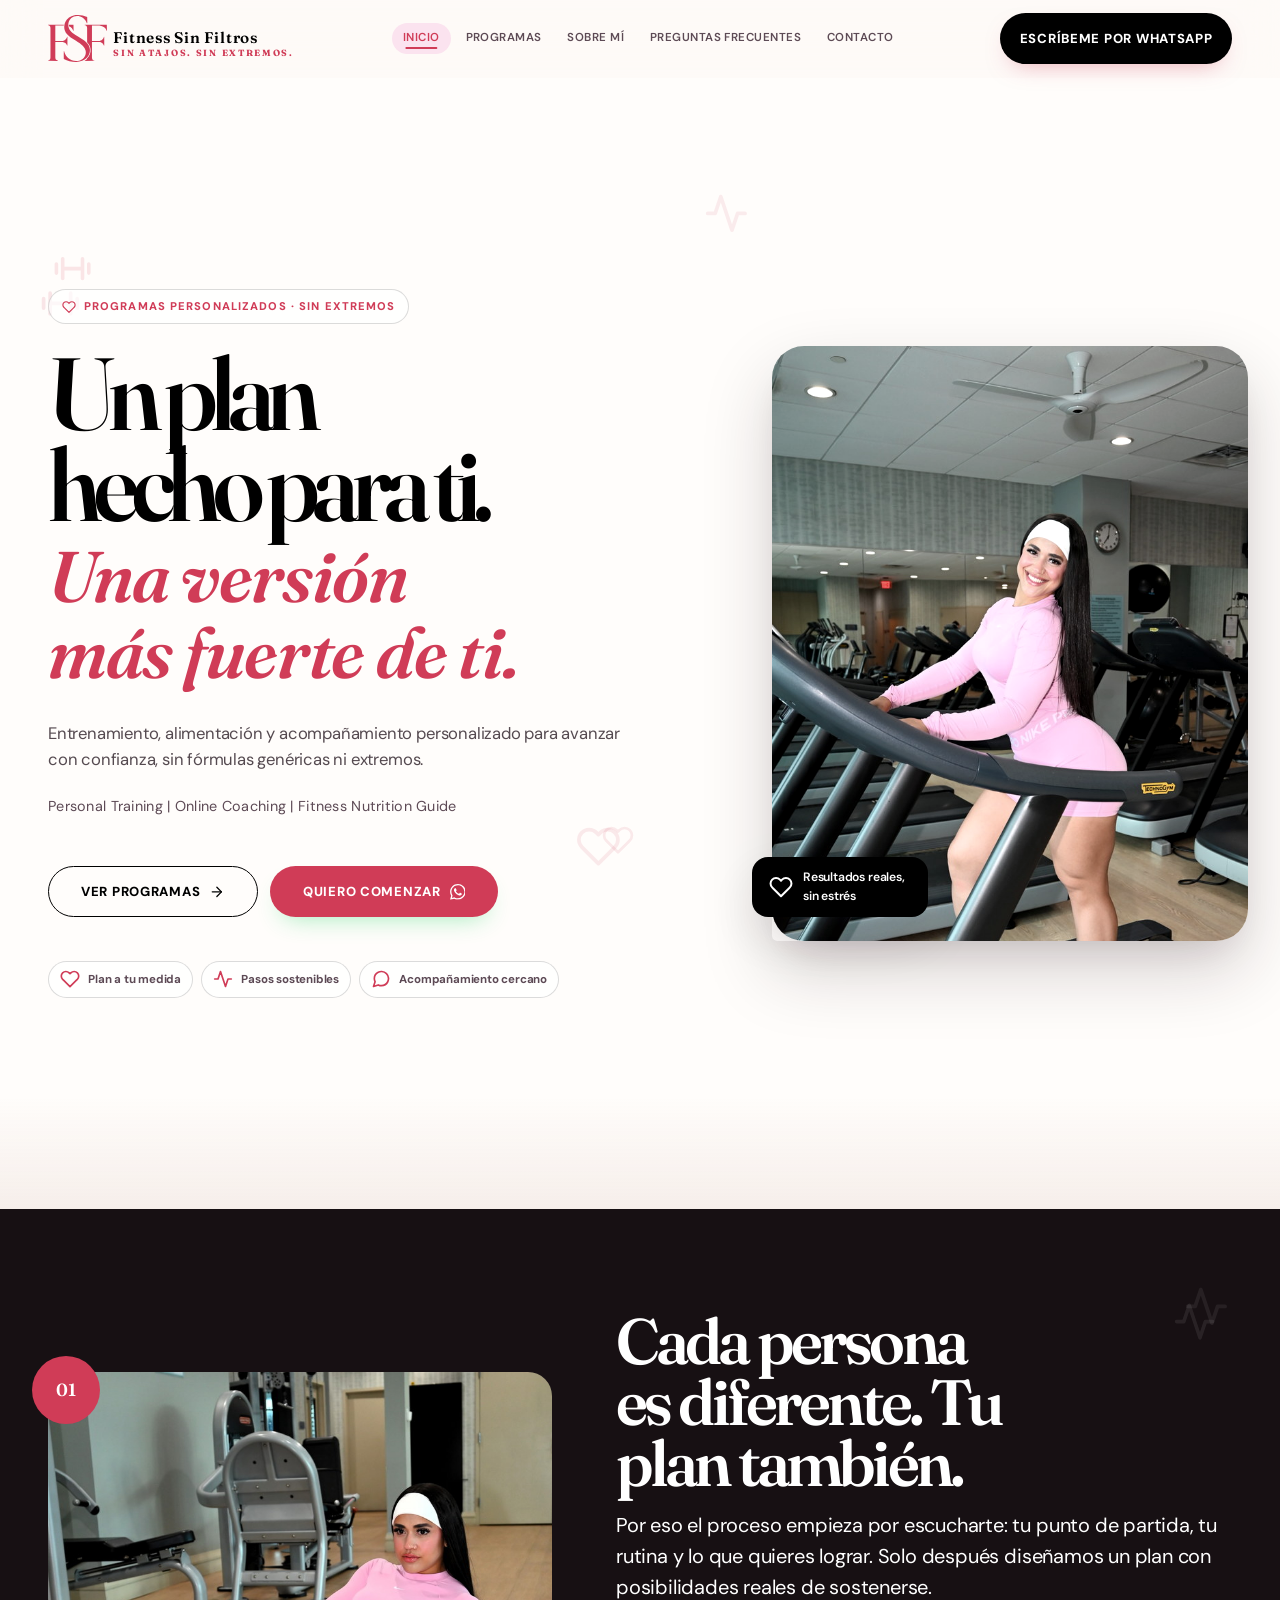
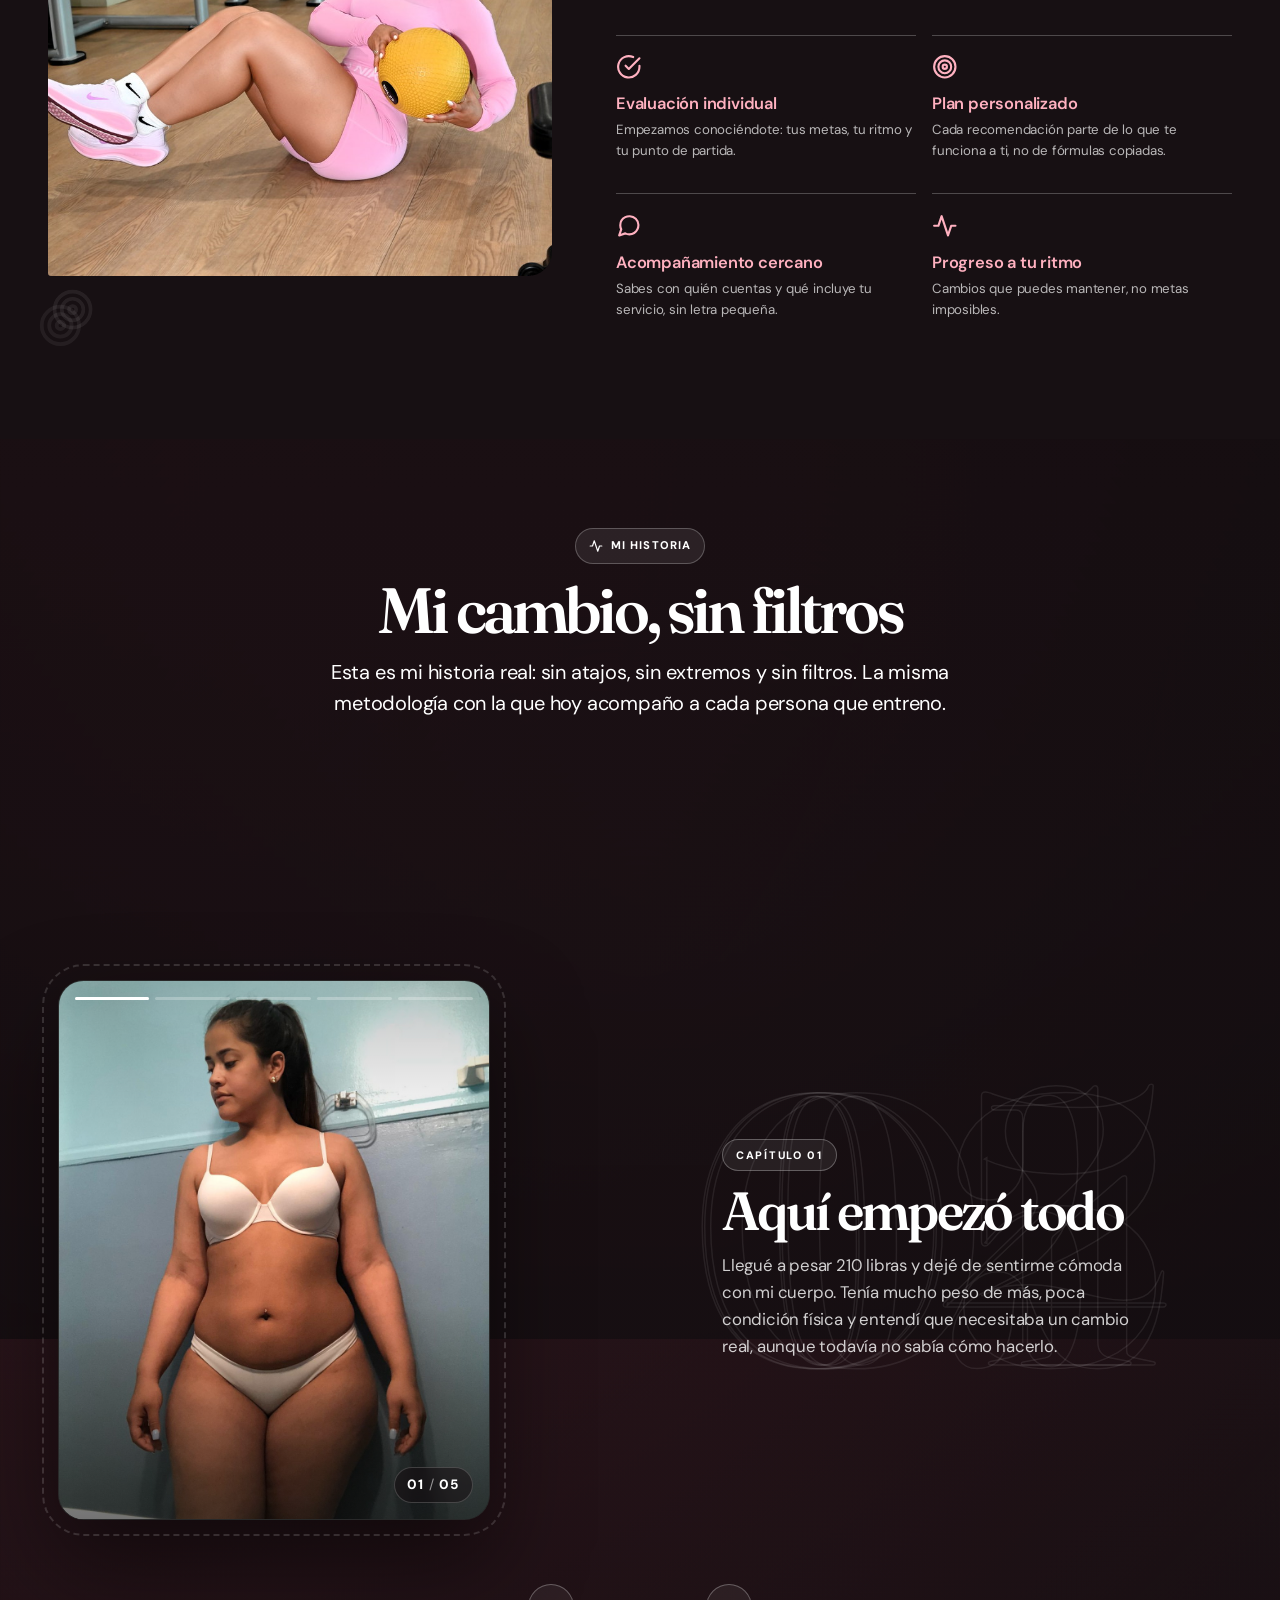
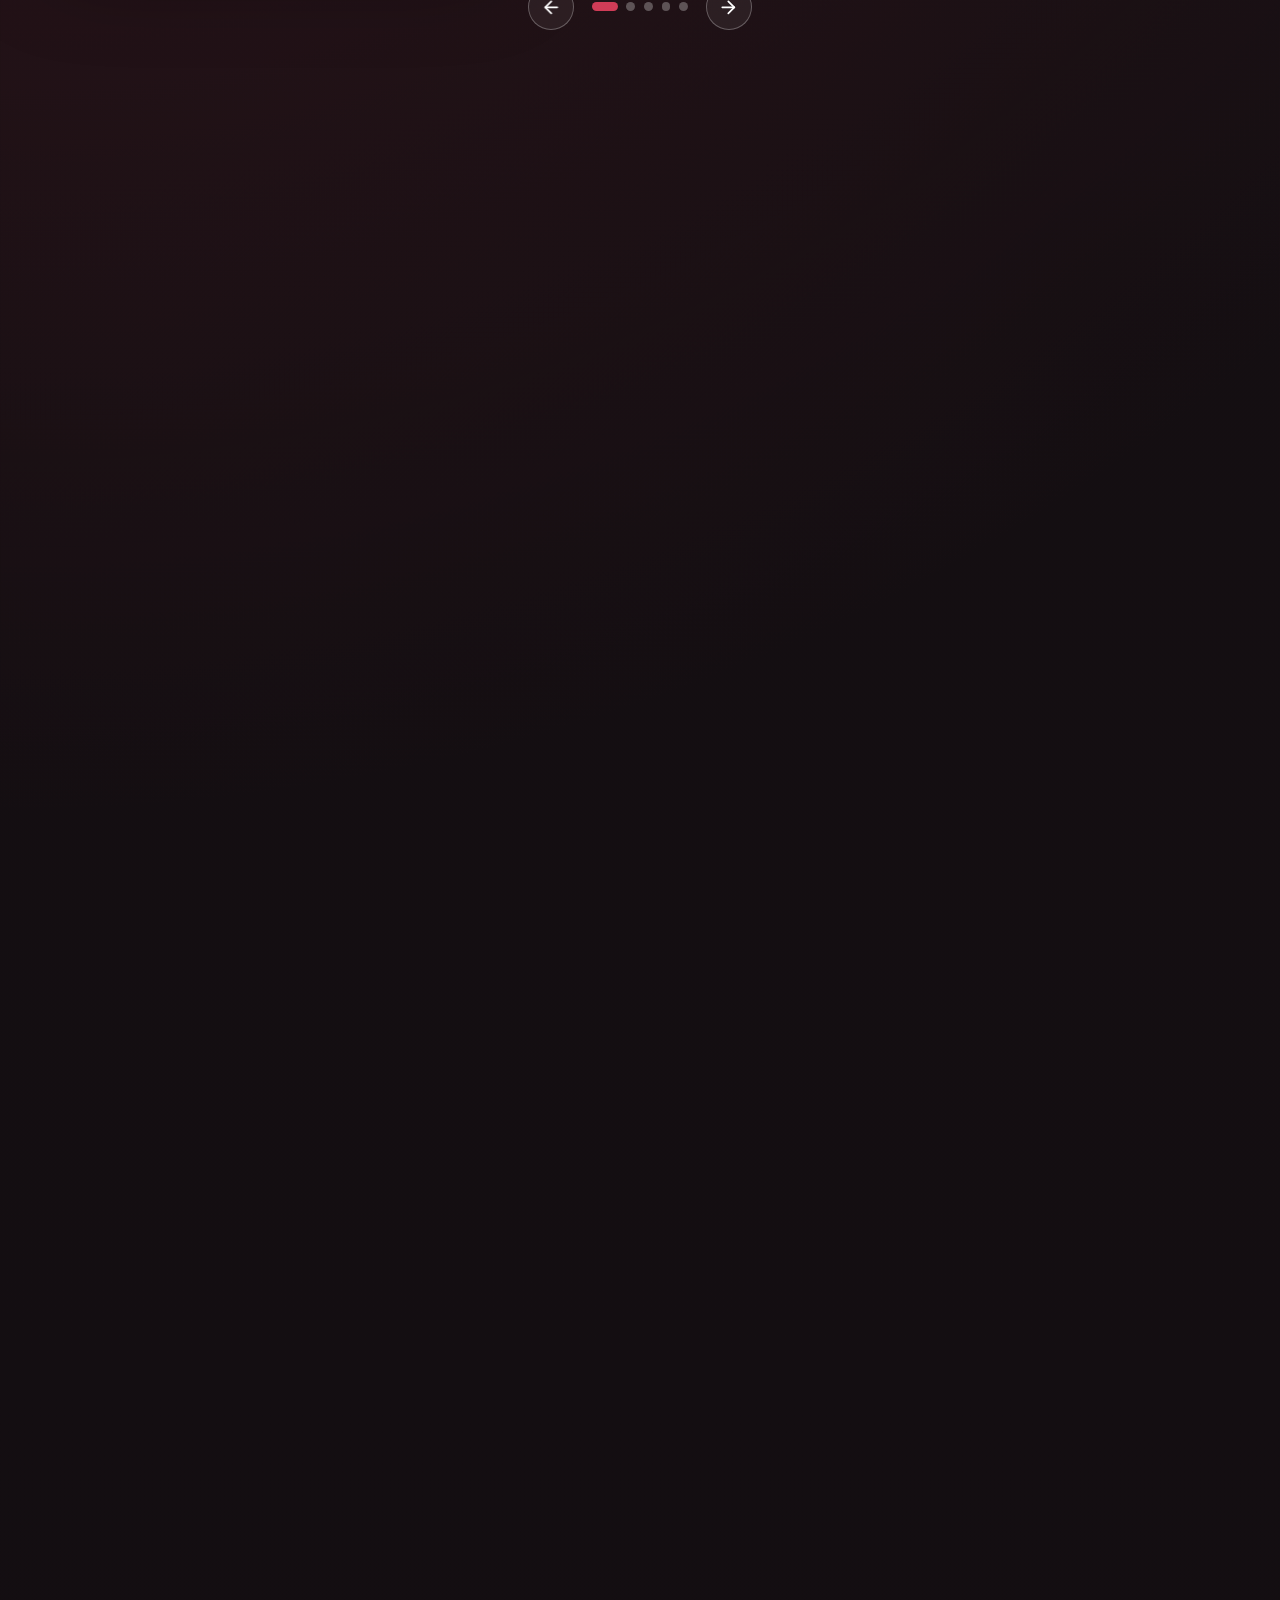
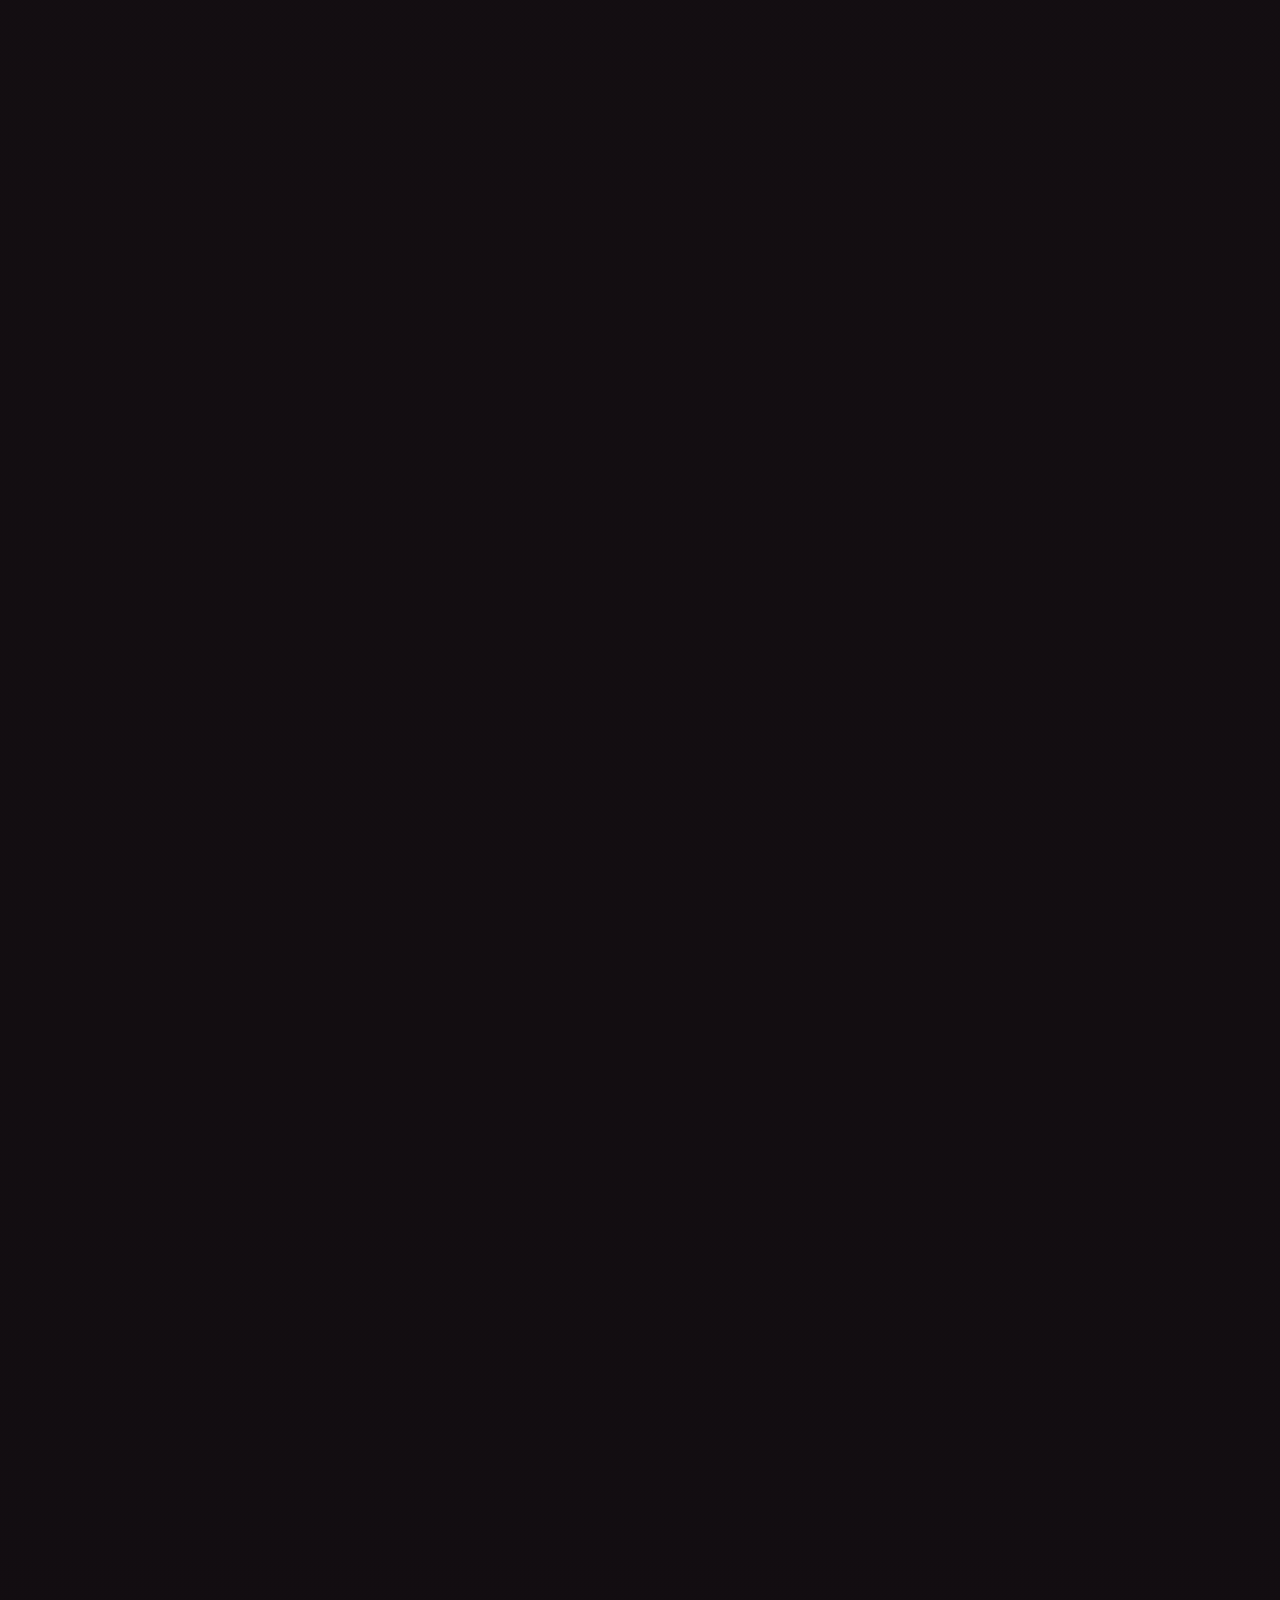
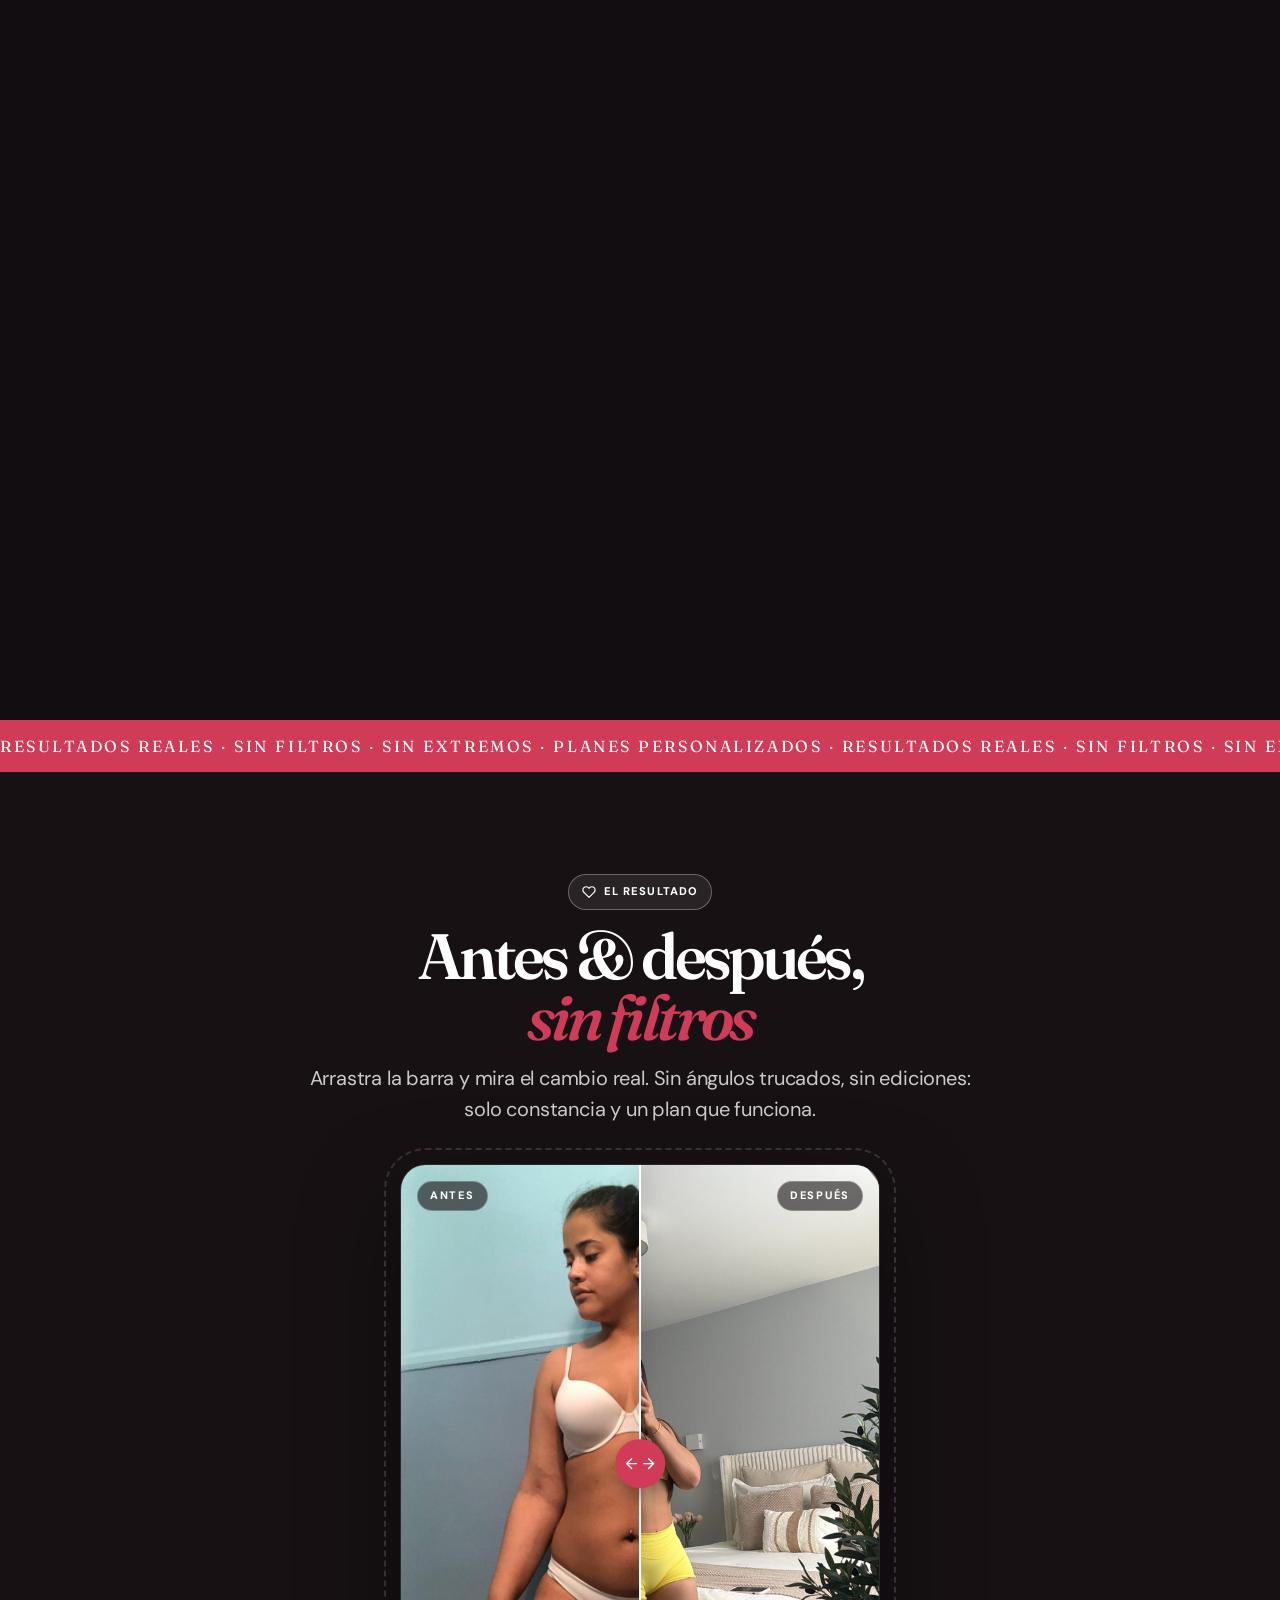
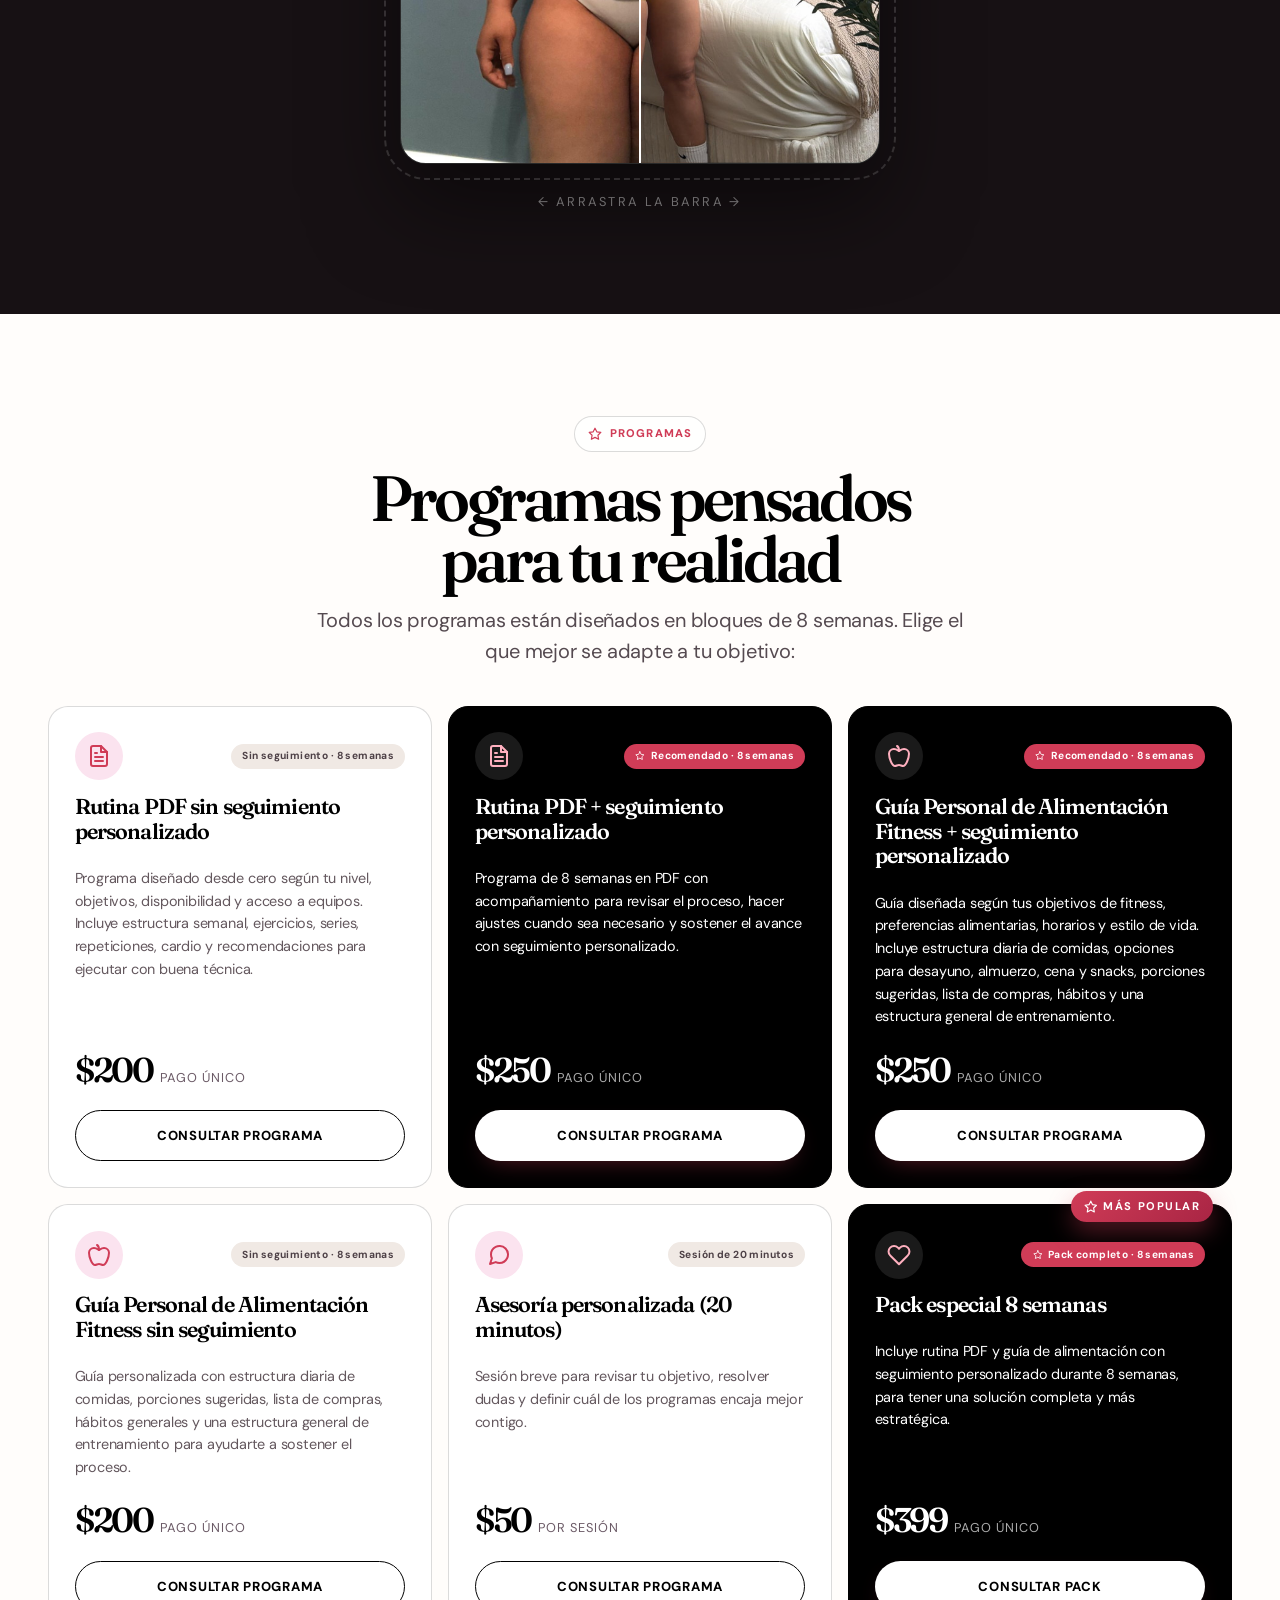
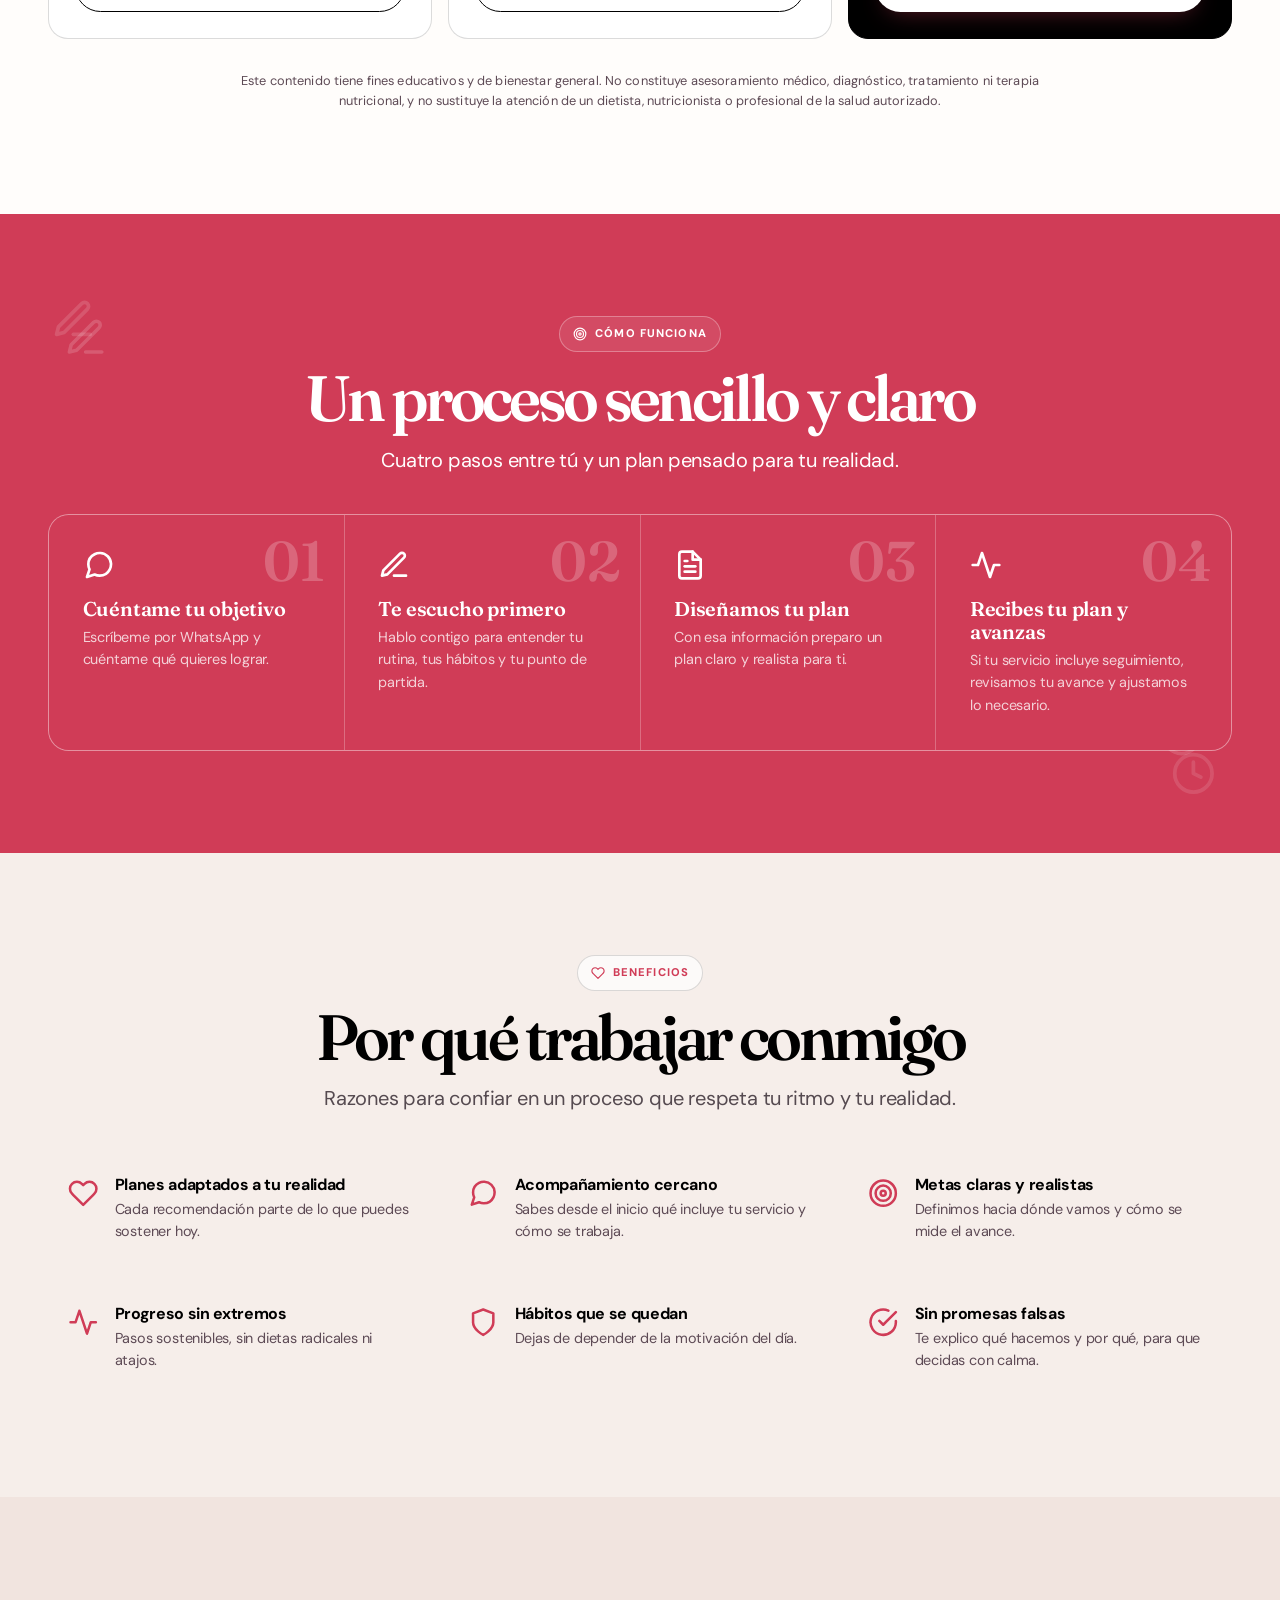
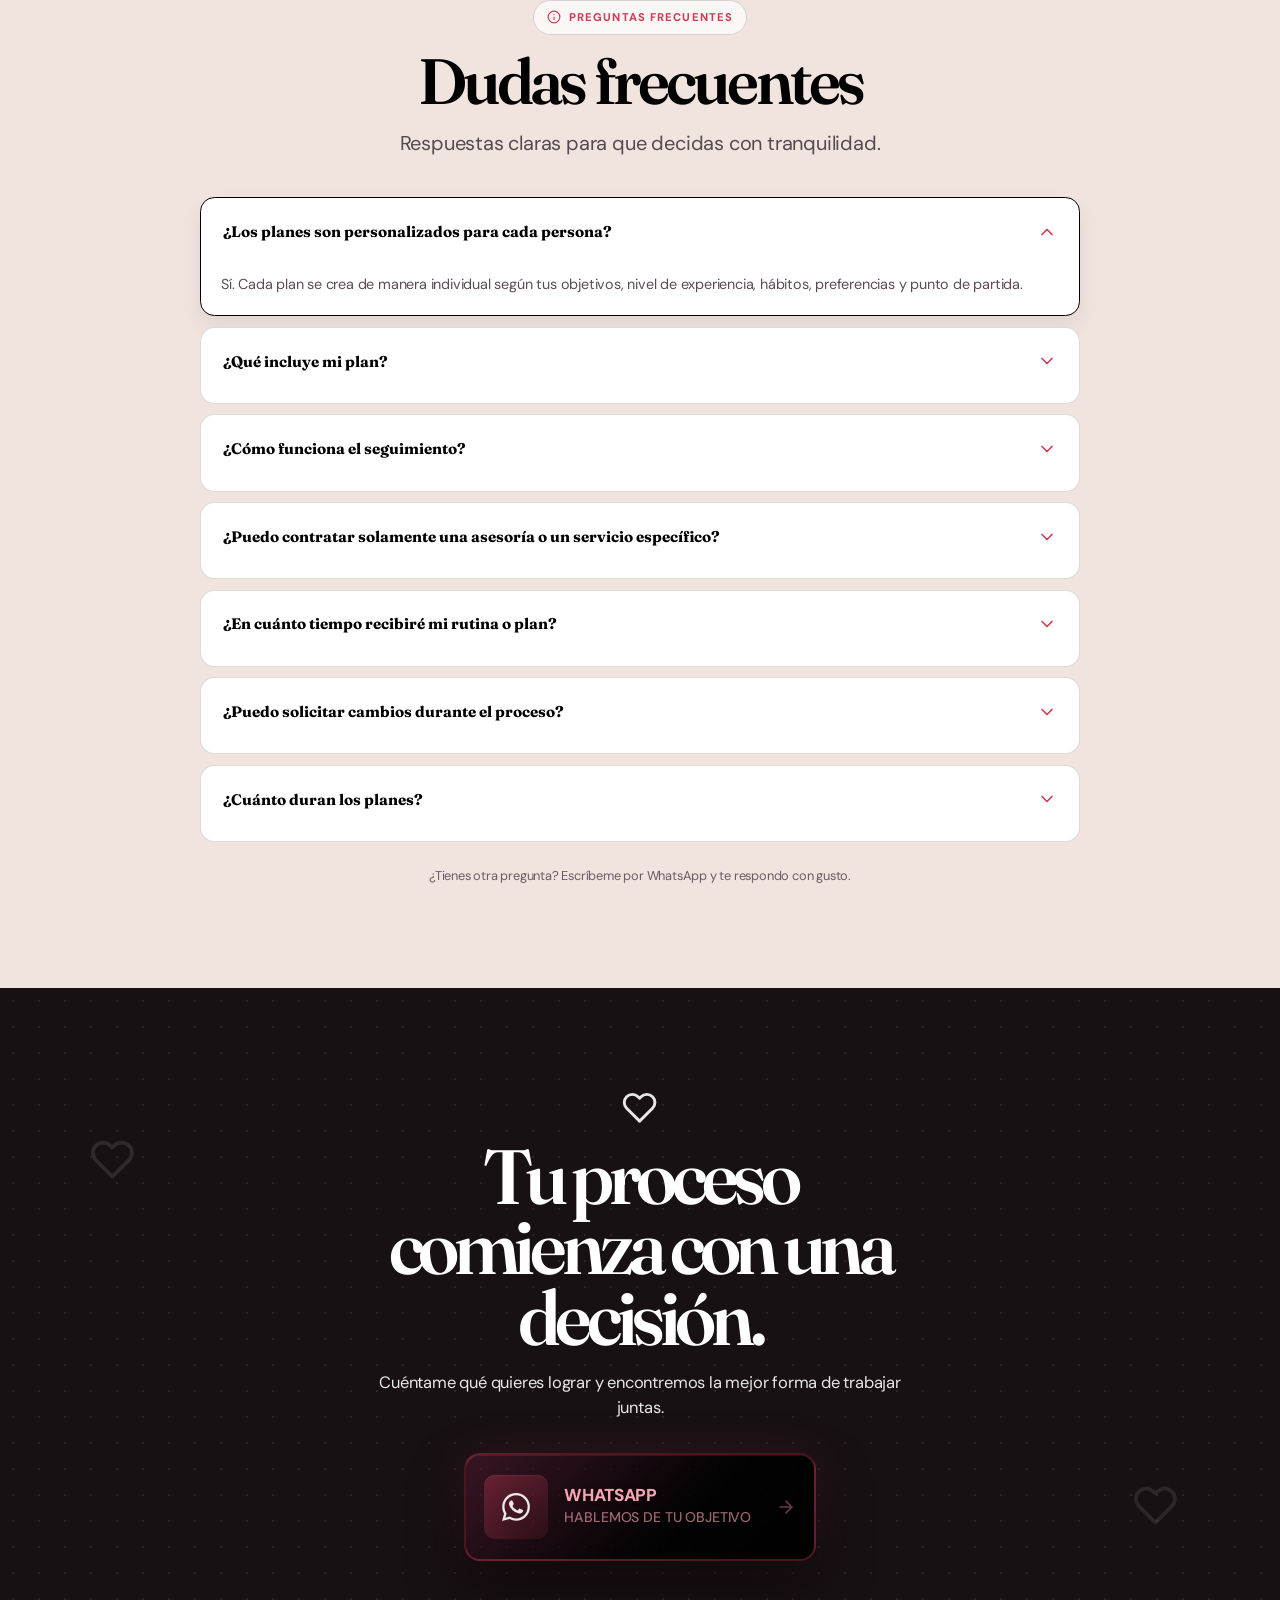
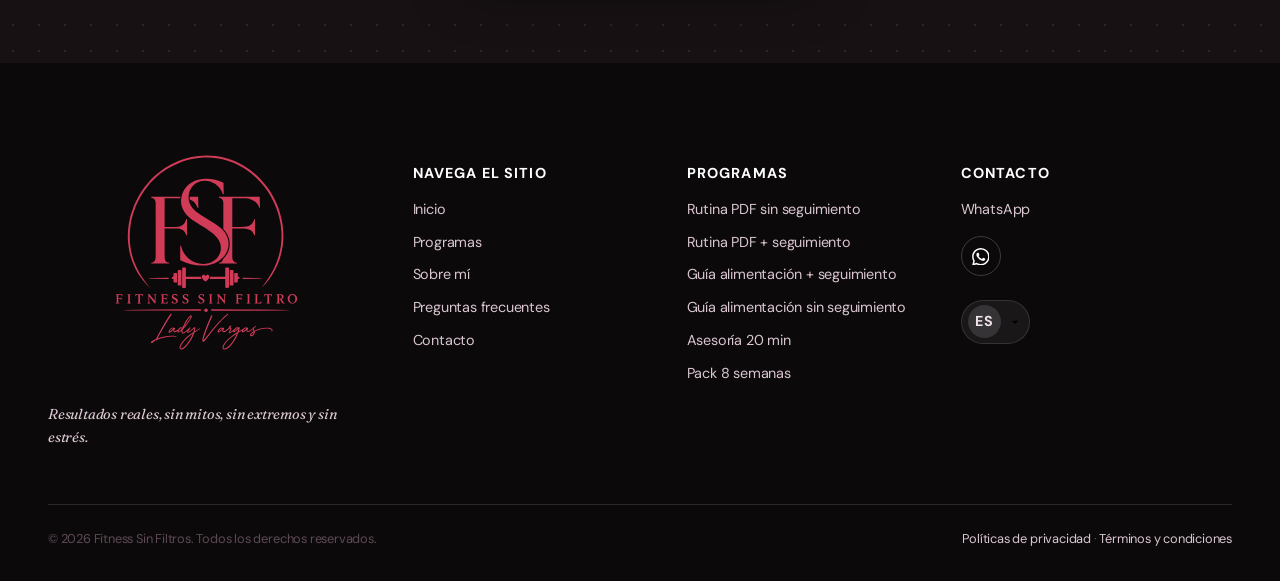
==== index.html @ 4bf88ee7 "Cleanup production-ready branding and links" ====
﻿<!DOCTYPE html>
<html lang="es">
  <head>
    <meta charset="UTF-8" />
    <meta name="viewport" content="width=device-width, initial-scale=1.0" />
    <script>document.documentElement.classList.add("js");</script>
    <script>
      (function () {
        try {
          if (localStorage.getItem("fsf-language") === "en") {
            document.documentElement.lang = "en";
          }
        } catch (e) {}
      })();
    </script>

    <title>FSF · Inicio</title>
    <meta
      name="description"
      content="Programas de entrenamiento, nutrición y acompañamiento diseñados a tu medida. Una guía clara para avanzar con confianza, sin extremos ni fórmulas generales."
    />
    <meta name="author" content="Fitness Sin Filtros" />
    <meta name="application-name" content="Fitness Sin Filtros" />
    <meta name="theme-color" content="#D23C58" />
    <link rel="icon" type="image/svg+xml" href="assets/logo/SVG PART/FSF.svg?v=20260827" />
    <link rel="canonical" href="https://fitnesssinfiltros.com/" />

    <!-- Open Graph -->
    <meta property="og:type" content="website" />
    <meta property="og:site_name" content="Fitness Sin Filtros" />
    <meta property="og:title" content="FSF · Inicio" />
    <meta
      property="og:description"
      content="Una guía clara para avanzar desde tu realidad, con programas personalizados y sin extremos."
    />
    <meta property="og:url" content="https://fitnesssinfiltros.com/" />
    <meta property="og:image" content="https://fitnesssinfiltros.com/assets/og.jpg" />
    <meta property="og:image:width" content="1200" />
    <meta property="og:image:height" content="630" />
    <meta property="og:image:alt" content="Fitness Sin Filtros — entrenamiento personalizado con Lady Vargas" />
    <meta property="og:locale" content="es_EC" />

    <!-- Twitter -->
    <meta name="twitter:card" content="summary_large_image" />
    <meta name="twitter:title" content="FSF · Inicio" />
    <meta
      name="twitter:description"
      content="Una guía clara para avanzar desde tu realidad, con programas personalizados y sin extremos."
    />
    <meta name="twitter:image" content="https://fitnesssinfiltros.com/assets/og.jpg" />

    <!-- Rendimiento: la imagen del hero es lo primero que se ve -->
    <link rel="preload" as="image" href="assets/images/home/home-01-hero.jpg" fetchpriority="high" />

    <!-- Tipografías (Google Fonts) -->
    <link rel="preconnect" href="https://fonts.googleapis.com" />
    <link rel="preconnect" href="https://fonts.gstatic.com" crossorigin />
    <link
      href="https://fonts.googleapis.com/css2?family=DM+Sans:wght@400;500;600;700&family=Fraunces:ital,wght@0,600;1,600&display=swap"
      rel="stylesheet"
    />

    <!-- CSS -->
    <link rel="stylesheet" href="css/variables.css" />
    <link rel="stylesheet" href="css/reset.css" />
    <link rel="stylesheet" href="css/style.css" />
    <link rel="stylesheet" href="css/components.css" />
    <link rel="stylesheet" href="css/responsive.css" />
    <link rel="stylesheet" href="css/editorial-overhaul.css" />
    <link rel="stylesheet" href="css/i18n.css" />

    <!-- Schema.org: solo datos confirmados de la marca -->
    <script type="application/ld+json">
      {
        "@context": "https://schema.org",
        "@type": "HealthAndBeautyBusiness",
        "name": "Fitness Sin Filtros",
        "url": "https://fitnesssinfiltros.com",
        "priceRange": "$$"
      }
    </script>
  </head>

  <body>
    <a class="skip-link" href="#contenido">Saltar al contenido principal</a>

    <!-- ==============================================================
         Sprite de iconos SVG (se usan con <use href="#id-del-icono">)
         ============================================================== -->
    <svg class="icon-sprite" xmlns="http://www.w3.org/2000/svg" aria-hidden="true">
      <symbol id="icon-dumbbell" viewBox="0 0 24 24" fill="none" stroke="currentColor" stroke-width="2" stroke-linecap="round" stroke-linejoin="round">
        <path d="M6.5 6.5v11M17.5 6.5v11M3 9.5v5M21 9.5v5M6.5 12h11" />
      </symbol>
      <symbol id="icon-heart" viewBox="0 0 24 24" fill="none" stroke="currentColor" stroke-width="2" stroke-linecap="round" stroke-linejoin="round">
        <path d="M20.84 4.61a5.5 5.5 0 0 0-7.78 0L12 5.67l-1.06-1.06a5.5 5.5 0 0 0-7.78 7.78l1.06 1.06L12 21.23l7.78-7.78 1.06-1.06a5.5 5.5 0 0 0 0-7.78z" />
      </symbol>
      <symbol id="icon-heart-fill" viewBox="0 0 24 24" fill="currentColor">
        <path d="M12 21.35l-1.45-1.32C5.4 15.36 2 12.28 2 8.5 2 5.42 4.42 3 7.5 3c1.74 0 3.41.81 4.5 2.09C13.09 3.81 14.76 3 16.5 3 19.58 3 22 5.42 22 8.5c0 3.78-3.4 6.86-8.55 11.54L12 21.35z" />
      </symbol>
      <symbol id="icon-check" viewBox="0 0 24 24" fill="none" stroke="currentColor" stroke-width="2" stroke-linecap="round" stroke-linejoin="round">
        <polyline points="20 6 9 17 4 12" />
      </symbol>
      <symbol id="icon-check-circle" viewBox="0 0 24 24" fill="none" stroke="currentColor" stroke-width="2" stroke-linecap="round" stroke-linejoin="round">
        <path d="M22 11.08V12a10 10 0 1 1-5.93-9.14" />
        <polyline points="22 4 12 14.01 9 11.01" />
      </symbol>
      <symbol id="icon-arrow-right" viewBox="0 0 24 24" fill="none" stroke="currentColor" stroke-width="2" stroke-linecap="round" stroke-linejoin="round">
        <line x1="5" y1="12" x2="19" y2="12" />
        <polyline points="12 5 19 12 12 19" />
      </symbol>
      <symbol id="icon-arrow-up" viewBox="0 0 24 24" fill="none" stroke="currentColor" stroke-width="2" stroke-linecap="round" stroke-linejoin="round">
        <line x1="12" y1="19" x2="12" y2="5" />
        <polyline points="5 12 12 5 19 12" />
      </symbol>
      <symbol id="icon-menu" viewBox="0 0 24 24" fill="none" stroke="currentColor" stroke-width="2" stroke-linecap="round" stroke-linejoin="round">
        <line x1="3" y1="6" x2="21" y2="6" />
        <line x1="3" y1="12" x2="21" y2="12" />
        <line x1="3" y1="18" x2="21" y2="18" />
      </symbol>
      <symbol id="icon-close" viewBox="0 0 24 24" fill="none" stroke="currentColor" stroke-width="2" stroke-linecap="round" stroke-linejoin="round">
        <line x1="18" y1="6" x2="6" y2="18" />
        <line x1="6" y1="6" x2="18" y2="18" />
      </symbol>
      <symbol id="icon-whatsapp" viewBox="0 0 24 24" fill="currentColor">
        <path d="M17.472 14.382c-.297-.149-1.758-.867-2.03-.967-.273-.099-.471-.148-.67.15-.197.297-.767.966-.94 1.164-.173.199-.347.223-.644.075-.297-.15-1.255-.463-2.39-1.475-.883-.788-1.48-1.761-1.653-2.059-.173-.297-.018-.458.13-.606.134-.133.298-.347.446-.52.149-.174.198-.298.298-.497.099-.198.05-.371-.025-.52-.075-.149-.669-1.612-.916-2.207-.242-.579-.487-.5-.669-.51-.173-.008-.371-.01-.57-.01-.198 0-.52.074-.792.372-.272.297-1.04 1.016-1.04 2.479 0 1.462 1.065 2.875 1.213 3.074.149.198 2.096 3.2 5.077 4.487.709.306 1.262.489 1.694.625.712.227 1.36.195 1.871.118.571-.085 1.758-.719 2.006-1.413.248-.694.248-1.289.173-1.413-.074-.124-.272-.198-.57-.347m-5.421 7.403h-.004a9.87 9.87 0 0 1-5.031-1.378l-.361-.214-3.741.982.998-3.648-.235-.374a9.86 9.86 0 0 1-1.51-5.26c.001-5.45 4.436-9.884 9.888-9.884 2.64 0 5.122 1.03 6.988 2.898a9.825 9.825 0 0 1 2.893 6.994c-.003 5.45-4.437 9.884-9.885 9.884m8.413-18.297A11.815 11.815 0 0 0 12.05 0C5.495 0 .16 5.335.157 11.892c0 2.096.547 4.142 1.588 5.945L.057 24l6.305-1.654a11.882 11.882 0 0 0 5.683 1.448h.005c6.554 0 11.89-5.335 11.893-11.893a11.821 11.821 0 0 0-3.48-8.413z" />
      </symbol>
      <symbol id="icon-instagram" viewBox="0 0 24 24" fill="none" stroke="currentColor" stroke-width="2" stroke-linecap="round" stroke-linejoin="round">
        <rect x="2" y="2" width="20" height="20" rx="5" ry="5" />
        <path d="M16 11.37A4 4 0 1 1 12.63 8 4 4 0 0 1 16 11.37z" />
        <line x1="17.5" y1="6.5" x2="17.51" y2="6.5" />
      </symbol>
      <symbol id="icon-facebook" viewBox="0 0 24 24" fill="currentColor">
        <path d="M14 13.5h2.5l1-4H14v-2c0-1.03 0-2 2-2h1.5V2.14c-.326-.043-1.557-.14-2.857-.14C11.928 2 10 3.657 10 6.7v2.8H7v4h3V22h4v-8.5z" />
      </symbol>
      <symbol id="icon-file-text" viewBox="0 0 24 24" fill="none" stroke="currentColor" stroke-width="2" stroke-linecap="round" stroke-linejoin="round">
        <path d="M14 2H6a2 2 0 0 0-2 2v16a2 2 0 0 0 2 2h12a2 2 0 0 0 2-2V8z" />
        <polyline points="14 2 14 8 20 8" />
        <line x1="16" y1="13" x2="8" y2="13" />
        <line x1="16" y1="17" x2="8" y2="17" />
        <polyline points="10 9 9 9 8 9" />
      </symbol>
      <symbol id="icon-apple" viewBox="0 0 24 24" fill="none" stroke="currentColor" stroke-width="2" stroke-linecap="round" stroke-linejoin="round">
        <path d="M12 20.94c1.5 0 2.75 1.06 4 1.06 3 0 6-8 6-12.22A4.91 4.91 0 0 0 17 5c-2.22 0-4 1.44-5 2-1-.56-2.78-2-5-2a4.9 4.9 0 0 0-5 4.78C2 14 5 22 8 22c1.25 0 2.5-1.06 4-1.06z" />
        <path d="M10 2c1 .5 2 2 2 5" />
      </symbol>
      <symbol id="icon-users" viewBox="0 0 24 24" fill="none" stroke="currentColor" stroke-width="2" stroke-linecap="round" stroke-linejoin="round">
        <path d="M17 21v-2a4 4 0 0 0-4-4H5a4 4 0 0 0-4 4v2" />
        <circle cx="9" cy="7" r="4" />
        <path d="M23 21v-2a4 4 0 0 0-3-3.87" />
        <path d="M16 3.13a4 4 0 0 1 0 7.75" />
      </symbol>
      <symbol id="icon-message-circle" viewBox="0 0 24 24" fill="none" stroke="currentColor" stroke-width="2" stroke-linecap="round" stroke-linejoin="round">
        <path d="M21 11.5a8.38 8.38 0 0 1-.9 3.8 8.5 8.5 0 0 1-7.6 4.7 8.38 8.38 0 0 1-3.8-.9L3 21l1.9-5.7a8.38 8.38 0 0 1-.9-3.8 8.5 8.5 0 0 1 4.7-7.6 8.38 8.38 0 0 1 3.8-.9h.5a8.48 8.48 0 0 1 8 8v.5z" />
      </symbol>
      <symbol id="icon-target" viewBox="0 0 24 24" fill="none" stroke="currentColor" stroke-width="2" stroke-linecap="round" stroke-linejoin="round">
        <circle cx="12" cy="12" r="10" />
        <circle cx="12" cy="12" r="6" />
        <circle cx="12" cy="12" r="2" />
      </symbol>
      <symbol id="icon-activity" viewBox="0 0 24 24" fill="none" stroke="currentColor" stroke-width="2" stroke-linecap="round" stroke-linejoin="round">
        <polyline points="22 12 18 12 15 21 9 3 6 12 2 12" />
      </symbol>
      <symbol id="icon-shield" viewBox="0 0 24 24" fill="none" stroke="currentColor" stroke-width="2" stroke-linecap="round" stroke-linejoin="round">
        <path d="M12 22s8-4 8-10V5l-8-3-8 3v7c0 6 8 10 8 10z" />
      </symbol>
      <symbol id="icon-mail" viewBox="0 0 24 24" fill="none" stroke="currentColor" stroke-width="2" stroke-linecap="round" stroke-linejoin="round">
        <path d="M4 4h16c1.1 0 2 .9 2 2v12c0 1.1-.9 2-2 2H4c-1.1 0-2-.9-2-2V6c0-1.1.9-2 2-2z" />
        <polyline points="22,6 12,13 2,6" />
      </symbol>
      <symbol id="icon-phone" viewBox="0 0 24 24" fill="none" stroke="currentColor" stroke-width="2" stroke-linecap="round" stroke-linejoin="round">
        <path d="M22 16.92v3a2 2 0 0 1-2.18 2 19.79 19.79 0 0 1-8.63-3.07 19.5 19.5 0 0 1-6-6 19.79 19.79 0 0 1-3.07-8.67A2 2 0 0 1 4.11 2h3a2 2 0 0 1 2 1.72c.127.96.361 1.903.7 2.81a2 2 0 0 1-.45 2.11L8.09 9.91a16 16 0 0 0 6 6l1.27-1.27a2 2 0 0 1 2.11-.45c.907.339 1.85.573 2.81.7A2 2 0 0 1 22 16.92z" />
      </symbol>
      <symbol id="icon-calendar" viewBox="0 0 24 24" fill="none" stroke="currentColor" stroke-width="2" stroke-linecap="round" stroke-linejoin="round">
        <rect x="3" y="4" width="18" height="18" rx="2" />
        <line x1="16" y1="2" x2="16" y2="6" />
        <line x1="8" y1="2" x2="8" y2="6" />
        <line x1="3" y1="10" x2="21" y2="10" />
      </symbol>
      <symbol id="icon-quote" viewBox="0 0 24 24" fill="currentColor">
        <path d="M10 7H6a2 2 0 0 0-2 2v4a2 2 0 0 0 2 2h2v2H6v2h4a2 2 0 0 0 2-2V9a2 2 0 0 0-2-2z" />
        <path d="M20 7h-4a2 2 0 0 0-2 2v4a2 2 0 0 0 2 2h2v2h-2v2h4a2 2 0 0 0 2-2V9a2 2 0 0 0-2-2z" />
      </symbol>
      <symbol id="icon-info" viewBox="0 0 24 24" fill="none" stroke="currentColor" stroke-width="2" stroke-linecap="round" stroke-linejoin="round">
        <circle cx="12" cy="12" r="10" />
        <line x1="12" y1="16" x2="12" y2="12" />
        <line x1="12" y1="8" x2="12.01" y2="8" />
      </symbol>
      <symbol id="icon-chevron-down" viewBox="0 0 24 24" fill="none" stroke="currentColor" stroke-width="2" stroke-linecap="round" stroke-linejoin="round">
        <polyline points="6 9 12 15 18 9" />
      </symbol>
      <symbol id="icon-star" viewBox="0 0 24 24" fill="none" stroke="currentColor" stroke-width="2" stroke-linecap="round" stroke-linejoin="round">
        <polygon points="12 2 15.09 8.26 22 9.27 17 14.14 18.18 21.02 12 17.77 5.82 21.02 7 14.14 2 9.27 8.91 8.26 12 2" />
      </symbol>
      <symbol id="icon-lock" viewBox="0 0 24 24" fill="none" stroke="currentColor" stroke-width="2" stroke-linecap="round" stroke-linejoin="round">
        <rect x="3" y="11" width="18" height="11" rx="2" />
        <path d="M7 11V7a5 5 0 0 1 10 0v4" />
      </symbol>
      <symbol id="icon-clock" viewBox="0 0 24 24" fill="none" stroke="currentColor" stroke-width="2" stroke-linecap="round" stroke-linejoin="round">
        <circle cx="12" cy="12" r="10" />
        <polyline points="12 6 12 12 16 14" />
      </symbol>
      <symbol id="icon-pencil" viewBox="0 0 24 24" fill="none" stroke="currentColor" stroke-width="2" stroke-linecap="round" stroke-linejoin="round">
        <path d="M12 20h9" />
        <path d="M16.5 3.5a2.121 2.121 0 0 1 3 3L7 19l-4 1 1-4L16.5 3.5z" />
      </symbol>
      <symbol id="icon-pin" viewBox="0 0 24 24" fill="none" stroke="currentColor" stroke-width="2" stroke-linecap="round" stroke-linejoin="round">
        <path d="M21 10c0 7-9 13-9 13s-9-6-9-13a9 9 0 0 1 18 0z" />
        <circle cx="12" cy="10" r="3" />
      </symbol>
    </svg>

    <!-- ==============================================================
         HEADER
         ============================================================== -->
    <header class="site-header">
      <div class="container header-inner">
        <a class="brand" href="index.html" aria-label="Fitness Sin Filtros, página de inicio">
          <img class="brand-logo" src="assets/logo/SVG PART/FSF.svg" alt="Fitness Sin Filtros" />
          <span>
            <span class="brand-name">Fitness Sin Filtros</span>
            <span class="brand-subtitle">Sin atajos. Sin extremos.</span>
          </span>
        </a>

        <nav class="main-nav" aria-label="Navegación principal">
          <ul class="nav-list" role="list">
            <li><a class="nav-link" href="index.html" aria-current="page">Inicio</a></li>
            <li><a class="nav-link" href="pages/servicios.html">Programas</a></li>
            <li><a class="nav-link" href="pages/sobre-mi.html">Sobre mí</a></li>
            <li><a class="nav-link" href="pages/preguntas-frecuentes.html">Preguntas frecuentes</a></li>
            <li><a class="nav-link" href="pages/contacto.html">Contacto</a></li>
          </ul>
        </nav>

        <a class="btn btn-primary nav-cta" data-whatsapp href="#">Escríbeme por WhatsApp</a>

        <button
          class="menu-toggle"
          type="button"
          aria-expanded="false"
          aria-controls="mobile-menu"
          aria-label="Abrir menú de navegación"
        >
          <svg class="icon icon-menu" aria-hidden="true"><use href="#icon-menu"></use></svg>
          <svg class="icon icon-close" aria-hidden="true"><use href="#icon-close"></use></svg>
        </button>
      </div>
    </header>

    <!-- Menú móvil -->
    <div class="mobile-menu" id="mobile-menu" aria-label="Menú móvil">
      <nav aria-label="Navegación móvil">
        <ul class="nav-list" role="list">
          <li><a class="nav-link" href="index.html" aria-current="page">Inicio</a></li>
          <li><a class="nav-link" href="pages/servicios.html">Programas</a></li>
          <li><a class="nav-link" href="pages/sobre-mi.html">Sobre mí</a></li>
          <li><a class="nav-link" href="pages/preguntas-frecuentes.html">Preguntas frecuentes</a></li>
          <li><a class="nav-link" href="pages/contacto.html">Contacto</a></li>
        </ul>
        <div class="nav-cta-wrap">
          <a class="btn btn-primary btn-block" data-whatsapp href="#">Escríbeme por WhatsApp</a>
        </div>
      </nav>
    </div>

    <main id="contenido">
      <!-- ==============================================================
           1. HERO
           ============================================================== -->
      <section class="hero" id="inicio" aria-labelledby="hero-titulo">
            <div class="hero-blob hero-blob--pink" aria-hidden="true"></div>
            <div class="hero-blob hero-blob--blush" aria-hidden="true"></div>
            <svg class="float-el" style="top: 18%; left: 3%; --fd: 8s;" aria-hidden="true"><use href="#icon-dumbbell"></use></svg>
            <svg class="float-el" style="top: 66%; left: 45%; --fd: 11s; --fdel: -3s; --fo: 0.1;" aria-hidden="true"><use href="#icon-heart"></use></svg>
            <svg class="float-el" style="top: 10%; left: 55%; --fd: 9.5s; --fdel: -5s; --fo: 0.09;" aria-hidden="true"><use href="#icon-activity"></use></svg>
            <div class="floaters" aria-hidden="true">
              <svg class="fl fl-hero-1"><use href="#icon-dumbbell"></use></svg>
              <svg class="fl fl-hero-2"><use href="#icon-heart"></use></svg>
              <svg class="fl fl-hero-3"><use href="#icon-apple"></use></svg>
            </div>
        <span class="hero-heart hero-heart--1" aria-hidden="true"><svg><use href="#icon-heart-fill"></use></svg></span>
        <span class="hero-heart hero-heart--2" aria-hidden="true"><svg><use href="#icon-heart-fill"></use></svg></span>

        <div class="container hero-grid">
          <div class="hero-copy">
            <p class="eyebrow">
              <svg class="icon" aria-hidden="true"><use href="#icon-heart"></use></svg>
              Programas personalizados · Sin extremos
            </p>
            <h1 id="hero-titulo">
              Un plan hecho para ti.<br />
              <span class="accent">Una versión más fuerte de ti.</span>
            </h1>
                        <p class="lead">
              Entrenamiento, alimentación y acompañamiento personalizado para
              avanzar con confianza, sin fórmulas genéricas ni extremos.
            </p>
            <p class="hero-formats">Personal Training | Online Coaching | Fitness Nutrition Guide</p>
            <div class="hero-actions">
              <a class="btn btn-secondary btn-lg" href="#servicios">
                Ver programas
                <svg class="icon" aria-hidden="true"><use href="#icon-arrow-right"></use></svg>
              </a>
              <a class="btn btn-whatsapp btn-lg" data-whatsapp href="#">
                Quiero comenzar
                <svg class="icon" aria-hidden="true"><use href="#icon-whatsapp"></use></svg>
              </a>
            </div>
            <ul class="hero-trust" role="list">
              <li class="hero-trust-item">
                <svg class="icon" aria-hidden="true"><use href="#icon-heart"></use></svg>
                Plan a tu medida
              </li>
              <li class="hero-trust-item">
                <svg class="icon" aria-hidden="true"><use href="#icon-activity"></use></svg>
                Pasos sostenibles
              </li>
              <li class="hero-trust-item">
                <svg class="icon" aria-hidden="true"><use href="#icon-message-circle"></use></svg>
                Acompañamiento cercano
              </li>
            </ul>
          </div>

          <div class="hero-media">
            <img src="assets/images/home/home-01-hero.jpg" alt="Lady Vargas sonriendo durante su cardio en el gimnasio" />
            <div class="hero-badge" aria-hidden="true">
              <svg class="icon"><use href="#icon-heart"></use></svg>
              <span>Resultados reales, sin estrés</span>
            </div>
          </div>
        </div>
      </section>

      <!-- ==============================================================
           2. PRESENTACIÓN DE LA MARCA
           ============================================================== -->
      <section class="section brand-about" id="marca" aria-labelledby="marca-titulo">
        <svg class="float-el" style="top: 9%; right: 4%; --fc: #fff; --fo: 0.07; --fd: 10s;" aria-hidden="true"><use href="#icon-activity"></use></svg>
        <svg class="float-el" style="bottom: 11%; left: 3%; --fc: #fff; --fo: 0.06; --fd: 12s; --fdel: -4s;" aria-hidden="true"><use href="#icon-target"></use></svg>
        <div class="floaters" aria-hidden="true">
          <svg class="fl fl-marca-1"><use href="#icon-activity"></use></svg>
          <svg class="fl fl-marca-2"><use href="#icon-target"></use></svg>
        </div>
        <div class="container about-grid">
          <div class="about-media reveal">
            <img src="assets/images/home/home-02-about.jpg" alt="Lady Vargas durante una sesión de entrenamiento funcional" />
          </div>
          <div class="about-copy reveal">
            <h2 id="marca-titulo">Cada persona es diferente. Tu plan también.</h2>
            <p class="lead">
              Por eso el proceso empieza por escucharte: tu punto de partida, tu
              rutina y lo que quieres lograr. Solo después diseñamos un plan con
              posibilidades reales de sostenerse.
            </p>
            <ul class="about-points" role="list">
              <li class="about-point">
                <svg class="icon" aria-hidden="true"><use href="#icon-check-circle"></use></svg>
                <div>
                  <strong>Evaluación individual</strong>
                  <p>Empezamos conociéndote: tus metas, tu ritmo y tu punto de partida.</p>
                </div>
              </li>
              <li class="about-point">
                <svg class="icon" aria-hidden="true"><use href="#icon-target"></use></svg>
                <div>
                  <strong>Plan personalizado</strong>
                  <p>Cada recomendación parte de lo que te funciona a ti, no de fórmulas copiadas.</p>
                </div>
              </li>
              <li class="about-point">
                <svg class="icon" aria-hidden="true"><use href="#icon-message-circle"></use></svg>
                <div>
                  <strong>Acompañamiento cercano</strong>
                  <p>Sabes con quién cuentas y qué incluye tu servicio, sin letra pequeña.</p>
                </div>
              </li>
              <li class="about-point">
                <svg class="icon" aria-hidden="true"><use href="#icon-activity"></use></svg>
                <div>
                  <strong>Progreso a tu ritmo</strong>
                  <p>Cambios que puedes mantener, no metas imposibles.</p>
                </div>
              </li>
            </ul>
          </div>
        </div>
      </section>

      <!-- ==============================================================
           3. CAMBIO VISUAL
           ============================================================== -->
      <section class="section evolution-strip" id="cambio" aria-labelledby="cambio-titulo">
        <div class="evolution-strip__video" aria-hidden="true">
          <iframe
            src="https://www.youtube-nocookie.com/embed/imZIU5KI47U?autoplay=1&mute=1&loop=1&playlist=imZIU5KI47U&controls=0&modestbranding=1&playsinline=1&rel=0&iv_load_policy=3&disablekb=1"
            title="Video de fondo: entrenamiento de Fitness Sin Filtros"
            loading="lazy"
            referrerpolicy="strict-origin-when-cross-origin"
            allow="autoplay; encrypted-media; picture-in-picture"
            allowfullscreen
          ></iframe>
        </div>
        <div class="evolution-strip__overlay" aria-hidden="true"></div>
        <div class="container">
          <div class="section-head reveal">
            <p class="eyebrow">
              <svg class="icon" aria-hidden="true"><use href="#icon-activity"></use></svg>
              Mi historia
            </p>
            <h2 id="cambio-titulo">Mi cambio, sin filtros</h2>
            <p class="lead">
              Esta es mi historia real: sin atajos, sin extremos y sin filtros.
              La misma metodología con la que hoy acompaño a cada persona que entreno.
            </p>
          </div>
        </div>

        <div class="story" data-story role="region" aria-roledescription="carrusel" aria-label="Mi cambio, sin filtros — historia por capítulos">
          <div class="story__pin">
            <div class="story__ghost" aria-hidden="true">
              <span>01</span><span>02</span><span>03</span><span>04</span><span>05</span>
            </div>

            <div class="story__stage container">
              <figure class="story__media">
                <div class="story__segments" aria-hidden="true">
                  <span><i></i></span><span><i></i></span><span><i></i></span><span><i></i></span><span><i></i></span>
                </div>
                <img class="is-active" src="assets/images/home/home-03-cambio-01.jpg" alt="El punto de partida, sin filtros" />
                <img src="assets/images/home/home-04-cambio-02.jpg" alt="" aria-hidden="true" />
                <img src="assets/images/home/home-05-cambio-03.jpg" alt="" aria-hidden="true" />
                <img src="assets/images/home/home-06-cambio-04.jpg" alt="" aria-hidden="true" />
                <img src="assets/images/home/home-07-cambio-05.jpg" alt="" aria-hidden="true" />
                <figcaption class="story__counter">
                  <span data-story-current>01</span><span class="story__counter-sep">/</span>05
                </figcaption>
              </figure>

              <div class="story__copy">
                <article class="story__chapter is-active" aria-hidden="false">
                  <span class="story__chapter-kicker">Capítulo 01</span>
                  <h3>Aquí empezó todo</h3>
                  <p>Llegué a pesar 210 libras y dejé de sentirme cómoda con mi cuerpo. Tenía mucho peso de más, poca condición física y entendí que necesitaba un cambio real, aunque todavía no sabía cómo hacerlo.</p>
                </article>
                <article class="story__chapter" aria-hidden="true">
                  <span class="story__chapter-kicker">Capítulo 02</span>
                  <h3>Mi transformación</h3>
                  <p>Yo también empecé desde cero. Pasé por un proceso real y, con disciplina y constancia, transformé no solo mi cuerpo, sino también mis hábitos y mi estilo de vida.</p>
                </article>
                <article class="story__chapter" aria-hidden="true">
                  <span class="story__chapter-kicker">Capítulo 03</span>
                  <h3>Recomposición corporal</h3>
                  <p>Entendí que no se trata solo de bajar de peso, sino de transformar el cuerpo: perder grasa mientras desarrollas masa muscular. Ese enfoque es hoy la base de cómo trabajo contigo.</p>
                </article>
                <article class="story__chapter" aria-hidden="true">
                  <span class="story__chapter-kicker">Capítulo 04</span>
                  <h3>Así trabajo contigo</h3>
                  <p>Escucho tu punto de partida, tus hábitos y tus objetivos para construir un plan real, personalizado y sostenible, sin fórmulas genéricas ni extremos.</p>
                </article>
                <article class="story__chapter" aria-hidden="true">
                  <span class="story__chapter-kicker">Capítulo 05</span>
                  <h3>Ahora te toca a ti</h3>
                  <p>Tu cambio no necesita filtros. Empezamos hoy con un plan hecho para tu vida real y pensado para que sí lo puedas sostener.</p>
                  <a class="btn btn-whatsapp story__cta" data-whatsapp href="#">
                    Empezar mi cambio
                    <svg class="icon" aria-hidden="true"><use href="#icon-whatsapp"></use></svg>
                  </a>
                </article>
              </div>

              <div class="story__controls">
                <button class="story__arrow" type="button" data-story-prev aria-label="Capítulo anterior">
                  <svg class="icon" aria-hidden="true"><use href="#icon-arrow-right"></use></svg>
                </button>
                <div class="story__dots">
                  <button class="story__dot is-active" type="button" data-story-goto="0" aria-label="Ir al capítulo 1"></button>
                  <button class="story__dot" type="button" data-story-goto="1" aria-label="Ir al capítulo 2"></button>
                  <button class="story__dot" type="button" data-story-goto="2" aria-label="Ir al capítulo 3"></button>
                  <button class="story__dot" type="button" data-story-goto="3" aria-label="Ir al capítulo 4"></button>
                  <button class="story__dot" type="button" data-story-goto="4" aria-label="Ir al capítulo 5"></button>
                </div>
                <button class="story__arrow" type="button" data-story-next aria-label="Capítulo siguiente">
                  <svg class="icon" aria-hidden="true"><use href="#icon-arrow-right"></use></svg>
                </button>
              </div>
            </div>
          </div>
        </div>
      </section>

      <div class="brand-marquee" aria-hidden="true">
        <div class="brand-marquee__track">
          <span>Resultados reales · Sin filtros · Sin extremos · Planes personalizados · Resultados reales · Sin filtros · Sin extremos · Planes personalizados ·&nbsp;</span><span>Resultados reales · Sin filtros · Sin extremos · Planes personalizados · Resultados reales · Sin filtros · Sin extremos · Planes personalizados ·&nbsp;</span>
        </div>
      </div>

      <section class="section ba-section" id="antes-despues" aria-labelledby="ba-titulo">
        <div class="container">
          <div class="section-head reveal">
            <p class="eyebrow">
              <svg class="icon" aria-hidden="true"><use href="#icon-heart"></use></svg>
              El resultado
            </p>
            <h2 id="ba-titulo">Antes &amp; después, <em>sin filtros</em></h2>
            <p class="lead">
              Arrastra la barra y mira el cambio real. Sin ángulos trucados,
              sin ediciones: solo constancia y un plan que funciona.
            </p>
          </div>

          <div class="ba-slider reveal" data-ba style="--ba-pos: 50%">
            <img
              class="ba-img ba-img--before"
              src="assets/images/home/home-03-cambio-01.jpg"
              alt="Antes del proceso: punto de partida real"
              loading="lazy"
              draggable="false"
            />
            <div class="ba-after" aria-hidden="true">
              <img
                src="assets/images/home/home-07-cambio-05.jpg"
                alt=""
                loading="lazy"
                draggable="false"
              />
            </div>
            <span class="ba-tag ba-tag--before">Antes</span>
            <span class="ba-tag ba-tag--after">Después</span>
            <div class="ba-handle" aria-hidden="true">
              <span class="ba-grip">
                <svg class="icon" aria-hidden="true"><use href="#icon-arrow-right"></use></svg>
                <svg class="icon" aria-hidden="true"><use href="#icon-arrow-right"></use></svg>
              </span>
            </div>
            <input
              class="ba-range"
              type="range"
              min="0"
              max="100"
              value="50"
              step="0.5"
              aria-label="Comparar el antes y el después arrastrando"
              data-ba-range
            />
          </div>

          <p class="ba-hint reveal" aria-hidden="true">← arrastra la barra →</p>
        </div>
      </section>

      <section class="section" id="servicios" aria-labelledby="servicios-titulo">
        <div class="container">
          <div class="section-head reveal">
            <p class="eyebrow">
              <svg class="icon" aria-hidden="true"><use href="#icon-star"></use></svg>
              Programas
            </p>
            <h2 id="servicios-titulo">Programas pensados para tu realidad</h2>
            <p class="lead">
              Todos los programas están diseñados en bloques de 8 semanas. Elige el que mejor se adapte a tu objetivo:
            </p>
          </div>

          <div class="services-grid">
            <article class="service-card reveal">
              <div class="service-card__top">
                <span class="service-icon" aria-hidden="true">
                  <svg class="icon"><use href="#icon-file-text"></use></svg>
                </span>
                <span class="flag flag--no-track">Sin seguimiento · 8 semanas</span>
              </div>
              <h3>Rutina PDF sin seguimiento personalizado</h3>
              <p class="service-card__desc">
                Programa diseñado desde cero según tu nivel, objetivos, disponibilidad y acceso a equipos. Incluye estructura semanal, ejercicios, series, repeticiones, cardio y recomendaciones para ejecutar con buena técnica.
              </p>
              <div class="price-row">
                <span class="price">$200</span>
                <span class="price-note">pago único</span>
              </div>
              <a
                class="btn btn-secondary btn-block"
                href="#"
                data-whatsapp
                data-service-id="rutina-pdf-sin-seguimiento"
              >
                Consultar programa
              </a>
            </article>

            <article class="service-card service-card--featured reveal">
              <div class="service-card__top">
                <span class="service-icon" aria-hidden="true">
                  <svg class="icon"><use href="#icon-file-text"></use></svg>
                </span>
                <span class="flag flag--featured">
                  <svg class="icon" aria-hidden="true"><use href="#icon-star"></use></svg>
                  Recomendado · 8 semanas
                </span>
              </div>
              <h3>Rutina PDF + seguimiento personalizado</h3>
              <p class="service-card__desc">
                Programa de 8 semanas en PDF con acompañamiento para revisar el proceso, hacer ajustes cuando sea necesario y sostener el avance con seguimiento personalizado.
              </p>
              <div class="price-row">
                <span class="price">$250</span>
                <span class="price-note">pago único</span>
              </div>
              <a
                class="btn btn-primary btn-block"
                href="#"
                data-whatsapp
                data-service-id="rutina-pdf-seguimiento"
              >
                Consultar programa
              </a>
            </article>

            <article class="service-card service-card--featured reveal">
              <div class="service-card__top">
                <span class="service-icon" aria-hidden="true">
                  <svg class="icon"><use href="#icon-apple"></use></svg>
                </span>
                <span class="flag flag--featured">
                  <svg class="icon" aria-hidden="true"><use href="#icon-star"></use></svg>
                  Recomendado · 8 semanas
                </span>
              </div>
              <h3>Guía Personal de Alimentación Fitness + seguimiento personalizado</h3>
              <p class="service-card__desc">
                Guía diseñada según tus objetivos de fitness, preferencias alimentarias, horarios y estilo de vida. Incluye estructura diaria de comidas, opciones para desayuno, almuerzo, cena y snacks, porciones sugeridas, lista de compras, hábitos y una estructura general de entrenamiento.
              </p>
              <div class="price-row">
                <span class="price">$250</span>
                <span class="price-note">pago único</span>
              </div>
              <a
                class="btn btn-primary btn-block"
                href="#"
                data-whatsapp
                data-service-id="guia-alimentacion-seguimiento"
              >
                Consultar programa
              </a>
            </article>

            <article class="service-card reveal">
              <div class="service-card__top">
                <span class="service-icon" aria-hidden="true">
                  <svg class="icon"><use href="#icon-apple"></use></svg>
                </span>
                <span class="flag flag--no-track">Sin seguimiento · 8 semanas</span>
              </div>
              <h3>Guía Personal de Alimentación Fitness sin seguimiento</h3>
              <p class="service-card__desc">
                Guía personalizada con estructura diaria de comidas, porciones sugeridas, lista de compras, hábitos generales y una estructura general de entrenamiento para ayudarte a sostener el proceso.
              </p>
              <div class="price-row">
                <span class="price">$200</span>
                <span class="price-note">pago único</span>
              </div>
              <a
                class="btn btn-secondary btn-block"
                href="#"
                data-whatsapp
                data-service-id="guia-alimentacion-sin-seguimiento"
              >
                Consultar programa
              </a>
            </article>

            <article class="service-card reveal">
              <div class="service-card__top">
                <span class="service-icon" aria-hidden="true">
                  <svg class="icon"><use href="#icon-message-circle"></use></svg>
                </span>
                <span class="flag">Sesión de 20 minutos</span>
              </div>
              <h3>Asesoría personalizada (20 minutos)</h3>
              <p class="service-card__desc">
                Sesión breve para revisar tu objetivo, resolver dudas y definir cuál de los programas encaja mejor contigo.
              </p>
              <div class="price-row">
                <span class="price">$50</span>
                <span class="price-note">por sesión</span>
              </div>
              <a
                class="btn btn-secondary btn-block"
                href="#"
                data-whatsapp
                data-service-id="asesoria-20-min"
              >
                Consultar programa
              </a>
            </article>

            <article class="service-card service-card--featured service-card--popular reveal">
              <span class="popular-badge">
                <svg class="icon" aria-hidden="true"><use href="#icon-star"></use></svg>
                Más popular
              </span>
              <div class="service-card__top">
                <span class="service-icon" aria-hidden="true">
                  <svg class="icon"><use href="#icon-heart"></use></svg>
                </span>
                <span class="flag flag--featured">
                  <svg class="icon" aria-hidden="true"><use href="#icon-star"></use></svg>
                  Pack completo · 8 semanas
                </span>
              </div>
              <h3>Pack especial 8 semanas</h3>
              <p class="service-card__desc">
                Incluye rutina PDF y guía de alimentación con seguimiento personalizado durante 8 semanas, para tener una solución completa y más estratégica.
              </p>
              <div class="price-row">
                <span class="price">$399</span>
                <span class="price-note">pago único</span>
              </div>
              <a
                class="btn btn-primary btn-block"
                href="#"
                data-whatsapp
                data-service-id="pack-8-semanas"
              >
                Consultar pack
              </a>
            </article>
          </div>

          <div class="health-note reveal" role="note">
            <svg class="icon" aria-hidden="true"><use href="#icon-info"></use></svg>
            <p>
              Este contenido tiene fines educativos y de bienestar general. No constituye asesoramiento médico, diagnóstico, tratamiento ni terapia nutricional, y no sustituye la atención de un dietista, nutricionista o profesional de la salud autorizado.
            </p>
          </div>
        </div>
      </section>
      <!-- ==============================================================
           4. CÓMO FUNCIONA
           ============================================================== -->
      <section class="section process process--photo" id="como-funciona" aria-labelledby="proceso-titulo">
        <svg class="float-el" style="top: 13%; left: 4%; --fc: #fff; --fo: 0.14; --fd: 9s;" aria-hidden="true"><use href="#icon-pencil"></use></svg>
        <svg class="float-el" style="bottom: 9%; right: 5%; --fc: #fff; --fo: 0.12; --fd: 11s; --fdel: -3s;" aria-hidden="true"><use href="#icon-clock"></use></svg>
        <div class="floaters" aria-hidden="true">
          <svg class="fl fl-proceso-1"><use href="#icon-pencil"></use></svg>
          <svg class="fl fl-proceso-2"><use href="#icon-clock"></use></svg>
        </div>
        <div class="container">
          <div class="section-head reveal">
            <p class="eyebrow">
              <svg class="icon" aria-hidden="true"><use href="#icon-target"></use></svg>
              Cómo funciona
            </p>
            <h2 id="proceso-titulo">Un proceso sencillo y claro</h2>
            <p class="lead">Cuatro pasos entre tú y un plan pensado para tu realidad.</p>
          </div>

          <div class="process-grid">
            <article class="process-card reveal">
              <svg class="icon" aria-hidden="true"><use href="#icon-message-circle"></use></svg>
              <h3>Cuéntame tu objetivo</h3>
              <p>Escríbeme por WhatsApp y cuéntame qué quieres lograr.</p>
            </article>
            <article class="process-card reveal">
              <svg class="icon" aria-hidden="true"><use href="#icon-pencil"></use></svg>
              <h3>Te escucho primero</h3>
              <p>Hablo contigo para entender tu rutina, tus hábitos y tu punto de partida.</p>
            </article>
            <article class="process-card reveal">
              <svg class="icon" aria-hidden="true"><use href="#icon-file-text"></use></svg>
              <h3>Diseñamos tu plan</h3>
              <p>Con esa información preparo un plan claro y realista para ti.</p>
            </article>
            <article class="process-card reveal">
              <svg class="icon" aria-hidden="true"><use href="#icon-activity"></use></svg>
              <h3>Recibes tu plan y avanzas</h3>
              <p>Si tu servicio incluye seguimiento, revisamos tu avance y ajustamos lo necesario.</p>
            </article>
          </div>
        </div>
      </section>

      <!-- ==============================================================
           5. BENEFICIOS
           ============================================================== -->
      <section class="section" id="beneficios" aria-labelledby="beneficios-titulo">
        <div class="container">
          <div class="section-head reveal">
            <p class="eyebrow">
              <svg class="icon" aria-hidden="true"><use href="#icon-heart"></use></svg>
              Beneficios
            </p>
            <h2 id="beneficios-titulo">Por qué trabajar conmigo</h2>
            <p class="lead">Razones para confiar en un proceso que respeta tu ritmo y tu realidad.</p>
          </div>

          <div class="benefits-grid">
            <article class="benefit-card reveal">
              <svg class="icon" aria-hidden="true"><use href="#icon-heart"></use></svg>
              <div>
                <h3>Planes adaptados a tu realidad</h3>
                <p>Cada recomendación parte de lo que puedes sostener hoy.</p>
              </div>
            </article>
            <article class="benefit-card reveal">
              <svg class="icon" aria-hidden="true"><use href="#icon-message-circle"></use></svg>
              <div>
                <h3>Acompañamiento cercano</h3>
              <p>Sabes desde el inicio qué incluye tu servicio y cómo se trabaja.</p>
              </div>
            </article>
            <article class="benefit-card reveal">
              <svg class="icon" aria-hidden="true"><use href="#icon-target"></use></svg>
              <div>
                <h3>Metas claras y realistas</h3>
              <p>Definimos hacia dónde vamos y cómo se mide el avance.</p>
              </div>
            </article>
            <article class="benefit-card reveal">
              <svg class="icon" aria-hidden="true"><use href="#icon-activity"></use></svg>
              <div>
                <h3>Progreso sin extremos</h3>
                <p>Pasos sostenibles, sin dietas radicales ni atajos.</p>
              </div>
            </article>
            <article class="benefit-card reveal">
              <svg class="icon" aria-hidden="true"><use href="#icon-shield"></use></svg>
              <div>
                <h3>Hábitos que se quedan</h3>
                <p>Dejas de depender de la motivación del día.</p>
              </div>
            </article>
            <article class="benefit-card reveal">
              <svg class="icon" aria-hidden="true"><use href="#icon-check-circle"></use></svg>
              <div>
                <h3>Sin promesas falsas</h3>
                <p>Te explico qué hacemos y por qué, para que decidas con calma.</p>
              </div>
            </article>
          </div>
        </div>
      </section>

            <!-- ==============================================================`n           7. PREGUNTAS FRECUENTES
           ============================================================== -->
      <section class="section faq" id="preguntas" aria-labelledby="faq-titulo">
        <div class="container">
          <div class="section-head reveal">
            <p class="eyebrow">
              <svg class="icon" aria-hidden="true"><use href="#icon-info"></use></svg>
              Preguntas frecuentes
            </p>
            <h2 id="faq-titulo">Dudas frecuentes</h2>
            <p class="lead">Respuestas claras para que decidas con tranquilidad.</p>
          </div>

          <div class="faq-list reveal">
            <div class="faq-item is-open">
              <h3>
                <button
                  class="faq-question"
                  type="button"
                  aria-expanded="true"
                  aria-controls="faq-answer-1"
                >
                  ¿Los planes son personalizados para cada persona?
                  <svg class="chevron" aria-hidden="true"><use href="#icon-chevron-down"></use></svg>
                </button>
              </h3>
              <div class="faq-answer" id="faq-answer-1">
                <p>
                  Sí. Cada plan se crea de manera individual según tus objetivos,
                  nivel de experiencia, hábitos, preferencias y punto de partida.
                </p>
              </div>
            </div>

            <div class="faq-item">
              <h3>
                <button
                  class="faq-question"
                  type="button"
                  aria-expanded="false"
                  aria-controls="faq-answer-2"
                >
                  ¿Qué incluye mi plan?
                  <svg class="chevron" aria-hidden="true"><use href="#icon-chevron-down"></use></svg>
                </button>
              </h3>
              <div class="faq-answer" id="faq-answer-2">
                <p>
                  Depende del servicio contratado. Puede incluir rutina personalizada,
                  guía de alimentación, porciones sugeridas, lista de compras,
                  recomendaciones y seguimiento.
                </p>
              </div>
            </div>

            <div class="faq-item">
              <h3>
                <button
                  class="faq-question"
                  type="button"
                  aria-expanded="false"
                  aria-controls="faq-answer-3"
                >
                  ¿Cómo funciona el seguimiento?
                  <svg class="chevron" aria-hidden="true"><use href="#icon-chevron-down"></use></svg>
                </button>
              </h3>
              <div class="faq-answer" id="faq-answer-3">
                <p>
                  Durante el seguimiento se evalúa tu progreso, se realizan ajustes cuando
                  sean necesarios y se mantiene comunicación según el servicio contratado
                  durante el período de 8 semanas.
                </p>
              </div>
            </div>

            <div class="faq-item">
              <h3>
                <button
                  class="faq-question"
                  type="button"
                  aria-expanded="false"
                  aria-controls="faq-answer-4"
                >
                  ¿Puedo contratar solamente una asesoría o un servicio específico?
                  <svg class="chevron" aria-hidden="true"><use href="#icon-chevron-down"></use></svg>
                </button>
              </h3>
              <div class="faq-answer" id="faq-answer-4">
                <p>
                  Sí. Puedes elegir entre diferentes servicios según lo que necesites.
                </p>
              </div>
            </div>

            <div class="faq-item">
              <h3>
                <button
                  class="faq-question"
                  type="button"
                  aria-expanded="false"
                  aria-controls="faq-answer-5"
                >
                  ¿En cuánto tiempo recibiré mi rutina o plan?
                  <svg class="chevron" aria-hidden="true"><use href="#icon-chevron-down"></use></svg>
                </button>
              </h3>
              <div class="faq-answer" id="faq-answer-5">
                <p>
                  Una vez completado el formulario, enviada la información requerida
                  y confirmado el pago, tu plan será preparado dentro del tiempo
                  establecido para tu servicio.
                </p>
              </div>
            </div>

            <div class="faq-item">
              <h3>
                <button
                  class="faq-question"
                  type="button"
                  aria-expanded="false"
                  aria-controls="faq-answer-6"
                >
                  ¿Puedo solicitar cambios durante el proceso?
                  <svg class="chevron" aria-hidden="true"><use href="#icon-chevron-down"></use></svg>
                </button>
              </h3>
              <div class="faq-answer" id="faq-answer-6">
                <p>
                  Sí. Los cambios razonables pueden evaluarse de acuerdo con tus
                  necesidades y el tipo de servicio contratado.
                </p>
              </div>
            </div>

            <div class="faq-item">
              <h3>
                <button
                  class="faq-question"
                  type="button"
                  aria-expanded="false"
                  aria-controls="faq-answer-7"
                >
                  ¿Cuánto duran los planes?
                  <svg class="chevron" aria-hidden="true"><use href="#icon-chevron-down"></use></svg>
                </button>
              </h3>
              <div class="faq-answer" id="faq-answer-7">
                <p>
                  Todos los planes están organizados en bloques de 8 semanas para que el
                  proceso tenga una estructura clara y medible.
                </p>
              </div>
            </div>
          </div>

          <p class="faq-note">
            ¿Tienes otra pregunta? Escríbeme por WhatsApp y te respondo con gusto.
          </p>
        </div>
      </section>

      <!-- ==============================================================
           8. LLAMADA A LA ACCIÓN FINAL
           ============================================================== -->
      <section class="section cta-final cta-final--photo cta-final--photo-gym" aria-labelledby="cta-titulo">
        <svg class="float-el" style="top: 22%; left: 7%; --fc: #fff; --fo: 0.1; --fd: 10s;" aria-hidden="true"><use href="#icon-heart"></use></svg>
        <svg class="float-el" style="bottom: 20%; right: 8%; --fc: #fff; --fo: 0.09; --fd: 12s; --fdel: -5s;" aria-hidden="true"><use href="#icon-heart"></use></svg>
        <div class="container">
          <svg class="icon" aria-hidden="true"><use href="#icon-heart"></use></svg>
          <h2 id="cta-titulo">Tu proceso comienza con una decisión.</h2>
          <p>Cuéntame qué quieres lograr y encontremos la mejor forma de trabajar juntas.</p>
          <div class="cta-final__whatsapp-wrap">
            <a class="btn btn-whatsapp btn-lg cta-final__whatsapp" data-whatsapp href="#">
              <span class="cta-final__whatsapp-icon" aria-hidden="true"><svg class="icon"><use href="#icon-whatsapp"></use></svg></span>
              <span class="cta-final__whatsapp-copy"><span class="cta-final__whatsapp-title">WhatsApp</span><span class="cta-final__whatsapp-subtitle">Hablemos de tu objetivo</span></span>
              <span class="cta-final__whatsapp-arrow" aria-hidden="true"><svg><use href="#icon-arrow-right"></use></svg></span>
            </a>
          </div>
        </div>
      </section>
    </main>

    <!-- ==============================================================
         FOOTER
         ============================================================== -->
    <footer class="site-footer">
      <div class="container">
        <div class="footer-grid">
          <div class="footer-brand footer-col">
            <a class="brand" href="index.html" aria-label="Fitness Sin Filtros, página de inicio">
              <img class="brand-logo" src="assets/logo/SVG PART/Logocompleto.svg" alt="Fitness Sin Filtros" />
            </a>
            <p class="footer-claim">Resultados reales, sin mitos, sin extremos y sin estrés.</p>
          </div>

          <div class="footer-col">
            <h4>Navega el sitio</h4>
            <ul class="footer-list" role="list">
              <li><a href="index.html#inicio">Inicio</a></li>
              <li><a href="pages/servicios.html">Programas</a></li>
              <li><a href="pages/sobre-mi.html">Sobre mí</a></li>
              <li><a href="pages/preguntas-frecuentes.html">Preguntas frecuentes</a></li>
              <li><a href="pages/contacto.html">Contacto</a></li>
            </ul>
          </div>

          <div class="footer-col">
            <h4>Programas</h4>
            <ul class="footer-list" role="list">
              <li><a href="pages/servicios.html#rutina-pdf-sin-seguimiento">Rutina PDF sin seguimiento</a></li>
              <li><a href="pages/servicios.html#rutina-pdf-seguimiento">Rutina PDF + seguimiento</a></li>
              <li><a href="pages/servicios.html#guia-alimentacion-seguimiento">Guía alimentación + seguimiento</a></li>
              <li><a href="pages/servicios.html#guia-alimentacion-sin-seguimiento">Guía alimentación sin seguimiento</a></li>
              <li><a href="pages/servicios.html#asesoria">Asesoría 20 min</a></li>
              <li><a href="pages/servicios.html#pack-8-semanas">Pack 8 semanas</a></li>
            </ul>
          </div>

          <div class="footer-col">
            <h4>Contacto</h4>
            <ul class="footer-list" role="list">
              <li>
                <a href="#" data-whatsapp data-whatsapp-msg="Hola, quiero orientación para elegir el servicio más adecuado para mi objetivo.">
                  WhatsApp
                </a>
              </li>
              <li data-email>
                <a href="mailto:">Correo electrónico</a>
              </li>
              <li data-social="instagram">
                <a href="#">Instagram</a>
              </li>
              <li data-social="facebook">
                <a href="#">Facebook</a>
              </li>
            </ul>
            <div class="social-list">
              <a href="#" data-social="instagram" aria-label="Instagram de Fitness Sin Filtros">
                <svg class="icon" aria-hidden="true"><use href="#icon-instagram"></use></svg>
              </a>
              <a href="#" data-social="facebook" aria-label="Facebook de Fitness Sin Filtros">
                <svg class="icon" aria-hidden="true"><use href="#icon-facebook"></use></svg>
              </a>
              <a href="#" data-whatsapp data-whatsapp-msg="Hola, quiero orientación para elegir el servicio más adecuado para mi objetivo." aria-label="WhatsApp de Fitness Sin Filtros">
                <svg class="icon" aria-hidden="true"><use href="#icon-whatsapp"></use></svg>
              </a>
            </div>
            <div class="language-menu language-menu--footer" data-language-menu data-translate="none" aria-label="Idiomas">
              <button
                class="language-pill"
                type="button"
                aria-label="Seleccionar idioma"
                aria-haspopup="listbox"
                aria-expanded="false"
                data-language-trigger
              >
                <span class="language-pill__flag" data-language-current aria-hidden="true">ES</span>
                <span data-language-label>ES</span>
                <svg viewBox="0 0 24 24" aria-hidden="true">
                  <path d="M7 10l5 5 5-5" />
                </svg>
              </button>
              <div class="language-options" role="listbox" aria-label="Idiomas" data-language-options>
                <button type="button" role="option" data-language-option="es" aria-selected="true">ES <span>Español</span></button>
                <button type="button" role="option" data-language-option="en" aria-selected="false">EN <span>English</span></button>
              </div>
            </div>
          </div>
        </div>

        <div class="footer-bottom">
          <p>© <span data-year>2026</span> Fitness Sin Filtros. Todos los derechos reservados.</p>
          <p>
            <a href="pages/politicas.html#privacidad" data-legal>Políticas de privacidad</a>
            <span aria-hidden="true"> · </span>
            <a href="pages/politicas.html#terminos" data-legal>Términos y condiciones</a>
          </p>
        </div>
      </div>
    </footer>

    <!-- Botón volver arriba -->
    <button class="back-to-top" type="button" aria-label="Volver arriba">
      <svg class="icon" aria-hidden="true"><use href="#icon-arrow-up"></use></svg>
    </button>

    <!-- ==============================================================
         MODAL DE CONFIRMACIÓN (formulario de contacto)
         ============================================================== -->
    <div class="modal" id="confirmation-modal" aria-hidden="true" aria-label="Confirmación">
      <div class="modal__dialog" role="dialog" aria-modal="true" aria-labelledby="modal-title" aria-describedby="modal-subtitle">
        <div class="modal__head">
          <div>
            <svg class="icon" aria-hidden="true"><use href="#icon-check-circle"></use></svg>
          </div>
          <button class="modal__close" type="button" data-modal-close aria-label="Cerrar">
            <svg class="icon" aria-hidden="true"><use href="#icon-close"></use></svg>
          </button>
        </div>
        <h3 class="modal__title" id="modal-title">Tu mensaje está listo</h3>
        <p class="modal__subtitle" id="modal-subtitle">
          Revisa el resumen antes de abrir WhatsApp. Ningún dato se envía ni se almacena en un servidor.
        </p>
        <div class="modal__preview" data-modal-preview aria-live="polite"></div>
        <div class="modal__actions">
          <a class="btn btn-whatsapp btn-block" href="#" data-modal-whatsapp target="_blank" rel="noopener noreferrer">
            Continuar en WhatsApp
            <svg class="icon" aria-hidden="true"><use href="#icon-whatsapp"></use></svg>
          </a>
          <button class="btn btn-ghost btn-block" type="button" data-modal-cancel>Cancelar</button>
        </div>
      </div>
    </div>

    <!-- Modal de documentos legales (Políticas / Términos) -->
    <div class="modal modal--legal" id="legal-modal" aria-hidden="true" aria-label="Documentos legales">
      <div class="modal__dialog" role="dialog" aria-modal="true" aria-labelledby="legal-modal-title">
        <div class="modal__head">
          <div>
            <svg class="icon" aria-hidden="true"><use href="#icon-lock"></use></svg>
          </div>
          <button class="modal__close" type="button" data-legal-close aria-label="Cerrar">
            <svg class="icon" aria-hidden="true"><use href="#icon-close"></use></svg>
          </button>
        </div>
        <h3 class="modal__title" id="legal-modal-title">Políticas de privacidad · Términos y condiciones</h3>
        <div class="legal modal__legal-body" data-legal-body></div>
      </div>
    </div>

    <!-- JavaScript -->
    <script src="js/config.js"></script>
    <script src="js/legal-content.js"></script>
    <script src="js/translations.js"></script>
    <script src="js/i18n.js"></script>
    <script src="js/menu.js"></script>
    <script src="js/faq.js"></script>
    <script src="js/main.js"></script>
  </body>
</html>
---- css/variables.css ----
/* ==========================================================================
   variables.css — Paleta, tipografías y tokens de diseño
   Fitness Sin Filtros
   ========================================================================== */

:root {
  /* --- Marca: anclas obligatorias del cliente ------------------------ */
  --brand-rose: #d23c58;           /* rosa principal de marca */
  --brand-black: #000001;          /* negro principal de marca */
  --brand-salmon: #d07a75;         /* salmón de acompañamiento */

  /* --- Colores principales : rosa y fucsia ---------------------------- */
  --color-fuchsia: var(--brand-rose); /* color principal de marca */
  --color-fuchsia-dark: #a52640;   /* hover / botones (rosa oscuro) */
  --color-fuchsia-deep: #7d1d32;   /* acentos oscuros */
  --color-pink: #ec6fa0;
  --color-pink-soft: #f6c4da;
  --color-pink-light: #fbe3ef;     /* fondos muy suaves */
  --color-blush: #fff0f5;          /* fondo rosa clarísimo */
  --color-cream: #fff8f4;          /* fondo crema */
  --color-white: #ffffff;
  --color-salmon: var(--brand-salmon); /* acento de marca */
  --color-salmon-soft: #fbeae7;      /* lavado salmón para superficies */

  /* --- Texto --------------------------------------------------------- */
  --color-ink: var(--brand-black); /* negro principal */
  --color-ink-soft: #5d4a55;       /* texto secundario */
  --color-text-muted-accessible: #6b5a66; /* texto terciario / leyendas (contraste AA) */
  --color-ink-muted: var(--color-text-muted-accessible); /* alias accesible */

  /* --- Colores de apoyo ---------------------------------------------- */
  --color-whatsapp: #25d366;       /* verde oficial de WhatsApp */
  --color-whatsapp-dark: #1fbb5a;  /* hover del botón de WhatsApp */
  --color-whatsapp-text: #000001;  /* texto sobre verde WhatsApp (contraste AA) */
  --color-error: #c0392b;          /* errores de formulario */

  /* --- Footer (sobre fondo oscuro) ----------------------------------- */
  --color-footer-text: #efe3ea;           /* texto principal del footer */
  --color-footer-link: #d9c6d0;           /* enlaces del footer */
  --color-footer-text-muted: #a895a0;     /* texto secundario del footer */
  --color-footer-border: rgba(255, 255, 255, 0.12); /* divisor */
  --color-footer-border-strong: rgba(255, 255, 255, 0.2); /* borde de iconos */

  /* --- Bordes -------------------------------------------------------- */
  --color-border: #f1dbe7;
  --color-border-strong: #e6c3d6;

  /* --- Tipografías --------------------------------------------------- */
  --font-heading: "Fraunces", "Georgia", serif;
  --font-body: "DM Sans", "Helvetica Neue", Arial, sans-serif;

  /* --- Tamaños de fuente -------------------------------------------- */
  --fs-hero: clamp(2.5rem, 6vw + 1rem, 4.25rem);
  --fs-h2: clamp(1.9rem, 3.2vw + 0.75rem, 2.75rem);
  --fs-h3: 1.25rem;
  --fs-h4: 1.05rem;
  --fs-body-lg: clamp(1.05rem, 1vw + 0.6rem, 1.25rem);
  --fs-body: 1rem;
  --fs-small: 0.9rem;
  --fs-tiny: 0.8rem;

  /* --- Espaciado ----------------------------------------------------- */
  --space-1: 0.5rem;
  --space-2: 1rem;
  --space-3: 1.5rem;
  --space-4: 2rem;
  --space-5: 3rem;
  --space-6: 4rem;
  --space-7: 6rem;

  /* --- Layout -------------------------------------------------------- */
  --container: 74rem;
  --container-narrow: 52rem;
  --header-height: 4.25rem;

  /* --- Bordes redondeados ------------------------------------------- */
  --radius-sm: 0.75rem;
  --radius-md: 1.25rem;
  --radius-lg: 2rem;
  --radius-full: 999px;

  /* --- Sombras ------------------------------------------------------- */
  --shadow-sm: 0 1px 2px rgba(38, 20, 31, 0.06);
  --shadow-md: 0 10px 24px -12px rgba(210, 60, 88, 0.28);
  --shadow-card: 0 18px 40px -20px rgba(38, 20, 31, 0.18);

  /* --- Transiciones -------------------------------------------------- */
  --ease: cubic-bezier(0.22, 1, 0.36, 1);
  --duration-fast: 0.18s;
  --duration: 0.32s;

  /* --- Motion (pulido premium, Etapa 2) ------------------------------ */
  --motion-hover: 0.2s;
  --motion-reveal: 0.4s;
  --motion-ease-out: cubic-bezier(0.16, 1, 0.3, 1);

  /* --- Botones (sistema aprobado en docs/UIVERSE_BUTTON_PATTERNS.md) -- */
  --btn-min-height: 3rem;
  --btn-pad-x: 1.5rem;
  --btn-radius: var(--radius-full);
  --btn-ring: var(--focus-ring);
  --btn-lift: -2px;
  --btn-duration: var(--duration-fast);
  --btn-ease: cubic-bezier(0.2, 0.7, 0.3, 1);
  --btn-shadow-primary: 0 10px 24px -12px rgba(210, 60, 88, 0.5);
  --btn-shadow-primary-hover: 0 16px 32px -14px rgba(210, 60, 88, 0.55);
  --btn-outline-border: var(--brand-rose);
  --btn-outline-text: var(--color-fuchsia-dark);
  --btn-outline-hover-bg: #fce7e8;
  --btn-outline-active-bg: #f5cfd1;
  --btn-shadow-whatsapp: 0 12px 24px -12px rgba(37, 211, 102, 0.45);
  --text-link-color: var(--color-fuchsia-dark);
  --text-link-underline: var(--brand-rose);
  --text-link-thickness: 2px;

  /* --- Foco accesible ------------------------------------------------ */
  --focus-ring: 3px solid rgba(210, 60, 88, 0.5);
}
---- css/style.css ----
/* ==========================================================================
   style.css — Layout base, header, hero, secciones, footer, formularios
   Mobile-first: los estilos base son para móvil.
   ========================================================================== */

/* --- Base ------------------------------------------------------------- */

html {
  scroll-padding-top: calc(var(--header-height) + 1rem);
}

main [id] {
  scroll-margin-top: calc(var(--header-height) + 1.75rem);
}

body {
  font-family: var(--font-body);
  font-size: var(--fs-body);
  color: var(--color-ink);
  background-color: var(--color-cream);
  overflow-x: clip;
  transition: background-color 0.3s var(--ease);
}

h1,
h2,
h3,
h4 {
  font-family: var(--font-heading);
  font-weight: 600;
  line-height: 1.15;
  letter-spacing: -0.01em;
  color: var(--color-ink);
}

h1 {
  font-size: var(--fs-hero);
}

h2 {
  font-size: var(--fs-h2);
  margin-bottom: var(--space-2);
}

h3 {
  font-size: var(--fs-h3);
  margin-bottom: var(--space-1);
}

p {
  color: var(--color-ink-soft);
}

strong {
  color: var(--color-ink);
  font-weight: 600;
}

:focus-visible {
  outline: var(--focus-ring);
  outline-offset: 3px;
  border-radius: 4px;
}

::selection {
  background: var(--color-pink-soft);
  color: var(--color-fuchsia-deep);
}

.skip-link {
  position: absolute;
  left: var(--space-1);
  top: -100%;
  z-index: 200;
  padding: var(--space-1) var(--space-2);
  background: var(--color-fuchsia-dark);
  color: var(--color-white);
  border-radius: var(--radius-sm);
  font-weight: 600;
  transition: top 0.2s var(--ease);
}

.skip-link:focus {
  top: var(--space-1);
}

/* --- Utilidades -------------------------------------------------------- */

.container {
  width: min(calc(100% - 2.5rem), var(--container));
  margin-inline: auto;
}

/* Tamaño base de los iconos SVG (los contextos específicos lo ajustan) */
.icon {
  width: 1.25em;
  height: 1.25em;
  flex-shrink: 0;
}

.container-narrow {
  width: min(calc(100% - 2.5rem), var(--container-narrow));
  margin-inline: auto;
}

.section {
  padding-block: var(--space-6);
}

.section-alt {
  background: var(--color-white);
}

.section-head {
  max-width: 42rem;
  margin-inline: auto;
  text-align: center;
  margin-bottom: var(--space-5);
}

.eyebrow {
  display: inline-flex;
  align-items: center;
  gap: 0.5rem;
  font-size: var(--fs-tiny);
  font-weight: 700;
  letter-spacing: 0.12em;
  text-transform: uppercase;
  color: var(--color-fuchsia-dark);
  background: var(--color-pink-light);
  padding: 0.4rem 1rem;
  border-radius: var(--radius-full);
  margin-bottom: var(--space-2);
}

.section-head .lead {
  font-size: var(--fs-body-lg);
  color: var(--color-ink-soft);
}

/* Acento salmón en la presentación de la marca (personalización) */
#marca .eyebrow {
  background: var(--color-salmon-soft);
}

.text-center {
  text-align: center;
}

/* --- Botones -----------------------------------------------------------
   Sistema aprobado en docs/UIVERSE_BUTTON_PATTERNS.md (patrones 1, 2, 4 y 5)
   ---------------------------------------------------------------------- */

.btn {
  display: inline-flex;
  align-items: center;
  justify-content: center;
  gap: 0.55rem;
  min-height: var(--btn-min-height);
  padding: 0.85rem var(--btn-pad-x);
  border-radius: var(--btn-radius);
  font-weight: 700;
  font-size: var(--fs-small);
  line-height: 1.2;
  border: 2px solid transparent;
  transition: transform var(--btn-duration) var(--btn-ease),
    background-color var(--btn-duration) var(--btn-ease),
    box-shadow var(--btn-duration) var(--btn-ease),
    border-color var(--btn-duration) var(--btn-ease);
  text-decoration: none;
  cursor: pointer;
}

.btn .icon {
  width: 1.2em;
  height: 1.2em;
  flex-shrink: 0;
  transition: transform var(--btn-duration) var(--btn-ease);
}

.btn-secondary:hover .icon {
  transform: translateX(3px);
}

/* Primario: CTA principal (patrón 1) */
.btn-primary {
  background: var(--color-fuchsia);
  color: var(--color-white);
  box-shadow: var(--btn-shadow-primary);
}

.btn-primary:hover {
  background: var(--color-fuchsia-dark);
  transform: translateY(var(--btn-lift));
  box-shadow: var(--btn-shadow-primary-hover);
}

.btn-primary:active {
  transform: translateY(0);
  box-shadow: var(--btn-shadow-primary);
}

/* Secundario: exploración / tarjetas no destacadas (patrón 2) */
.btn-secondary {
  background: transparent;
  color: var(--btn-outline-text);
  border-color: var(--btn-outline-border);
}

.btn-secondary:hover {
  background: var(--btn-outline-hover-bg);
  transform: translateY(var(--btn-lift));
}

.btn-secondary:active {
  background: var(--btn-outline-active-bg);
  transform: translateY(0);
}

/* WhatsApp: conversión (patrón 4) */
.btn-whatsapp {
  background: var(--color-whatsapp);
  color: var(--color-whatsapp-text);
  box-shadow: var(--btn-shadow-whatsapp);
}

.btn-whatsapp:hover {
  background: var(--color-whatsapp-dark);
  transform: translateY(var(--btn-lift));
}

.btn-whatsapp:active {
  transform: translateY(0);
}

.btn-whatsapp:focus-visible {
  outline: 3px solid var(--color-whatsapp-text);
  outline-offset: 3px;
}

/* Quiet: variante conservada (fuera del alcance de los 5 patrones) */
.btn-ghost {
  color: var(--color-fuchsia-dark);
  border-color: var(--color-border-strong);
  background: transparent;
}

.btn-ghost:hover {
  background: var(--color-blush);
  border-color: var(--color-fuchsia);
}

/* Foco visible (patrones 1 y 2 + quiet) */
.btn-primary:focus-visible,
.btn-secondary:focus-visible,
.btn-ghost:focus-visible {
  outline: var(--btn-ring);
  outline-offset: 3px;
}

/* Estado deshabilitado / número de WhatsApp no configurado */
.btn:disabled,
.btn[aria-disabled="true"],
.btn.is-unconfigured {
  opacity: 0.55;
  cursor: not-allowed;
  transform: none;
}

.btn:disabled:hover,
.btn[aria-disabled="true"]:hover,
.btn.is-unconfigured:hover,
.btn:disabled:active,
.btn[aria-disabled="true"]:active,
.btn.is-unconfigured:active {
  transform: none;
}

.btn-block {
  width: 100%;
}

.btn-lg {
  padding: 1rem 2rem;
  font-size: 1rem;
}

/* Enlace de texto: exploración inline (patrón 5) */
.fs-text-link {
  color: var(--text-link-color);
  text-decoration: none;
  font-weight: 600;
  padding-bottom: 0.1em;
  background-image: linear-gradient(var(--text-link-underline), var(--text-link-underline));
  background-size: 100% 2px;
  background-repeat: no-repeat;
  background-position: 0 100%;
  transition: background-size var(--btn-duration) var(--btn-ease),
    color var(--btn-duration) var(--btn-ease);
}

.fs-text-link:hover {
  background-size: 100% var(--text-link-thickness);
}

.fs-text-link:active {
  color: var(--color-fuchsia-deep);
}

.fs-text-link:focus-visible {
  outline: var(--btn-ring);
  outline-offset: 3px;
}

/* --- Header ------------------------------------------------------------ */

.site-header {
  position: -webkit-sticky;
  position: sticky;
  top: 0;
  z-index: 100;
  background: rgba(255, 248, 244, 0.88);
  backdrop-filter: blur(12px);
  -webkit-backdrop-filter: blur(12px);
  border-bottom: 1px solid transparent;
  transition: box-shadow 0.3s var(--ease), border-color 0.3s var(--ease);
}

.site-header.is-scrolled {
  border-color: var(--color-border);
  box-shadow: 0 6px 24px -18px rgba(38, 20, 31, 0.25);
}

.header-inner {
  display: flex;
  align-items: center;
  justify-content: space-between;
  gap: var(--space-2);
  min-height: var(--header-height);
}

.brand {
  display: inline-flex;
  align-items: center;
  gap: 0.6rem;
  min-width: 0;
  font-family: var(--font-heading);
  font-weight: 600;
  font-size: 1.15rem;
  color: var(--color-ink);
  letter-spacing: -0.01em;
  line-height: 1.1;
}

.brand-mark {
  width: 2.25rem;
  height: 2.25rem;
  color: var(--color-fuchsia);
  flex-shrink: 0;
}

.brand-mark svg {
  width: 100%;
  height: 100%;
}

.brand-sub {
  display: block;
  font-family: var(--font-body);
  font-size: 0.62rem;
  font-weight: 700;
  letter-spacing: 0.18em;
  text-transform: uppercase;
  color: var(--color-fuchsia-dark);
  margin-top: 0.1rem;
}

.main-nav {
  display: none;
}

.nav-list {
  display: flex;
  align-items: center;
  gap: 0.25rem;
  list-style: none;
  padding: 0;
}

.nav-link {
  display: inline-block;
  padding: 0.55rem 0.85rem;
  font-size: var(--fs-small);
  font-weight: 600;
  color: var(--color-ink-soft);
  border-radius: var(--radius-full);
  transition: color var(--duration-fast) var(--ease), background-color var(--duration-fast) var(--ease);
}

.nav-link:hover {
  color: var(--color-fuchsia);
  background: var(--color-pink-light);
}

.nav-link[aria-current="page"] {
  color: var(--color-fuchsia-dark);
  background: var(--color-pink-light);
}

/* Subrayado que crece desde el centro (solo navegación de escritorio) */
.main-nav .nav-link {
  position: relative;
}

.main-nav .nav-link::after {
  content: "";
  position: absolute;
  left: 50%;
  bottom: 0.3rem;
  width: calc(100% - 1.7rem);
  height: 2px;
  border-radius: 2px;
  background: var(--color-fuchsia);
  transform: translateX(-50%) scaleX(0);
  transform-origin: center;
  transition: transform var(--motion-hover) var(--motion-ease-out);
}

.main-nav .nav-link:hover::after,
.main-nav .nav-link:focus-visible::after,
.main-nav .nav-link[aria-current="page"]::after {
  transform: translateX(-50%) scaleX(1);
}

.nav-cta {
  display: none;
}

.menu-toggle {
  display: inline-flex;
  align-items: center;
  justify-content: center;
  width: 2.75rem;
  height: 2.75rem;
  border-radius: var(--radius-sm);
  color: var(--color-fuchsia-dark);
  transition: background-color var(--duration-fast) var(--ease);
}

.menu-toggle:hover {
  background: var(--color-pink-light);
}

.menu-toggle .icon {
  width: 1.5rem;
  height: 1.5rem;
}

.menu-toggle .icon-close {
  display: none;
}

.menu-toggle[aria-expanded="true"] .icon-close {
  display: block;
}

.menu-toggle[aria-expanded="true"] .icon-menu {
  display: none;
}

/* --- Menú móvil -------------------------------------------------------- */

.mobile-menu {
  display: none;
  position: fixed;
  inset: var(--header-height) 0 0 0;
  background: var(--color-cream);
  padding: var(--space-4) var(--space-3) var(--space-5);
  transform: translateX(100%);
  transition: transform 0.32s var(--ease);
  overflow-y: auto;
  z-index: 99;
  visibility: hidden;
}

.mobile-menu.is-open {
  display: block;
  transform: translateX(0);
  visibility: visible;
}

.mobile-menu .nav-list {
  flex-direction: column;
  align-items: stretch;
  gap: 0.25rem;
}

.mobile-menu .nav-link {
  display: block;
  padding: 0.9rem 1rem;
  font-size: 1.05rem;
  border-radius: var(--radius-md);
}

.mobile-menu .nav-cta-wrap {
  margin-top: var(--space-3);
}

/* --- Hero -------------------------------------------------------------- */

.hero {
  position: relative;
  overflow: hidden;
  padding-block: var(--space-6);
}

.hero-blob {
  position: absolute;
  border-radius: 50%;
  pointer-events: none;
  z-index: -1;
}

.hero-blob--pink {
  width: 22rem;
  height: 22rem;
  top: -8rem;
  right: -9rem;
  background: radial-gradient(circle at 30% 30%, rgba(236, 111, 160, 0.35), rgba(236, 111, 160, 0) 70%);
}

.hero-blob--blush {
  width: 26rem;
  height: 26rem;
  bottom: -12rem;
  left: -12rem;
  background: radial-gradient(circle at 40% 40%, rgba(246, 196, 218, 0.4), rgba(246, 196, 218, 0) 70%);
}

.hero-heart {
  position: absolute;
  color: var(--color-pink-soft);
  opacity: 0.55;
  z-index: -1;
}

.hero-heart svg {
  width: 100%;
  height: 100%;
}

.hero-heart--1 {
  width: 1.75rem;
  height: 1.75rem;
  top: 18%;
  right: 8%;
}

.hero-heart--2 {
  width: 1.25rem;
  height: 1.25rem;
  bottom: 22%;
  left: 4%;
}

.hero-grid {
  display: grid;
  gap: var(--space-5);
  align-items: center;
}

.hero-copy .eyebrow {
  margin-bottom: var(--space-3);
}

.hero-copy h1 {
  margin-bottom: var(--space-3);
  overflow-wrap: normal;
}

.hero-copy h1 .accent {
  color: var(--color-fuchsia);
  font-style: italic;
}

.hero-copy .lead {
  font-size: var(--fs-body-lg);
  color: var(--color-ink-soft);
  margin-bottom: var(--space-4);
  max-width: 34rem;
}

.hero-formats {
  margin: calc(var(--space-1) * -1) 0 var(--space-5);
  color: var(--color-ink-soft);
  font-size: var(--fs-small);
  letter-spacing: .02em;
  line-height: 1.5;
  max-width: 34rem;
}

.hero-actions {
  display: flex;
  flex-wrap: wrap;
  gap: var(--space-2);
}

.hero-trust {
  display: flex;
  flex-wrap: wrap;
  gap: var(--space-2) var(--space-4);
  margin-top: var(--space-5);
  padding-top: var(--space-4);
}

.hero-trust-item {
  display: inline-flex;
  align-items: center;
  gap: 0.5rem;
  font-size: var(--fs-small);
  font-weight: 600;
  color: var(--color-ink-soft);
}

.hero-trust-item .icon {
  width: 1.25rem;
  height: 1.25rem;
  color: var(--color-fuchsia);
}

.hero-media {
  position: relative;
  justify-self: center;
  width: min(100%, 30rem);
  animation: hero-rise 0.5s var(--motion-ease-out) 0.2s both;
}

.hero-media img {
  width: 100%;
  height: auto;
  aspect-ratio: 4 / 5;
  object-fit: cover;
  border-radius: var(--radius-lg);
  box-shadow: var(--shadow-card);
}

.hero-media::after {
  content: "";
  position: absolute;
  inset: -0.9rem;
  border: 2px dashed var(--color-pink-soft);
  border-radius: calc(var(--radius-lg) + 0.9rem);
  z-index: -1;
}

.hero-badge {
  position: absolute;
  left: -1.25rem;
  bottom: 1.5rem;
  display: flex;
  align-items: center;
  gap: 0.6rem;
  background: var(--color-white);
  padding: 0.7rem 1.1rem;
  border-radius: var(--radius-md);
  box-shadow: var(--shadow-card);
  font-size: var(--fs-small);
  font-weight: 600;
  color: var(--color-ink);
}

.hero-badge .icon {
  width: 1.5rem;
  height: 1.5rem;
  color: var(--color-fuchsia);
}

/* --- Presentación de la marca ------------------------------------------ */

.brand-about {
  background: linear-gradient(180deg, var(--color-cream) 0%, var(--color-blush) 100%);
}

.about-grid {
  display: grid;
  gap: var(--space-5);
  align-items: center;
}

.about-media img {
  width: 100%;
  height: auto;
  aspect-ratio: 1 / 1;
  object-fit: cover;
  border-radius: var(--radius-lg);
  box-shadow: var(--shadow-card);
}

.about-media__placeholder {
  aspect-ratio: 1 / 1;
  display: grid;
  place-items: center;
  padding: var(--space-4);
  text-align: center;
  background: linear-gradient(145deg, var(--color-blush), var(--color-salmon-soft));
  border: 1px solid var(--color-border-strong);
  border-radius: var(--radius-lg);
  box-shadow: var(--shadow-card);
  color: var(--color-ink-soft);
}

.about-media__placeholder strong {
  display: block;
  margin-bottom: var(--space-1);
  color: var(--color-ink);
}

.about-copy .lead {
  font-size: var(--fs-body-lg);
  margin-bottom: var(--space-4);
}

.about-points {
  display: grid;
  gap: var(--space-3);
  list-style: none;
  padding: 0;
}

.about-point {
  display: flex;
  gap: 0.9rem;
  align-items: flex-start;
}

.about-point .icon {
  width: 1.6rem;
  height: 1.6rem;
  color: var(--color-fuchsia);
  flex-shrink: 0;
  margin-top: 0.15rem;
}

.about-point strong {
  display: block;
  margin-bottom: 0.15rem;
}

.about-point p {
  font-size: var(--fs-small);
}

/* --- Servicios --------------------------------------------------------- */

.services-grid {
  display: grid;
  gap: var(--space-3);
}

.services-grid > * {
  min-width: 0;
}

.service-card {
  position: relative;
  display: flex;
  flex-direction: column;
  gap: 0.9rem;
  background: var(--color-white);
  border: 1px solid var(--color-border);
  border-radius: var(--radius-md);
  padding: 1.6rem;
  box-shadow: var(--shadow-sm);
  transition: transform var(--motion-hover) var(--ease), box-shadow var(--motion-hover) var(--ease), border-color var(--motion-hover) var(--ease);
}

.service-card:hover {
  transform: translateY(-4px);
  box-shadow: var(--shadow-card);
  border-color: var(--color-border-strong);
}

.service-card--featured {
  border: 2px solid var(--color-fuchsia);
  box-shadow: var(--shadow-md);
}

.service-card__top {
  display: flex;
  justify-content: space-between;
  align-items: center;
  gap: var(--space-2);
  min-width: 0;
}

.service-icon {
  display: inline-flex;
  align-items: center;
  justify-content: center;
  width: 3rem;
  height: 3rem;
  border-radius: var(--radius-md);
  background: var(--color-pink-light);
  color: var(--color-fuchsia-dark);
  flex-shrink: 0;
}

.service-icon .icon {
  width: 1.5rem;
  height: 1.5rem;
}

.flag {
  display: inline-flex;
  align-items: center;
  gap: 0.35rem;
  font-size: var(--fs-tiny);
  font-weight: 700;
  letter-spacing: 0.04em;
  background: var(--color-blush);
  color: var(--color-fuchsia-dark);
  border: 1px solid var(--color-border-strong);
  padding: 0.3rem 0.7rem;
  border-radius: var(--radius-full);
  min-width: 0;
  text-align: right;
}

.flag--featured {
  background: var(--color-fuchsia);
  color: var(--color-white);
  border-color: var(--color-fuchsia);
}

.flag--no-track {
  background: transparent;
  color: var(--color-ink-muted);
  border-color: var(--color-border);
}

.flag .icon {
  width: 0.95em;
  height: 0.95em;
}

.service-card h3 {
  font-size: 1.15rem;
}

.service-card__desc {
  flex: 1;
  font-size: var(--fs-small);
}

.price-row {
  display: flex;
  align-items: baseline;
  gap: 0.4rem;
  flex-wrap: wrap;
}

.price {
  font-family: var(--font-heading);
  font-weight: 600;
  font-size: 1.7rem;
  color: var(--color-ink);
  font-variant-numeric: tabular-nums;
}

.price-note {
  font-size: var(--fs-tiny);
  color: var(--color-ink-muted);
}

.service-card .btn {
  margin-top: auto;
}

/* --- Cómo funciona ------------------------------------------------------ */

.process {
  background: linear-gradient(180deg, var(--color-blush), var(--color-cream));
}

.process-grid {
  display: grid;
  gap: var(--space-3);
  counter-reset: step;
}

.process-card {
  position: relative;
  background: var(--color-white);
  border: 1px solid var(--color-border);
  border-radius: var(--radius-md);
  padding: 1.6rem 1.6rem 1.6rem 2.1rem;
  overflow: hidden;
  box-shadow: var(--shadow-sm);
}

.process-card .icon {
  width: 2rem;
  height: 2rem;
  color: var(--color-fuchsia);
  margin-bottom: var(--space-2);
}

.process-card h3 {
  margin-bottom: 0.4rem;
}

.process-card p {
  font-size: var(--fs-small);
}

.process-card::before {
  counter-increment: step;
  content: counter(step, decimal-leading-zero);
  position: absolute;
  top: 1.1rem;
  right: 1.2rem;
  font-family: var(--font-heading);
  font-weight: 600;
  font-size: 2.2rem;
  line-height: 1;
  color: var(--color-salmon);
}

/* --- Beneficios --------------------------------------------------------- */

.benefits-grid {
  display: grid;
  gap: var(--space-3);
}

.benefit-card {
  display: flex;
  gap: 1rem;
  align-items: flex-start;
  background: var(--color-white);
  border: 1px solid var(--color-border);
  border-radius: var(--radius-md);
  padding: 1.4rem;
  box-shadow: var(--shadow-sm);
  transition: transform var(--motion-hover) var(--ease), box-shadow var(--motion-hover) var(--ease);
}

.benefit-card:hover {
  transform: translateY(-3px);
  box-shadow: var(--shadow-card);
}

.benefit-card .icon {
  width: 1.5rem;
  height: 1.5rem;
  color: var(--color-fuchsia);
  flex-shrink: 0;
  margin-top: 0.1rem;
}

.benefit-card h3 {
  font-family: var(--font-body);
  font-weight: 700;
  font-size: var(--fs-small);
  margin-bottom: 0.2rem;
}

.benefit-card p {
  font-size: var(--fs-small);
}

/* --- Testimonios -------------------------------------------------------- */

.testimonials {
  background: var(--color-white);
}

.testimonials-grid {
  display: grid;
  gap: var(--space-3);
}

.testimonials-grid > * {
  min-width: 0;
}

.testimonial-card {
  position: relative;
  background: var(--color-blush);
  border: 1px solid var(--color-border);
  border-radius: var(--radius-md);
  padding: 1.8rem 1.6rem;
  display: flex;
  flex-direction: column;
  gap: 1rem;
}

.testimonial-card__quote-icon {
  width: 2.2rem;
  height: 2.2rem;
  color: var(--color-salmon);
  opacity: 0.6;
}

.testimonial-card blockquote {
  font-size: var(--fs-small);
  color: var(--color-ink-soft);
}

.testimonial-card__author {
  display: flex;
  align-items: center;
  gap: 0.75rem;
  margin-top: auto;
}

.testimonial-card__author > div {
  min-width: 0;
}

.testimonial-card__avatar {
  width: 2.6rem;
  height: 2.6rem;
  border-radius: 50%;
  object-fit: cover;
  display: inline-flex;
  align-items: center;
  justify-content: center;
  background: var(--color-pink-light);
  color: var(--color-fuchsia-dark);
  font-weight: 700;
  font-size: var(--fs-small);
  flex-shrink: 0;
}

.testimonial-card__author strong {
  display: block;
  font-size: var(--fs-small);
  overflow-wrap: anywhere;
}

.testimonial-card__author span {
  display: block;
  font-size: var(--fs-tiny);
  color: var(--color-ink-muted);
}

/* --- Preguntas frecuentes ----------------------------------------------- */

.faq {
  background: linear-gradient(180deg, var(--color-cream), var(--color-blush));
}

.faq-list {
  display: grid;
  gap: 0.75rem;
  max-width: 46rem;
  margin-inline: auto;
}

.faq-item {
  background: var(--color-white);
  border: 1px solid var(--color-border);
  border-radius: var(--radius-md);
  overflow: hidden;
  transition: border-color var(--duration-fast) var(--ease), box-shadow var(--duration-fast) var(--ease);
}

.faq-item.is-open {
  border-color: var(--color-border-strong);
  box-shadow: var(--shadow-md);
}

.faq-question {
  display: flex;
  align-items: center;
  justify-content: space-between;
  gap: var(--space-2);
  width: 100%;
  padding: 1.1rem 1.25rem;
  text-align: left;
  font-weight: 700;
  font-size: var(--fs-small);
  color: var(--color-ink);
}

.faq-question .chevron {
  width: 1.25rem;
  height: 1.25rem;
  color: var(--color-fuchsia);
  flex-shrink: 0;
  transition: transform var(--duration) var(--ease);
}

.faq-item.is-open .chevron {
  transform: rotate(180deg);
}

.faq-answer {
  padding: 0 1.25rem;
  max-height: 0;
  overflow: hidden;
  visibility: hidden;
  opacity: 0;
  transform: translateY(-6px);
  transition: max-height 0.32s var(--ease), padding 0.32s var(--ease), visibility 0.32s,
    opacity var(--motion-hover) var(--motion-ease-out),
    transform var(--motion-hover) var(--motion-ease-out);
}

.faq-item.is-open .faq-answer {
  visibility: visible;
  opacity: 1;
  transform: none;
}

html:not(.js) .faq-item.is-open .faq-answer {
  max-height: 40rem;
}

.faq-answer p {
  font-size: var(--fs-small);
  padding-bottom: 1.25rem;
}

.faq-answer p + p {
  padding-top: 0.5rem;
  padding-bottom: 0;
}

.faq-answer p:last-child {
  padding-bottom: 1.25rem;
}

.faq-note {
  max-width: 46rem;
  margin-inline: auto;
  margin-top: var(--space-3);
  font-size: var(--fs-tiny);
  color: var(--color-ink-muted);
  text-align: center;
}

/* --- CTA final ---------------------------------------------------------- */

.cta-final {
  position: relative;
  overflow: hidden;
  background: linear-gradient(135deg, var(--color-fuchsia-deep), var(--color-fuchsia));
  text-align: center;
}

.cta-final::before {
  content: "";
  position: absolute;
  inset: 0;
  background-image: radial-gradient(rgba(255, 255, 255, 0.12) 1.5px, transparent 1.5px);
  background-size: 26px 26px;
  opacity: 0.4;
  pointer-events: none;
}

.cta-final .container {
  position: relative;
}

.cta-final h2 {
  color: var(--color-white);
}

.cta-final p {
  color: rgba(255, 255, 255, 0.9);
  max-width: 34rem;
  margin-inline: auto;
  margin-bottom: var(--space-4);
}

.cta-final .icon {
  width: 2.2rem;
  height: 2.2rem;
  margin-inline: auto;
  margin-bottom: var(--space-2);
  color: rgba(255, 255, 255, 0.9);
}

/* --- Footer ------------------------------------------------------------- */

.site-footer {
  background: var(--color-ink);
  color: var(--color-footer-text);
  padding-top: var(--space-6);
  padding-bottom: var(--space-4);
}

.site-footer a {
  color: var(--color-footer-link);
  transition: color var(--duration-fast) var(--ease);
}

.site-footer a:hover {
  color: var(--color-pink);
}

.footer-grid {
  display: grid;
  gap: var(--space-5);
}

.footer-brand .brand {
  color: var(--color-white);
  margin-bottom: var(--space-2);
}

.footer-brand .brand-mark {
  color: var(--color-pink);
}

.footer-claim {
  font-size: var(--fs-small);
  font-family: var(--font-heading);
  font-style: italic;
  color: var(--color-footer-link);
  max-width: 20rem;
}

.footer-col h4 {
  font-family: var(--font-body);
  font-size: var(--fs-small);
  font-weight: 700;
  letter-spacing: 0.08em;
  text-transform: uppercase;
  color: var(--color-white);
  margin-bottom: var(--space-2);
}

.footer-list {
  list-style: none;
  padding: 0;
  display: grid;
  gap: 0.65rem;
  font-size: var(--fs-small);
}

.social-list {
  display: flex;
  gap: 0.75rem;
  margin-top: var(--space-2);
}

.social-list a {
  display: inline-flex;
  align-items: center;
  justify-content: center;
  width: 2.5rem;
  height: 2.5rem;
  border: 1px solid var(--color-footer-border-strong);
  border-radius: var(--radius-full);
  color: var(--color-white);
  transition: background-color var(--duration-fast) var(--ease), border-color var(--duration-fast) var(--ease), transform var(--duration-fast) var(--ease);
}

.social-list a:hover {
  background: var(--color-fuchsia);
  border-color: var(--color-fuchsia);
  transform: translateY(-2px);
}

.social-list .icon {
  width: 1.1rem;
  height: 1.1rem;
}

.footer-bottom {
  margin-top: var(--space-5);
  padding-top: var(--space-3);
  border-top: 1px solid var(--color-footer-border);
  display: flex;
  flex-direction: column;
  gap: var(--space-1);
  font-size: var(--fs-tiny);
  color: var(--color-footer-text-muted);
}

.footer-bottom a {
  color: var(--color-footer-link);
}

/* --- Botón volver arriba ------------------------------------------------- */

.back-to-top {
  position: fixed;
  right: 1.25rem;
  bottom: 1.25rem;
  z-index: 90;
  display: inline-flex;
  align-items: center;
  justify-content: center;
  width: 3rem;
  height: 3rem;
  border-radius: var(--radius-full);
  background: var(--color-fuchsia);
  color: var(--color-white);
  box-shadow: var(--shadow-md);
  opacity: 0;
  visibility: hidden;
  transform: translateY(12px);
  transition: opacity var(--duration) var(--ease), transform var(--duration) var(--ease), visibility var(--duration), background-color var(--duration-fast) var(--ease);
}

.back-to-top.is-visible {
  opacity: 1;
  visibility: visible;
  transform: translateY(0);
}

.back-to-top:hover {
  background: var(--color-fuchsia-dark);
}

.back-to-top .icon {
  width: 1.25rem;
  height: 1.25rem;
}

/* --- Formularios --------------------------------------------------------- */

.form {
  display: grid;
  gap: var(--space-3);
}

.form-group {
  display: grid;
  gap: 0.4rem;
}

.form-group label {
  font-weight: 600;
  font-size: var(--fs-small);
  transition: color var(--duration-fast) var(--ease);
}

.form-group:focus-within label {
  color: var(--color-fuchsia-dark);
}

.form-group .required {
  color: var(--color-fuchsia);
}

.form-control {
  width: 100%;
  padding: 0.85rem 1rem;
  border: 2px solid var(--color-border-strong);
  border-radius: var(--radius-sm);
  background: var(--color-white);
  transition: border-color var(--duration-fast) var(--ease), box-shadow var(--duration-fast) var(--ease);
}

.form-control::placeholder {
  color: var(--color-ink-muted);
}

.form-control:focus {
  outline: none;
  border-color: var(--color-fuchsia);
  box-shadow: 0 0 0 4px rgba(210, 60, 88, 0.15);
}

textarea.form-control {
  min-height: 8rem;
  resize: vertical;
}

select.form-control {
  appearance: none;
  background-image: url("data:image/svg+xml;charset=UTF-8,%3csvg xmlns='http://www.w3.org/2000/svg' viewBox='0 0 24 24' fill='none' stroke='%23b01e55' stroke-width='2' stroke-linecap='round' stroke-linejoin='round'%3e%3cpolyline points='6 9 12 15 18 9'/%3e%3c/svg%3e");
  background-repeat: no-repeat;
  background-position: right 1rem center;
  background-size: 1.1rem;
  padding-right: 2.6rem;
}

.field-error {
  display: none;
  font-size: var(--fs-tiny);
  color: var(--color-error);
  font-weight: 600;
}

.form-group.has-error .form-control {
  border-color: var(--color-error);
}

.form-group.has-error .field-error {
  display: block;
}

.form-feedback {
  display: none;
  gap: 0.75rem;
  align-items: flex-start;
  background: var(--color-pink-light);
  border: 1px solid var(--color-border-strong);
  border-radius: var(--radius-md);
  padding: 1.1rem 1.25rem;
  margin-top: var(--space-2);
}

.form-feedback .icon {
  width: 1.4rem;
  height: 1.4rem;
  color: var(--color-fuchsia-dark);
  flex-shrink: 0;
  margin-top: 0.1rem;
}

.form-feedback strong {
  display: block;
  margin-bottom: 0.25rem;
}

.form-feedback p {
  font-size: var(--fs-small);
}

.form-feedback.is-visible {
  display: flex;
}

/* --- Página interior ----------------------------------------------------- */

.sub-hero {
  padding-top: var(--space-6);
  padding-bottom: var(--space-5);
  position: relative;
  overflow: hidden;
}

.sub-hero .eyebrow {
  margin-bottom: var(--space-3);
}

.sub-hero h1 {
  margin-bottom: var(--space-2);
  max-width: 34rem;
  overflow-wrap: normal;
}

.sub-hero p {
  max-width: 34rem;
  font-size: var(--fs-body-lg);
}

.inner-nav {
  margin-top: 1.5rem;
}

.inner-nav ul {
  display: flex;
  flex-wrap: wrap;
  gap: 0.5rem;
  list-style: none;
  padding: 0;
}

.inner-nav a {
  font-size: var(--fs-small);
  font-weight: 600;
  color: var(--color-fuchsia-dark);
}

/* --- Detalle de servicios (página) -------------------------------------- */

.service-detail {
  display: flex;
  flex-direction: column;
  border: 1px solid var(--color-border);
  border-radius: var(--radius-md);
  background: var(--color-white);
  padding: 1.6rem;
  box-shadow: var(--shadow-sm);
}

.service-detail__head {
  display: flex;
  gap: 1rem;
  align-items: center;
  margin-bottom: 1rem;
}

.service-detail h3 {
  margin-bottom: 0.25rem;
}

.service-detail p {
  flex: 1 1 auto;
  font-size: var(--fs-small);
}

.service-detail .price-row {
  margin: 1rem 0 0.75rem;
}

.service-detail .btn {
  margin-top: auto;
}

.service-detail .service-icon {
  width: 2.75rem;
  height: 2.75rem;
}

.contact-channels {
  display: grid;
  gap: var(--space-3);
}

.channel-card {
  display: flex;
  gap: 1rem;
  align-items: flex-start;
  background: var(--color-white);
  border: 1px solid var(--color-border);
  border-radius: var(--radius-md);
  padding: 1.25rem;
  box-shadow: var(--shadow-sm);
}

.channel-card .icon {
  width: 1.5rem;
  height: 1.5rem;
  color: var(--color-fuchsia);
  flex-shrink: 0;
  margin-top: 0.1rem;
}

.channel-card strong {
  display: block;
  margin-bottom: 0.3rem;
}

.channel-card p {
  font-size: var(--fs-small);
}

/* --- Aparición al hacer scroll ------------------------------------------- */

html.js .reveal {
  opacity: 0;
  transform: translateY(18px);
  transition: opacity var(--motion-reveal) var(--motion-ease-out),
    transform var(--motion-reveal) var(--motion-ease-out);
}

html.js .reveal.is-visible {
  opacity: 1;
  transform: none;
}

/* Stagger sutil en rejillas con varias tarjetas */
html.js .services-grid .reveal:nth-child(2),
html.js .process-grid .reveal:nth-child(2),
html.js .benefits-grid .reveal:nth-child(2),
html.js .testimonials-grid .reveal:nth-child(2) {
  transition-delay: 0.05s;
}

html.js .services-grid .reveal:nth-child(3),
html.js .process-grid .reveal:nth-child(3),
html.js .benefits-grid .reveal:nth-child(3),
html.js .testimonials-grid .reveal:nth-child(3) {
  transition-delay: 0.1s;
}

html.js .services-grid .reveal:nth-child(4),
html.js .process-grid .reveal:nth-child(4),
html.js .benefits-grid .reveal:nth-child(4),
html.js .testimonials-grid .reveal:nth-child(4) {
  transition-delay: 0.15s;
}

html.js .services-grid .reveal:nth-child(5),
html.js .benefits-grid .reveal:nth-child(5) {
  transition-delay: 0.2s;
}

html.js .services-grid .reveal:nth-child(6),
html.js .benefits-grid .reveal:nth-child(6) {
  transition-delay: 0.25s;
}

/* --- Entrada escalonada del hero (CSS puro, sin JS) ----------------------- */

@keyframes hero-rise {
  from {
    opacity: 0;
    transform: translateY(18px);
  }

  to {
    opacity: 1;
    transform: none;
  }
}

.hero-copy > * {
  opacity: 1;
  animation: hero-rise var(--motion-reveal) var(--motion-ease-out) both;
}

.hero-copy > *:nth-child(2) {
  animation-delay: 0.06s;
}

.hero-copy > *:nth-child(3) {
  animation-delay: 0.12s;
}

.hero-copy > *:nth-child(4) {
  animation-delay: 0.18s;
}

.hero-copy > *:nth-child(5) {
  animation-delay: 0.24s;
}

/* --- Preferencias de movimiento reducido ---------------------------------- */

@media (prefers-reduced-motion: reduce) {
  html {
    scroll-behavior: auto;
  }

  *,
  *::before,
  *::after {
    animation-duration: 0.001ms !important;
    animation-iteration-count: 1 !important;
    transition-duration: 0.001ms !important;
  }

  html.js .reveal {
    opacity: 1;
    transform: none;
  }

  .hero-copy > *,
  .hero-media {
    animation: none;
  }

  .btn:hover,
  .btn:active,
  .fs-text-link:hover {
    transform: none;
  }

  .btn:hover .icon {
    transform: none;
  }

  .fs-text-link {
    background-size: 100% var(--text-link-thickness);
  }
}
---- css/components.css ----
﻿/* ==========================================================================
   components.css â€” Componentes reutilizables
   ========================================================================== */

/* --- Iconos (sprite SVG) ------------------------------------------------ */

.icon-sprite {
  position: absolute;
  width: 0;
  height: 0;
  overflow: hidden;
}

/* --- Nota / aviso profesional ------------------------------------------- */

.health-note,
.disclaimer-note {
  display: flex;
  gap: 0.9rem;
  align-items: flex-start;
  background: var(--color-blush);
  border: 1px solid var(--color-border);
  border-left: 4px solid var(--color-fuchsia);
  border-radius: var(--radius-md);
  padding: 1.1rem 1.25rem;
  margin-top: var(--space-4);
  max-width: 46rem;
}

.health-note {
  display: block;
  max-width: 58rem;
  margin-inline: auto;
  padding: 0;
  border: 0;
  background: transparent;
  text-align: center;
}

.health-note .icon {
  display: none;
}

.health-note p {
  margin: 0 auto;
  max-width: 52rem;
  font-size: var(--fs-tiny);
  line-height: 1.6;
  letter-spacing: 0.01em;
  color: var(--color-ink-soft);
}

.disclaimer-note .icon {
  width: 1.4rem;
  height: 1.4rem;
  color: var(--color-fuchsia-dark);
  flex-shrink: 0;
  margin-top: 0.12rem;
}

.disclaimer-note p {
  font-size: var(--fs-small);
  color: var(--color-ink-soft);
}

.disclaimer-note {
  margin-top: var(--space-3);
  margin-bottom: 0;
  border-left-color: var(--color-ink-muted);
  background: var(--color-white);
}

/* --- Contenido legal (polÃ­ticas / tÃ©rminos) ------------------------------ */

.legal article {
  max-width: var(--container-narrow);
  margin-inline: auto;
}

.legal section {
  margin-bottom: var(--space-4);
}

.legal h2 {
  font-size: 1.6rem;
  margin-bottom: var(--space-1);
}

.legal h3 {
  font-family: var(--font-body);
  font-weight: 700;
  font-size: 1rem;
  margin-bottom: 0.5rem;
  margin-top: var(--space-3);
}

.legal p,
.legal li {
  font-size: var(--fs-small);
  color: var(--color-ink-soft);
  margin-bottom: 0.75rem;
}

.legal ul {
  padding-left: 1.25rem;
}

.legal time {
  display: inline-block;
  margin-bottom: var(--space-3);
  font-size: var(--fs-tiny);
  color: var(--color-ink-muted);
}

/* --- Etiquetas / chips --------------------------------------------------- */

.chip {
  display: inline-flex;
  align-items: center;
  gap: 0.4rem;
  font-size: var(--fs-tiny);
  font-weight: 600;
  padding: 0.35rem 0.8rem;
  border-radius: var(--radius-full);
  background: var(--color-pink-light);
  color: var(--color-fuchsia-dark);
}

.chip .icon {
  width: 0.95em;
  height: 0.95em;
}

/* --- lista de verificaciÃ³n (checks) -------------------------------------- */

.check-list {
  list-style: none;
  padding: 0;
}

.check-list li {
  display: flex;
  align-items: flex-start;
  gap: 0.6rem;
  margin-bottom: 0.6rem;
  font-size: var(--fs-small);
  color: var(--color-ink-soft);
}

.check-list li .icon {
  width: 1.15rem;
  height: 1.15rem;
  color: var(--color-fuchsia);
  flex-shrink: 0;
  margin-top: 0.12rem;
}

/* --- Modal de confirmaciÃ³n ------------------------------------------------- */

.modal {
  position: fixed;
  inset: 0;
  z-index: 150;
  display: flex;
  align-items: center;
  justify-content: center;
  padding: var(--space-2);
  background: rgba(38, 20, 31, 0.55);
  opacity: 0;
  visibility: hidden;
  transition: opacity var(--duration) var(--ease), visibility var(--duration);
}

.modal.is-open {
  opacity: 1;
  visibility: visible;
}

.modal__dialog {
  width: min(100%, 30rem);
  max-height: min(85vh, 38rem);
  overflow-y: auto;
  background: var(--color-white);
  border-radius: var(--radius-md);
  box-shadow: var(--shadow-card);
  padding: var(--space-4);
  transform: translateY(12px) scale(0.98);
  transition: transform var(--duration) var(--ease);
}

.modal.is-open .modal__dialog {
  transform: translateY(0) scale(1);
}

.modal__head {
  display: flex;
  align-items: flex-start;
  justify-content: space-between;
  gap: var(--space-2);
  margin-bottom: var(--space-2);
}

.modal__head .icon {
  width: 1.6rem;
  height: 1.6rem;
  color: var(--color-fuchsia);
}

.modal__title {
  font-family: var(--font-body);
  font-weight: 700;
  font-size: 1.1rem;
  color: var(--color-ink);
  margin-bottom: 0.25rem;
}

.modal__subtitle {
  font-size: var(--fs-small);
  color: var(--color-ink-soft);
}

.modal__close {
  width: 2.25rem;
  height: 2.25rem;
  display: inline-flex;
  align-items: center;
  justify-content: center;
  border-radius: var(--radius-sm);
  color: var(--color-ink-soft);
  flex-shrink: 0;
  transition: background-color var(--duration-fast) var(--ease), color var(--duration-fast) var(--ease);
}

.modal__close:hover {
  background: var(--color-pink-light);
  color: var(--color-fuchsia-dark);
}

.modal__close .icon {
  width: 1.1rem;
  height: 1.1rem;
}

.modal__preview {
  background: var(--color-blush);
  border: 1px solid var(--color-border);
  border-radius: var(--radius-sm);
  padding: var(--space-2);
  font-size: var(--fs-small);
  white-space: pre-wrap;
  color: var(--color-ink-soft);
  max-height: 12rem;
  overflow-y: auto;
  margin-bottom: var(--space-3);
}

.modal__actions {
  display: grid;
  gap: var(--space-2);
}

.modal[aria-hidden="true"] {
  pointer-events: none;
}

/* --- Modal de documentos legales (glass) ------------------------------ */

.modal--legal {
  background: rgba(38, 20, 31, 0.42);
  -webkit-backdrop-filter: blur(6px);
  backdrop-filter: blur(6px);
}

.modal--legal .modal__dialog {
  width: min(100%, 46rem);
  max-height: min(88vh, 46rem);
  background: rgba(255, 253, 251, 0.88);
  -webkit-backdrop-filter: blur(24px) saturate(1.15);
  backdrop-filter: blur(24px) saturate(1.15);
  border: 1px solid rgba(255, 255, 255, 0.72);
  border-radius: var(--radius-lg);
  box-shadow: 0 30px 80px -24px rgba(38, 20, 31, 0.45), inset 0 1px 0 rgba(255, 255, 255, 0.6);
  padding: var(--space-4);
  overflow: hidden;
  display: flex;
  flex-direction: column;
}

@supports not ((backdrop-filter: blur(1px)) or (-webkit-backdrop-filter: blur(1px))) {
  .modal--legal {
    background: rgba(38, 20, 31, 0.8);
  }

  .modal--legal .modal__dialog {
    background: #fffdfb;
  }
}

.modal--legal .legal article {
  max-width: none;
}

.modal--legal .modal__legal-body {
  overflow-y: auto;
  overflow-x: hidden;
  flex: 1 1 auto;
  padding-right: var(--space-2);
  margin-top: var(--space-2);
  min-height: 0;
  scrollbar-width: thin;
  scrollbar-color: rgba(210, 60, 88, 0.45) transparent;
}

.modal--legal .modal__legal-body::-webkit-scrollbar {
  width: 8px;
}

.modal--legal .modal__legal-body::-webkit-scrollbar-track {
  background: transparent;
}

.modal--legal .modal__legal-body::-webkit-scrollbar-thumb {
  background: rgba(210, 60, 88, 0.4);
  border-radius: var(--radius-full);
}

.modal--legal .modal__legal-body::-webkit-scrollbar-thumb:hover {
  background: rgba(210, 60, 88, 0.6);
}

/* --- Aviso de servicio no disponible (glass) ---------------------------- */

.whop-toast {
  position: fixed;
  left: 50%;
  bottom: var(--space-4);
  z-index: 1400;
  display: flex;
  align-items: center;
  gap: var(--space-2);
  max-width: min(92vw, 22rem);
  padding: 0.9rem 1.25rem;
  background: rgba(255, 253, 251, 0.9);
  -webkit-backdrop-filter: blur(20px) saturate(1.15);
  backdrop-filter: blur(20px) saturate(1.15);
  border: 1px solid rgba(255, 255, 255, 0.75);
  border-radius: var(--radius-md);
  box-shadow: 0 24px 60px -20px rgba(38, 20, 31, 0.4), inset 0 1px 0 rgba(255, 255, 255, 0.6);
  opacity: 0;
  transform: translate(-50%, 1rem);
  visibility: hidden;
  transition: opacity 0.28s var(--ease), transform 0.28s var(--ease), visibility 0.28s;
  pointer-events: none;
}

.whop-toast.is-visible {
  opacity: 1;
  transform: translate(-50%, 0);
  visibility: visible;
}

.whop-toast .icon {
  flex-shrink: 0;
  width: 1.15rem;
  height: 1.15rem;
  color: var(--color-fuchsia);
}

.whop-toast__text {
  font-size: var(--fs-small);
  line-height: 1.45;
  color: var(--color-ink);
}

@media (prefers-reduced-motion: reduce) {
  .whop-toast {
    transition: none;
  }
}

/* --- Utilidades de la pÃ¡gina de contacto -------------------------------- */

.contact-grid {
  display: grid;
  gap: var(--space-6);
}

.contact-form-intro {
  margin-bottom: 1.25rem;
}

.form-note {
  margin-top: 1rem;
  font-size: var(--fs-tiny);
  color: var(--color-ink-muted);
}

.channel-card .btn {
  margin-top: 0.75rem;
}

.social-list--spaced {
  margin-top: 1.5rem;
}

.center-cta {
  text-align: center;
  margin-top: 1.5rem;
}
---- css/responsive.css ----
/* ==========================================================================
   responsive.css — Ajustes de tablet y escritorio (mobile-first)
   ========================================================================== */

/* --- Tablet (≥ 640px) ----------------------------------------------------- */

@media (min-width: 640px) {
  .process-grid {
    grid-template-columns: repeat(2, 1fr);
  }

  .benefits-grid {
    grid-template-columns: repeat(2, 1fr);
  }

  .testimonials-grid {
    grid-template-columns: repeat(3, 1fr);
  }

  .services-grid {
    grid-template-columns: repeat(2, 1fr);
  }

  .contact-channels {
    grid-template-columns: repeat(2, 1fr);
  }

  .footer-bottom {
    flex-direction: row;
    justify-content: space-between;
    align-items: center;
  }
}

/* --- Escritorio (≥ 1024px) ------------------------------------------------- */

@media (min-width: 1024px) {
  .container {
    width: min(calc(100% - 4rem), var(--container));
  }

  .container-narrow {
    width: min(calc(100% - 4rem), var(--container-narrow));
  }

  .section {
    padding-block: var(--space-7);
  }

  /* Header */
  .main-nav {
    display: block;
  }

  .nav-cta {
    display: inline-flex;
  }

  .menu-toggle {
    display: none;
  }

  .mobile-menu {
    display: none;
  }

  .header-inner {
    gap: var(--space-3);
  }

  /* Hero */
  .hero {
    min-height: auto;
    padding-block: var(--space-7);
  }

  .hero-grid {
    grid-template-columns: 1.05fr 0.95fr;
    gap: var(--space-6);
  }

  /* Sobre la marca */
  .about-grid {
    grid-template-columns: 0.9fr 1.1fr;
    gap: var(--space-6);
  }

  /* Servicios */
  .services-grid {
    grid-template-columns: repeat(3, 1fr);
  }

  /* Proceso */
  .process-grid {
    grid-template-columns: repeat(4, 1fr);
  }

  /* Beneficios */
  .benefits-grid {
    grid-template-columns: repeat(3, 1fr);
  }

  /* Footer */
  .footer-grid {
    grid-template-columns: 1.4fr 1fr 1fr 1.2fr;
    gap: var(--space-5);
  }

  /* Contacto */
  .contact-grid {
    grid-template-columns: 1.15fr 0.85fr;
    gap: var(--space-6);
  }
}

/* --- Pantallas muy grandes -------------------------------------------------- */

@media (min-width: 1280px) {
  body {
    font-size: 1.03rem;
  }

  .hero {
    max-height: none;
  }
}

/* --- Impresión -------------------------------------------------------------- */

@media print {
  .site-header,
  .mobile-menu,
  .back-to-top,
  .hero-actions,
  .cta-final .btn,
  .site-footer .footer-col:not(.footer-brand),
  .menu-toggle {
    display: none !important;
  }

  body {
    background: var(--color-white);
  }

  .section {
    padding-block: var(--space-2);
  }

  a {
    color: var(--color-ink) !important;
  }
}
---- css/editorial-overhaul.css ----
/* ========================================================================== 
   Editorial overhaul — Fitness Sin Filtros
   A standalone native-CSS layer inspired by modern component systems.
   ========================================================================== */

:root {
  --brand-rose: #D03C57;
  --brand-black: #000000;
  --brand-salmon: #D17F78;
  --paper-deep: #f6eeea;
  --line-strong: rgba(0, 0, 0, .14);
  --elevation: 0 20px 55px rgba(38, 19, 25, .11);
  --elevation-lifted: 0 30px 70px rgba(38, 19, 25, .18);
}

html { background: var(--paper-deep); }

body {
  background: var(--paper-deep);
  color: var(--brand-black);
  letter-spacing: -.012em;
}

body::selection { background: var(--brand-rose); color: #fff; }

.site-header {
  border-bottom: 1px solid transparent;
  background: rgba(255, 253, 251, .82);
  backdrop-filter: blur(18px);
  -webkit-backdrop-filter: blur(18px);
}

.site-header.is-scrolled {
  border-color: var(--line-strong);
  box-shadow: 0 12px 30px rgba(24, 17, 20, .06);
}

.header-inner {
  min-height: clamp(4.6rem, 6vw, 5.35rem);
  padding-block: .25rem;
}

.brand {
  display: inline-flex;
  align-items: center;
  gap: clamp(0.45rem, 1.2vw, 0.8rem);
  min-width: 0;
}

.brand-logo {
  display: block;
  width: clamp(3.25rem, 4.6vw, 4.55rem);
  height: auto;
  aspect-ratio: auto;
  flex: 0 0 auto;
  object-fit: contain;
  max-width: 100%;
}
.brand-mark { width: 2rem; height: 2rem; border: 1px solid var(--line-strong); background: #fff; }
.brand > span {
  display: flex;
  flex-direction: column;
  align-items: flex-start;
  justify-content: center;
  min-width: 0;
  line-height: 1;
}
.brand-name {
  display: block;
  font-size: .96rem;
  letter-spacing: .05em;
  line-height: 1;
  white-space: nowrap;
  color: var(--brand-black);
}
.brand-subtitle {
  display: block;
  margin-top: .22rem;
  font-size: .56rem;
  font-weight: 700;
  letter-spacing: .19em;
  text-transform: uppercase;
  white-space: nowrap;
  color: var(--brand-rose);
}
.brand-domain { display: none; }

.main-nav .nav-list { gap: .25rem; }
.nav-link {
  border-radius: 999px;
  padding: .42rem .68rem;
  font-size: .72rem;
  letter-spacing: .04em;
  text-transform: uppercase;
}
.nav-link:hover, .nav-link[aria-current="page"] { background: var(--color-pink-light); color: var(--brand-rose); }

.nav-cta {
  min-height: 2.8rem;
  padding-inline: 1.15rem;
  font-size: .74rem;
  letter-spacing: .05em;
}

.btn {
  position: relative;
  isolation: isolate;
  min-height: 3.2rem;
  overflow: hidden;
  border: 1px solid transparent;
  font-size: .82rem;
  font-weight: 800;
  letter-spacing: .055em;
  text-transform: uppercase;
  transition: transform .22s var(--ease), box-shadow .22s var(--ease), background-color .22s var(--ease), color .22s var(--ease), border-color .22s var(--ease);
}
.btn::after {
  content: "";
  position: absolute;
  inset: 0;
  z-index: -1;
  background: linear-gradient(110deg, transparent 20%, rgba(255,255,255,.32) 50%, transparent 80%);
  transform: translateX(-130%);
  transition: transform .55s var(--ease);
}
.btn:hover::after { transform: translateX(130%); }
.btn:hover { transform: translateY(-3px); box-shadow: 0 13px 25px rgba(20, 14, 16, .15); }
.btn:active { transform: translateY(0); }
.btn-primary { background: var(--brand-black); color: #fff; }
.btn-primary:hover { background: var(--brand-rose); }
.btn-secondary { border-color: var(--brand-black); background: transparent; color: var(--brand-black); }
.btn-secondary:hover { background: var(--brand-black); color: #fff; }
.btn-whatsapp { background: var(--brand-rose); color: #fff; }
.btn-whatsapp:hover { background: #a52740; }
.btn.is-unconfigured { opacity: .62; }

.hero {
  min-height: min(850px, calc(100vh - 4.75rem));
  display: grid;
  align-items: center;
  overflow: hidden;
  overflow: clip;
  background: #fffdfb;
}
.hero::after {
  content: "";
  position: absolute;
  left: 0; right: 0; bottom: 0;
  height: 7rem;
  background: linear-gradient(transparent, var(--paper-deep));
  pointer-events: none;
}
.hero-grid { position: relative; z-index: 1; align-items: center; gap: clamp(2rem, 6vw, 6rem); }
.hero-copy { max-width: 43rem; padding-block: clamp(4rem, 9vw, 9rem); }
.hero .eyebrow, .section-head .eyebrow, .sub-hero .eyebrow {
  width: fit-content;
  border: 1px solid var(--line-strong);
  border-radius: 999px;
  padding: .5rem .8rem;
  background: rgba(255,255,255,.7);
  color: var(--brand-rose);
  font-size: .7rem;
  font-weight: 800;
  letter-spacing: .1em;
  text-transform: uppercase;
}
.hero h1 {
  max-width: 12ch;
  font-size: clamp(3.35rem, 8vw, 7.4rem);
  line-height: .89;
  letter-spacing: -.075em;
  text-wrap: balance;
  overflow-wrap: anywhere;
}
.hero h1 .accent {
  display: inline-block;
  color: var(--brand-rose);
  max-width: none;
  margin-top: .1em;
  padding-bottom: .1em;
  font-family: var(--font-heading);
  font-size: .7em;
  font-style: italic;
  font-weight: 600;
  letter-spacing: -.018em;
  line-height: 1.06;
}
.hero .lead { max-width: 37rem; color: #554a50; font-size: clamp(1rem, 1.3vw, 1.25rem); }
.hero-actions { gap: .75rem; }
.hero-trust {
  gap: .5rem;
  margin-top: clamp(2rem, 3.5vw, 2.75rem);
  padding-top: clamp(1.15rem, 2vw, 1.6rem);
}
.hero-trust-item {
  border: 1px solid var(--line-strong);
  border-radius: 999px;
  padding: .45rem .7rem;
  background: rgba(255,255,255,.8);
  font-size: .72rem;
  font-weight: 700;
}
.hero-media { border-radius: 2rem 2rem 2rem .35rem; box-shadow: var(--elevation-lifted); transform: rotate(2deg); }
.hero-media::after { content: ""; position: absolute; inset: 1rem; border: 1px solid rgba(255,255,255,.8); border-radius: 1.35rem 1.35rem 1.35rem .15rem; pointer-events: none; }
.hero-media img { filter: grayscale(18%) contrast(1.06); object-position: 50% 22%; }
.media-placeholder {
  position: relative;
  display: flex;
  flex-direction: column;
  justify-content: flex-end;
  gap: .55rem;
  width: 100%;
  min-height: 100%;
  padding: clamp(1rem, 2vw, 1.45rem);
  overflow: hidden;
  border: 1px dashed rgba(208, 60, 87, .28);
  background:
    linear-gradient(145deg, rgba(255, 255, 255, .92), rgba(240, 228, 223, .96)),
    repeating-linear-gradient(135deg, rgba(208, 60, 87, .06) 0 10px, rgba(255, 255, 255, .02) 10px 20px);
  color: #5b4c53;
}

.media-placeholder::before {
  content: "";
  position: absolute;
  inset: 0;
  background:
    radial-gradient(circle at top left, rgba(208, 60, 87, .14), transparent 45%),
    radial-gradient(circle at bottom right, rgba(177, 30, 85, .08), transparent 38%);
  pointer-events: none;
}

.media-placeholder > * {
  position: relative;
  z-index: 1;
}

.media-placeholder__tag {
  width: fit-content;
  border-radius: 999px;
  padding: .34rem .6rem;
  background: rgba(208, 60, 87, .12);
  color: var(--brand-rose);
  font-size: .68rem;
  font-weight: 800;
  letter-spacing: .16em;
}

.media-placeholder strong {
  display: block;
  color: #1d1619;
  font-family: var(--font-heading);
  font-size: clamp(1.1rem, 1.8vw, 1.65rem);
  letter-spacing: -.04em;
  line-height: 1.02;
}

.media-placeholder p {
  margin: 0;
  max-width: 24ch;
  font-size: .9rem;
  line-height: 1.45;
}

.media-placeholder code {
  width: fit-content;
  padding: .3rem .5rem;
  border-radius: .6rem;
  background: rgba(21, 15, 18, .08);
  color: #3b3136;
  font-size: .74rem;
}

.hero-media__placeholder {
  aspect-ratio: 4 / 5;
  border-radius: inherit;
  box-shadow: var(--shadow-card);
}
.hero-badge { max-width: 11rem; border: 0; border-radius: 1rem; background: var(--brand-black); color: #fff; box-shadow: var(--elevation); font-size: .76rem; }
.hero-badge .icon { color: #fff; }
.hero-blob--pink { background: var(--brand-rose); opacity: .08; }
.hero-blob--blush { background: var(--brand-salmon); opacity: .1; }

.section { padding-block: clamp(4.5rem, 8vw, 8.5rem); }
.section-head { margin-bottom: clamp(2rem, 3vw, 3.25rem); }
.section-head h2, .about-copy h2, .sub-hero h1 { letter-spacing: -.06em; line-height: .95; text-wrap: balance; overflow-wrap: anywhere; }
.section-head h2 { max-width: 16ch; font-size: clamp(2.55rem, 5vw, 5rem); }
.section-head .lead { max-width: 43rem; color: #554a50; }

.brand-about { position: relative; background: #171013; color: #fff; }
.brand-about .about-copy h2, .brand-about .lead, .brand-about p { color: inherit; }
.brand-about .about-copy h2 { font-size: clamp(2.55rem, 5vw, 4.8rem); }
.about-media { position: relative; }
.about-media::before { content: "01"; position: absolute; z-index: 1; left: -1rem; top: -1rem; display: grid; place-items:center; width: 4.25rem; height: 4.25rem; border-radius: 50%; background: var(--brand-rose); color: #fff; font: 600 1.1rem var(--font-heading); }
.about-media img, .about-media__placeholder { border-radius: 1.5rem 1.5rem 1.5rem .2rem; box-shadow: none; }
.about-media__placeholder {
  aspect-ratio: 1 / 1;
  justify-content: center;
  text-align: center;
  border-style: solid;
  box-shadow: none;
}
.about-points { display: grid; grid-template-columns: repeat(2, minmax(0,1fr)); gap: 1rem; }
.about-point { display: block; padding: 1rem 0; border-top: 1px solid rgba(255,255,255,.24); }
.about-point > .icon { margin-bottom: .7rem; color: #ffb1c0; }
.about-point strong { color: #ffb1c0; }
.about-point p { margin-top: .25rem; color: rgba(255,255,255,.7); font-size: .83rem; }

.about-signature {
  margin-top: 1.6rem;
  display: flex;
  align-items: center;
  justify-content: flex-start;
}

.about-signature__logo {
  display: block;
  width: min(15.5rem, 70%);
  max-width: 100%;
  height: auto;
}

.evolution-strip {
  position: relative;
  overflow: hidden;
  overflow: clip;
  isolation: isolate;
  padding-top: 0;
  padding-bottom: clamp(3rem, 5vw, 5rem);
  background:
    radial-gradient(circle at top left, rgba(208, 60, 87, .18), transparent 38%),
    linear-gradient(180deg, #150f12 0%, #120d11 100%);
  color: #fff;
}

.evolution-strip .section-head h2,
.evolution-strip .section-head .lead {
  color: inherit;
}

.evolution-strip .eyebrow {
  border-color: rgba(255, 255, 255, .24);
  background: rgba(255, 255, 255, .08);
  color: #fff;
}

/* --- Historia por capítulos (experiencia scroll-driven) ------------------- */

.evolution-strip { position: relative; }

.evolution-strip__video,
.evolution-strip__overlay {
  position: -webkit-sticky;
  position: sticky;
  top: 0;
  height: 100vh;
  margin-bottom: -100vh;
}

.evolution-strip__video {
  overflow: hidden;
  pointer-events: none;
  z-index: 0;
}

.evolution-strip__video iframe {
  position: absolute;
  top: 50%;
  left: 50%;
  width: max(100vw, 100%);
  height: max(100vh, 100%);
  min-width: 100%;
  min-height: 100%;
  border: 0;
  transform: translate(-50%, -50%) scale(1.24);
  filter: saturate(.72) brightness(.33) contrast(1.08);
}

.evolution-strip__overlay {
  z-index: 1;
  background:
    linear-gradient(180deg, rgba(21, 15, 18, .66), rgba(21, 15, 18, .78)),
    radial-gradient(circle at center, rgba(0, 0, 0, .06), rgba(0, 0, 0, .32));
}

.evolution-strip .container {
  position: relative;
  z-index: 3;
  padding-top: clamp(4rem, 7vw, 7rem);
}

.evolution-strip .section-head {
  position: relative;
  z-index: 4;
  margin-top: 0;
  margin-bottom: clamp(3rem, 4.5vw, 4.5rem);
}

.story { position: relative; height: 520vh; }

.story__pin {
  position: -webkit-sticky;
  position: sticky;
  top: 0;
  height: 100vh;
  display: flex;
  align-items: center;
  overflow: hidden;
  padding-top: var(--header-height, 4.5rem);
  z-index: 2;
}

.story__ghost {
  position: absolute;
  inset: 0 0 0 46%;
  display: grid;
  place-items: center;
  pointer-events: none;
  z-index: 0;
}

.story__ghost span {
  grid-area: 1 / 1;
  font-family: var(--font-heading, serif);
  font-size: clamp(15rem, 30vw, 30rem);
  font-weight: 800;
  line-height: 1;
  color: transparent;
  -webkit-text-stroke: 1.5px rgba(255, 255, 255, 0.08);
  opacity: 0;
  transform: translateY(6vh) scale(0.96);
  transition: opacity 0.6s var(--ease), transform 0.6s var(--ease);
}

.story__ghost span.is-active { opacity: 1; transform: none; }

.story__stage {
  position: relative;
  z-index: 1;
  display: grid;
  grid-template-columns: minmax(0, 6fr) minmax(0, 5fr);
  align-items: center;
  gap: clamp(2rem, 5vw, 5rem);
  width: min(calc(100% - clamp(3rem, 9vw, 8rem)), 82rem);
  margin-inline: auto;
}

.story__media {
  position: relative;
  margin: 0;
  aspect-ratio: 4 / 5;
  max-height: 60vh;
  border-radius: 1.6rem;
  overflow: hidden;
  border: 1px solid rgba(255, 255, 255, 0.16);
  outline: 2px dashed rgba(255, 255, 255, 0.14);
  outline-offset: 14px;
  box-shadow: 0 40px 90px rgba(0, 0, 0, 0.5);
  background: #000;
}

.story__media img {
  position: absolute;
  inset: 0;
  width: 100%;
  height: 100%;
  object-fit: cover;
  opacity: 0;
  transform: scale(1.12);
  transition: opacity 0.65s ease, transform 0.9s ease;
}

.story__media img.is-active {
  opacity: 1;
  transform: scale(1);
  transition: opacity 0.65s ease, transform 7.5s cubic-bezier(0.22, 0.61, 0.36, 1);
}

.story__media::after {
  content: "";
  position: absolute;
  inset: 0;
  background: linear-gradient(180deg, rgba(0, 0, 0, 0.24), transparent 30%, transparent 60%, rgba(0, 0, 0, 0.55));
  pointer-events: none;
}

.story__segments {
  position: absolute;
  top: 1rem;
  left: 1rem;
  right: 1rem;
  display: flex;
  gap: 0.4rem;
  z-index: 2;
}

.story__segments span {
  flex: 1;
  height: 3px;
  border-radius: 999px;
  background: rgba(255, 255, 255, 0.25);
  overflow: hidden;
}

.story__segments i {
  display: block;
  height: 100%;
  background: #fff;
  transform-origin: left;
  transform: scaleX(0);
}

.story__counter {
  position: absolute;
  right: 1rem;
  bottom: 1rem;
  z-index: 2;
  display: inline-flex;
  align-items: baseline;
  gap: 0.3rem;
  padding: 0.4rem 0.75rem;
  border-radius: 999px;
  background: rgba(23, 16, 19, 0.55);
  border: 1px solid rgba(255, 255, 255, 0.18);
  backdrop-filter: blur(6px);
  color: #fff;
  font-weight: 800;
  font-size: 0.85rem;
  letter-spacing: 0.08em;
}

.story__counter-sep { opacity: 0.55; font-weight: 400; }

.story__copy { position: relative; min-height: 21rem; }

.story__chapter {
  position: absolute;
  inset: 0;
  display: flex;
  flex-direction: column;
  justify-content: center;
  gap: 0.9rem;
  opacity: 0;
  visibility: hidden;
  transform: translateY(26px);
  transition: opacity 0.5s var(--ease), transform 0.5s var(--ease), visibility 0s 0.5s;
}

.story__chapter.is-active {
  opacity: 1;
  visibility: visible;
  transform: none;
  transition: opacity 0.55s var(--ease) 0.1s, transform 0.55s var(--ease) 0.1s, visibility 0s 0s;
}

.story__chapter-kicker {
  width: fit-content;
  border: 1px solid rgba(255, 255, 255, 0.28);
  border-radius: 999px;
  padding: 0.4rem 0.8rem;
  background: rgba(255, 255, 255, 0.07);
  color: #fff;
  font-size: 0.68rem;
  font-weight: 800;
  letter-spacing: 0.16em;
  text-transform: uppercase;
}

.story__chapter h3 {
  margin: 0;
  color: #fff;
  font-size: clamp(2.2rem, 4.2vw, 3.8rem);
  letter-spacing: -0.05em;
  line-height: 0.98;
}

.story__chapter p {
  margin: 0;
  color: rgba(255, 255, 255, 0.8);
  font-size: 1.05rem;
  line-height: 1.6;
  max-width: 36ch;
}

.story__chapter .story__cta { width: fit-content; margin-top: 0.4rem; }

.story__chapter > * {
  opacity: 0;
  transform: translateY(16px);
  transition: opacity 0.45s var(--ease), transform 0.45s var(--ease);
}

.story__chapter.is-active > * { opacity: 1; transform: none; }
.story__chapter.is-active > :nth-child(1) { transition-delay: 0.15s; }
.story__chapter.is-active > :nth-child(2) { transition-delay: 0.24s; }
.story__chapter.is-active > :nth-child(3) { transition-delay: 0.33s; }
.story__chapter.is-active > :nth-child(4) { transition-delay: 0.42s; }

.story__controls {
  grid-column: 1 / -1;
  display: flex;
  align-items: center;
  justify-content: center;
  gap: 1.1rem;
}

.story__arrow {
  display: inline-flex;
  align-items: center;
  justify-content: center;
  width: 2.9rem;
  height: 2.9rem;
  border-radius: 999px;
  border: 1px solid rgba(255, 255, 255, 0.28);
  background: rgba(255, 255, 255, 0.06);
  color: #fff;
  cursor: pointer;
  transition: background 0.25s var(--ease), transform 0.25s var(--ease), border-color 0.25s var(--ease);
}

.story__arrow:hover { background: var(--brand-rose, #d03c57); border-color: var(--brand-rose, #d03c57); transform: scale(1.06); }
.story__arrow:first-child .icon { transform: scaleX(-1); }

.story__dots { display: flex; gap: 0.55rem; }

.story__dot {
  width: 0.55rem;
  height: 0.55rem;
  border-radius: 999px;
  border: 0;
  padding: 0;
  background: rgba(255, 255, 255, 0.28);
  cursor: pointer;
  transition: background 0.25s var(--ease), transform 0.25s var(--ease), width 0.25s var(--ease);
}

.story__dot:hover { transform: scale(1.3); }
.story__dot.is-active { background: var(--brand-rose, #d03c57); width: 1.6rem; }

@media (max-width: 64em) {
  .story { height: 460vh; }

  .story__stage {
    grid-template-columns: 1fr;
    align-content: center;
    gap: 1.4rem;
    height: 100%;
    width: calc(100% - 2.5rem);
    padding-block: calc(var(--header-height, 4.5rem) + 0.75rem) 1rem;
  }

  .story__media { aspect-ratio: auto; height: 44vh; max-height: none; outline-offset: 10px; }
  .story__copy { min-height: 15.5rem; }
  .story__chapter { justify-content: flex-start; }
  .story__chapter h3 { font-size: clamp(1.9rem, 7.5vw, 2.6rem); }
  .story__chapter p { font-size: 0.98rem; }
  .story__ghost { inset: 0; }
  .story__ghost span { font-size: clamp(11rem, 42vw, 18rem); }
}

@media (prefers-reduced-motion: reduce) {
  .story__media img,
  .story__chapter,
  .story__chapter > *,
  .story__ghost span { transition: none; }
  .story__media img { transform: none; }
}

#servicios { background: #fffdfb; }
.services-grid { gap: 1rem; }
.service-card, .service-detail {
  border: 1px solid var(--line-strong);
  border-radius: 1.25rem;
  background: #fff;
  box-shadow: none;
  transition: transform .3s var(--ease), border-color .3s var(--ease), box-shadow .3s var(--ease);
}
.service-card::before, .benefit-card::before, .process-card::after {
  content: "";
  position: absolute;
  inset: 0;
  border-radius: inherit;
  pointer-events: none;
  background: radial-gradient(300px circle at var(--pointer-x, 50%) var(--pointer-y, 50%), rgba(208,60,87,.14), transparent 45%);
  opacity: 0;
  transition: opacity .25s ease;
}
.has-spotlight:hover::before, .has-spotlight:hover::after { opacity: 1; }
.service-card:hover, .service-detail:hover { transform: translateY(-7px); border-color: rgba(208,60,87,.65); box-shadow: var(--elevation); }
.service-card--featured { background: var(--brand-black); border-color: var(--brand-black); color: #fff; }
.service-card--featured h3, .service-card--featured p, .service-card--featured .price { color: #fff; }
.service-card--featured .price-note { color: rgba(255,255,255,.67); }
.service-card--featured .service-icon { background: rgba(255,255,255,.1); color: #ffb0bf; }
.service-card--featured .btn-primary { background: #fff; color: #000; }
.service-card--featured .btn-primary:hover { background: #ffd2da; }
.service-card h3 { font-size: 1.35rem; letter-spacing: -.04em; }
.service-card__desc { color: #63575d; line-height: 1.58; }
.service-icon { border-radius: 50%; background: var(--color-pink-light); color: var(--brand-rose); }
.flag { border: 0; background: #f0e9e4; color: #4d4046; font-size: .64rem; }
.flag--featured { background: var(--brand-rose); color: #fff; }
.price { font-size: 2.15rem; letter-spacing: -.06em; }
.price-note { text-transform: uppercase; letter-spacing: .08em; }
.health-note {
  margin-inline: auto;
  padding: 0;
  border: 0;
  border-radius: 0;
  background: transparent;
  box-shadow: none;
}

.process { position: relative; overflow: hidden; background: var(--brand-rose); color: #fff; }
.process .section-head h2, .process .section-head p { color: #fff; }
.process .eyebrow { border-color: rgba(255,255,255,.3); background: rgba(255,255,255,.08); color: #fff; }
.process-grid { gap: 1px; background: rgba(255,255,255,.25); border: 1px solid rgba(255,255,255,.25); border-radius: 1.3rem; overflow: hidden; }
.process-card { border: 0; border-radius: 0; box-shadow: none; background: var(--brand-rose); color: #fff; padding: 2.1rem; }
.process-card h3, .process-card p { color: #fff; }
.process-card p { color: rgba(255,255,255,.77); }
.process-card .icon { color: #fff; }
.process-card::before { color: rgba(255,255,255,.22); font-size: 3.5rem; }
.process-card::after { background: radial-gradient(300px circle at var(--pointer-x,50%) var(--pointer-y,50%), rgba(255,255,255,.2), transparent 48%); }

#beneficios { background: var(--paper-deep); }
.benefits-grid { gap: 1rem; }
.benefit-card {
  position: relative;
  border-radius: 1rem;
  border: 1px solid transparent;
  background: transparent;
  box-shadow: none;
  padding: 1.4rem 1.2rem;
  transition: border-color .28s var(--ease), background-color .28s var(--ease), box-shadow .28s var(--ease), backdrop-filter .28s var(--ease);
}
.benefit-card::before { border-radius: 1rem; }
.benefit-card:hover {
  transform: none;
  border-color: rgba(208,60,87,.2);
  background: rgba(255,255,255,.58);
  box-shadow: 0 .75rem 1.8rem rgba(52,27,35,.07), inset 0 1px 0 rgba(255,255,255,.72);
  backdrop-filter: blur(7px);
}
.benefit-card .icon { width: 1.9rem; height: 1.9rem; color: var(--brand-rose); }
.benefit-card h3 { font-size: 1rem; letter-spacing: -.02em; }

.testimonials { background: #fffdfb; }
.testimonials-grid { gap: 1rem; }
.testimonial-card { border: 1px solid var(--line-strong); border-radius: 1.25rem; background: #fff; }
.testimonial-card:nth-child(2) { background: var(--brand-black); }
.testimonial-card:nth-child(2) blockquote, .testimonial-card:nth-child(2) strong { color: #fff; }
.testimonial-card:nth-child(2) span { color: rgba(255,255,255,.65); }
.testimonial-card__quote-icon { color: var(--brand-rose); opacity: 1; }
.testimonial-card blockquote { font: 600 1.1rem/1.35 var(--font-heading); color: #2a2025; }

.faq { background: #f1e4df; }
.faq-list { max-width: 55rem; gap: .65rem; }
.faq-item { border: 1px solid var(--line-strong); border-radius: .9rem; box-shadow: none; }
.faq-item.is-open { border-color: var(--brand-black); box-shadow: 0 10px 22px rgba(24,17,20,.07); }
.faq-question { min-height: 4.2rem; padding: 1.2rem 1.35rem; font-size: .95rem; }
.faq-question .chevron { color: var(--brand-rose); }

.cta-final { background: var(--brand-black); }
.cta-final::before { background-image: radial-gradient(rgba(255,255,255,.15) 1px, transparent 1px); opacity: .55; }
.cta-final h2 { max-width: 12ch; margin-inline: auto; font-size: clamp(2.7rem, 6vw, 5.5rem); letter-spacing: -.07em; line-height: .92; }
.cta-final__whatsapp-wrap { width: min(100%, 22rem); margin-inline: auto; text-align: left; }
.cta-final .cta-final__whatsapp {
  position: relative;
  display: flex;
  align-items: center;
  gap: 1rem;
  width: 100%;
  min-height: 6.75rem;
  padding: 1rem 1.15rem;
  overflow: hidden;
  isolation: isolate;
  border: 2px solid rgba(208,60,87,.35);
  border-radius: 1rem;
  background: linear-gradient(135deg, rgba(92,26,53,.48), rgba(0,0,0,.82) 60%, rgba(0,0,0,.94));
  color: #f6a5b4;
  box-shadow: 0 1.6rem 3.2rem rgba(0,0,0,.52), 0 0 2.8rem rgba(208,60,87,.16), inset 0 1px 0 rgba(255,255,255,.07);
  font-family: var(--font-body);
  text-align: left;
  text-decoration: none;
  transition: border-color .5s ease-out, box-shadow .5s ease-out, transform .5s ease-out;
}
.cta-final .cta-final__whatsapp::before {
  content: "";
  position: absolute;
  z-index: -1;
  inset: 0;
  background: linear-gradient(90deg, transparent, rgba(255,179,195,.26), transparent);
  transform: translateX(-110%);
  transition: transform 1s ease-out;
}
.cta-final .cta-final__whatsapp::after {
  content: "";
  position: absolute;
  z-index: -2;
  inset: 0;
  border-radius: inherit;
  background: linear-gradient(90deg, rgba(208,60,87,.09), rgba(247,151,169,.17), rgba(208,60,87,.09));
  opacity: 0;
  transition: opacity .5s ease-out;
}
.cta-final__whatsapp-icon {
  display: grid;
  flex: 0 0 auto;
  width: 4rem;
  height: 4rem;
  place-items: center;
  border-radius: .7rem;
  background: linear-gradient(135deg, rgba(208,60,87,.34), rgba(208,60,87,.10));
  color: #f48ba0;
  box-shadow: inset 0 1px 0 rgba(255,255,255,.07);
  transition: background .3s ease-out, color .3s ease-out, transform .3s ease-out;
}
.cta-final__whatsapp-icon .icon { width: 1.75rem; height: 1.75rem; margin: 0; filter: drop-shadow(0 3px 7px rgba(0,0,0,.35)); }
.cta-final__whatsapp-copy { display: grid; flex: 1 1 auto; gap: .25rem; min-width: 0; }
.cta-final__whatsapp-title { color: inherit; font-size: 1.08rem; font-weight: 800; letter-spacing: -.02em; line-height: 1.1; text-shadow: 0 1px 5px rgba(0,0,0,.35); }
.cta-final__whatsapp-subtitle { color: rgba(246,165,180,.62); font-size: .88rem; font-weight: 500; letter-spacing: -.01em; line-height: 1.25; transition: color .3s ease-out; }
.cta-final__whatsapp-arrow { display: grid; flex: 0 0 auto; width: 1.25rem; height: 1.25rem; place-items: center; color: #f48ba0; opacity: .42; transition: opacity .3s ease-out, transform .3s ease-out, color .3s ease-out; }
.cta-final__whatsapp-arrow svg { width: 100%; height: 100%; fill: none; stroke: currentColor; stroke-width: 2; stroke-linecap: round; stroke-linejoin: round; }
.cta-final .cta-final__whatsapp:hover {
  border-color: var(--color-whatsapp);
  background: linear-gradient(135deg, rgba(37,211,102,.42), rgba(18,140,126,.24) 45%, rgba(0,0,0,.9));
  box-shadow: 0 1.3rem 3.2rem rgba(37,211,102,.32), 0 1.6rem 3.2rem rgba(0,0,0,.56), 0 0 3.2rem rgba(37,211,102,.28), inset 0 1px 0 rgba(255,255,255,.18);
  transform: scale(1.02) translateY(-.25rem);
}
.cta-final .cta-final__whatsapp:hover::before { transform: translateX(110%); }
.cta-final .cta-final__whatsapp:hover::after { opacity: 1; }
.cta-final .cta-final__whatsapp:hover .cta-final__whatsapp-icon { background: linear-gradient(135deg, rgba(37,211,102,.56), rgba(18,140,126,.3)); color: #eafff2; transform: scale(1.1); box-shadow: 0 .5rem 1.2rem rgba(37,211,102,.2), inset 0 1px 0 rgba(255,255,255,.2); }
.cta-final .cta-final__whatsapp:hover .cta-final__whatsapp-title { color: #eafff2; }
.cta-final .cta-final__whatsapp:hover .cta-final__whatsapp-subtitle { color: rgba(234,255,242,.84); }
.cta-final .cta-final__whatsapp:hover .cta-final__whatsapp-arrow { color: var(--color-whatsapp); opacity: 1; filter: drop-shadow(0 0 .5rem rgba(37,211,102,.7)); transform: translateX(.25rem); }
.cta-final .cta-final__whatsapp:active { transform: scale(.95); }
.cta-final .cta-final__whatsapp:focus-visible { outline: 3px solid #fff; outline-offset: 5px; }

.sub-hero { background: #fffdfb; padding-block: clamp(5rem, 10vw, 10rem) clamp(3.5rem, 7vw, 6rem); }
.sub-hero::after { content: ""; display: block; width: clamp(5rem,12vw,10rem); height: .4rem; margin-top: 2rem; background: var(--brand-rose); }
.sub-hero h1 { max-width: 13ch; font-size: clamp(3rem, 7vw, 6.3rem); }
.sub-hero h1 { overflow-wrap: anywhere; }
.sub-hero p { color: #554a50; }
.about-media__placeholder { background: #f0e4df; color: #463a3f; }
.service-detail { padding: 1.75rem; }
.service-detail:hover { transform: translateY(-5px); }
.service-detail h3 { letter-spacing: -.045em; }
.chip { border: 0; background: var(--color-pink-light); color: var(--brand-rose); }
.contact-grid { align-items: start; }
.form { padding: clamp(1.25rem,3vw,2.25rem); border: 1px solid var(--line-strong); border-radius: 1.25rem; background: #fff; box-shadow: var(--elevation); }
.form-control { border-width: 1px; border-color: var(--line-strong); background: #fffdfb; }
.form-control:focus { border-color: var(--brand-rose); box-shadow: 0 0 0 4px rgba(208,60,87,.13); }
.social-connect { display: grid; gap: .8rem; }
.social-connect__label { margin: 0; color: #6d5d63; font-size: .75rem; font-weight: 800; letter-spacing: .1em; text-transform: uppercase; }
.social-connect__icons { display: flex; flex-wrap: wrap; gap: .65rem; }
.social-connect .social-connect__icons a {
  width: 3rem;
  height: 3rem;
  border-color: var(--line-strong);
  background: #fff;
  color: var(--brand-black);
  box-shadow: 0 5px 14px rgba(24,17,20,.06);
}
.social-connect .social-connect__pending {
  display: inline-flex;
  align-items: center;
  justify-content: center;
  width: 3rem;
  height: 3rem;
  border: 1px dashed var(--line-strong);
  border-radius: 999px;
  background: #fbf6f3;
  color: #9a868d;
}
.social-connect .social-connect__icons a:hover { background: var(--brand-rose); border-color: var(--brand-rose); color: #fff; transform: translateY(-4px) rotate(-4deg); }
.social-connect .social-connect__icons .icon { width: 1.22rem; height: 1.22rem; }
.site-footer .social-footer-pending {
  display: inline-flex;
  align-items: center;
  justify-content: center;
  width: 2.5rem;
  height: 2.5rem;
  border: 1px dashed rgba(255,255,255,.32);
  border-radius: 50%;
  color: rgba(255,255,255,.62);
}
.site-footer .social-footer-pending .icon { width: 1.1rem; height: 1.1rem; }
.disclaimer-note { border-radius: .9rem; }

.site-footer { background: #0c090b; padding-top: clamp(4rem,8vw,7rem); }
.footer-brand .brand-mark { background: #fff; }
.footer-brand .brand {
  width: 100%;
  min-height: clamp(5.9rem, 7vw, 7.4rem);
  height: auto;
  align-items: center;
  justify-content: center;
  overflow: visible;
  margin-bottom: .15rem;
}
.footer-brand .brand-logo {
  width: clamp(12rem, 18vw, 15.5rem);
  height: auto;
  max-width: 100%;
  transform: translateY(-12%);
  transform-origin: center center;
}
.footer-bottom { margin-top: 3.5rem; }
.back-to-top { right: 1rem; bottom: 1rem; background: var(--brand-black); border: 1px solid rgba(255,255,255,.6); }
.back-to-top:hover { background: var(--brand-rose); }

@media (max-width: 639px) {
  .hero-copy { padding-block: 4.8rem 3rem; }
  .hero-media { margin-top: 1.5rem; transform: rotate(0); border-radius: 1.3rem 1.3rem 1.3rem .2rem; }
  .about-points { grid-template-columns: 1fr; }
  .section-head h2 { max-width: 13ch; }
  .brand-name { font-size: .85rem; }
}

@media (max-width: 767px) {
  .header-inner {
    display: grid;
    grid-template-columns: 1fr auto 1fr;
    align-items: center;
    column-gap: .5rem;
  }

  .brand {
    grid-column: 2;
    justify-self: center;
    align-items: center;
  }

  .menu-toggle {
    grid-column: 3;
    justify-self: end;
  }
}

@media (min-width: 1024px) {
  .brand {
    gap: clamp(0.28rem, .85vw, 0.55rem);
  }

  .brand > span {
    transform: translate(-0.15rem, 0.35rem);
  }

  .hero-grid { grid-template-columns: 1.14fr .86fr; }
  .hero-media { margin-right: -2rem; }
  .services-grid { grid-template-columns: repeat(3, 1fr); }
  .benefits-grid { grid-template-columns: repeat(3, 1fr); }
}

@media (prefers-reduced-motion: reduce) {
  .btn, .service-card, .service-detail, .benefit-card { transition: none; }
  .cta-final .cta-final__whatsapp,
  .cta-final .cta-final__whatsapp::before,
  .cta-final__whatsapp-icon,
  .cta-final__whatsapp-subtitle,
  .cta-final__whatsapp-arrow { transition: none; }
  .btn::after { display: none; }
}

@supports not (text-wrap: balance) {
  .hero h1,
  .section-head h2,
  .about-copy h2,
  .sub-hero h1 {
    text-wrap: normal;
    word-break: normal;
  }
}

@supports not ((backdrop-filter: blur(1px)) or (-webkit-backdrop-filter: blur(1px))) {
  .site-header {
    background: rgba(255, 248, 244, 0.97);
  }

  .benefit-card:hover {
    background: rgba(255, 255, 255, .82);
  }

  .benefit-card:hover,
  .social-connect .social-connect__icons a:hover {
    backdrop-filter: none;
    -webkit-backdrop-filter: none;
  }
}

/* --- Tarjeta de canal (referencia Photoshop) ----------------------------- */

.contact-channels > .channel-card:first-child {
  display: grid;
  grid-column: 1 / -1;
  grid-template-columns: 3.5rem minmax(220px, 1fr) clamp(13.5rem, 17vw, 16rem);
  align-items: start;
  column-gap: 1.5rem;
  width: min(100%, 1024px);
  min-width: 0;
  margin-inline: auto;
  padding: 2.5rem 3.5rem 2.5rem 3rem;
  background: #fff;
  border: 1px solid rgba(208, 60, 87, 0.22);
  border-radius: 1.5rem;
  box-shadow: 0 8px 24px rgba(208, 60, 87, 0.08);
}

.contact-channels > .channel-card:first-child > .icon {
  grid-column: 1;
  grid-row: 1;
  width: 3.5rem;
  height: 3.5rem;
  margin-top: 0.2rem;
  color: var(--brand-rose, #d03c57);
}

.contact-channels > .channel-card:first-child > div {
  display: block;
  grid-column: 2;
  grid-row: 1;
  min-width: 0;
  width: auto;
}

.contact-channels > .channel-card:first-child strong {
  display: block;
  margin: 0 0 1rem;
  color: #050505;
  font-size: clamp(1.5rem, 2.5vw, 2.35rem);
  line-height: 1.05;
}

.contact-channels > .channel-card:first-child p {
  display: block;
  width: auto;
  min-width: 220px;
  max-width: 36rem;
  margin: 0;
  color: #5e555a;
  font-size: clamp(1rem, 1.5vw, 1.4rem);
  line-height: 1.5;
  white-space: normal;
  word-break: normal;
  overflow-wrap: normal;
}

.contact-channels > .channel-card:first-child .btn {
  grid-column: 3;
  grid-row: 1;
  align-self: center;
  justify-self: end;
  display: inline-flex;
  align-items: center;
  justify-content: space-between;
  gap: 1rem;
  width: 100%;
  min-width: 0;
  min-height: 8.5rem;
  margin: 0;
  padding: 1.25rem 1.5rem;
  border: 2px solid #666;
  border-radius: 999px;
  background: transparent;
  color: #5e555a;
  font-size: 1.05rem;
  font-weight: 800;
  line-height: 1.25;
  letter-spacing: 0.08em;
  text-align: left;
  text-transform: uppercase;
  white-space: normal;
}

.contact-channels > .channel-card:first-child .btn .icon {
  width: 2.2rem;
  height: 2.2rem;
  flex: 0 0 auto;
  color: var(--brand-rose, #d03c57);
}

.channel-card:not(:first-child) {
  display: flex;
  gap: 1rem;
  align-items: flex-start;
  background: var(--color-white);
  border: 1px solid var(--color-border);
  border-radius: var(--radius-md);
  padding: 1.25rem;
  box-shadow: var(--shadow-sm);
}

@media (min-width: 1000px) {
  .contact-channels > .channel-card:first-child {
    grid-template-columns: 3.5rem minmax(240px, 1fr) clamp(13.5rem, 17vw, 16rem);
  }
}

@media (max-width: 999px) {
  .contact-channels > .channel-card:first-child {
    grid-template-columns: 3rem minmax(0, 1fr);
    width: 100%;
    padding: 1.5rem;
    column-gap: 1rem;
  }

  .contact-channels > .channel-card:first-child > .icon {
    width: 3rem;
    height: 3rem;
  }

  .contact-channels > .channel-card:first-child > div {
    grid-column: 2;
    grid-row: 1;
  }

  .contact-channels > .channel-card:first-child p {
    min-width: 0;
    max-width: none;
    font-size: 1rem;
  }

  .contact-channels > .channel-card:first-child .btn {
    grid-column: 2;
    grid-row: 2;
    align-self: start;
    width: min(100%, 15rem);
    min-width: 0;
    min-height: 6rem;
    margin-top: 1.25rem;
  }
}

@media (max-width: 560px) {
  .contact-channels > .channel-card:first-child {
    grid-template-columns: 2.5rem minmax(0, 1fr);
    padding: 1.25rem;
    column-gap: 0.75rem;
    border-radius: 1.1rem;
  }

  .contact-channels > .channel-card:first-child > .icon {
    width: 2.5rem;
    height: 2.5rem;
  }

  .contact-channels > .channel-card:first-child strong {
    font-size: 1.35rem;
    margin-bottom: 0.65rem;
  }

  .contact-channels > .channel-card:first-child p {
    font-size: 1rem;
  }

  .contact-channels > .channel-card:first-child .btn {
    width: 100%;
    min-height: 5.5rem;
    font-size: 0.82rem;
  }
}

/* Reconstrucción de la tarjeta principal de WhatsApp */
.contact-channels > .channel-card.channel-card--whatsapp {
  display: grid;
  grid-template-columns: auto minmax(0, 1fr);
  grid-template-areas:
    "icon body"
    "action action";
  align-items: start;
  gap: 1.25rem 1.5rem;
  width: min(100%, 74rem);
  min-width: 0;
  margin-inline: auto;
  padding: clamp(1.5rem, 2.8vw, 2.5rem);
  background:
    linear-gradient(180deg, rgba(255,255,255,.98), rgba(255,255,255,.92)),
    var(--color-white);
  border: 1px solid rgba(208, 60, 87, 0.18);
  border-radius: 1.75rem;
  box-shadow: 0 12px 30px rgba(208, 60, 87, 0.08);
  overflow: hidden;
  position: relative;
}

.contact-channels > .channel-card.channel-card--whatsapp::before {
  content: "";
  position: absolute;
  inset: 0;
  background: radial-gradient(480px circle at 18% 20%, rgba(208, 60, 87, .08), transparent 52%);
  pointer-events: none;
}

.contact-channels > .channel-card.channel-card--whatsapp > .icon {
  grid-area: icon;
  width: clamp(3rem, 4vw, 3.8rem);
  height: clamp(3rem, 4vw, 3.8rem);
  margin-top: 0;
  color: var(--brand-rose, #d03c57);
  position: relative;
  z-index: 1;
}

.contact-channels > .channel-card.channel-card--whatsapp .channel-card__body {
  grid-area: body;
  min-width: 0;
  position: relative;
  z-index: 1;
}

.contact-channels > .channel-card.channel-card--whatsapp strong {
  display: block;
  margin: 0 0 0.85rem;
  color: #050505;
  font-size: clamp(1.6rem, 2.6vw, 2.5rem);
  line-height: 1.02;
  letter-spacing: -0.04em;
}

.contact-channels > .channel-card.channel-card--whatsapp p {
  display: block;
  width: min(100%, 25rem);
  margin: 0;
  color: #5e555a;
  font-size: clamp(1.02rem, 1.35vw, 1.25rem);
  line-height: 1.55;
}

.contact-channels > .channel-card.channel-card--whatsapp .channel-card__action {
  grid-area: action;
  justify-self: start;
  align-self: start;
  min-width: 0;
  width: min(100%, 16rem);
  position: relative;
  z-index: 1;
  margin-left: calc(clamp(3rem, 4vw, 3.8rem) + 1.5rem);
}

.contact-channels > .channel-card.channel-card--whatsapp .channel-card__action .btn {
  width: 100%;
  min-height: 4.8rem;
  padding: 1rem 1.25rem;
  border-width: 2px;
  border-color: rgba(112, 105, 110, 0.55);
  border-radius: 999px;
  background: rgba(255,255,255,.72);
  color: #6b6166;
  font-size: 0.98rem;
  font-weight: 800;
  line-height: 1.2;
  letter-spacing: 0.08em;
  text-align: left;
  text-transform: uppercase;
  box-shadow: 0 8px 20px rgba(38, 20, 31, 0.06);
}

.contact-channels > .channel-card.channel-card--whatsapp .channel-card__action .btn:hover {
  background: rgba(37, 211, 102, 0.14);
  border-color: var(--color-whatsapp);
}

.contact-channels > .channel-card.channel-card--whatsapp .channel-card__action .btn .icon {
  margin-left: auto;
  width: 2rem;
  height: 2rem;
}

@media (max-width: 999px) {
  .contact-channels > .channel-card.channel-card--whatsapp {
    grid-template-columns: 3rem minmax(0, 1fr);
    grid-template-areas:
      "icon body"
      "action action";
    gap: 1rem;
    width: 100%;
    padding: 1.5rem;
  }

  .contact-channels > .channel-card.channel-card--whatsapp .channel-card__action {
    width: 100%;
    margin-left: 0;
  }

  .contact-channels > .channel-card.channel-card--whatsapp .channel-card__action .btn {
    min-height: 5.2rem;
  }
}

@media (max-width: 560px) {
  .contact-channels > .channel-card.channel-card--whatsapp {
    grid-template-columns: 2.6rem minmax(0, 1fr);
    padding: 1.25rem;
    border-radius: 1.25rem;
  }

  .contact-channels > .channel-card.channel-card--whatsapp > .icon {
    width: 2.6rem;
    height: 2.6rem;
  }

  .contact-channels > .channel-card.channel-card--whatsapp strong {
    font-size: 1.35rem;
    margin-bottom: 0.6rem;
  }

  .contact-channels > .channel-card.channel-card--whatsapp p {
    font-size: 0.98rem;
  }

  .contact-channels > .channel-card.channel-card--whatsapp .channel-card__action .btn {
    min-height: 5rem;
    font-size: 0.8rem;
  }
}

/* ==========================================================================
   MEJORAS UI 2026-08-24
   ========================================================================== */

/* Toggle de idioma: solo código + chevron (evita "ES ES") */
.language-pill [data-language-label] { display: none; }

/* Rejilla de principios en 2x2 cuando hay 4 elementos */
@media (min-width: 48em) {
  .benefits-grid--even { grid-template-columns: repeat(2, 1fr); }
}

/* Badge "Más popular" */
.service-card--popular { position: relative; }
.popular-badge {
  position: absolute;
  top: -0.85rem;
  right: 1.1rem;
  z-index: 2;
  display: inline-flex;
  align-items: center;
  gap: 0.35rem;
  background: linear-gradient(135deg, #d03c57, #a92544);
  color: #fff;
  font-size: 0.7rem;
  font-weight: 700;
  letter-spacing: 0.14em;
  text-transform: uppercase;
  padding: 0.4rem 0.8rem;
  border-radius: 999px;
  box-shadow: 0 10px 24px rgba(208, 60, 87, 0.38);
}
.popular-badge .icon { width: 0.85rem; height: 0.85rem; }

/* Cinta marquee de marca */
.brand-marquee {
  overflow: hidden;
  background: var(--brand-rose, #d03c57);
  color: #fff;
  padding: 0.85rem 0;
}
.brand-marquee__track {
  display: flex;
  width: max-content;
  animation: brand-marquee 28s linear infinite;
}
.brand-marquee__track span {
  font-family: var(--font-heading, serif);
  font-size: 1rem;
  letter-spacing: 0.16em;
  text-transform: uppercase;
  white-space: nowrap;
}
@keyframes brand-marquee {
  to { transform: translateX(-50%); }
}

/* Número fantasma de cada paso: entra con la tarjeta */
html.js .process-card.reveal::before {
  opacity: 0;
  transform: translateY(12px);
  transition: opacity 0.5s var(--motion-ease-out) 0.3s,
    transform 0.5s var(--motion-ease-out) 0.3s;
}
html.js .process-card.reveal.is-visible::before {
  opacity: 1;
  transform: none;
}

/* ==========================================================================
   ELEMENTOS FLOTANTES DECORATIVOS
   Iconos del sprite en flotación lenta, puntos estratégicos.
   ========================================================================== */

.float-el {
  position: absolute;
  width: clamp(2rem, 3.5vw, 3.4rem);
  height: clamp(2rem, 3.5vw, 3.4rem);
  pointer-events: none;
  z-index: 0;
  opacity: var(--fo, 0.12);
  color: var(--fc, var(--brand-rose, #d03c57));
  animation: float-drift var(--fd, 9s) ease-in-out var(--fdel, 0s) infinite alternate;
  will-change: transform;
}

@keyframes float-drift {
  from { transform: translateY(-12px) rotate(-7deg); }
  to { transform: translateY(14px) rotate(6deg); }
}

.brand-about, .cta-final { position: relative; overflow: hidden; }
.brand-about .container, .cta-final .container { position: relative; z-index: 1; }

@media (max-width: 640px) {
  .float-el { display: none; }
}

@media (prefers-reduced-motion: reduce) {
  .float-el { animation: none; }
}

/* ==========================================================================
   ANTES / DESPUÉS — slider arrastrable
   ========================================================================== */

.ba-section { background: #171114; color: #fff; }
.ba-section .section-head h2 { color: #fff; }
.ba-section .section-head h2 em { color: var(--brand-rose, #d03c57); font-style: italic; }
.ba-section .section-head .lead { color: rgba(255, 255, 255, 0.78); }
.ba-section .eyebrow {
  background: rgba(255, 255, 255, 0.08);
  border-color: rgba(255, 255, 255, 0.3);
  color: #fff;
}

.ba-slider {
  --ba-pos: 50%;
  position: relative;
  width: min(100%, 30rem);
  margin-inline: auto;
  aspect-ratio: 4 / 5;
  border-radius: 1.6rem;
  overflow: hidden;
  border: 1px solid rgba(255, 255, 255, 0.16);
  outline: 2px dashed rgba(255, 255, 255, 0.14);
  outline-offset: 14px;
  box-shadow: 0 40px 90px rgba(0, 0, 0, 0.5);
  background: #000;
}

.ba-img,
.ba-after img {
  position: absolute;
  inset: 0;
  width: 100%;
  height: 100%;
  object-fit: cover;
  user-select: none;
  -webkit-user-drag: none;
}

.ba-after {
  position: absolute;
  inset: 0;
  clip-path: inset(0 0 0 var(--ba-pos));
}

.ba-tag {
  position: absolute;
  top: 1rem;
  z-index: 2;
  padding: 0.35rem 0.75rem;
  border-radius: 999px;
  background: rgba(23, 16, 19, 0.6);
  border: 1px solid rgba(255, 255, 255, 0.25);
  backdrop-filter: blur(6px);
  color: #fff;
  font-size: 0.68rem;
  font-weight: 800;
  letter-spacing: 0.16em;
  text-transform: uppercase;
}

.ba-tag--before { left: 1rem; }
.ba-tag--after { right: 1rem; }

.ba-handle {
  position: absolute;
  top: 0;
  bottom: 0;
  left: var(--ba-pos);
  width: 2px;
  margin-left: -1px;
  background: #fff;
  z-index: 2;
  box-shadow: 0 0 18px rgba(0, 0, 0, 0.55);
}

.ba-grip {
  position: absolute;
  top: 50%;
  left: 50%;
  transform: translate(-50%, -50%);
  display: flex;
  align-items: center;
  gap: 0.05rem;
  width: 3.1rem;
  height: 3.1rem;
  justify-content: center;
  border-radius: 999px;
  background: var(--brand-rose, #d03c57);
  color: #fff;
  box-shadow: 0 10px 26px rgba(0, 0, 0, 0.45);
}

.ba-grip .icon { width: 1.05rem; height: 1.05rem; }
.ba-grip .icon:first-of-type { transform: scaleX(-1); }

.ba-range {
  position: absolute;
  inset: 0;
  width: 100%;
  height: 100%;
  opacity: 0;
  margin: 0;
  cursor: ew-resize;
  z-index: 3;
  -webkit-appearance: none;
  appearance: none;
  background: transparent;
}

.ba-slider:focus-within .ba-grip {
  outline: 3px solid rgba(255, 255, 255, 0.85);
  outline-offset: 3px;
}

.ba-hint {
  text-align: center;
  color: rgba(255, 255, 255, 0.55);
  margin-top: 1.75rem;
  font-size: 0.8rem;
  letter-spacing: 0.18em;
  text-transform: uppercase;
}

@media (prefers-reduced-motion: reduce) {
  .ba-after { transition: none; }
}

/* ==========================================================================
   OBJETOS FLOTANTES — elementos de gym en puntos estratégicos
   ========================================================================== */

.floaters {
  position: absolute;
  inset: 0;
  overflow: hidden;
  pointer-events: none;
  z-index: 0;
}

.brand-about .container,
.process .container { position: relative; z-index: 1; }

.fl {
  position: absolute;
  width: 2.7rem;
  height: 2.7rem;
  opacity: 0.12;
  animation: fl-float var(--fl-dur, 8s) ease-in-out var(--fl-delay, 0s) infinite alternate;
}

.fl-hero-1 { top: 15%; left: 4%; color: var(--brand-rose, #d03c57); --fl-dur: 7.5s; }
.fl-hero-2 { top: 66%; left: 47%; width: 2rem; height: 2rem; color: var(--brand-rose, #d03c57); opacity: 0.1; --fl-dur: 9s; --fl-delay: 0.8s; }
.fl-hero-3 { top: 28%; right: 5%; color: var(--brand-rose, #d03c57); --fl-dur: 8.5s; --fl-delay: 0.4s; }

.fl-marca-1 { top: 11%; right: 5%; color: #fff; opacity: 0.08; --fl-dur: 9s; }
.fl-marca-2 { bottom: 13%; left: 4%; color: #fff; opacity: 0.07; --fl-dur: 10s; --fl-delay: 1s; }

.fl-proceso-1 { top: 16%; left: 5%; color: #fff; opacity: 0.16; --fl-dur: 8s; }
.fl-proceso-2 { bottom: 15%; right: 6%; color: #fff; opacity: 0.14; --fl-dur: 9.5s; --fl-delay: 0.6s; }

@keyframes fl-float {
  from { transform: translateY(-12px) rotate(-8deg); }
  to { transform: translateY(12px) rotate(7deg); }
}

/* Latido suave del corazón en los CTA finales */
.cta-final { position: relative; }
.cta-final .container > svg.icon {
  animation: fl-beat 2.6s ease-in-out infinite;
  transform-origin: center;
}

@keyframes fl-beat {
  0%, 100% { transform: scale(1); }
  12% { transform: scale(1.09); }
  24% { transform: scale(1); }
  36% { transform: scale(1.07); }
  48% { transform: scale(1); }
}

@media (prefers-reduced-motion: reduce) {
  .fl,
  .cta-final .container > svg.icon { animation: none; }
}

/* ==========================================================================
   FONDOS FOTOGRÁFICOS ESTRATÉGICOS
   Foto + overlay oscuro en heroes internos, CTA final y proceso.
   ========================================================================== */

/* --- Heroes internos con foto --- */
.sub-hero--photo {
  background:
    linear-gradient(180deg, rgba(21, 15, 18, 0.78), rgba(21, 15, 18, 0.88)),
    var(--section-photo) center 30% / cover no-repeat;
  background-color: #171114;
  color: #fff;
}
.sub-hero--photo h1 { color: #fff; }
.sub-hero--photo p { color: rgba(255, 255, 255, 0.82); }
.sub-hero--photo .eyebrow {
  background: rgba(255, 255, 255, 0.1);
  border-color: rgba(255, 255, 255, 0.38);
  color: #fff;
}

.sub-hero--photo-gym { --section-photo: url("../assets/images/home/home-05-cambio-03.jpg"); }
.sub-hero--photo-training { --section-photo: url("../assets/images/home/home-02-about.jpg"); }
.sub-hero--photo-smile { --section-photo: url("../assets/images/home/home-01-hero.jpg"); }
.sub-hero--photo-deadlift { --section-photo: url("../assets/images/home/home-06-cambio-04.jpg"); }

/* --- CTA final con foto --- */
.cta-final--photo {
  background:
    linear-gradient(180deg, rgba(21, 15, 18, 0.8), rgba(21, 15, 18, 0.9)),
    var(--section-photo) center / cover no-repeat;
  background-color: #171114;
}
.cta-final--photo-gym { --section-photo: url("../assets/images/home/home-05-cambio-03.jpg"); }
.cta-final--photo-deadlift { --section-photo: url("../assets/images/home/home-06-cambio-04.jpg"); }
.cta-final--photo-result { --section-photo: url("../assets/images/home/home-07-cambio-05.jpg"); }
.cta-final--photo-smile { --section-photo: url("../assets/images/home/home-01-hero.jpg"); }

/* --- Proceso con textura fotográfica bajo el rosa de marca --- */
.process--photo {
  background:
    linear-gradient(180deg, rgba(208, 60, 87, 0.92), rgba(169, 37, 68, 0.94)),
    url("../assets/images/home/home-06-cambio-04.jpg") center / cover no-repeat;
  background-color: var(--brand-rose, #d03c57);
}

/* Parallax fijo solo en desktop y sin movimiento reducido */
@media (min-width: 48em) and (prefers-reduced-motion: no-preference) {
  .sub-hero--photo,
  .cta-final--photo,
  .process--photo { background-attachment: fixed, fixed; }
}
---- css/i18n.css ----
/* ==========================================================================
   i18n.css - Menú de idioma tipo dropdown
   --------------------------------------------------------------------------
   Selector compacto inspirado en ARC: un solo trigger en el header y un panel
   desplegable accesible con teclado.
   ========================================================================== */

.language-menu {
  position: relative;
  flex: 0 0 auto;
  z-index: 120;
}

.language-menu--footer {
  margin-top: 1.45rem;
}

.language-pill {
  display: inline-flex;
  align-items: center;
  gap: 0.4rem;
  min-height: 2.75rem;
  padding: 0.2rem 0.35rem 0.2rem 0.4rem;
  border-radius: var(--radius-full);
  background: var(--color-pink-light);
  color: var(--color-ink-soft);
  font-size: var(--fs-small);
  font-weight: 700;
  letter-spacing: 0.04em;
  box-shadow: var(--shadow-sm);
  transition:
    transform var(--duration-fast) var(--ease),
    background-color var(--duration-fast) var(--ease),
    box-shadow var(--duration-fast) var(--ease),
    color var(--duration-fast) var(--ease);
}

.language-menu--footer .language-pill {
  background: rgba(255, 255, 255, 0.06);
  color: var(--color-footer-text);
  box-shadow: none;
  border: 1px solid var(--color-footer-border);
}

.language-pill:hover {
  transform: translateY(-1px);
}

.language-menu--footer .language-pill:hover {
  background: rgba(255, 255, 255, 0.09);
}

.language-pill:focus-visible {
  outline: 2px solid var(--color-fuchsia);
  outline-offset: 3px;
}

.language-pill__flag {
  display: inline-flex;
  align-items: center;
  justify-content: center;
  min-width: 2.05rem;
  min-height: 2.05rem;
  padding-inline: 0.45rem;
  border-radius: 999px;
  background: var(--color-white);
  color: var(--color-fuchsia-dark);
  line-height: 1;
  box-shadow: 0 1px 3px rgba(38, 20, 31, 0.12);
}

.language-menu--footer .language-pill__flag {
  background: rgba(255, 255, 255, 0.12);
  color: var(--color-footer-text);
  box-shadow: none;
}

.language-pill svg {
  width: 1rem;
  height: 1rem;
  color: inherit;
  transition: transform var(--duration-fast) var(--ease);
}

.language-menu.is-open .language-pill svg {
  transform: rotate(180deg);
}

.language-options {
  position: absolute;
  top: calc(100% + 0.7rem);
  right: 0;
  display: grid;
  gap: 0.35rem;
  min-width: 13rem;
  max-width: min(13rem, calc(100vw - 1.5rem));
  padding: 0.45rem;
  border: 1px solid var(--color-border);
  border-radius: calc(var(--radius-md) + 0.35rem);
  background: rgba(255, 255, 255, 0.96);
  box-shadow: 0 20px 40px -24px rgba(38, 20, 31, 0.32);
  backdrop-filter: blur(18px);
  -webkit-backdrop-filter: blur(18px);
  opacity: 0;
  transform: translateY(-6px) scale(0.98);
  transform-origin: top right;
  pointer-events: none;
  visibility: hidden;
  transition:
    opacity var(--duration-fast) var(--ease),
    transform var(--duration-fast) var(--ease),
    visibility 0s linear var(--duration-fast);
}

@supports not ((backdrop-filter: blur(1px)) or (-webkit-backdrop-filter: blur(1px))) {
  .language-options {
    background: rgba(255, 255, 255, 0.98);
  }
}

.language-menu--footer .language-options {
  background: rgba(16, 12, 14, 0.98);
  border-color: var(--color-footer-border);
  box-shadow: 0 24px 48px -26px rgba(0, 0, 0, 0.65);
}

.language-menu.is-open .language-options {
  opacity: 1;
  transform: translateY(0) scale(1);
  pointer-events: auto;
  visibility: visible;
  transition:
    opacity var(--duration-fast) var(--ease),
    transform var(--duration-fast) var(--ease),
    visibility 0s linear 0s;
}

.language-options button {
  display: flex;
  align-items: center;
  justify-content: space-between;
  gap: 0.75rem;
  width: 100%;
  padding: 0.85rem 0.9rem;
  border-radius: calc(var(--radius-md) - 0.2rem);
  color: var(--color-ink);
  font-size: var(--fs-small);
  font-weight: 700;
  letter-spacing: 0.03em;
  text-align: left;
  transition:
    background-color var(--duration-fast) var(--ease),
    color var(--duration-fast) var(--ease);
}

.language-menu--footer .language-options button {
  color: var(--color-footer-text);
}

.language-options button span {
  color: var(--color-ink-soft);
  font-size: 0.72rem;
  font-weight: 600;
  letter-spacing: 0.08em;
  text-transform: uppercase;
}

.language-menu--footer .language-options button span {
  color: var(--color-footer-text-muted);
}

.language-options button:hover,
.language-options button:focus-visible,
.language-options button[aria-selected="true"] {
  background: var(--color-pink-light);
  color: var(--color-fuchsia-dark);
}

.language-menu--footer .language-options button:hover,
.language-menu--footer .language-options button:focus-visible,
.language-menu--footer .language-options button[aria-selected="true"] {
  background: rgba(255, 255, 255, 0.08);
  color: var(--color-white);
}

.language-options button:hover span,
.language-options button:focus-visible span,
.language-options button[aria-selected="true"] span {
  color: var(--color-fuchsia-dark);
}

.language-menu--footer .language-options button:hover span,
.language-menu--footer .language-options button:focus-visible span,
.language-menu--footer .language-options button[aria-selected="true"] span {
  color: var(--color-footer-text);
}

@media (max-width: 480px) {
  .language-pill {
    gap: 0.35rem;
    padding-inline: 0.32rem;
  }

  .language-pill__flag {
    min-width: 1.85rem;
    min-height: 1.85rem;
    padding-inline: 0.35rem;
  }
}

@media (max-width: 420px) {
  .language-pill [data-language-label] {
    display: none;
  }

  .language-options {
    min-width: 12rem;
  }

  .language-menu--footer {
    margin-top: 1.25rem;
  }
}
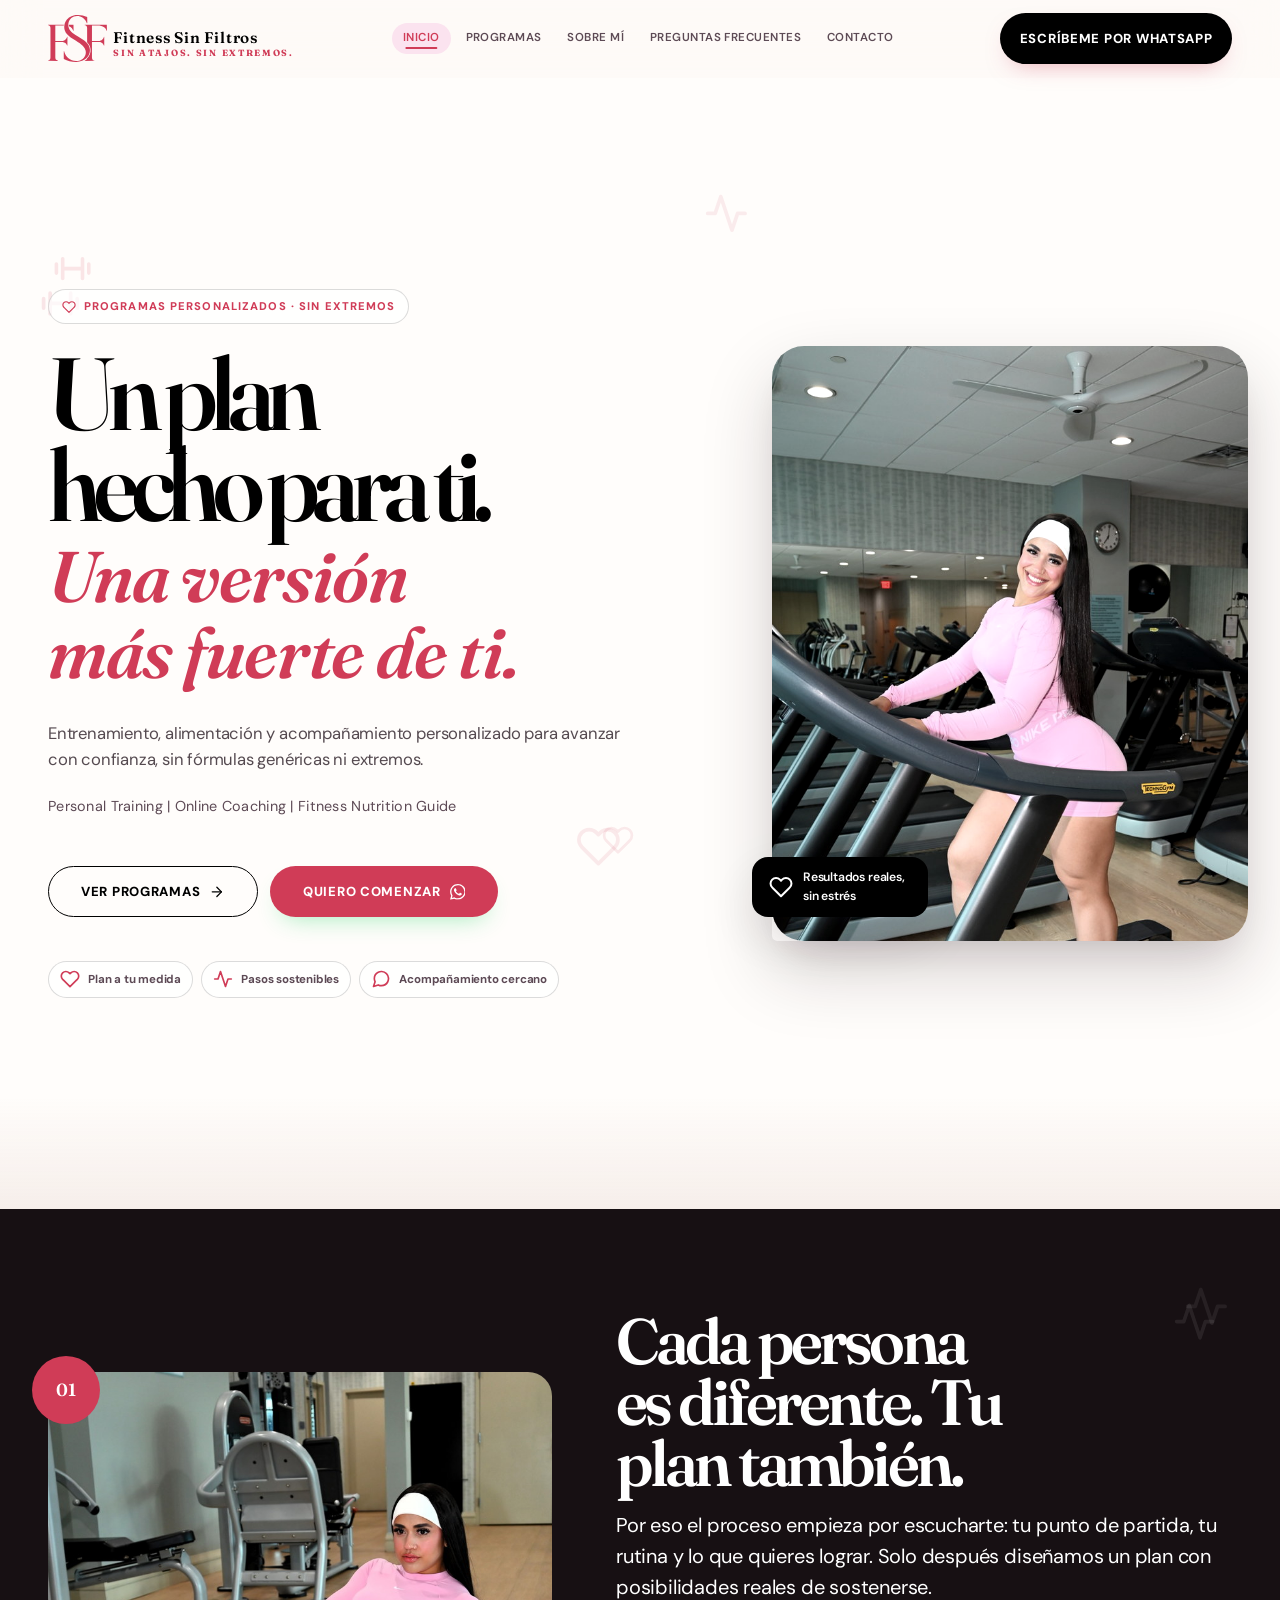
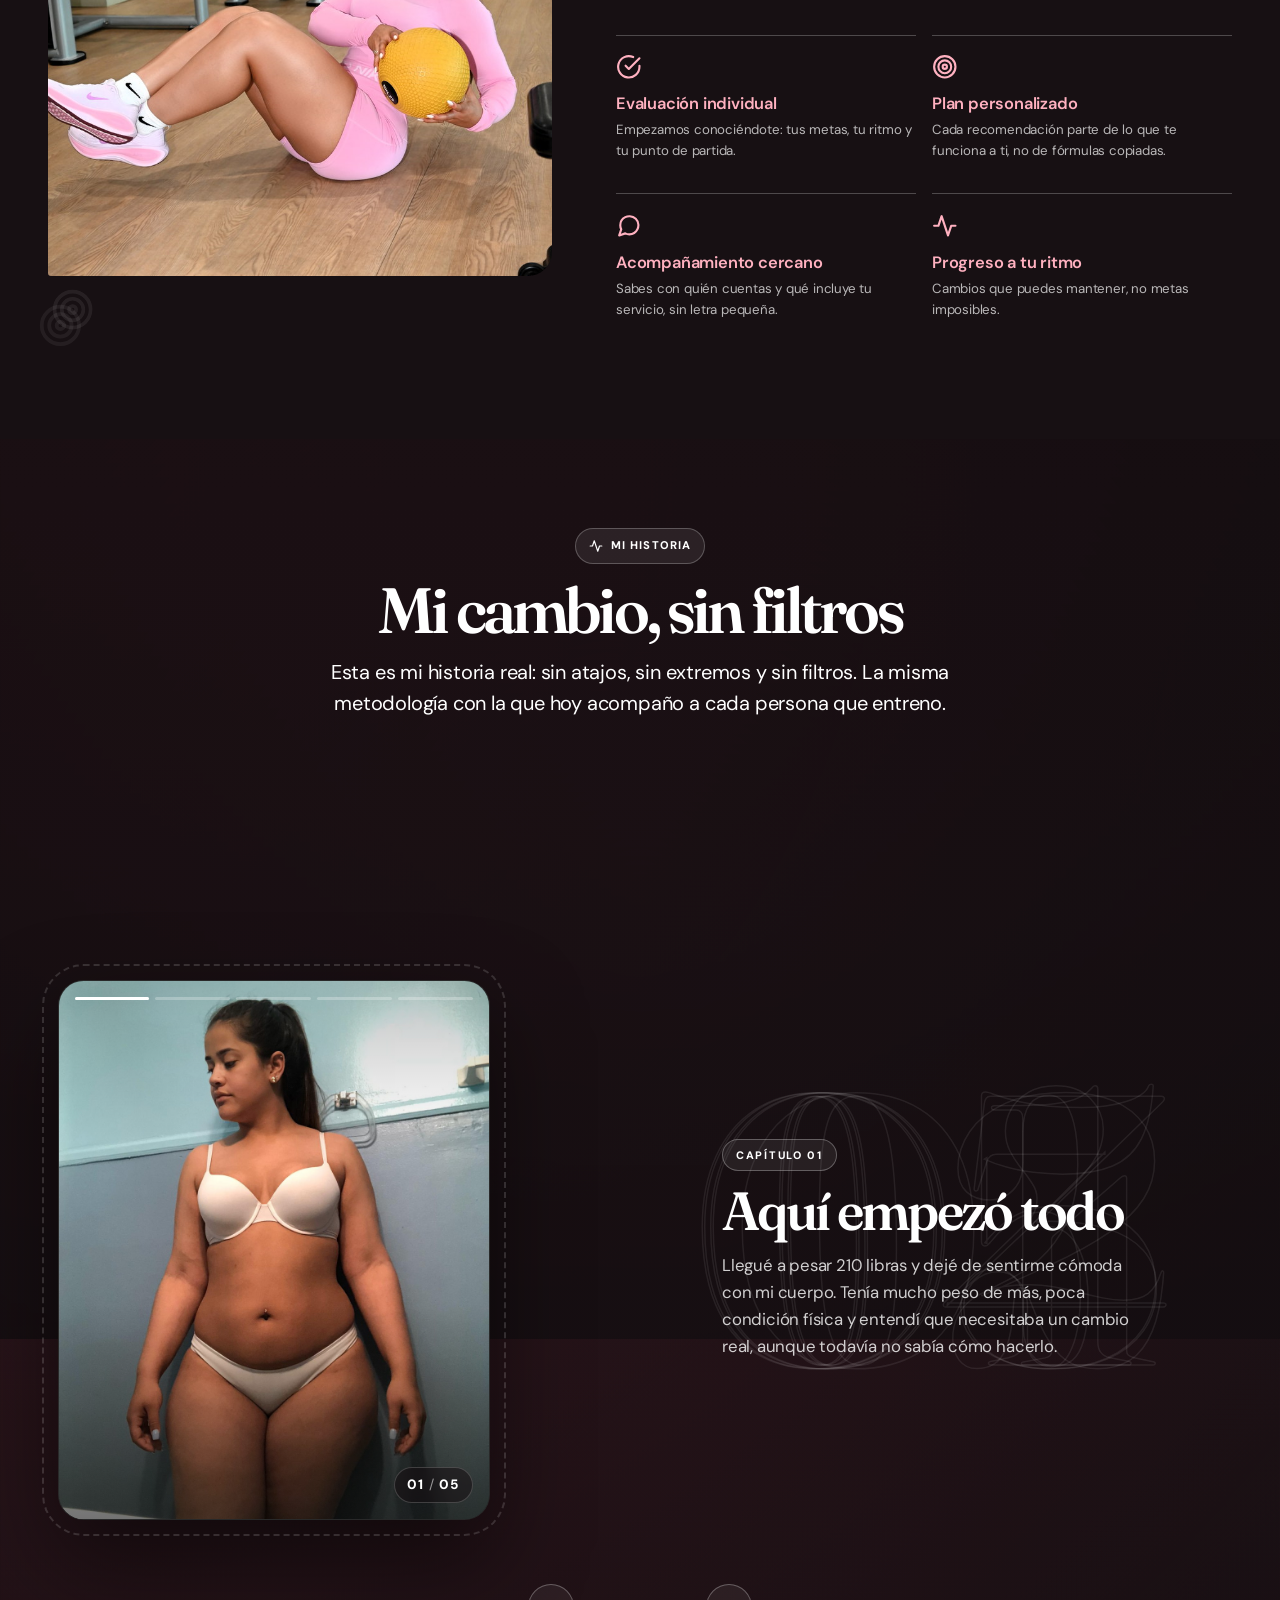
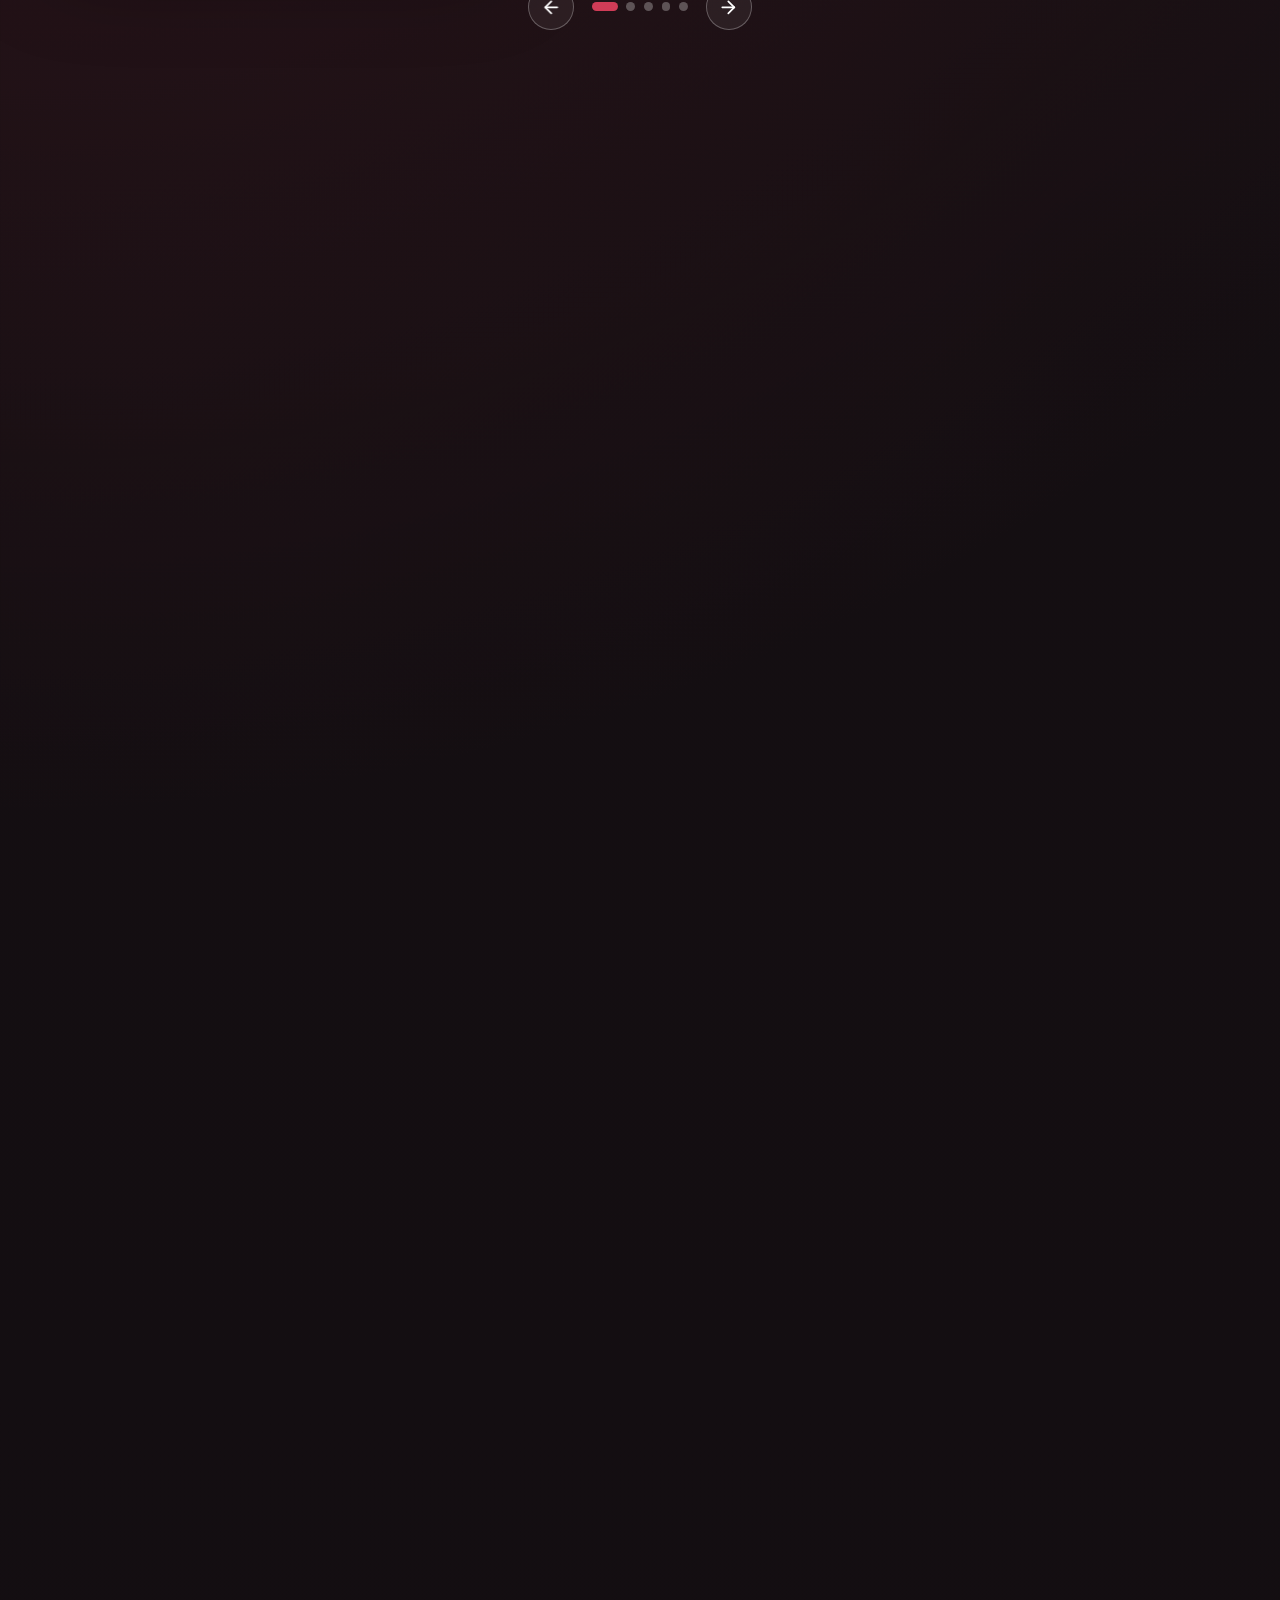
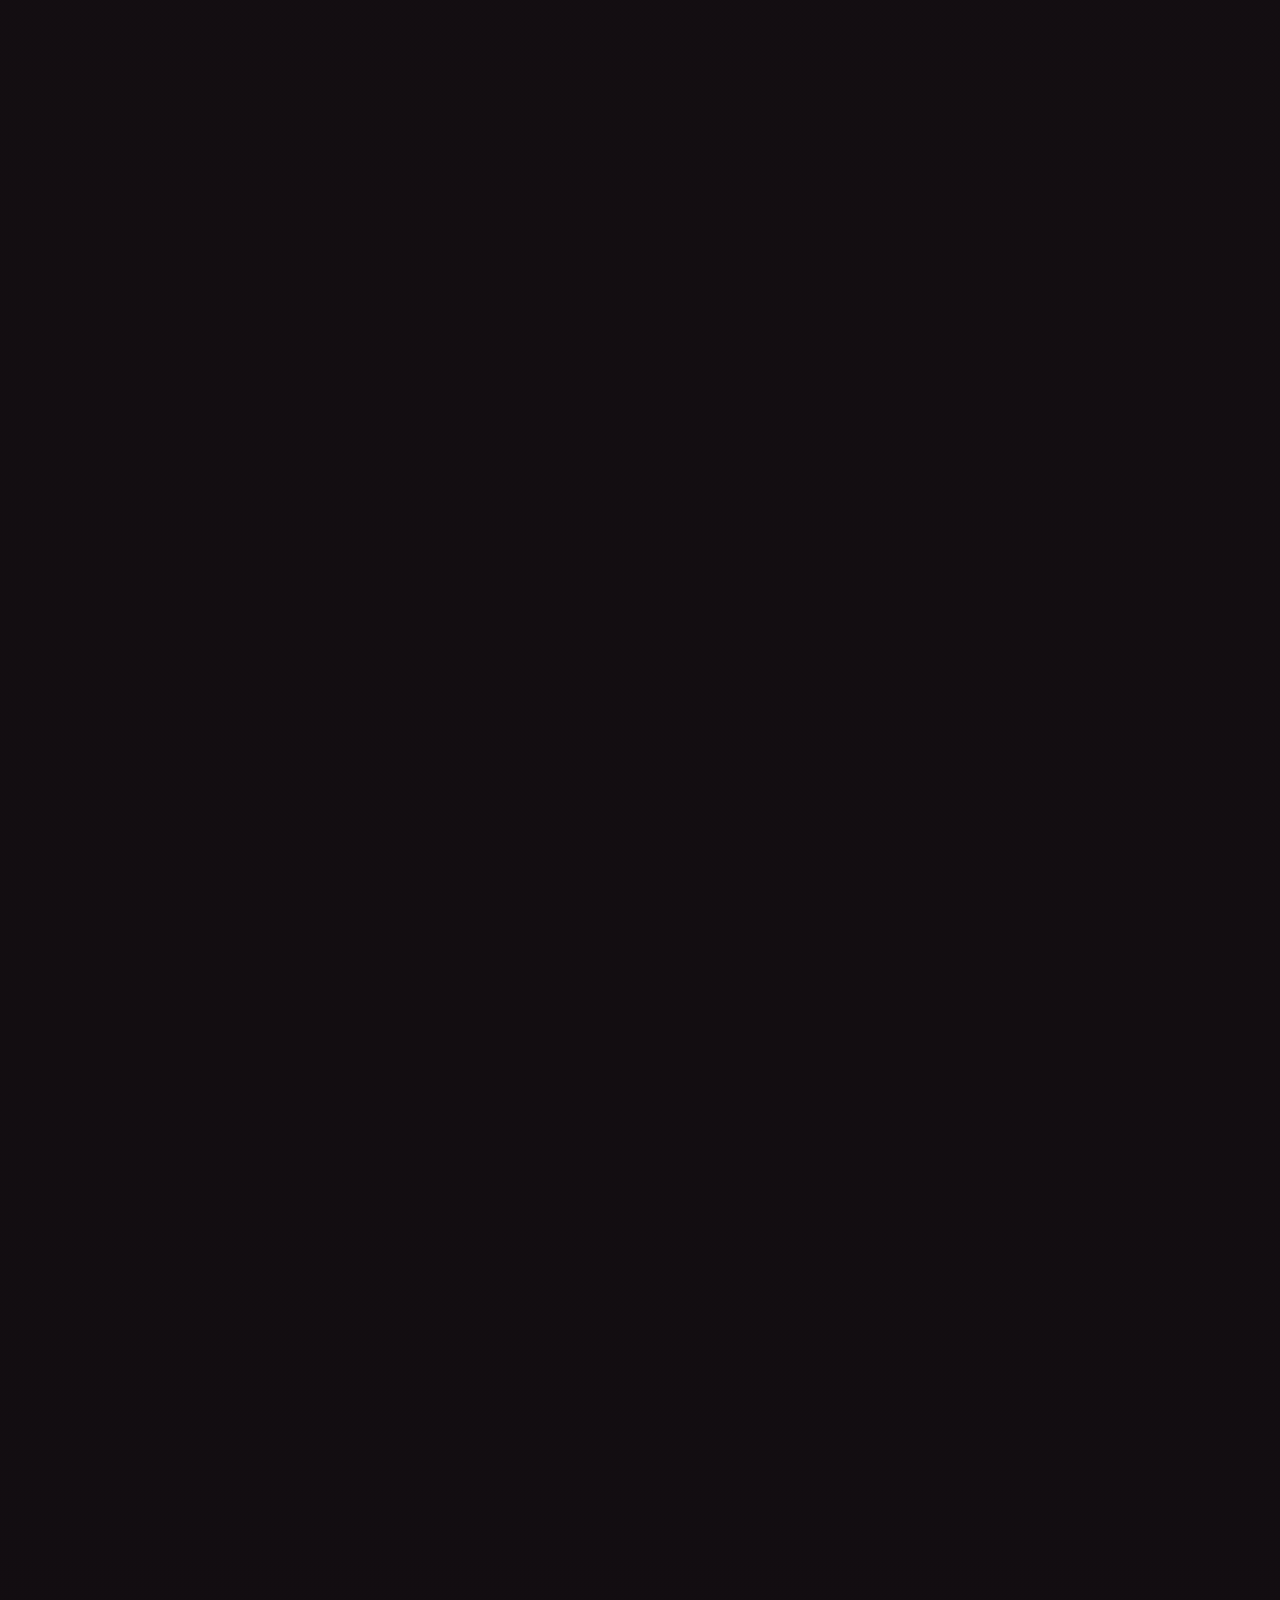
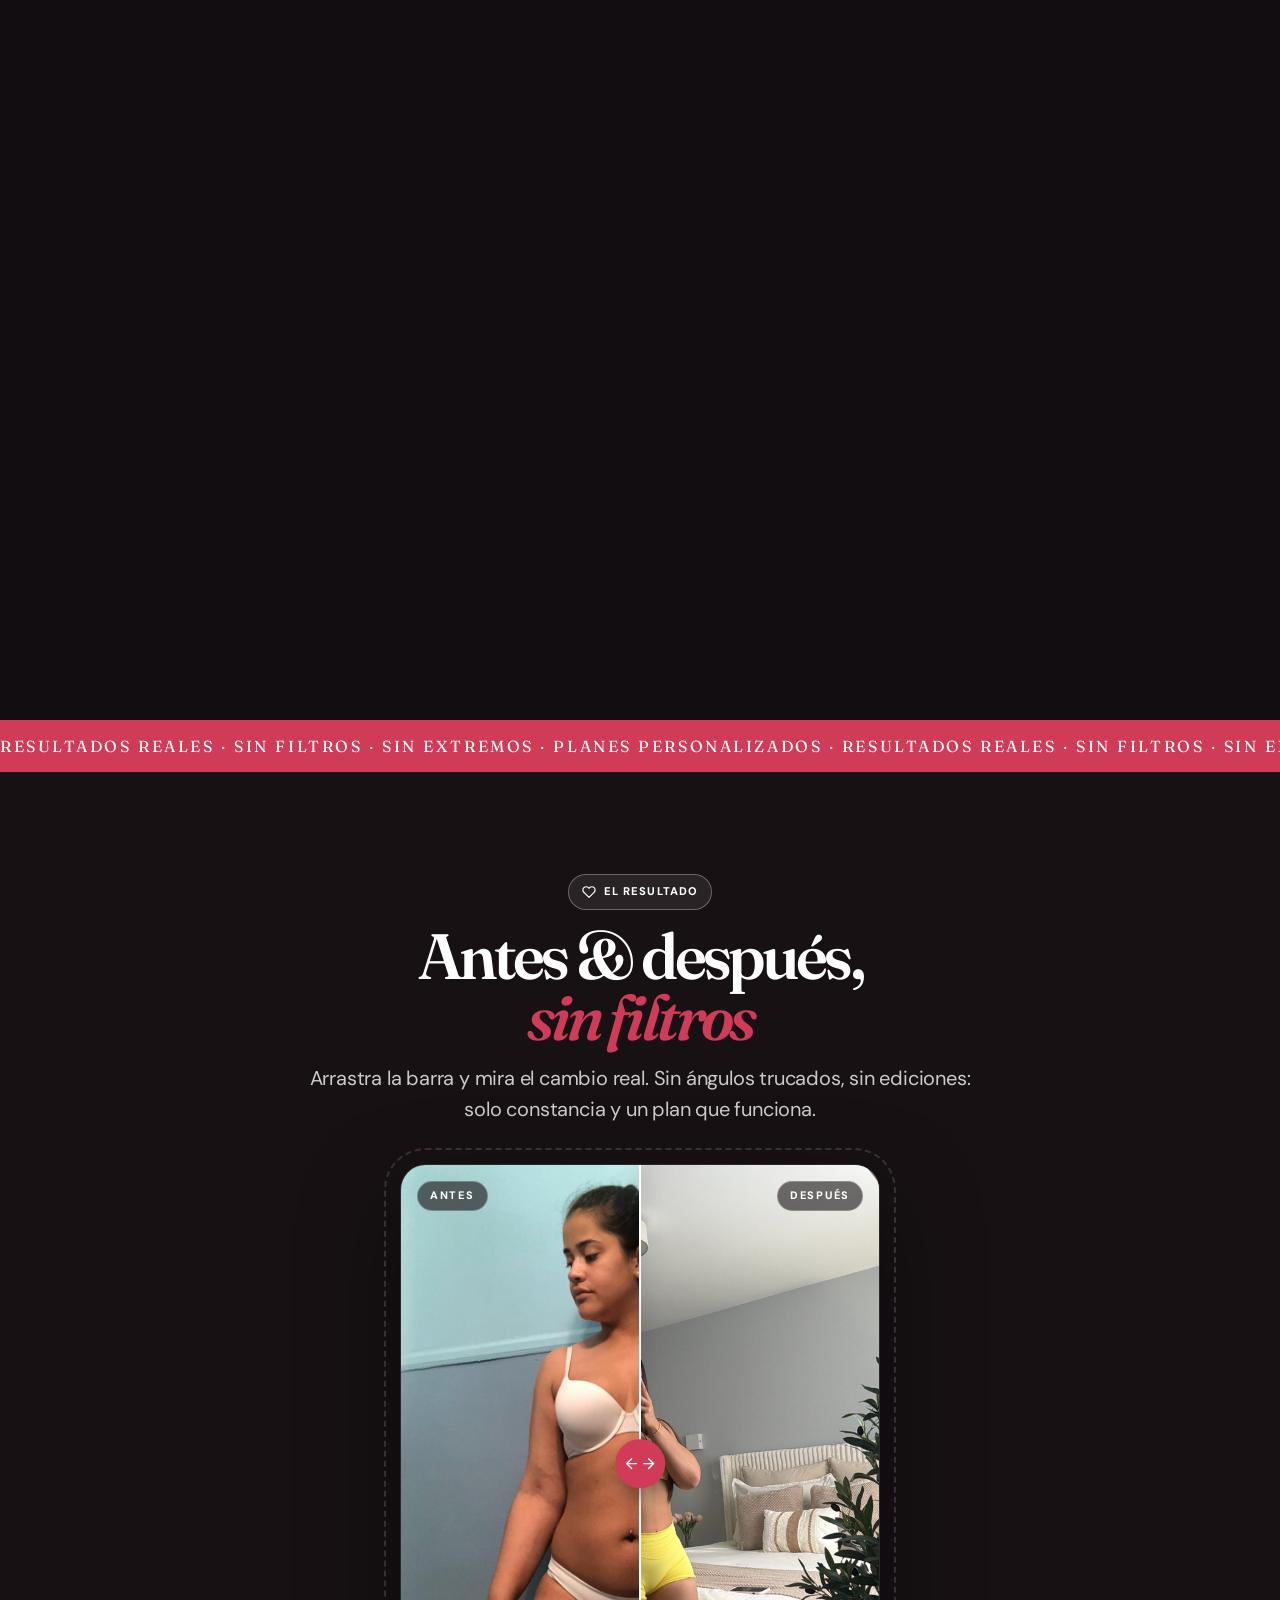
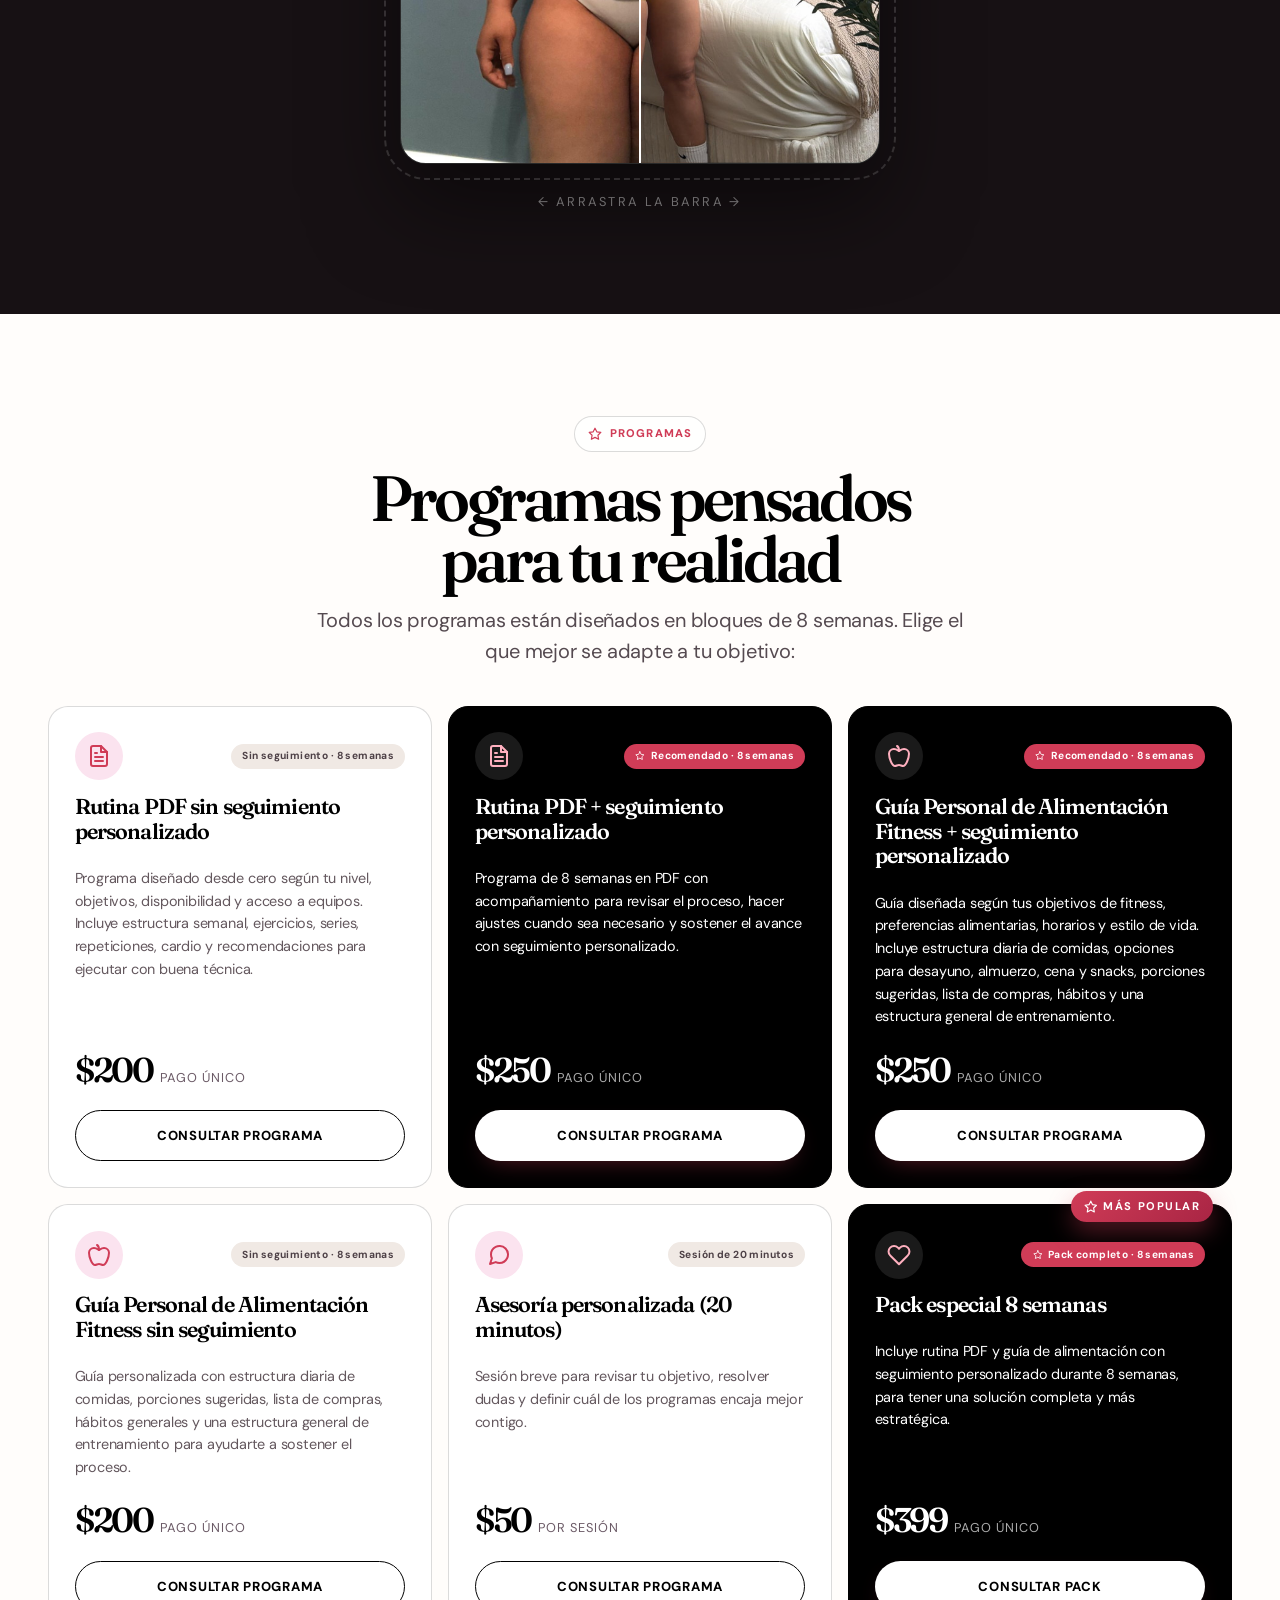
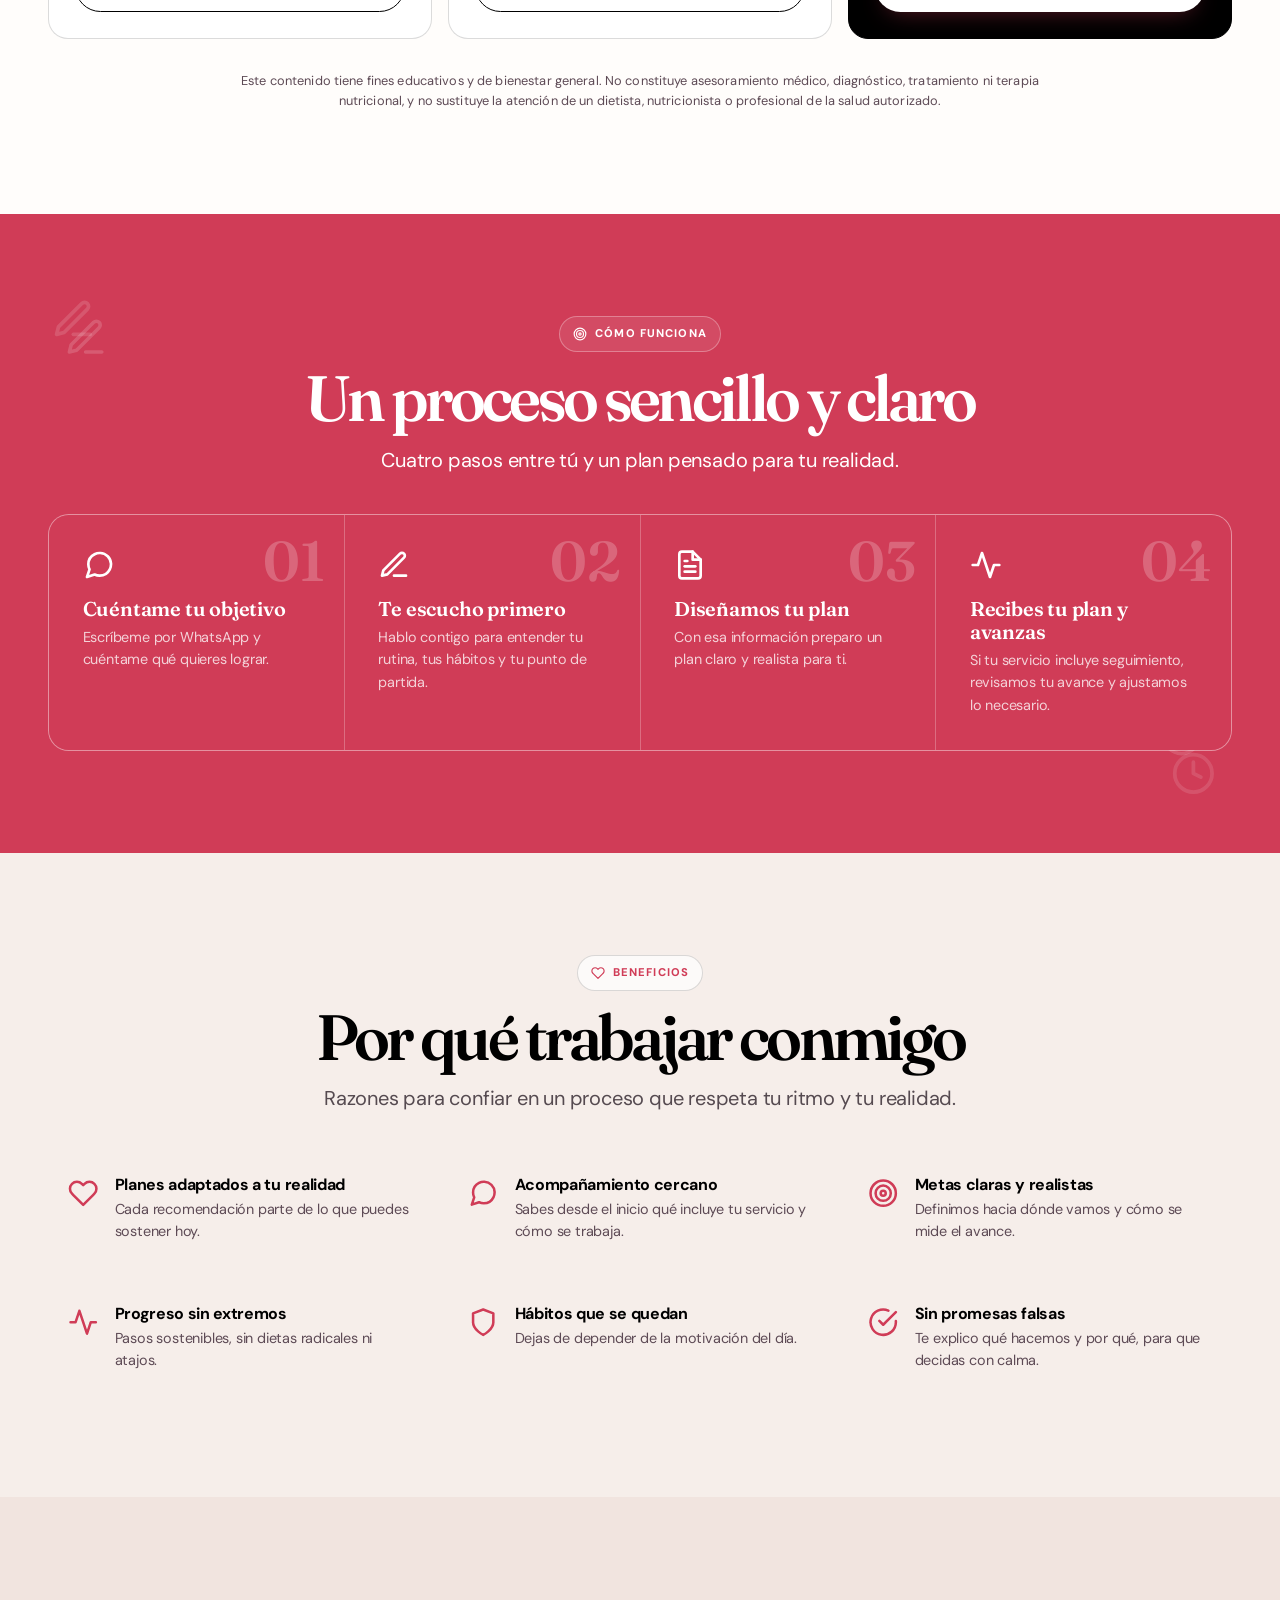
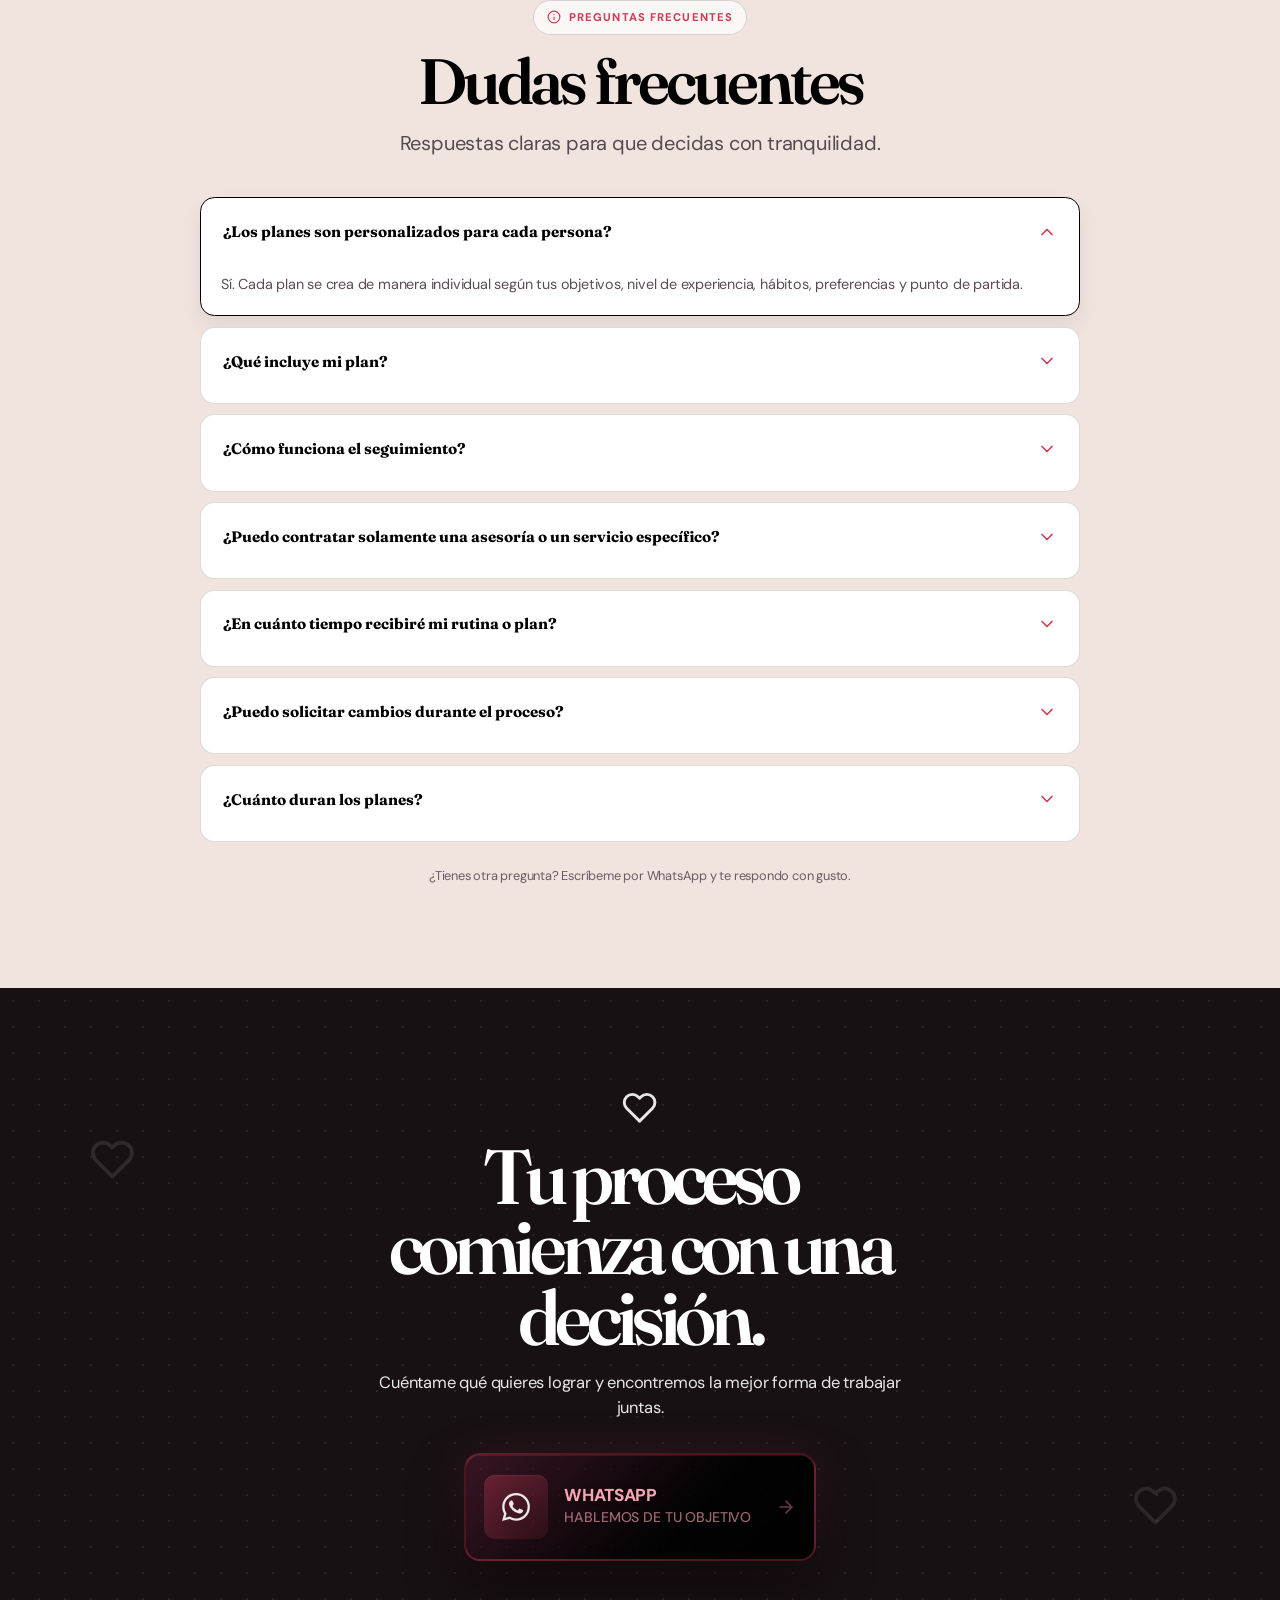
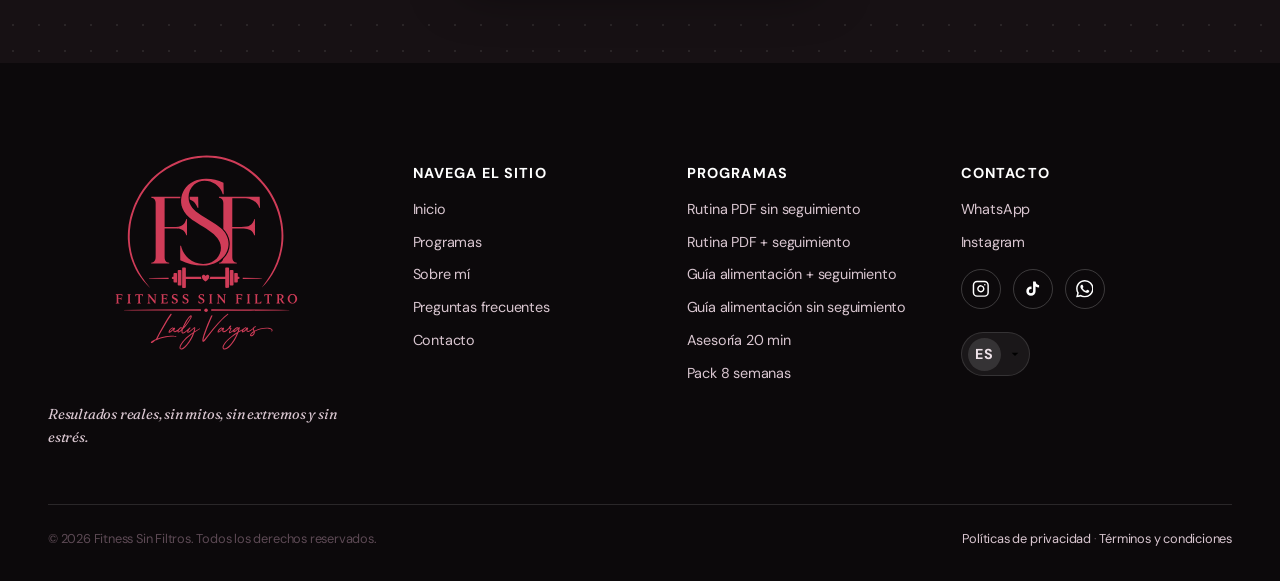
==== commit ab349a6e: "feat: add TikTok icon + link to footer (visible)" ====
--- a/index.html
+++ b/index.html
@@ -131,6 +131,9 @@
       </symbol>
       <symbol id="icon-facebook" viewBox="0 0 24 24" fill="currentColor">
         <path d="M14 13.5h2.5l1-4H14v-2c0-1.03 0-2 2-2h1.5V2.14c-.326-.043-1.557-.14-2.857-.14C11.928 2 10 3.657 10 6.7v2.8H7v4h3V22h4v-8.5z" />
+      </symbol>
+      <symbol id="icon-tiktok" viewBox="0 0 24 24" fill="currentColor">
+        <path d="M19.59 6.69a4.83 4.83 0 0 1-3.77-4.25V2h-3.45v13.67a2.89 2.89 0 0 1-2.88 2.5 2.89 2.89 0 0 1-2.89-2.89 2.89 2.89 0 0 1 2.89-2.89c.28 0 .54.04.79.11V8.94a6.27 6.27 0 0 0-.79-.05A6.34 6.34 0 0 0 3.15 15.2a6.34 6.34 0 0 0 6.34 6.34 6.34 6.34 0 0 0 6.34-6.34V8.75a8.2 8.2 0 0 0 4.76 1.5V6.69z" />
       </symbol>
       <symbol id="icon-file-text" viewBox="0 0 24 24" fill="none" stroke="currentColor" stroke-width="2" stroke-linecap="round" stroke-linejoin="round">
         <path d="M14 2H6a2 2 0 0 0-2 2v16a2 2 0 0 0 2 2h12a2 2 0 0 0 2-2V8z" />
@@ -1083,6 +1086,9 @@
               <a href="#" data-social="instagram" aria-label="Instagram de Fitness Sin Filtros">
                 <svg class="icon" aria-hidden="true"><use href="#icon-instagram"></use></svg>
               </a>
+              <a href="#" data-social="tiktok" aria-label="TikTok de Fitness Sin Filtros">
+                <svg class="icon" aria-hidden="true"><use href="#icon-tiktok"></use></svg>
+              </a>
               <a href="#" data-social="facebook" aria-label="Facebook de Fitness Sin Filtros">
                 <svg class="icon" aria-hidden="true"><use href="#icon-facebook"></use></svg>
               </a>
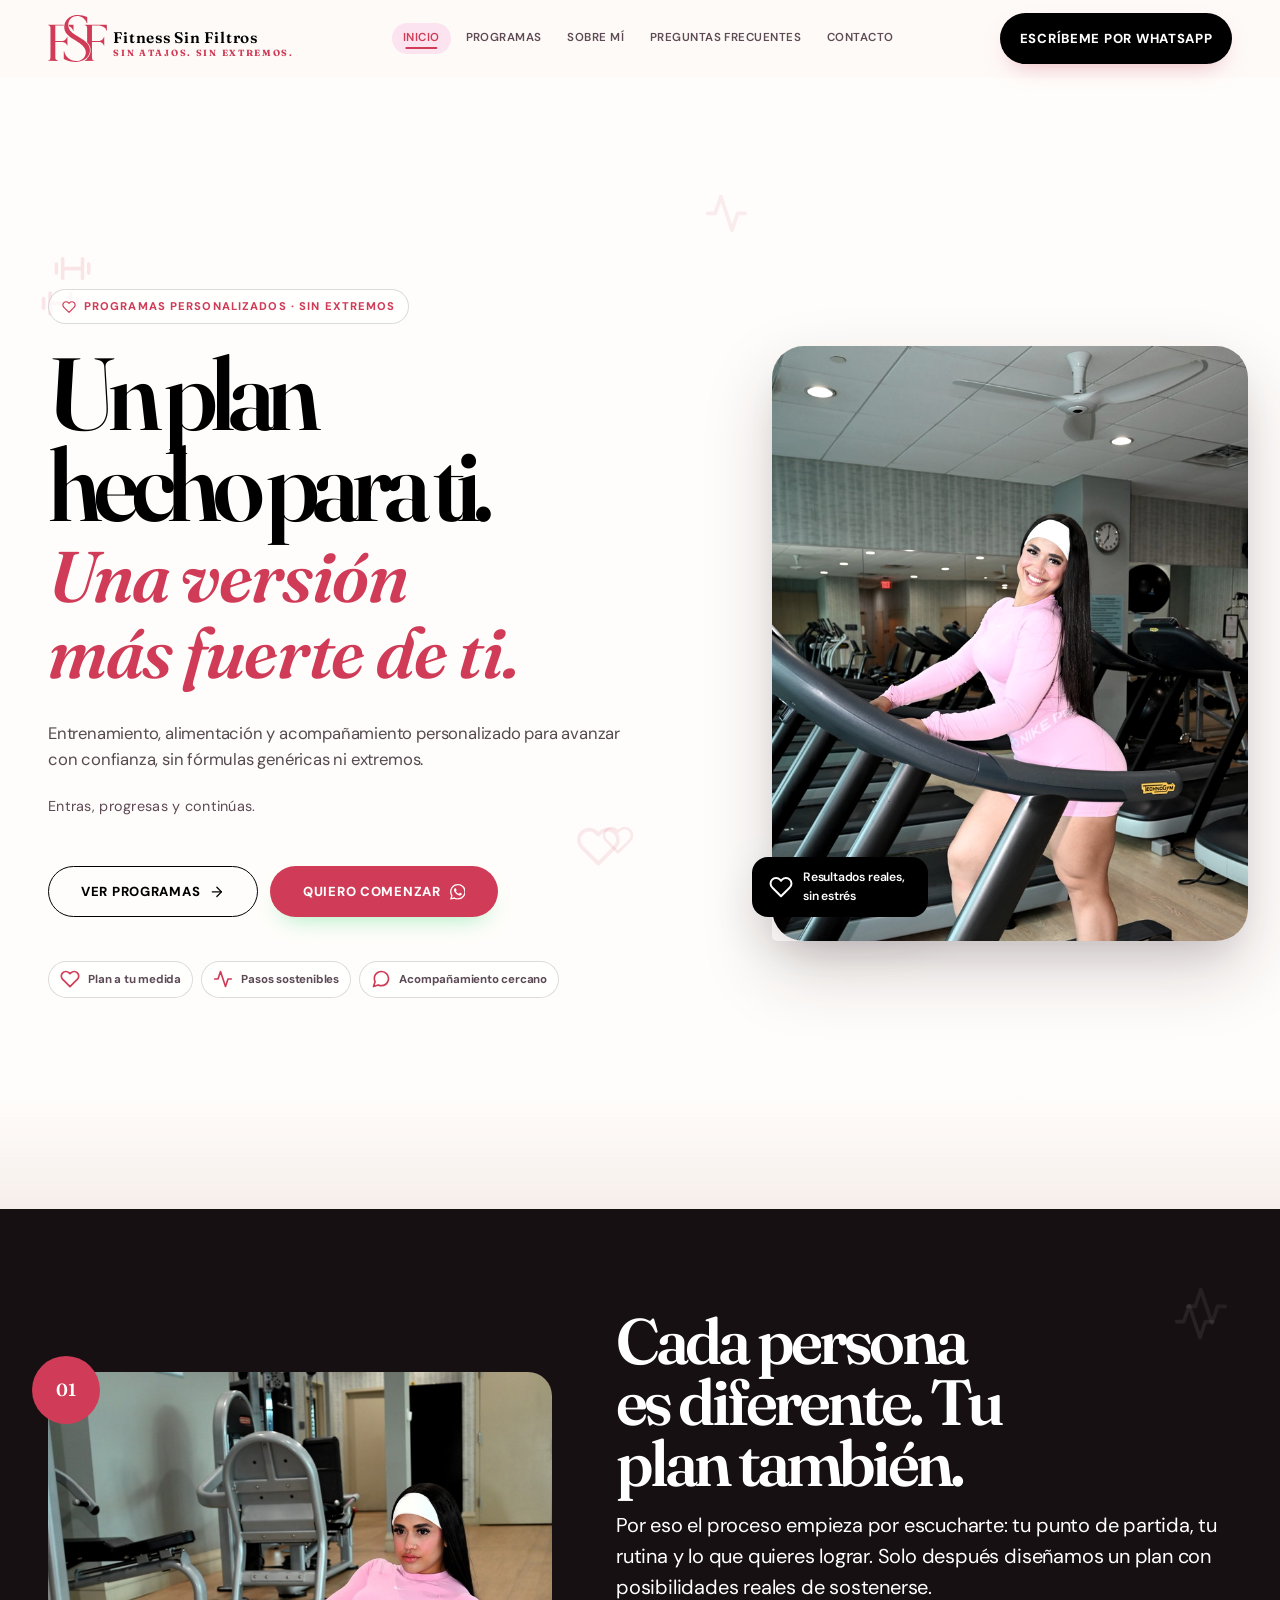
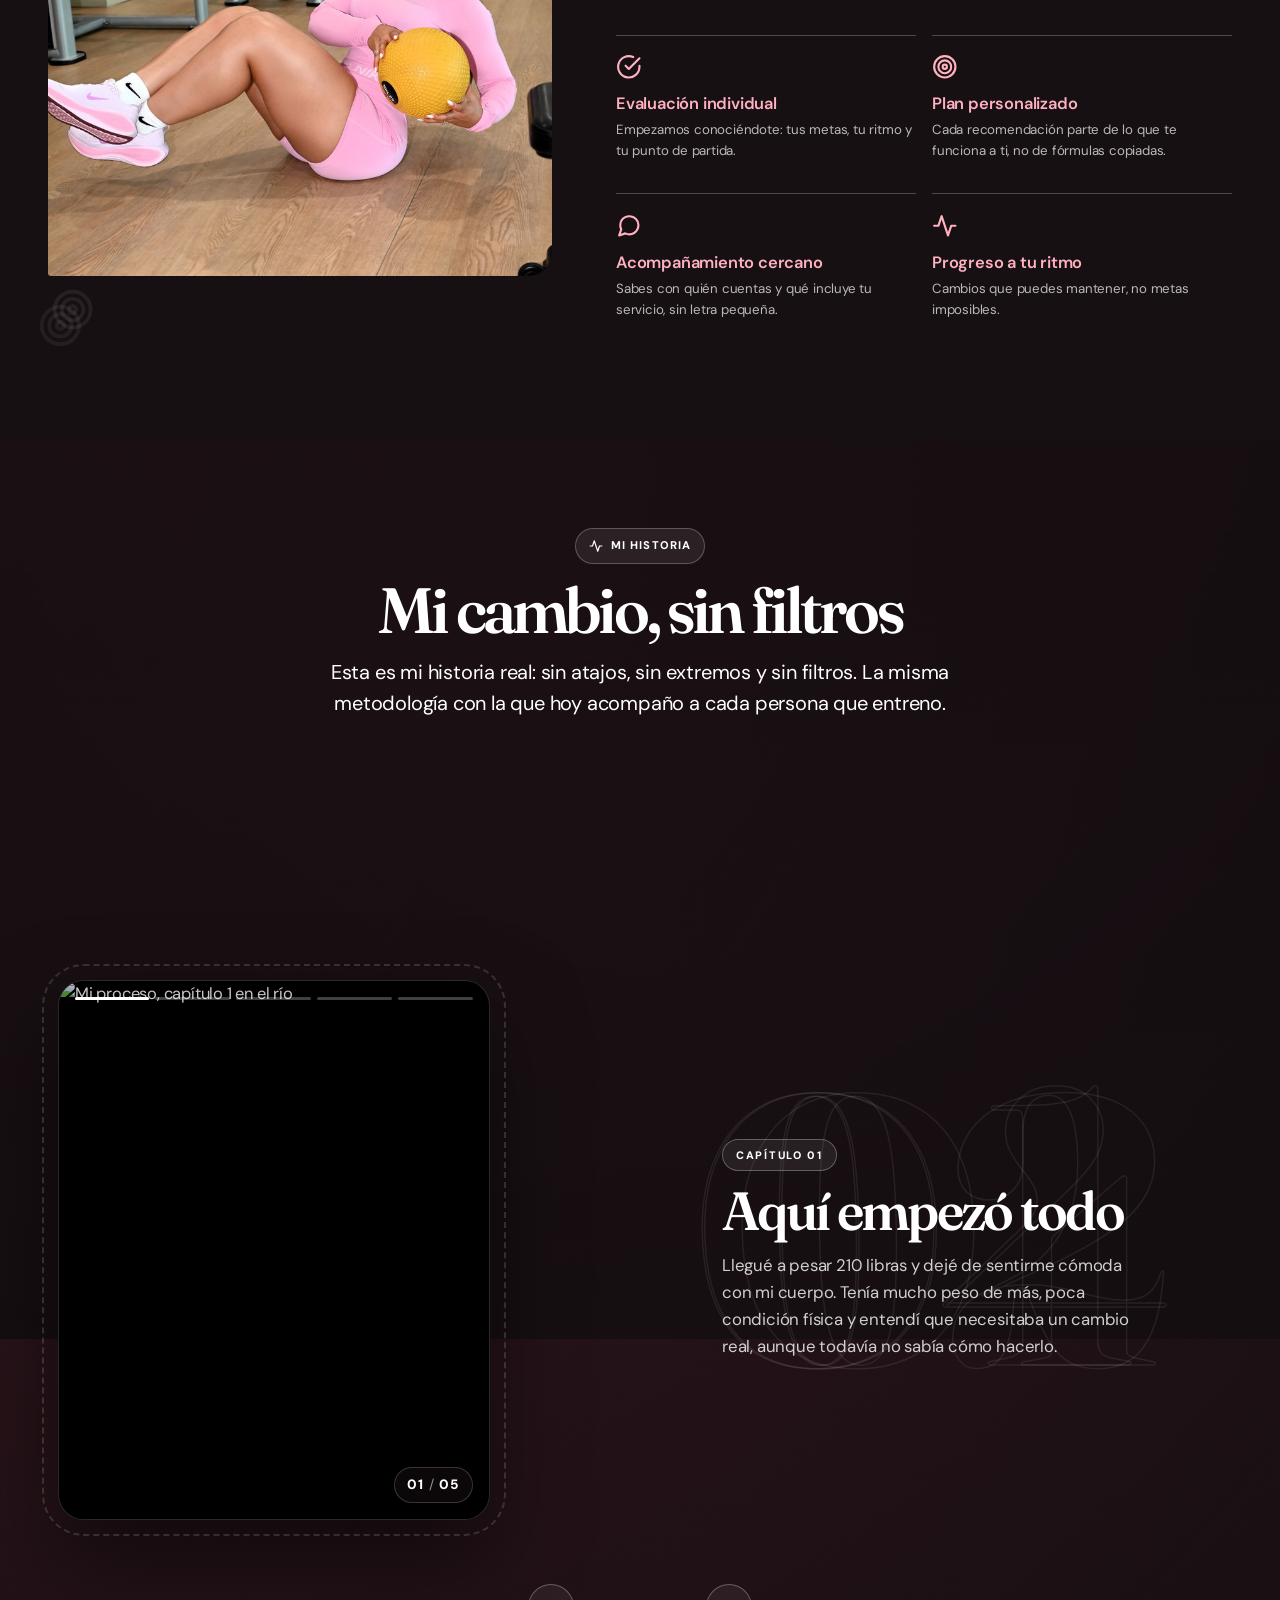
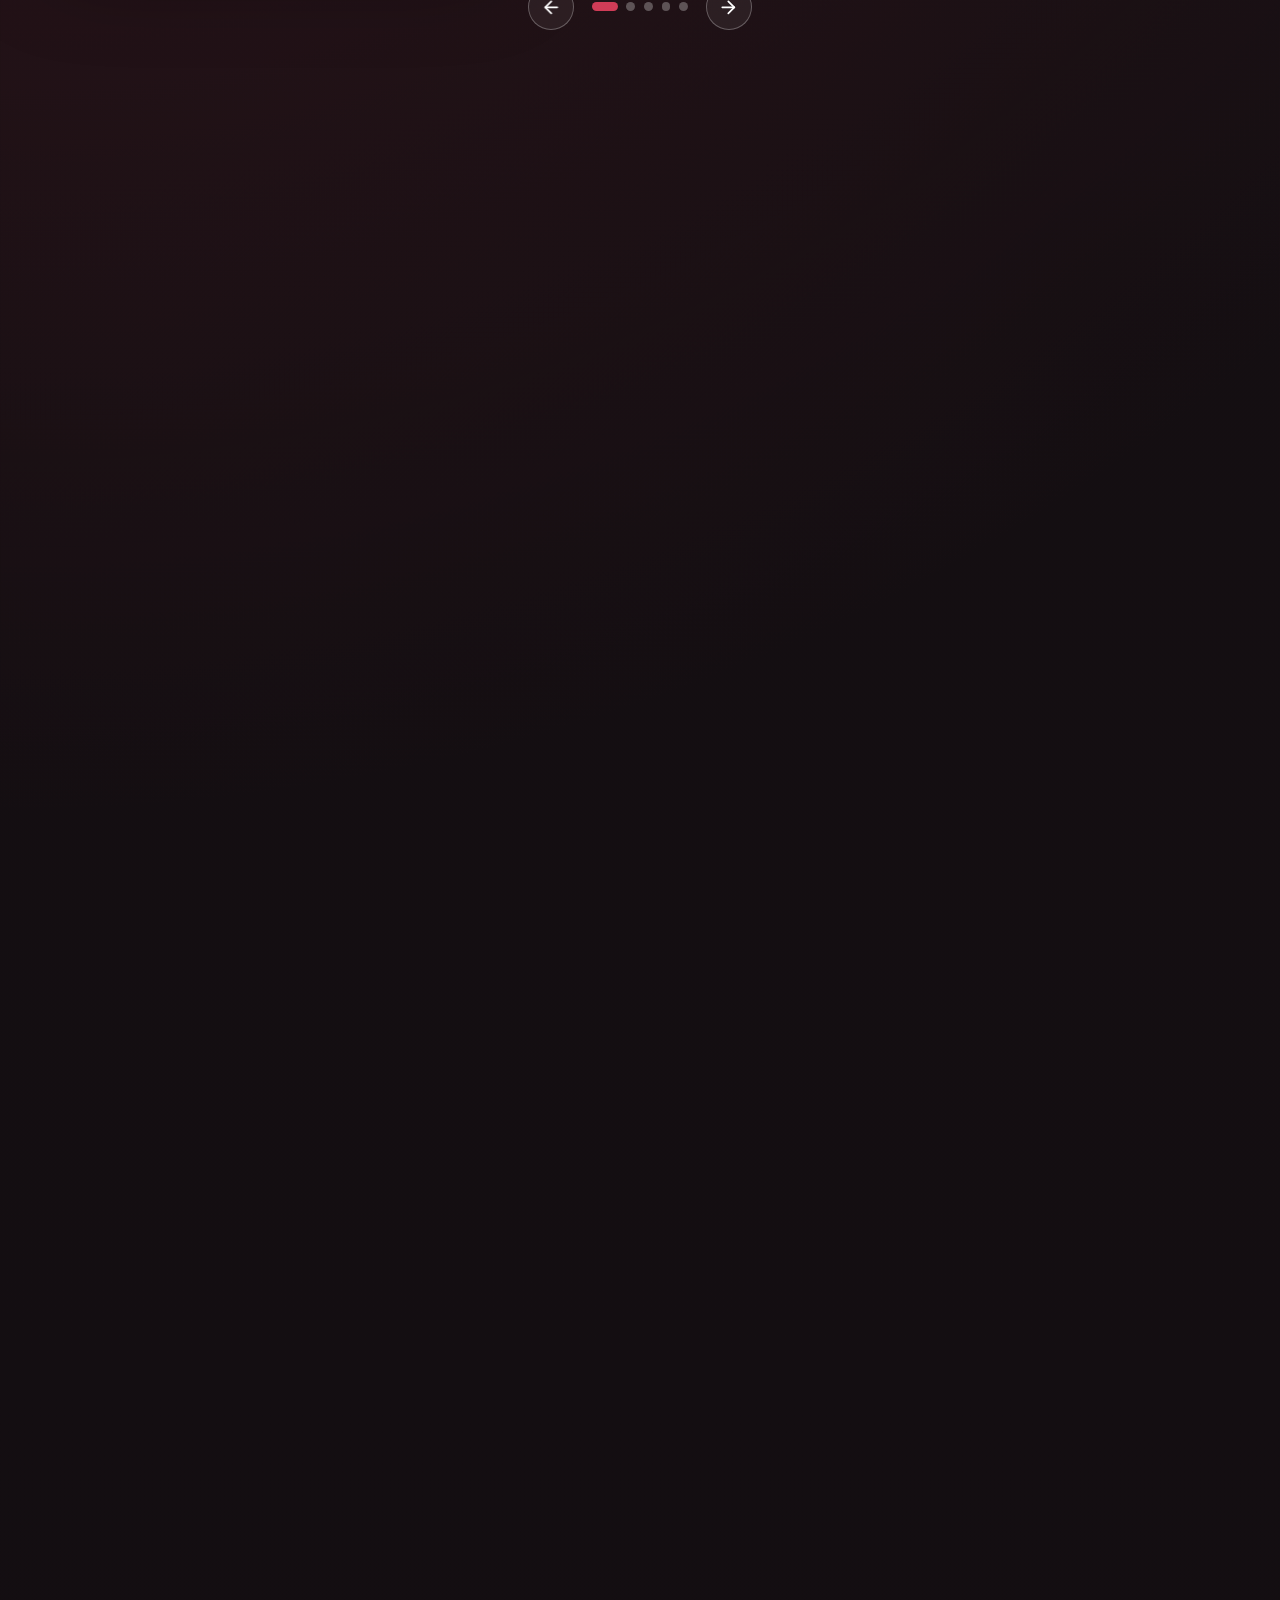
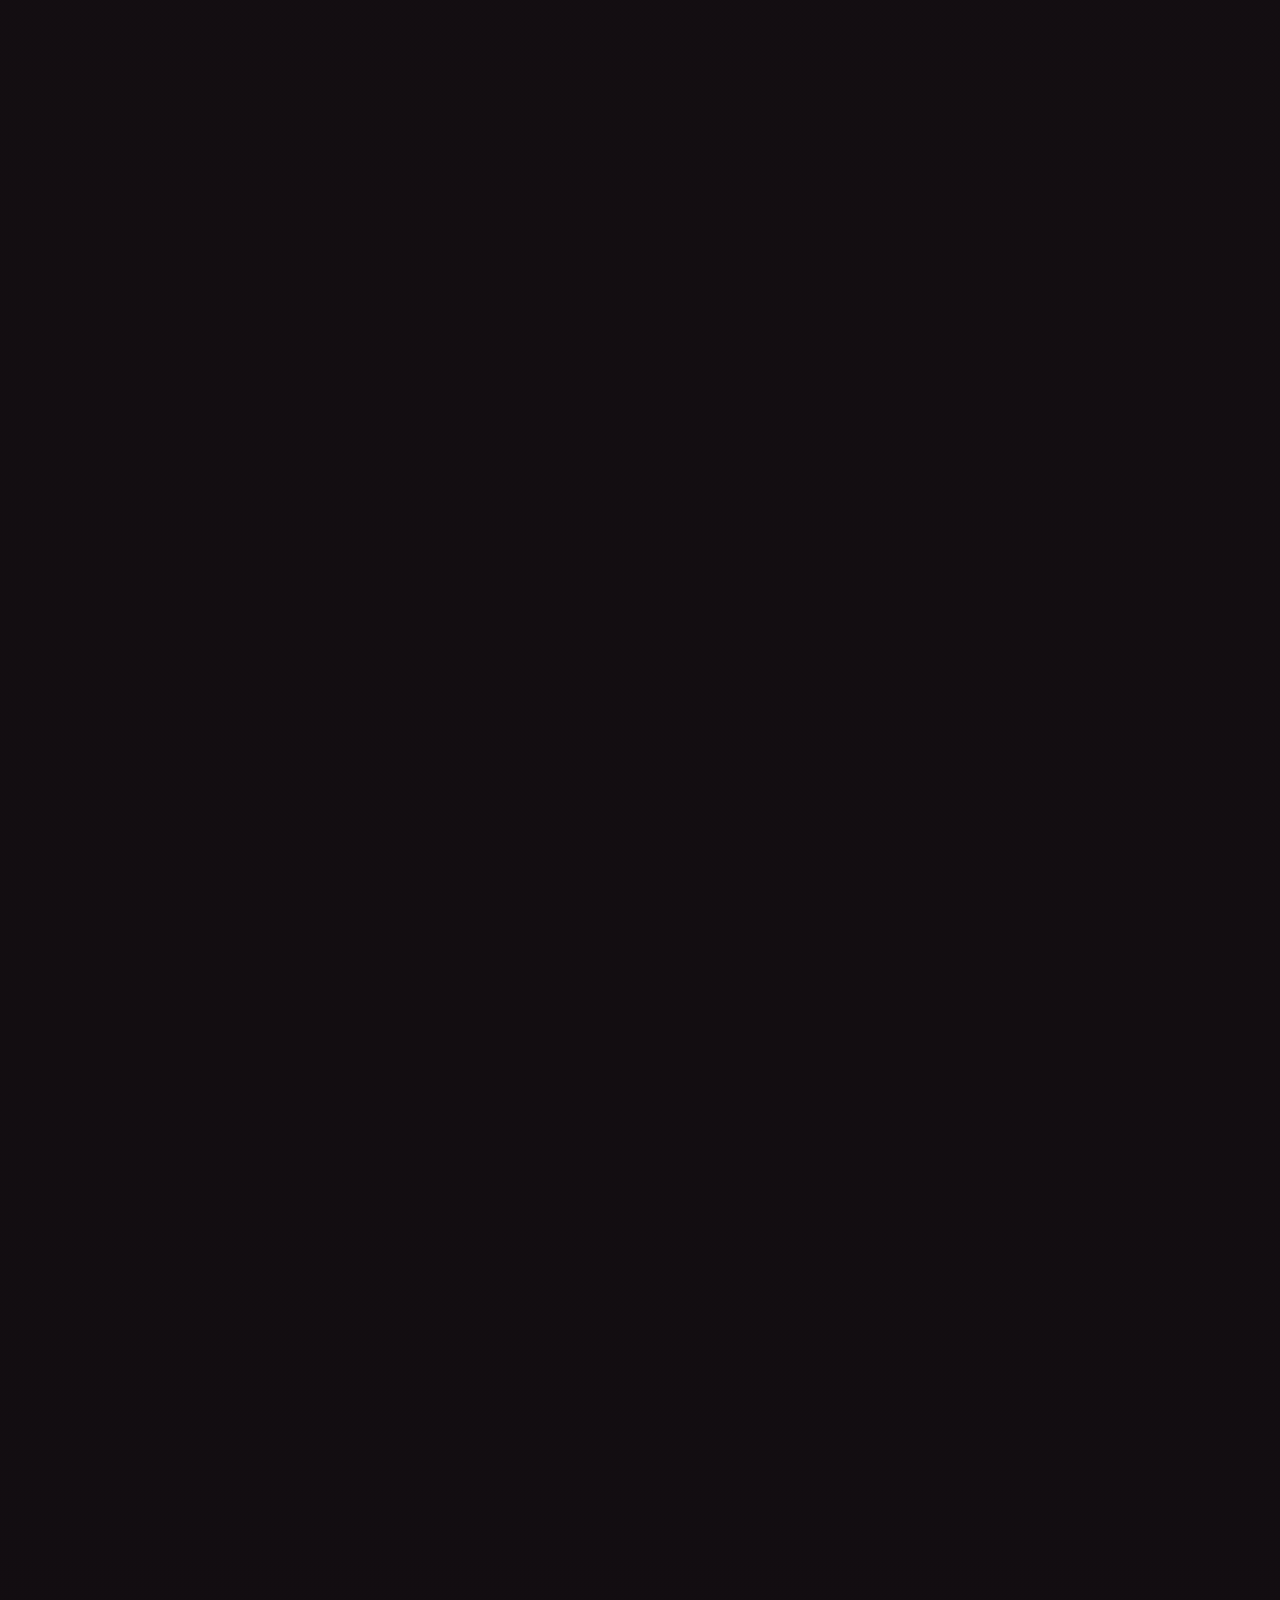
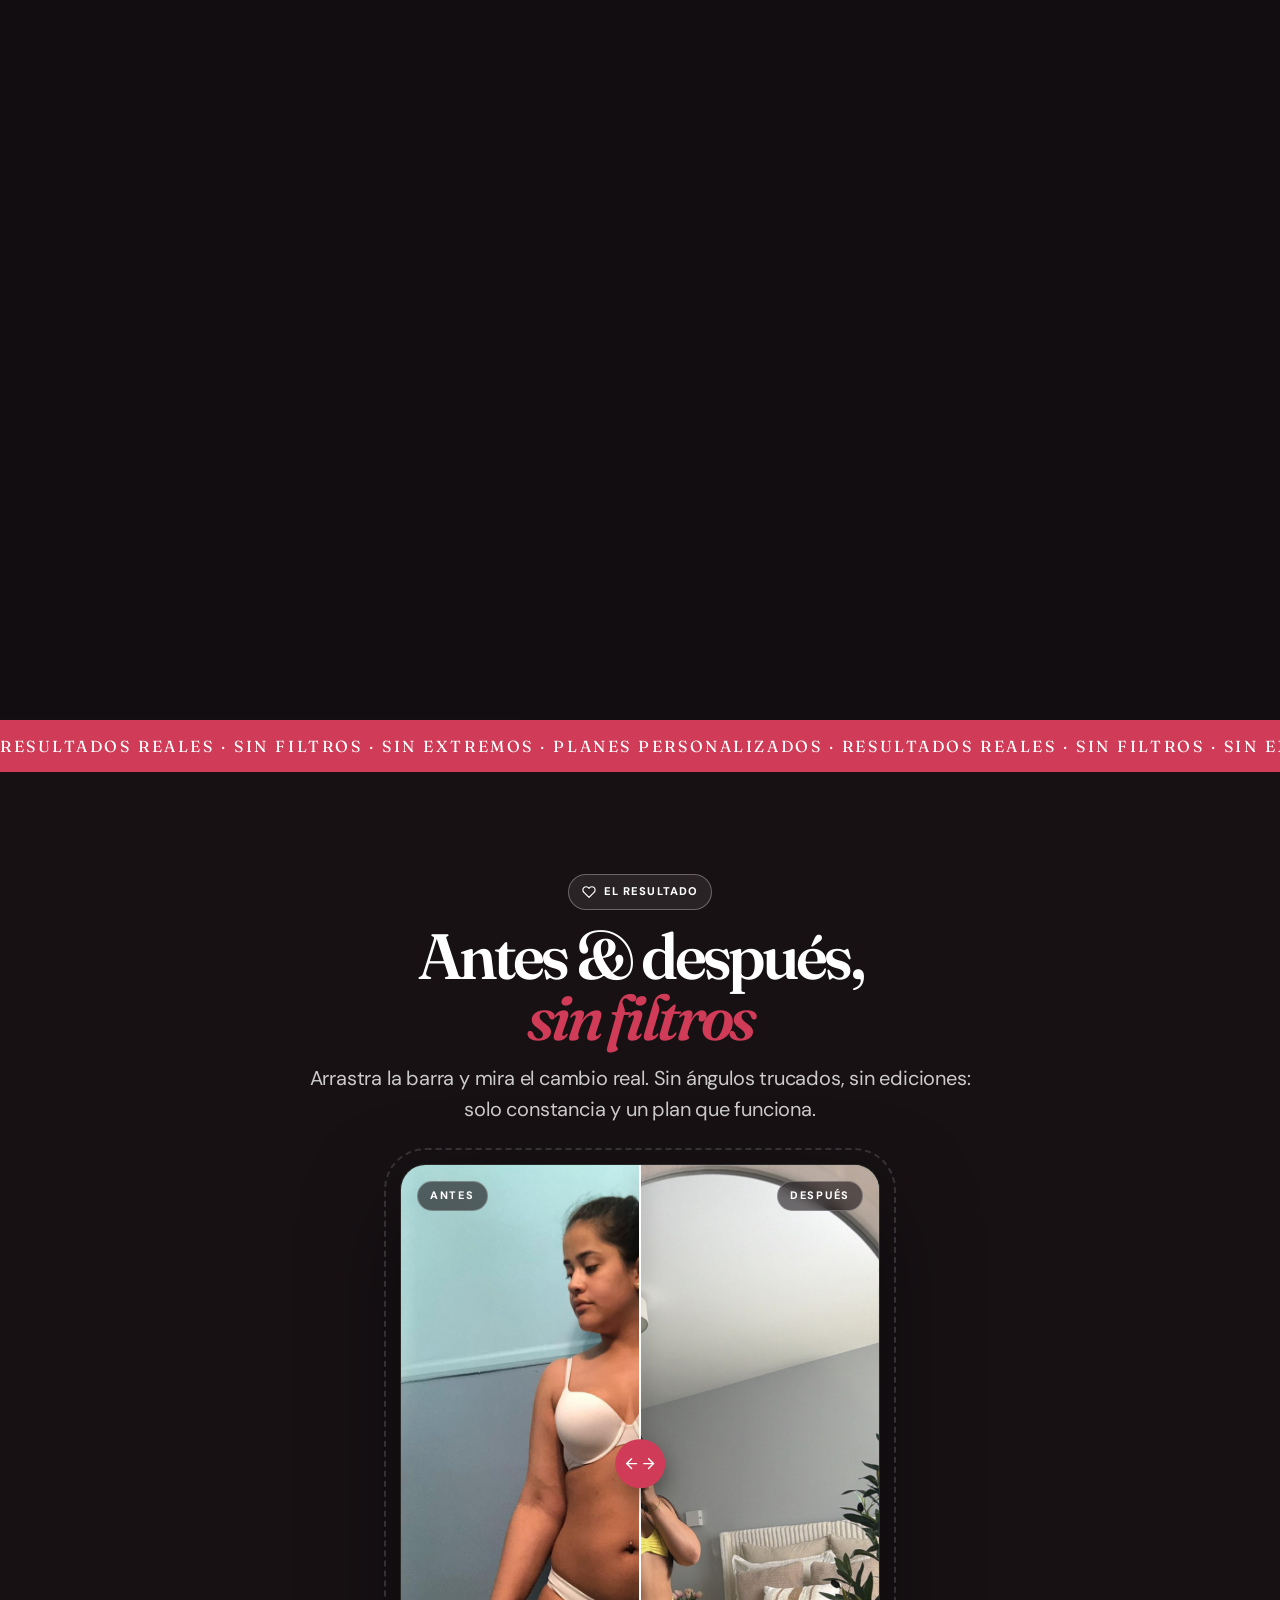
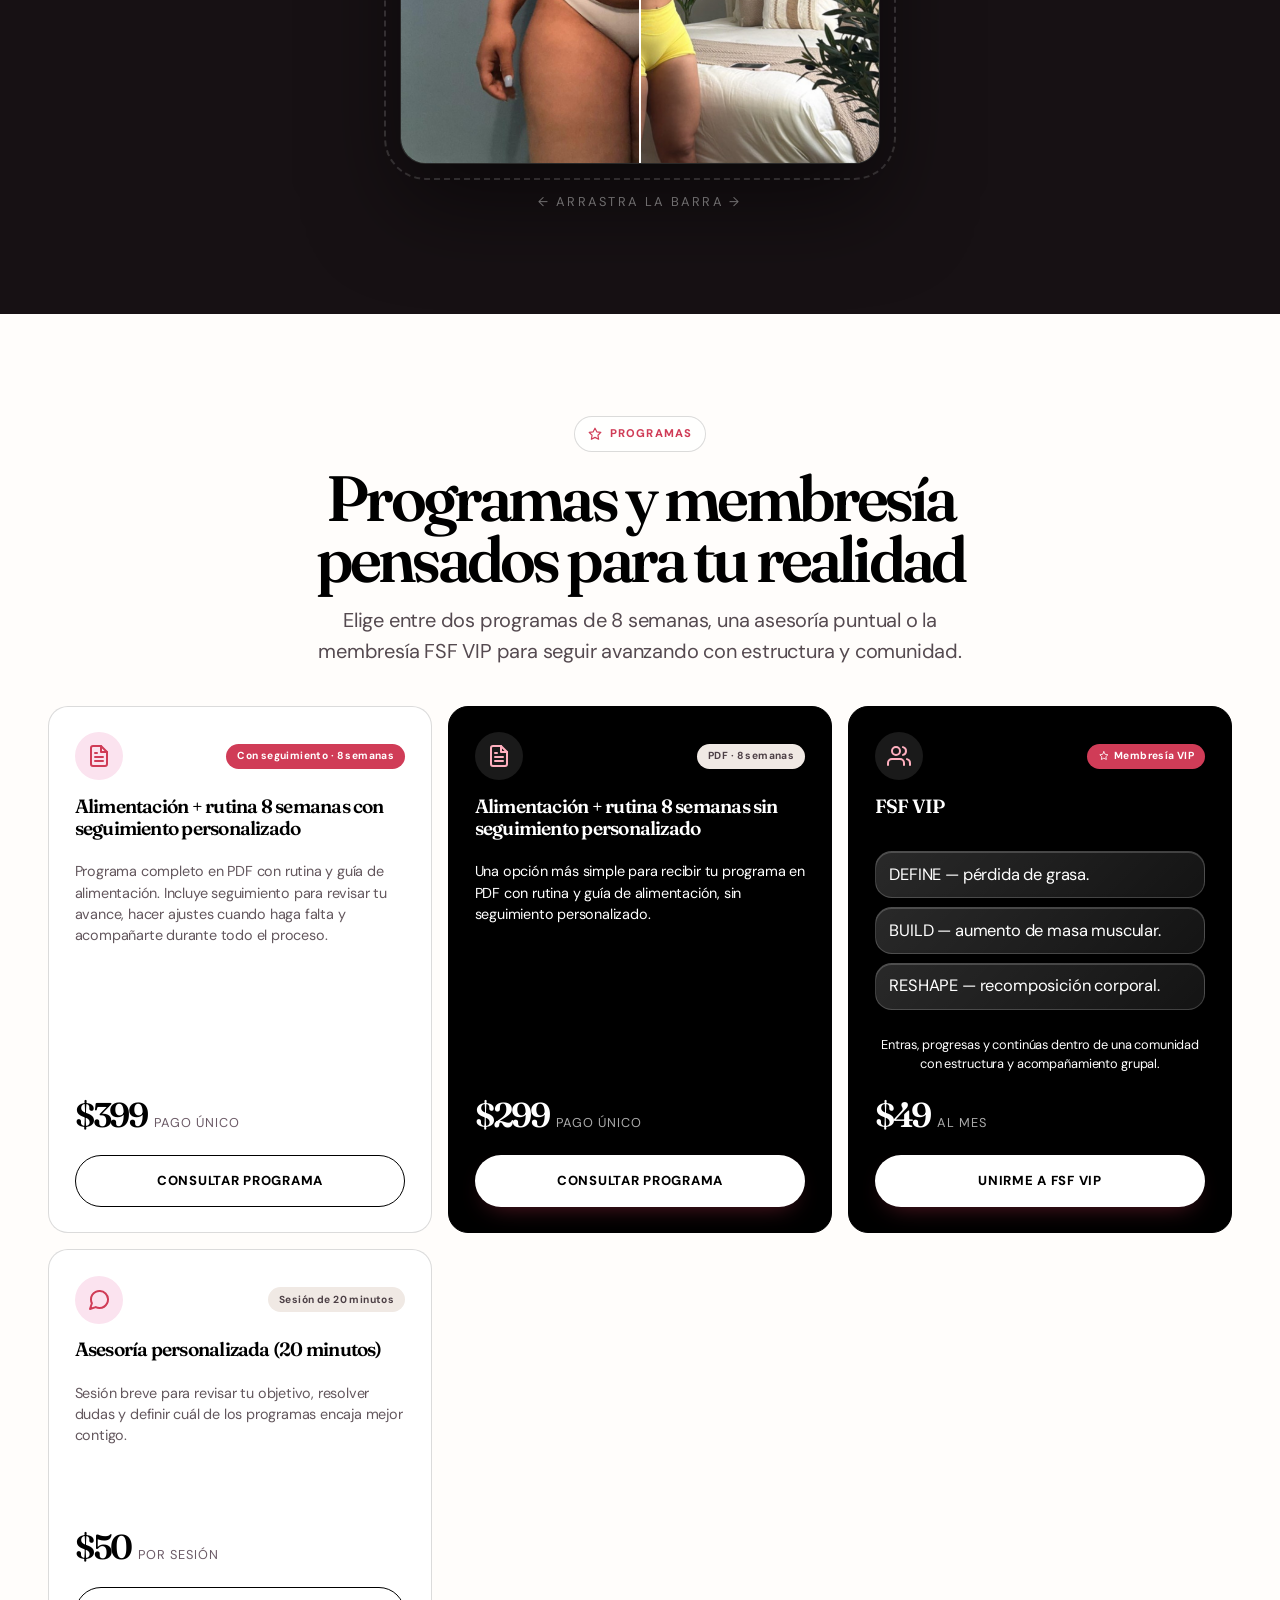
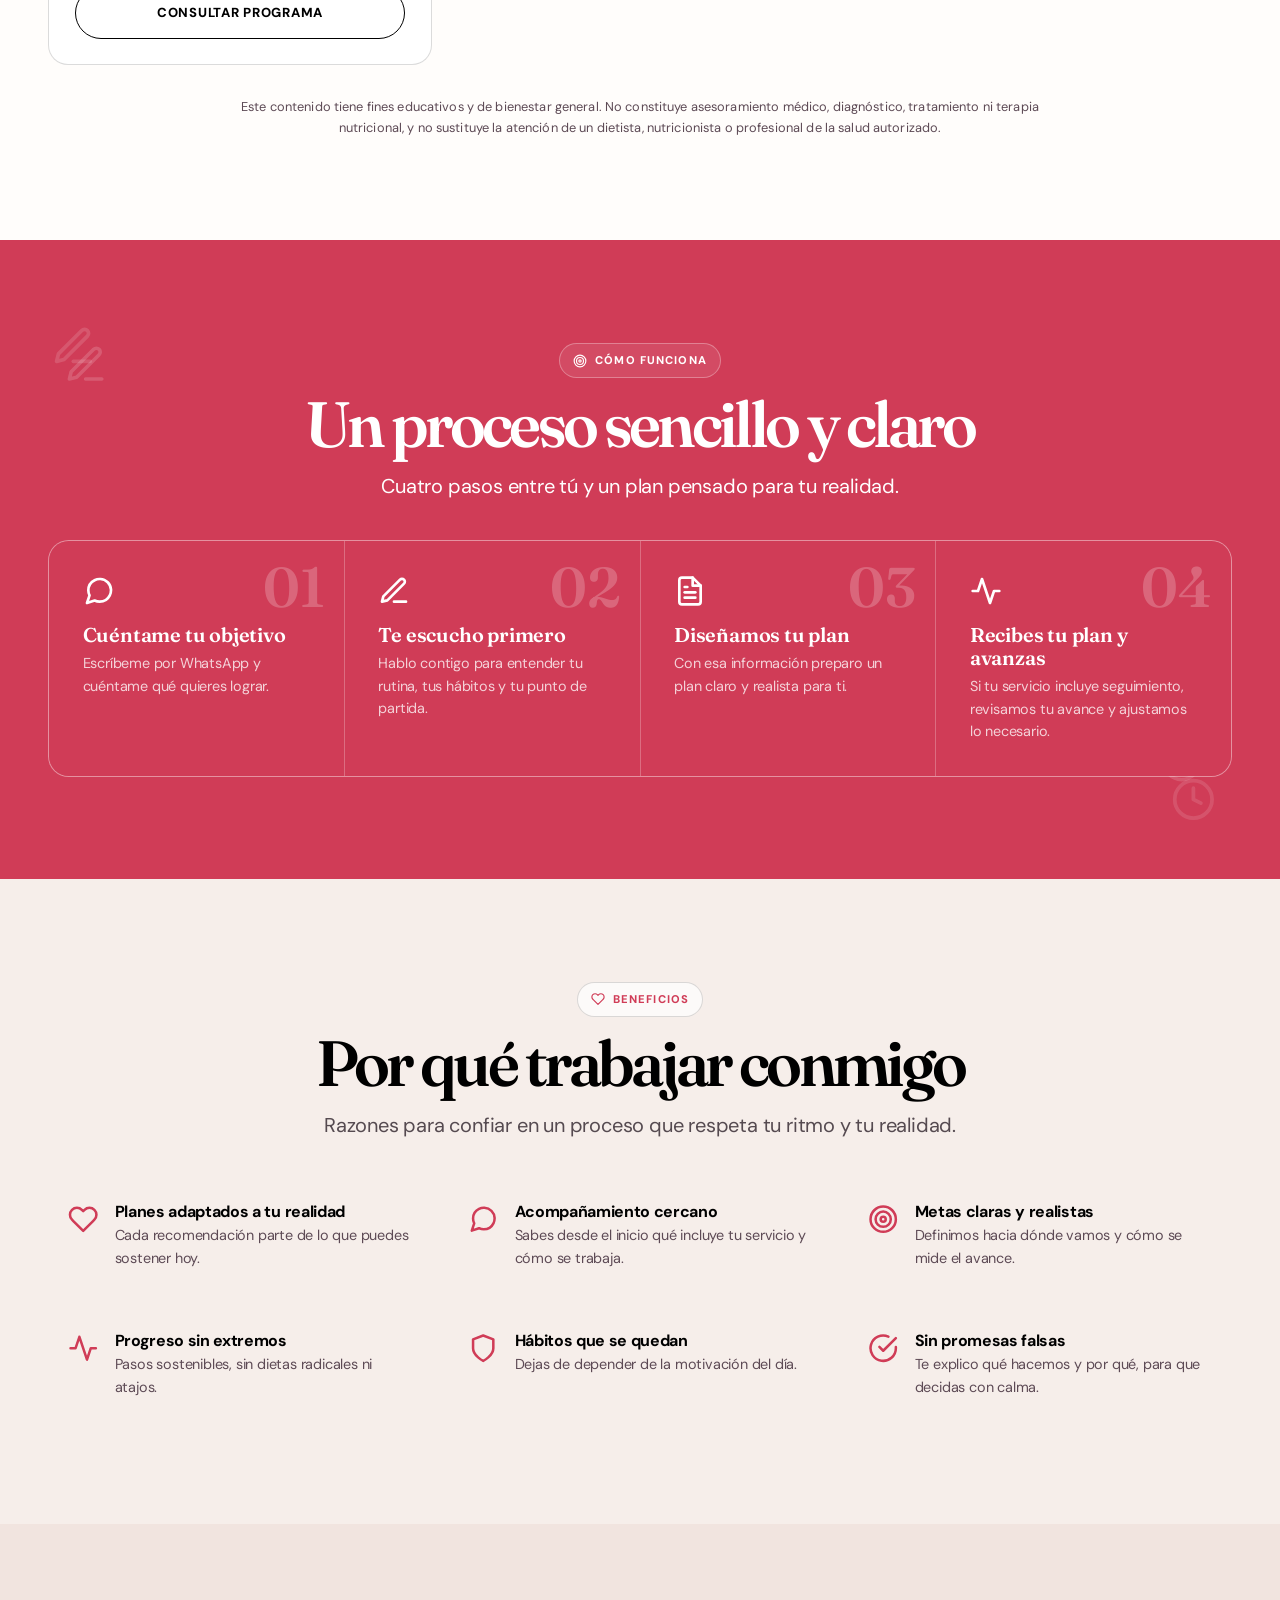
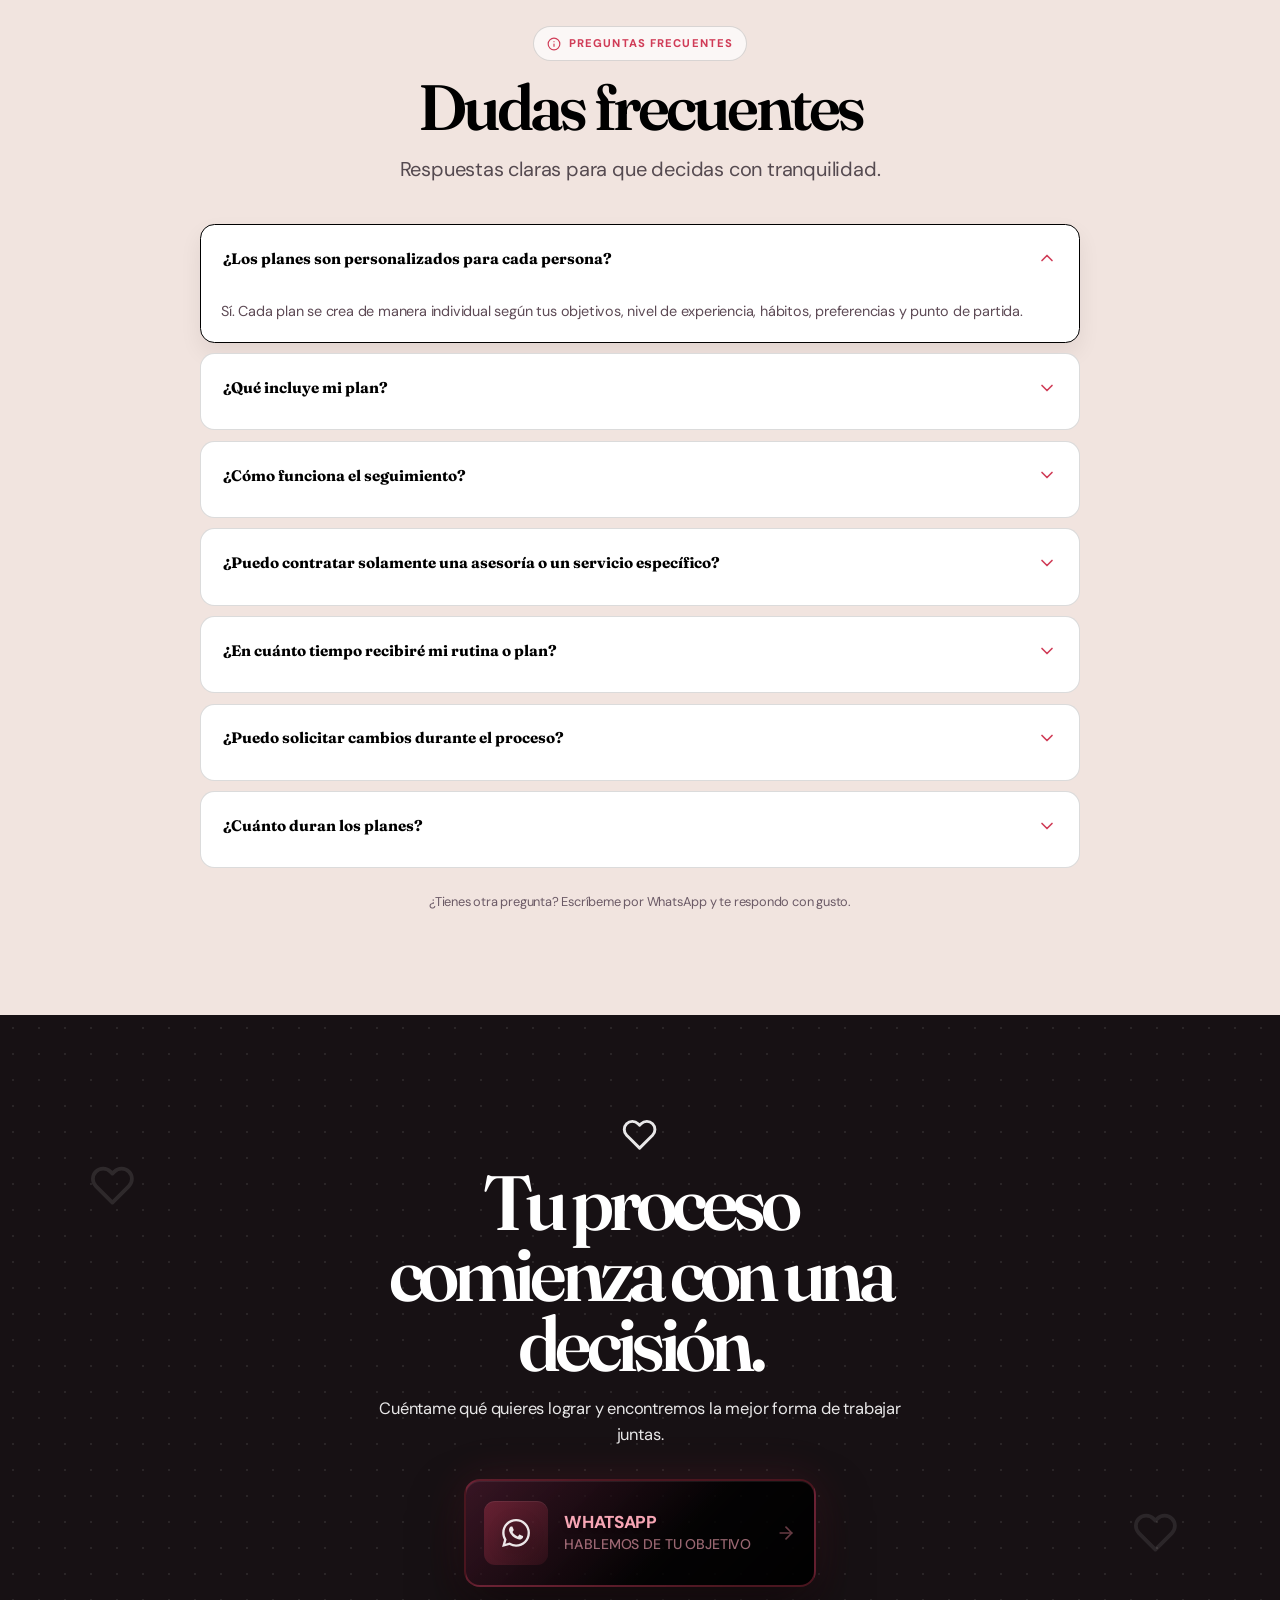
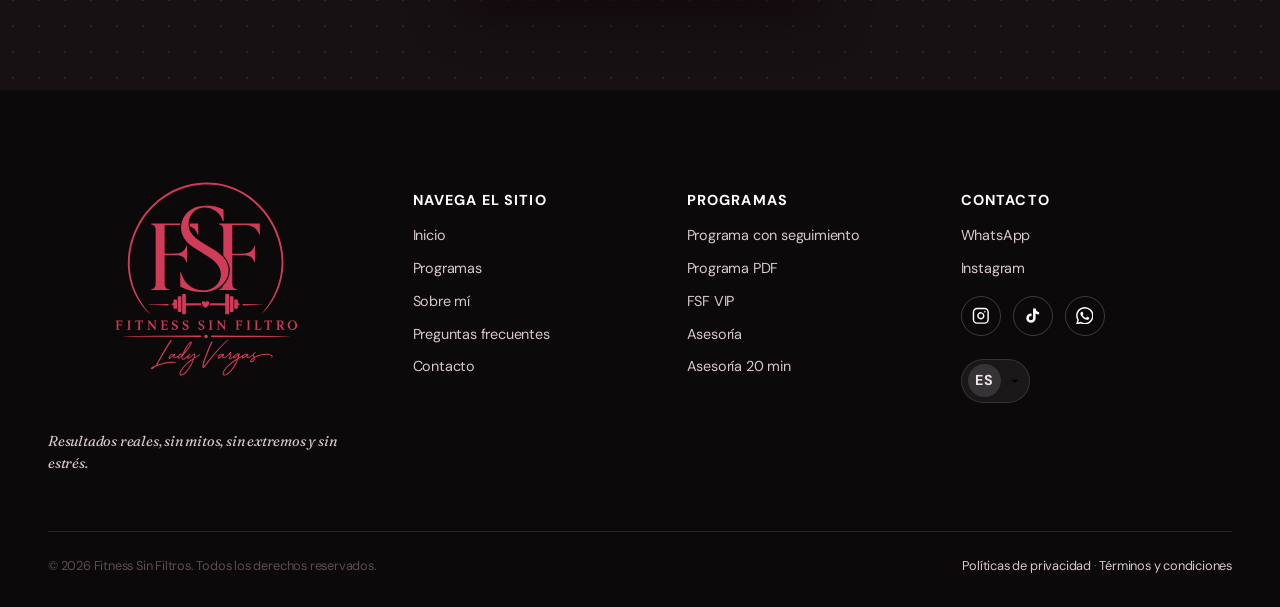
==== commit 7a008d2b: "feat: editorial redesign + FSF VIP card button fix + hero formats text + social links" ====
--- a/index.html
+++ b/index.html
@@ -298,7 +298,10 @@
               Entrenamiento, alimentación y acompañamiento personalizado para
               avanzar con confianza, sin fórmulas genéricas ni extremos.
             </p>
+            <p class="hero-formats">Entras, progresas y continúas.</p>
+            <!-- REVERTIR: si el cliente desaprueba, descomenta la linea de abajo y comenta la de arriba:
             <p class="hero-formats">Personal Training | Online Coaching | Fitness Nutrition Guide</p>
+            -->
             <div class="hero-actions">
               <a class="btn btn-secondary btn-lg" href="#servicios">
                 Ver programas
@@ -430,7 +433,7 @@
                 <div class="story__segments" aria-hidden="true">
                   <span><i></i></span><span><i></i></span><span><i></i></span><span><i></i></span><span><i></i></span>
                 </div>
-                <img class="is-active" src="assets/images/home/home-03-cambio-01.jpg" alt="El punto de partida, sin filtros" />
+                <img class="is-active" src="assets/images/home/home-03-cambio-rio.jpeg" alt="Mi proceso, capítulo 1 en el río" />
                 <img src="assets/images/home/home-04-cambio-02.jpg" alt="" aria-hidden="true" />
                 <img src="assets/images/home/home-05-cambio-03.jpg" alt="" aria-hidden="true" />
                 <img src="assets/images/home/home-06-cambio-04.jpg" alt="" aria-hidden="true" />
@@ -559,9 +562,9 @@
               <svg class="icon" aria-hidden="true"><use href="#icon-star"></use></svg>
               Programas
             </p>
-            <h2 id="servicios-titulo">Programas pensados para tu realidad</h2>
+            <h2 id="servicios-titulo">Programas y membresía pensados para tu realidad</h2>
             <p class="lead">
-              Todos los programas están diseñados en bloques de 8 semanas. Elige el que mejor se adapte a tu objetivo:
+              Elige entre dos programas de 8 semanas, una asesoría puntual o la membresía FSF VIP para seguir avanzando con estructura y comunidad.
             </p>
           </div>
 
@@ -571,21 +574,21 @@
                 <span class="service-icon" aria-hidden="true">
                   <svg class="icon"><use href="#icon-file-text"></use></svg>
                 </span>
-                <span class="flag flag--no-track">Sin seguimiento · 8 semanas</span>
-              </div>
-              <h3>Rutina PDF sin seguimiento personalizado</h3>
+                <span class="flag flag--featured">Con seguimiento · 8 semanas</span>
+              </div>
+              <h3>Alimentación + rutina 8 semanas con seguimiento personalizado</h3>
               <p class="service-card__desc">
-                Programa diseñado desde cero según tu nivel, objetivos, disponibilidad y acceso a equipos. Incluye estructura semanal, ejercicios, series, repeticiones, cardio y recomendaciones para ejecutar con buena técnica.
+                Programa completo en PDF con rutina y guía de alimentación. Incluye seguimiento para revisar tu avance, hacer ajustes cuando haga falta y acompañarte durante todo el proceso.
               </p>
               <div class="price-row">
-                <span class="price">$200</span>
+                <span class="price">$399</span>
                 <span class="price-note">pago único</span>
               </div>
               <a
                 class="btn btn-secondary btn-block"
                 href="#"
                 data-whatsapp
-                data-service-id="rutina-pdf-sin-seguimiento"
+                data-service-id="programa-8-semanas-seguimiento"
               >
                 Consultar programa
               </a>
@@ -596,24 +599,21 @@
                 <span class="service-icon" aria-hidden="true">
                   <svg class="icon"><use href="#icon-file-text"></use></svg>
                 </span>
-                <span class="flag flag--featured">
-                  <svg class="icon" aria-hidden="true"><use href="#icon-star"></use></svg>
-                  Recomendado · 8 semanas
-                </span>
-              </div>
-              <h3>Rutina PDF + seguimiento personalizado</h3>
+                <span class="flag flag--no-track">PDF · 8 semanas</span>
+              </div>
+              <h3>Alimentación + rutina 8 semanas sin seguimiento personalizado</h3>
               <p class="service-card__desc">
-                Programa de 8 semanas en PDF con acompañamiento para revisar el proceso, hacer ajustes cuando sea necesario y sostener el avance con seguimiento personalizado.
+                Una opción más simple para recibir tu programa en PDF con rutina y guía de alimentación, sin seguimiento personalizado.
               </p>
               <div class="price-row">
-                <span class="price">$250</span>
+                <span class="price">$299</span>
                 <span class="price-note">pago único</span>
               </div>
               <a
                 class="btn btn-primary btn-block"
                 href="#"
                 data-whatsapp
-                data-service-id="rutina-pdf-seguimiento"
+                data-service-id="programa-8-semanas-pdf"
               >
                 Consultar programa
               </a>
@@ -622,53 +622,37 @@
             <article class="service-card service-card--featured reveal">
               <div class="service-card__top">
                 <span class="service-icon" aria-hidden="true">
-                  <svg class="icon"><use href="#icon-apple"></use></svg>
+                  <svg class="icon"><use href="#icon-users"></use></svg>
                 </span>
                 <span class="flag flag--featured">
                   <svg class="icon" aria-hidden="true"><use href="#icon-star"></use></svg>
-                  Recomendado · 8 semanas
+                  Membresía VIP
                 </span>
               </div>
-              <h3>Guía Personal de Alimentación Fitness + seguimiento personalizado</h3>
-              <p class="service-card__desc">
-                Guía diseñada según tus objetivos de fitness, preferencias alimentarias, horarios y estilo de vida. Incluye estructura diaria de comidas, opciones para desayuno, almuerzo, cena y snacks, porciones sugeridas, lista de compras, hábitos y una estructura general de entrenamiento.
-              </p>
+              <h3>FSF VIP</h3>
+              <div class="service-card__glass-group" aria-label="Rutas de FSF VIP">
+                <div class="service-card__glass">
+                  <span class="vip-line">DEFINE — pérdida de grasa.</span>
+                </div>
+                <div class="service-card__glass">
+                  <span class="vip-line">BUILD — aumento de masa muscular.</span>
+                </div>
+                <div class="service-card__glass">
+                  <span class="vip-line">RESHAPE — recomposición corporal.</span>
+                </div>
+              </div>
+              <p class="service-card__tagline">Entras, progresas y continúas dentro de una comunidad con estructura y acompañamiento grupal.</p>
               <div class="price-row">
-                <span class="price">$250</span>
-                <span class="price-note">pago único</span>
+                <span class="price">$49</span>
+                <span class="price-note">al mes</span>
               </div>
               <a
                 class="btn btn-primary btn-block"
                 href="#"
                 data-whatsapp
-                data-service-id="guia-alimentacion-seguimiento"
+                data-service-id="fsf-vip"
               >
-                Consultar programa
-              </a>
-            </article>
-
-            <article class="service-card reveal">
-              <div class="service-card__top">
-                <span class="service-icon" aria-hidden="true">
-                  <svg class="icon"><use href="#icon-apple"></use></svg>
-                </span>
-                <span class="flag flag--no-track">Sin seguimiento · 8 semanas</span>
-              </div>
-              <h3>Guía Personal de Alimentación Fitness sin seguimiento</h3>
-              <p class="service-card__desc">
-                Guía personalizada con estructura diaria de comidas, porciones sugeridas, lista de compras, hábitos generales y una estructura general de entrenamiento para ayudarte a sostener el proceso.
-              </p>
-              <div class="price-row">
-                <span class="price">$200</span>
-                <span class="price-note">pago único</span>
-              </div>
-              <a
-                class="btn btn-secondary btn-block"
-                href="#"
-                data-whatsapp
-                data-service-id="guia-alimentacion-sin-seguimiento"
-              >
-                Consultar programa
+                Unirme a FSF VIP
               </a>
             </article>
 
@@ -697,37 +681,6 @@
               </a>
             </article>
 
-            <article class="service-card service-card--featured service-card--popular reveal">
-              <span class="popular-badge">
-                <svg class="icon" aria-hidden="true"><use href="#icon-star"></use></svg>
-                Más popular
-              </span>
-              <div class="service-card__top">
-                <span class="service-icon" aria-hidden="true">
-                  <svg class="icon"><use href="#icon-heart"></use></svg>
-                </span>
-                <span class="flag flag--featured">
-                  <svg class="icon" aria-hidden="true"><use href="#icon-star"></use></svg>
-                  Pack completo · 8 semanas
-                </span>
-              </div>
-              <h3>Pack especial 8 semanas</h3>
-              <p class="service-card__desc">
-                Incluye rutina PDF y guía de alimentación con seguimiento personalizado durante 8 semanas, para tener una solución completa y más estratégica.
-              </p>
-              <div class="price-row">
-                <span class="price">$399</span>
-                <span class="price-note">pago único</span>
-              </div>
-              <a
-                class="btn btn-primary btn-block"
-                href="#"
-                data-whatsapp
-                data-service-id="pack-8-semanas"
-              >
-                Consultar pack
-              </a>
-            </article>
           </div>
 
           <div class="health-note reveal" role="note">
@@ -1055,12 +1008,11 @@
           <div class="footer-col">
             <h4>Programas</h4>
             <ul class="footer-list" role="list">
-              <li><a href="pages/servicios.html#rutina-pdf-sin-seguimiento">Rutina PDF sin seguimiento</a></li>
-              <li><a href="pages/servicios.html#rutina-pdf-seguimiento">Rutina PDF + seguimiento</a></li>
-              <li><a href="pages/servicios.html#guia-alimentacion-seguimiento">Guía alimentación + seguimiento</a></li>
-              <li><a href="pages/servicios.html#guia-alimentacion-sin-seguimiento">Guía alimentación sin seguimiento</a></li>
+              <li><a href="pages/servicios.html#programa-8-semanas-seguimiento">Programa con seguimiento</a></li>
+              <li><a href="pages/servicios.html#programa-8-semanas-pdf">Programa PDF</a></li>
+              <li><a href="pages/servicios.html#fsf-vip">FSF VIP</a></li>
+              <li><a href="pages/servicios.html#asesoria">Asesoría</a></li>
               <li><a href="pages/servicios.html#asesoria">Asesoría 20 min</a></li>
-              <li><a href="pages/servicios.html#pack-8-semanas">Pack 8 semanas</a></li>
             </ul>
           </div>
 
--- a/css/style.css
+++ b/css/style.css
@@ -766,6 +766,8 @@
   display: flex;
   flex-direction: column;
   gap: 0.9rem;
+  height: clamp(26rem, 30vw, 27.75rem);
+  overflow: hidden;
   background: var(--color-white);
   border: 1px solid var(--color-border);
   border-radius: var(--radius-md);
@@ -850,6 +852,8 @@
 .service-card__desc {
   flex: 1;
   font-size: var(--fs-small);
+  line-height: 1.48;
+  overflow: hidden;
 }
 
 .price-row {
@@ -1475,10 +1479,12 @@
 .service-detail {
   display: flex;
   flex-direction: column;
+  height: clamp(26rem, 30vw, 27.75rem);
+  overflow: hidden;
   border: 1px solid var(--color-border);
   border-radius: var(--radius-md);
   background: var(--color-white);
-  padding: 1.6rem;
+  padding: 1.45rem;
   box-shadow: var(--shadow-sm);
 }
 
@@ -1486,7 +1492,7 @@
   display: flex;
   gap: 1rem;
   align-items: center;
-  margin-bottom: 1rem;
+  margin-bottom: 0.8rem;
 }
 
 .service-detail h3 {
@@ -1496,10 +1502,12 @@
 .service-detail p {
   flex: 1 1 auto;
   font-size: var(--fs-small);
+  line-height: 1.48;
+  overflow: hidden;
 }
 
 .service-detail .price-row {
-  margin: 1rem 0 0.75rem;
+  margin: 0.85rem 0 0.65rem;
 }
 
 .service-detail .btn {
--- a/css/editorial-overhaul.css
+++ b/css/editorial-overhaul.css
@@ -465,15 +465,19 @@
   width: 100%;
   height: 100%;
   object-fit: cover;
+  object-position: center 18%;
   opacity: 0;
-  transform: scale(1.12);
-  transition: opacity 0.65s ease, transform 0.9s ease;
+  transform: scale(1.035) translateY(10px);
+  filter: saturate(1.04) contrast(1.02);
+  transition: opacity 0.65s ease, transform 0.9s ease, filter 0.9s ease;
 }
 
 .story__media img.is-active {
   opacity: 1;
-  transform: scale(1);
-  transition: opacity 0.65s ease, transform 7.5s cubic-bezier(0.22, 0.61, 0.36, 1);
+  transform: scale(1) translateY(0);
+  filter: none;
+  animation: image-enter 0.9s cubic-bezier(0.22, 1, 0.36, 1) both;
+  transition: opacity 0.65s ease, transform 0.9s ease, filter 0.9s ease;
 }
 
 .story__media::after {
@@ -667,11 +671,14 @@
 }
 
 #servicios { background: #fffdfb; }
-.services-grid { gap: 1rem; }
+.services-grid { gap: 1rem; align-items: stretch; }
 .service-card, .service-detail {
   border: 1px solid var(--line-strong);
   border-radius: 1.25rem;
   background: #fff;
+  min-height: clamp(26rem, 30vw, 27.75rem);
+  height: auto;
+  overflow: hidden;
   box-shadow: none;
   transition: transform .3s var(--ease), border-color .3s var(--ease), box-shadow .3s var(--ease);
 }
@@ -693,8 +700,50 @@
 .service-card--featured .service-icon { background: rgba(255,255,255,.1); color: #ffb0bf; }
 .service-card--featured .btn-primary { background: #fff; color: #000; }
 .service-card--featured .btn-primary:hover { background: #ffd2da; }
-.service-card h3 { font-size: 1.35rem; letter-spacing: -.04em; }
-.service-card__desc { color: #63575d; line-height: 1.58; }
+.service-card h3 { font-size: 1.2rem; letter-spacing: -.04em; }
+.service-card__desc { color: #63575d; line-height: 1.48; overflow: hidden; }
+.service-card__glass-group {
+  display: grid;
+  gap: .55rem;
+  margin-top: .75rem;
+}
+.service-card__glass {
+  padding: .66rem .85rem;
+  border-radius: 1.05rem;
+  background: linear-gradient(135deg, rgba(255,255,255,.16), rgba(255,255,255,.08));
+  border: 1px solid rgba(255,255,255,.18);
+  box-shadow:
+    inset 0 1px 0 rgba(255,255,255,.18),
+    0 12px 28px rgba(0, 0, 0, .14);
+  backdrop-filter: blur(14px) saturate(1.2);
+  -webkit-backdrop-filter: blur(14px) saturate(1.2);
+}
+.service-card__glass--wide {
+  padding-block: .95rem;
+}
+.service-card__glass .vip-line {
+  display: block;
+  color: inherit;
+  line-height: 1.45;
+  letter-spacing: -.01em;
+}
+.service-card__tagline {
+  margin: .75rem 0 0;
+  text-align: center;
+  font-size: .8rem;
+  line-height: 1.45;
+  color: rgba(255, 255, 255, .78);
+  letter-spacing: -.01em;
+}
+.service-card__chips {
+  display: flex;
+  flex-wrap: wrap;
+  gap: .5rem;
+  margin-top: .7rem;
+}
+.service-card__chips .chip {
+  margin: 0;
+}
 .service-icon { border-radius: 50%; background: var(--color-pink-light); color: var(--brand-rose); }
 .flag { border: 0; background: #f0e9e4; color: #4d4046; font-size: .64rem; }
 .flag--featured { background: var(--brand-rose); color: #fff; }
@@ -840,10 +889,36 @@
 .sub-hero h1 { overflow-wrap: anywhere; }
 .sub-hero p { color: #554a50; }
 .about-media__placeholder { background: #f0e4df; color: #463a3f; }
-.service-detail { padding: 1.75rem; }
+.service-detail { padding: 1.45rem; }
 .service-detail:hover { transform: translateY(-5px); }
 .service-detail h3 { letter-spacing: -.045em; }
 .chip { border: 0; background: var(--color-pink-light); color: var(--brand-rose); }
+.service-detail__list {
+  display: grid;
+  gap: .55rem;
+  margin: .75rem 0 0;
+  padding-left: 1.1rem;
+  color: #63575d;
+  font-size: .93rem;
+}
+.service-detail__list li {
+  line-height: 1.48;
+}
+.service-detail__note {
+  margin: .75rem 0 0;
+  color: #7a6a72;
+  font-size: .84rem;
+  font-style: italic;
+}
+.service-detail__head {
+  margin-bottom: .8rem;
+}
+.service-detail p {
+  line-height: 1.48;
+}
+.service-card__desc, .service-detail p {
+  overflow: hidden;
+}
 .contact-grid { align-items: start; }
 .form { padding: clamp(1.25rem,3vw,2.25rem); border: 1px solid var(--line-strong); border-radius: 1.25rem; background: #fff; box-shadow: var(--elevation); }
 .form-control { border-width: 1px; border-color: var(--line-strong); background: #fffdfb; }
@@ -1403,6 +1478,19 @@
   to { transform: translateY(14px) rotate(6deg); }
 }
 
+@keyframes image-enter {
+  from {
+    opacity: 0;
+    transform: scale(1.06) translateY(16px);
+    filter: saturate(1.12) contrast(1.05) blur(4px);
+  }
+  to {
+    opacity: 1;
+    transform: scale(1) translateY(0);
+    filter: none;
+  }
+}
+
 .brand-about, .cta-final { position: relative; overflow: hidden; }
 .brand-about .container, .cta-final .container { position: relative; z-index: 1; }
 
@@ -1412,6 +1500,9 @@
 
 @media (prefers-reduced-motion: reduce) {
   .float-el { animation: none; }
+  .story__media img.is-active {
+    animation: none;
+  }
 }
 
 /* ==========================================================================
@@ -1450,8 +1541,12 @@
   width: 100%;
   height: 100%;
   object-fit: cover;
+  object-position: center 20%;
   user-select: none;
   -webkit-user-drag: none;
+  transform: scale(1.02);
+  filter: saturate(1.03) contrast(1.01);
+  animation: image-enter 0.9s cubic-bezier(0.22, 1, 0.36, 1) both;
 }
 
 .ba-after {
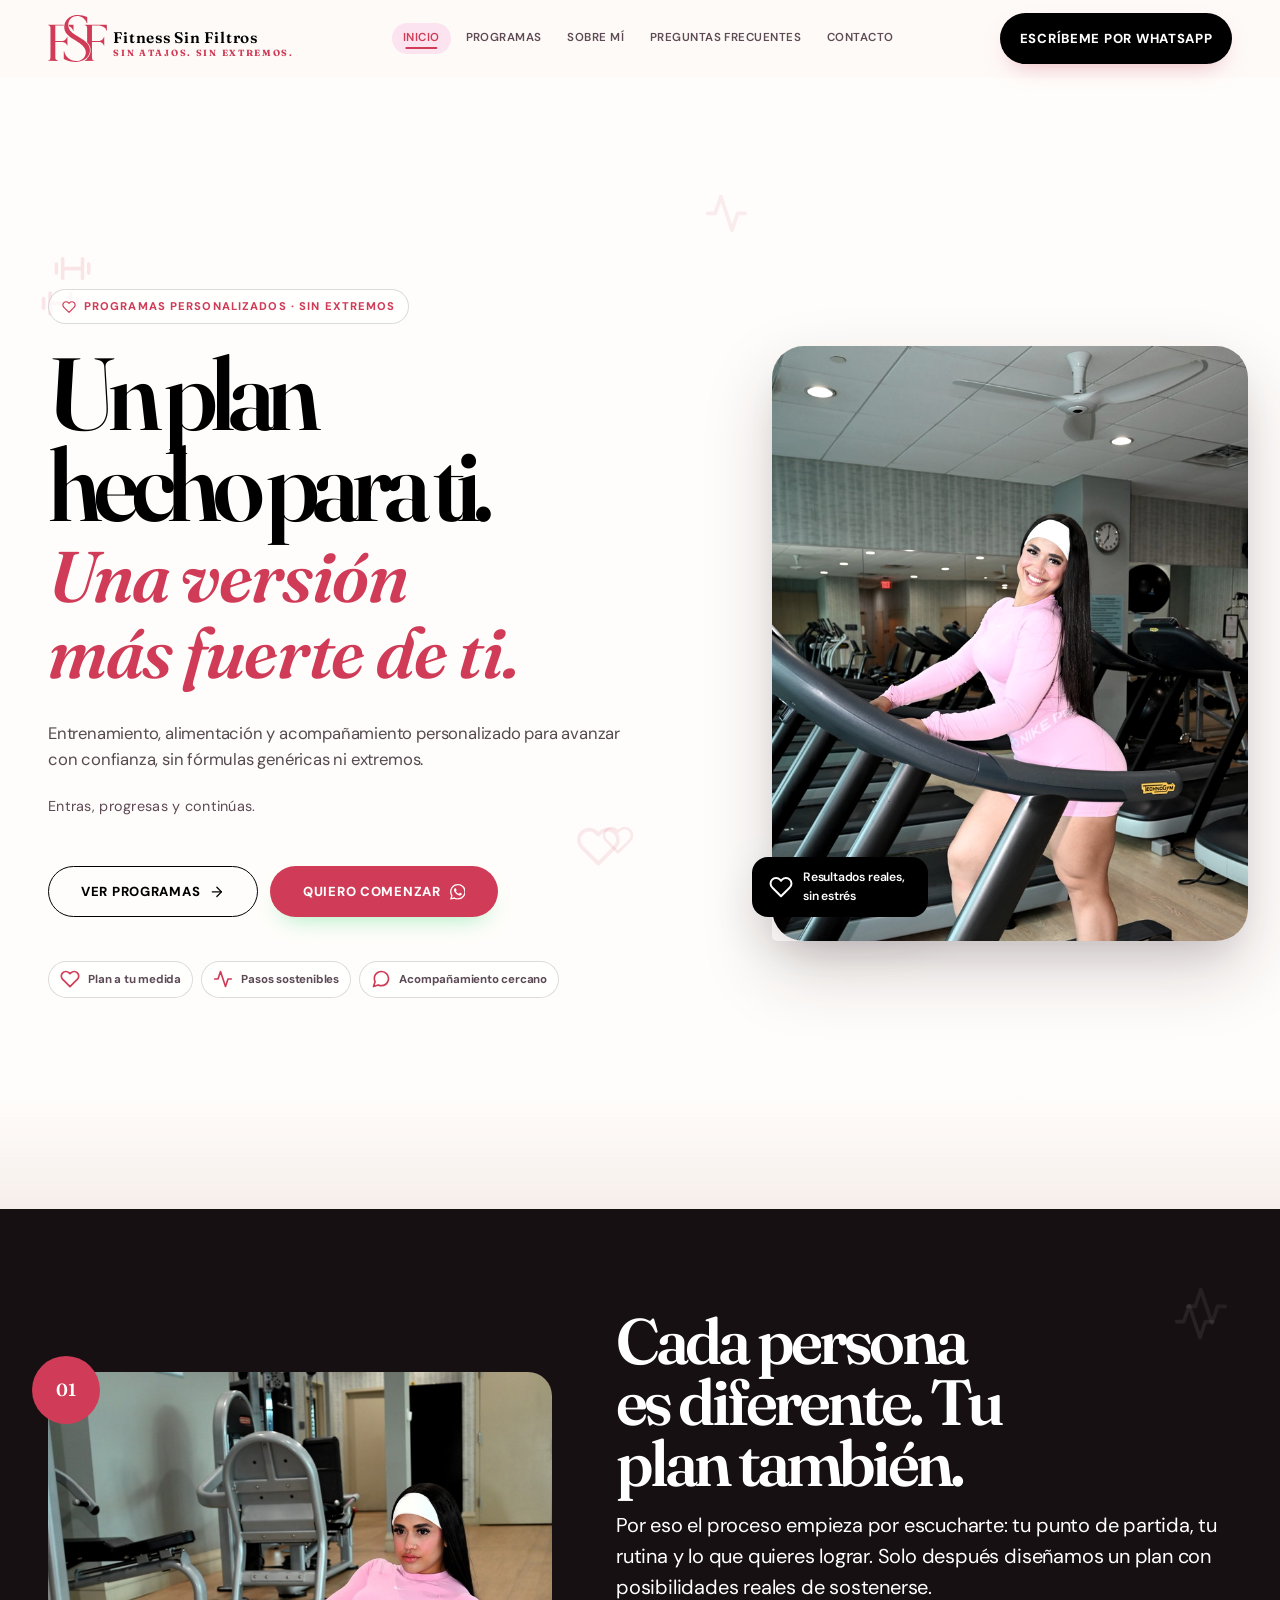
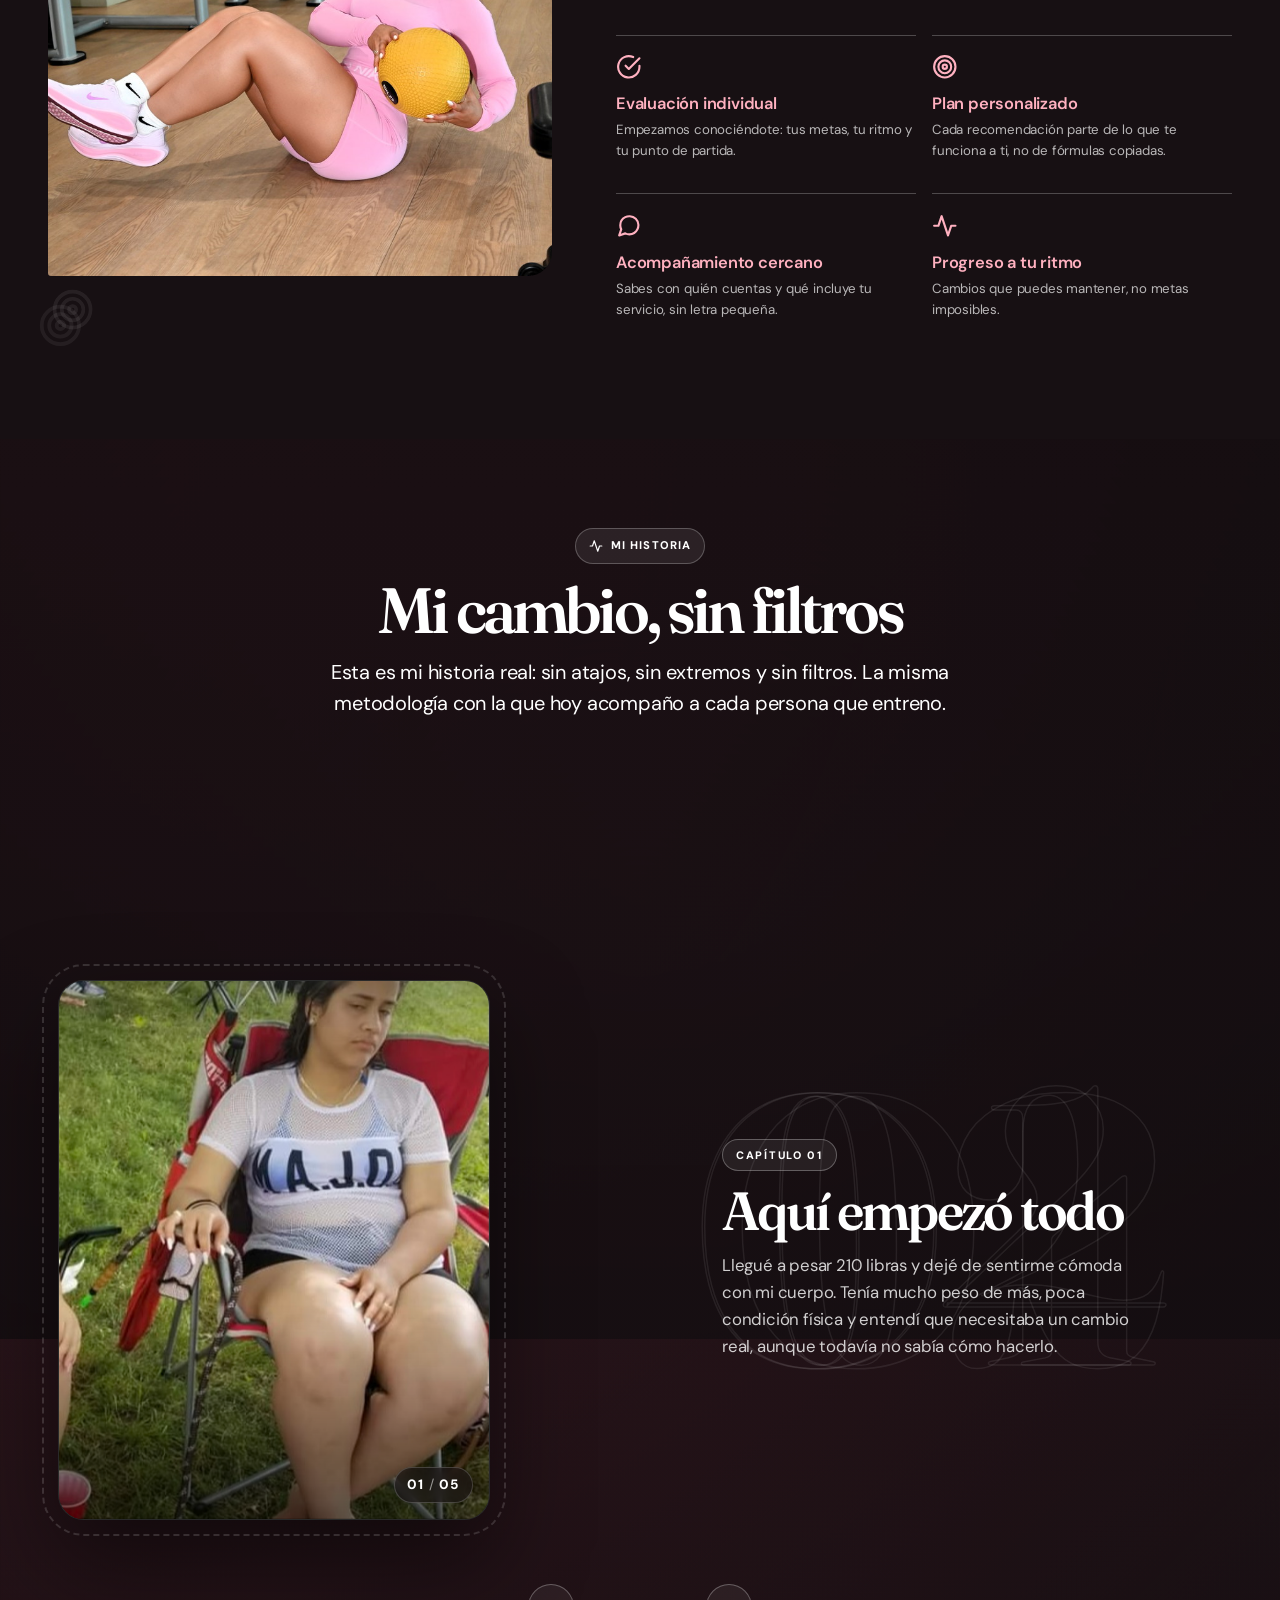
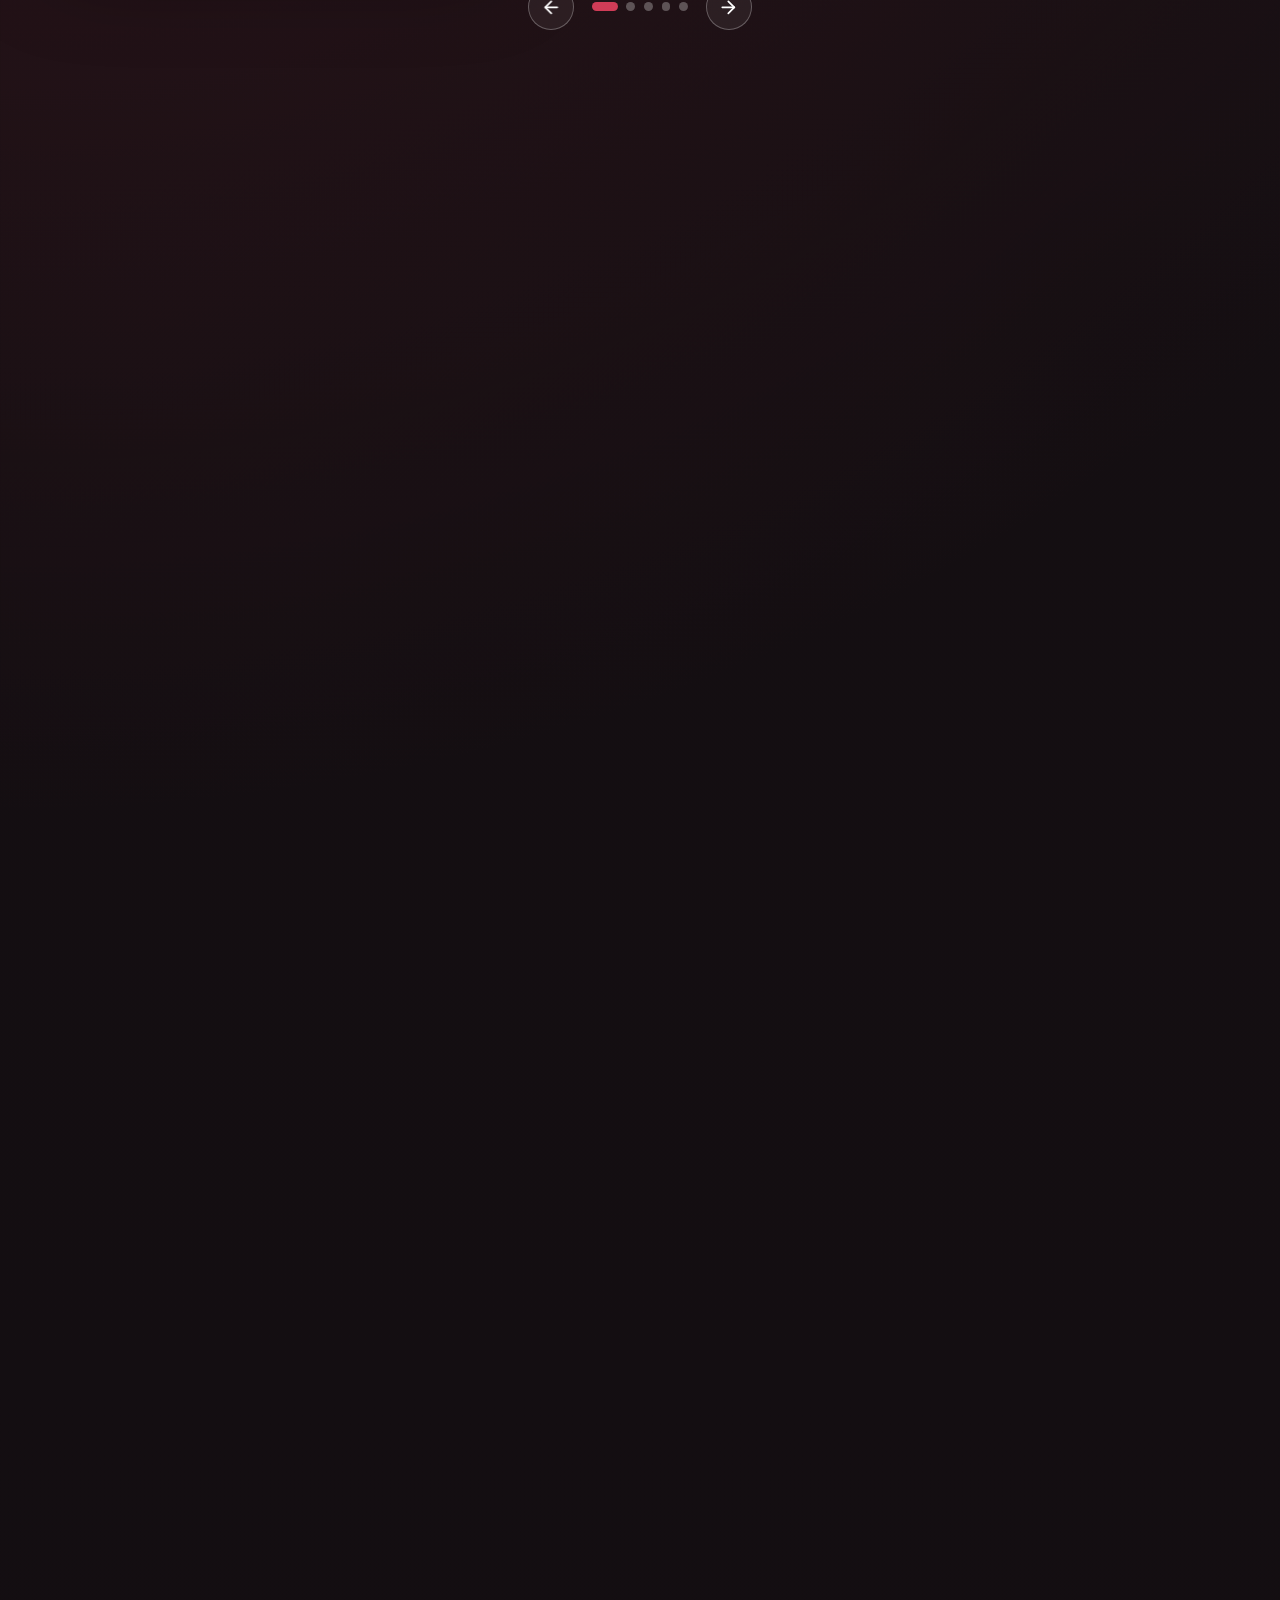
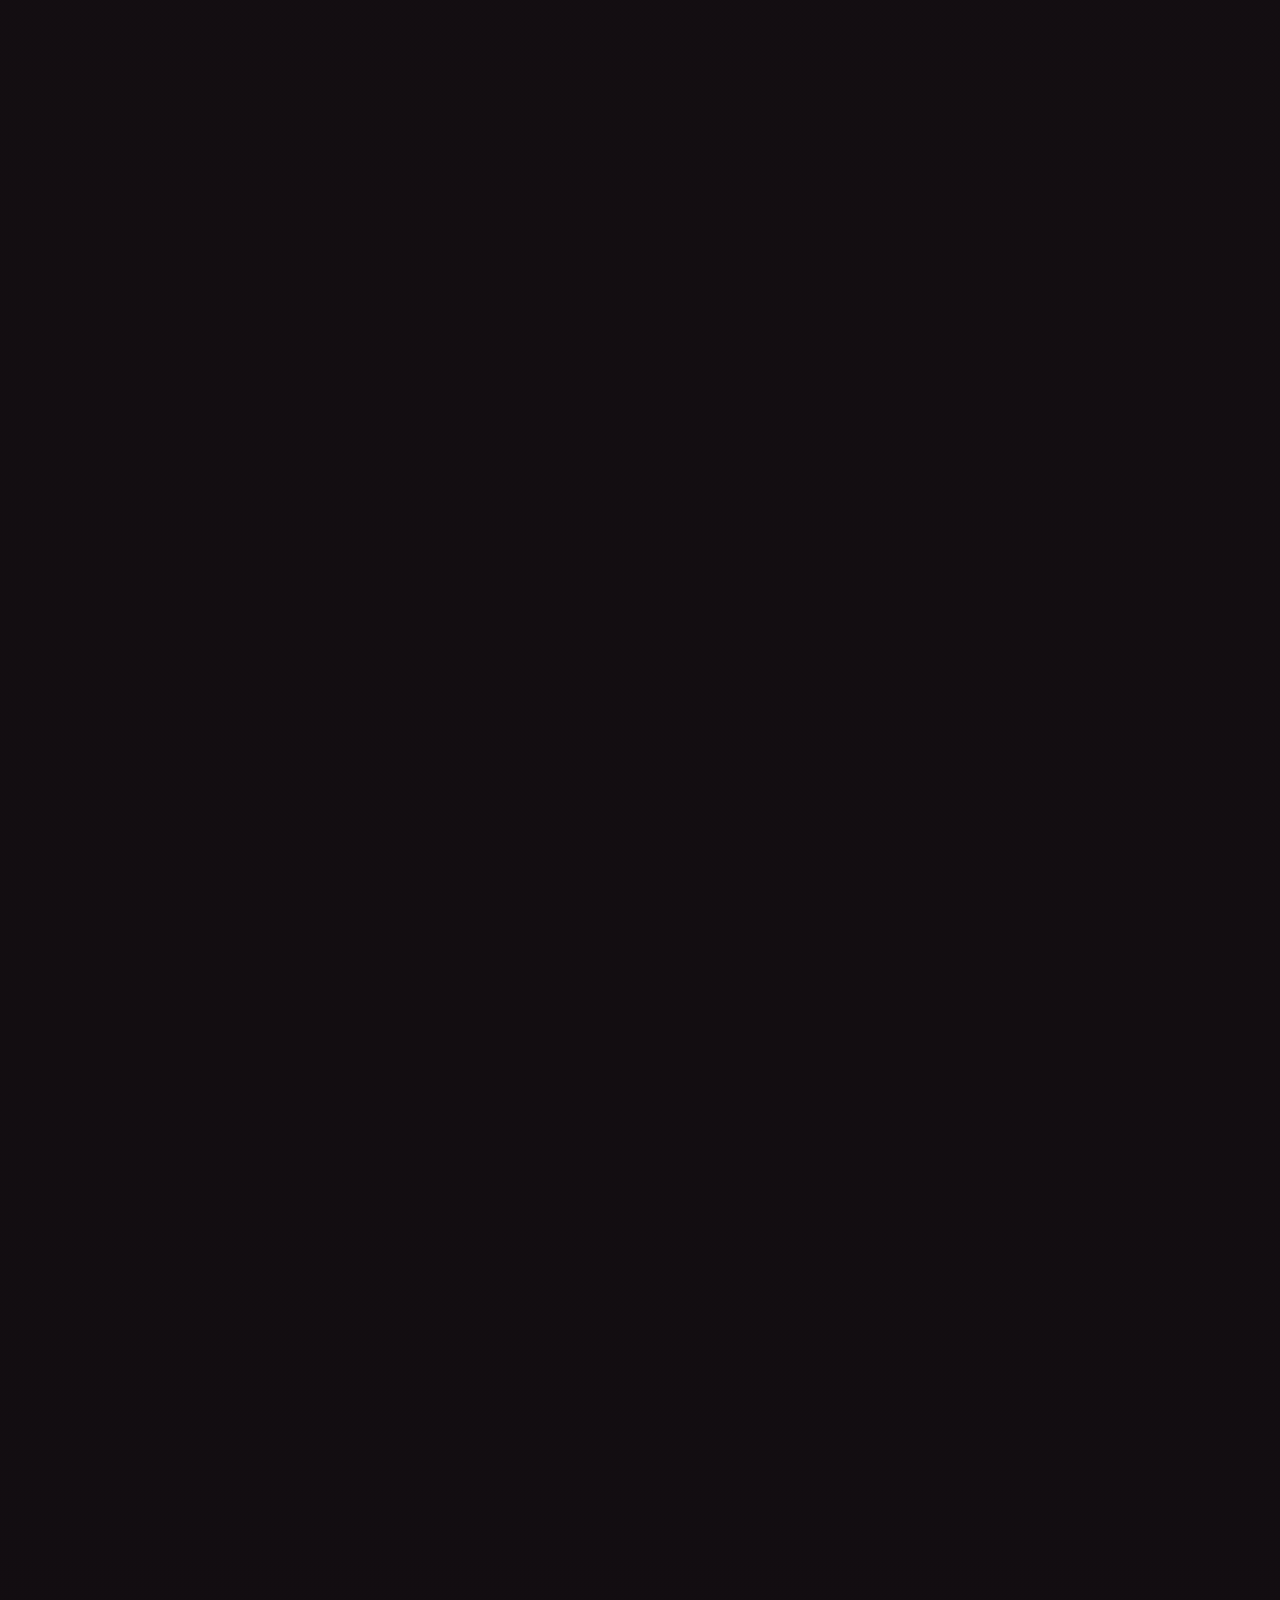
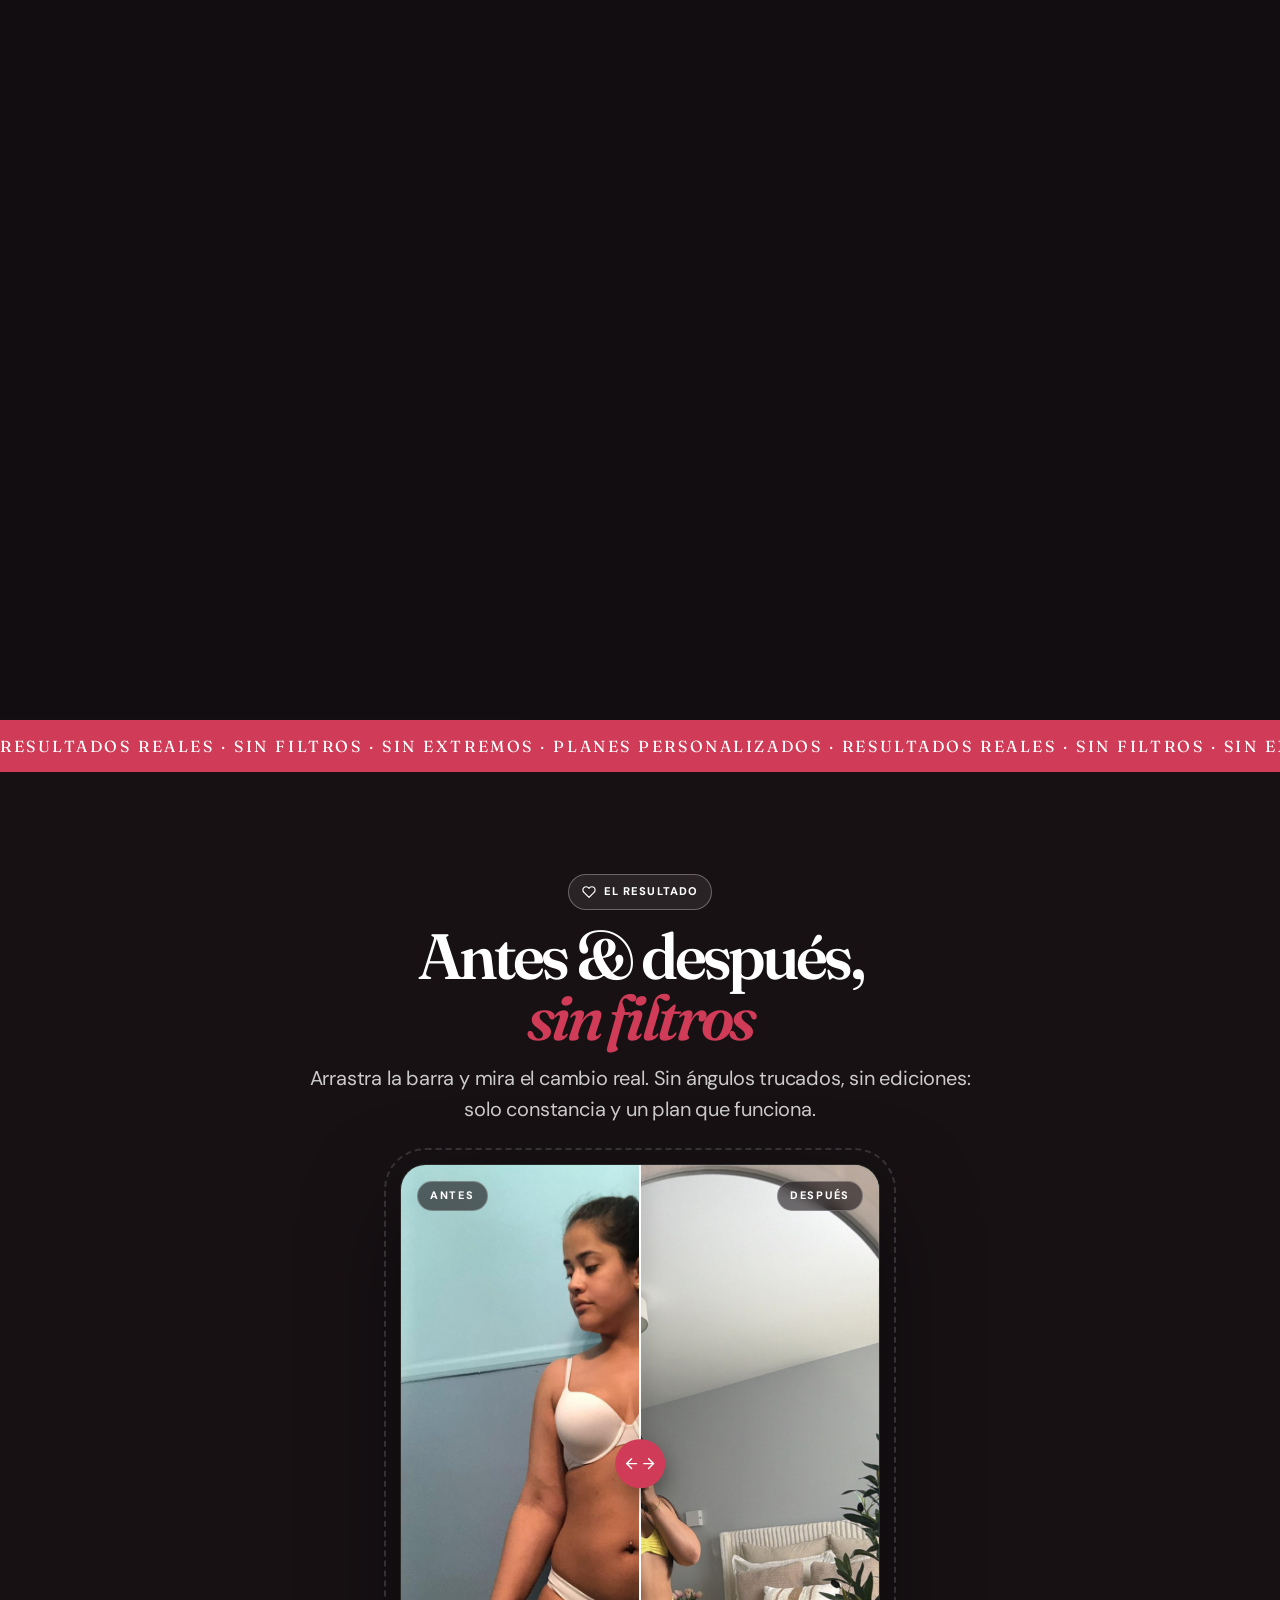
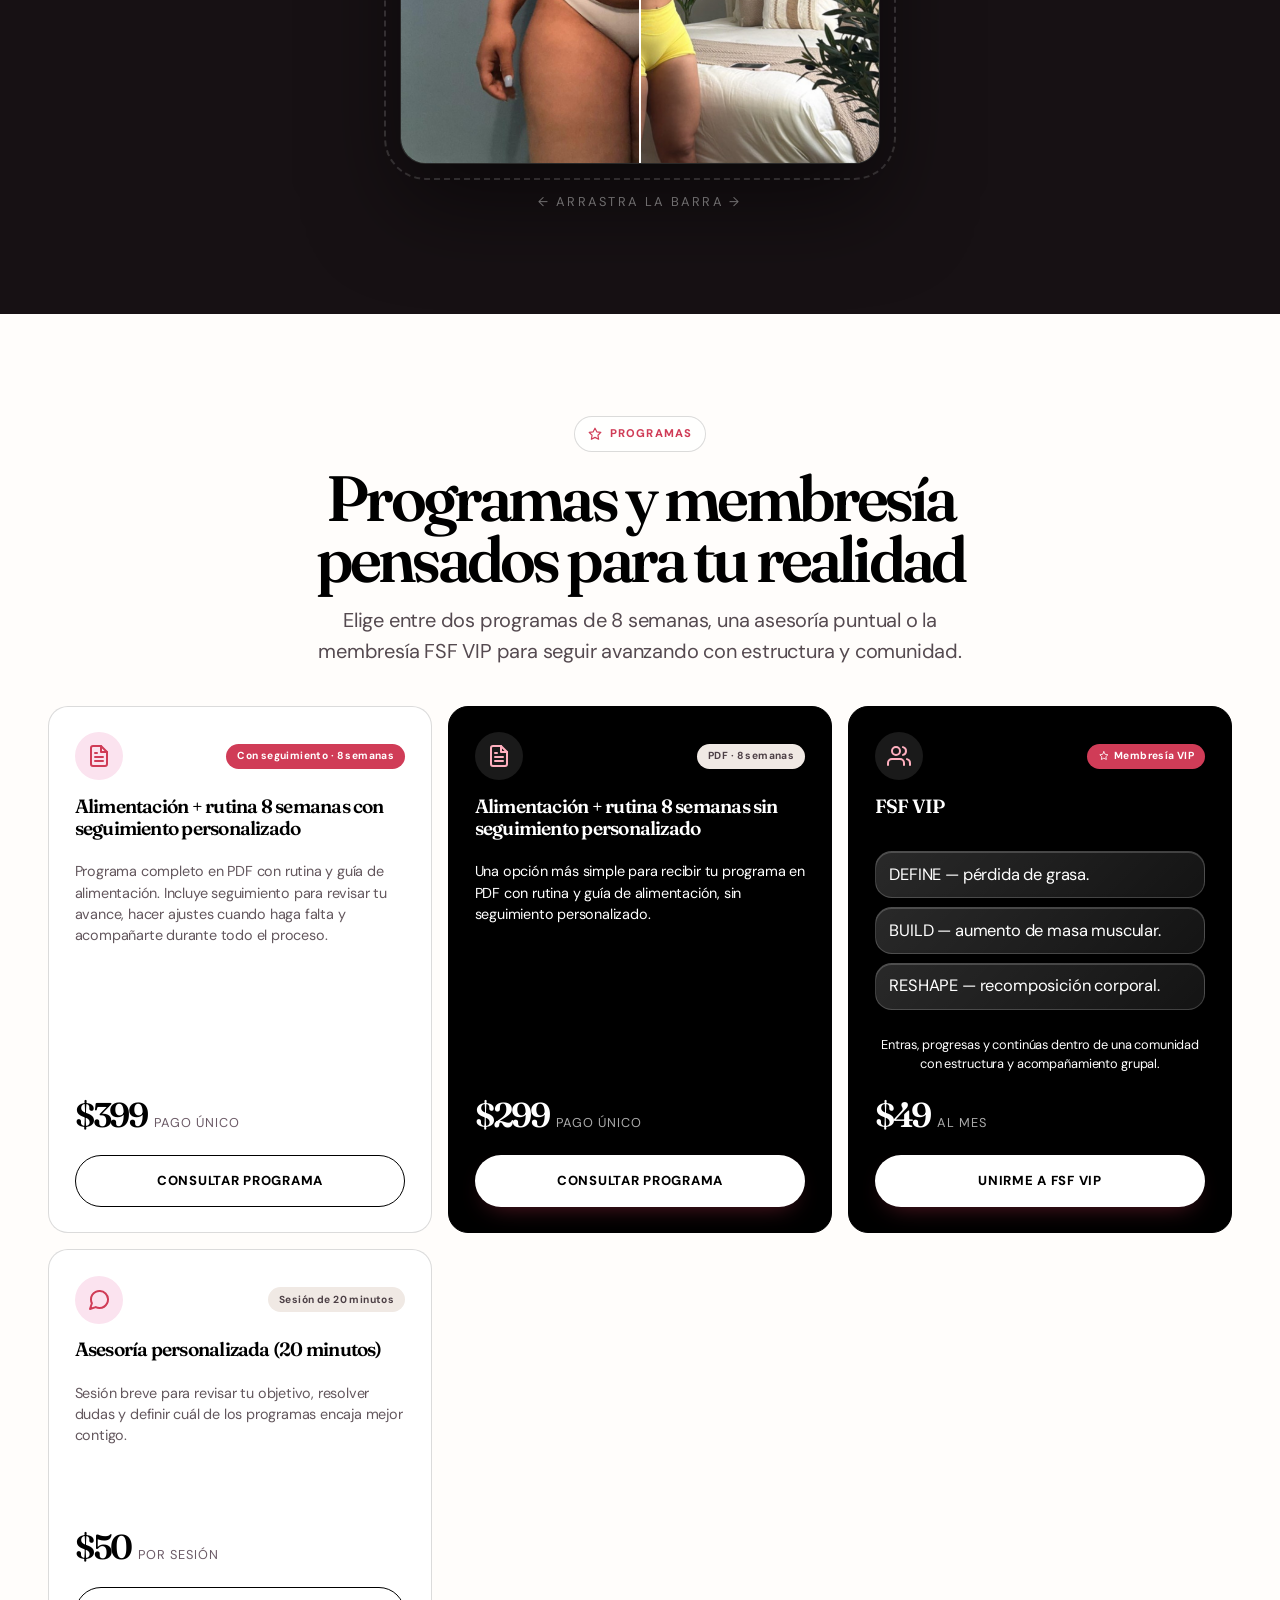
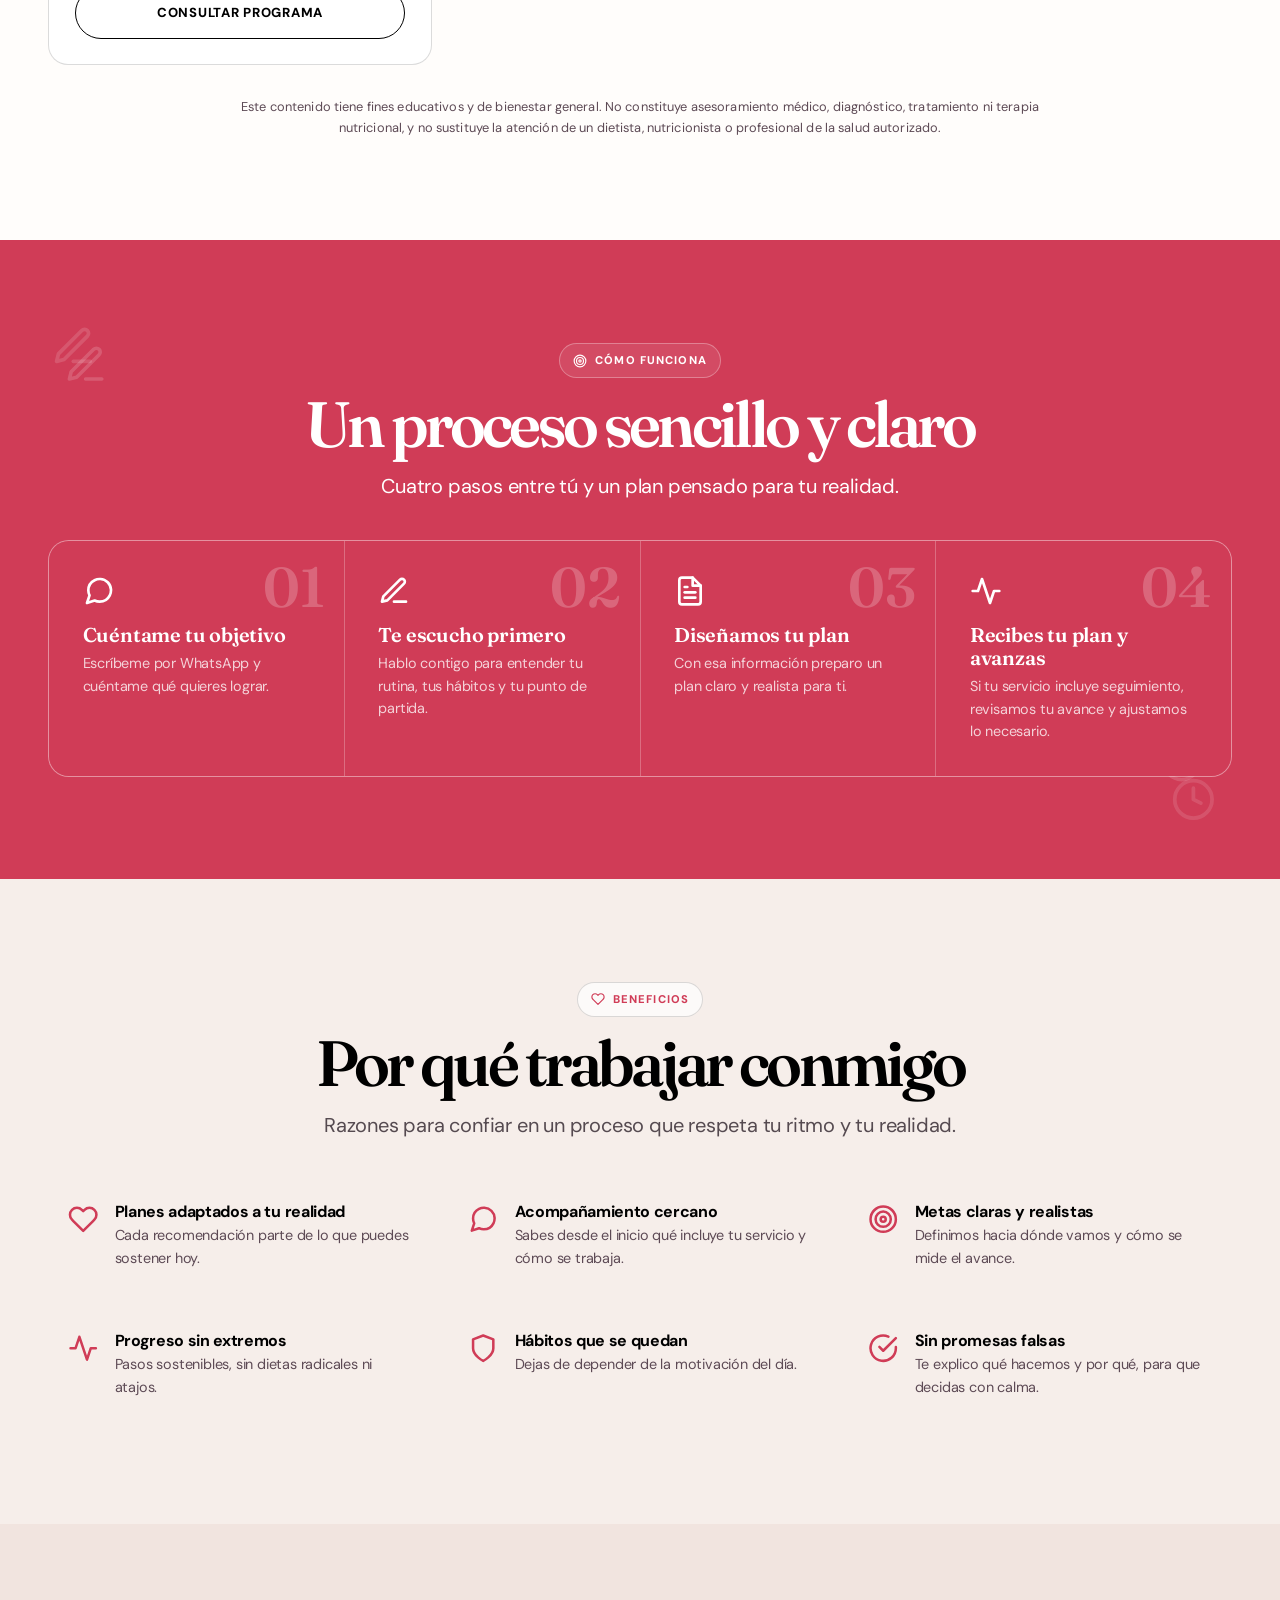
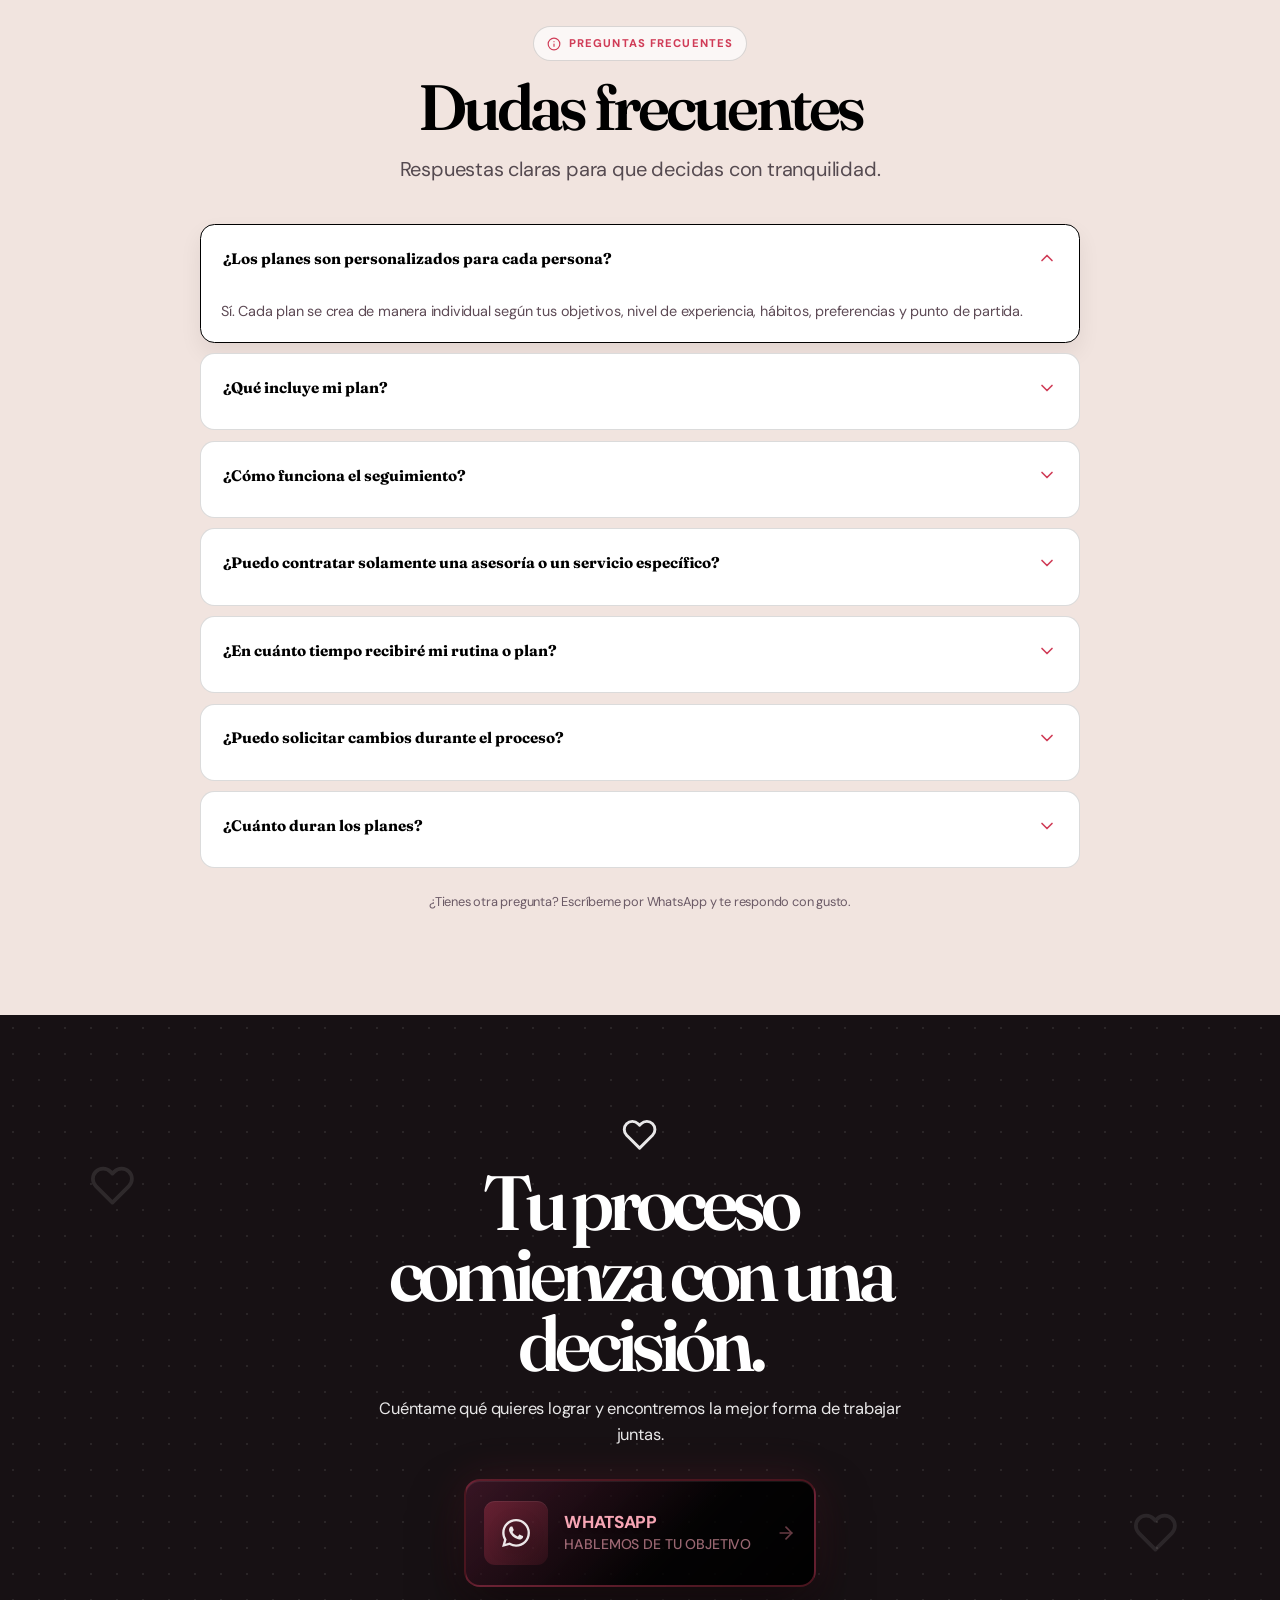
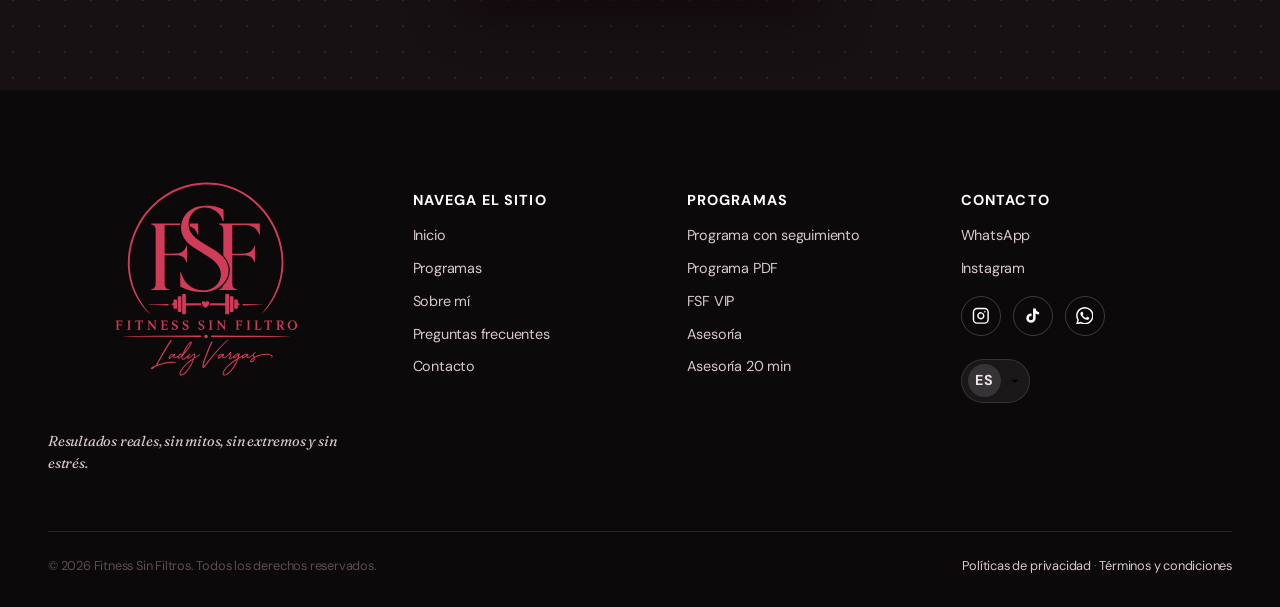
==== commit 96f9279f: "chore: remove story loading segments (barritas de carga)" ====
--- a/index.html
+++ b/index.html
@@ -430,9 +430,6 @@
 
             <div class="story__stage container">
               <figure class="story__media">
-                <div class="story__segments" aria-hidden="true">
-                  <span><i></i></span><span><i></i></span><span><i></i></span><span><i></i></span><span><i></i></span>
-                </div>
                 <img class="is-active" src="assets/images/home/home-03-cambio-rio.jpeg" alt="Mi proceso, capítulo 1 en el río" />
                 <img src="assets/images/home/home-04-cambio-02.jpg" alt="" aria-hidden="true" />
                 <img src="assets/images/home/home-05-cambio-03.jpg" alt="" aria-hidden="true" />
--- a/css/editorial-overhaul.css
+++ b/css/editorial-overhaul.css
@@ -486,32 +486,6 @@
   inset: 0;
   background: linear-gradient(180deg, rgba(0, 0, 0, 0.24), transparent 30%, transparent 60%, rgba(0, 0, 0, 0.55));
   pointer-events: none;
-}
-
-.story__segments {
-  position: absolute;
-  top: 1rem;
-  left: 1rem;
-  right: 1rem;
-  display: flex;
-  gap: 0.4rem;
-  z-index: 2;
-}
-
-.story__segments span {
-  flex: 1;
-  height: 3px;
-  border-radius: 999px;
-  background: rgba(255, 255, 255, 0.25);
-  overflow: hidden;
-}
-
-.story__segments i {
-  display: block;
-  height: 100%;
-  background: #fff;
-  transform-origin: left;
-  transform: scaleX(0);
 }
 
 .story__counter {
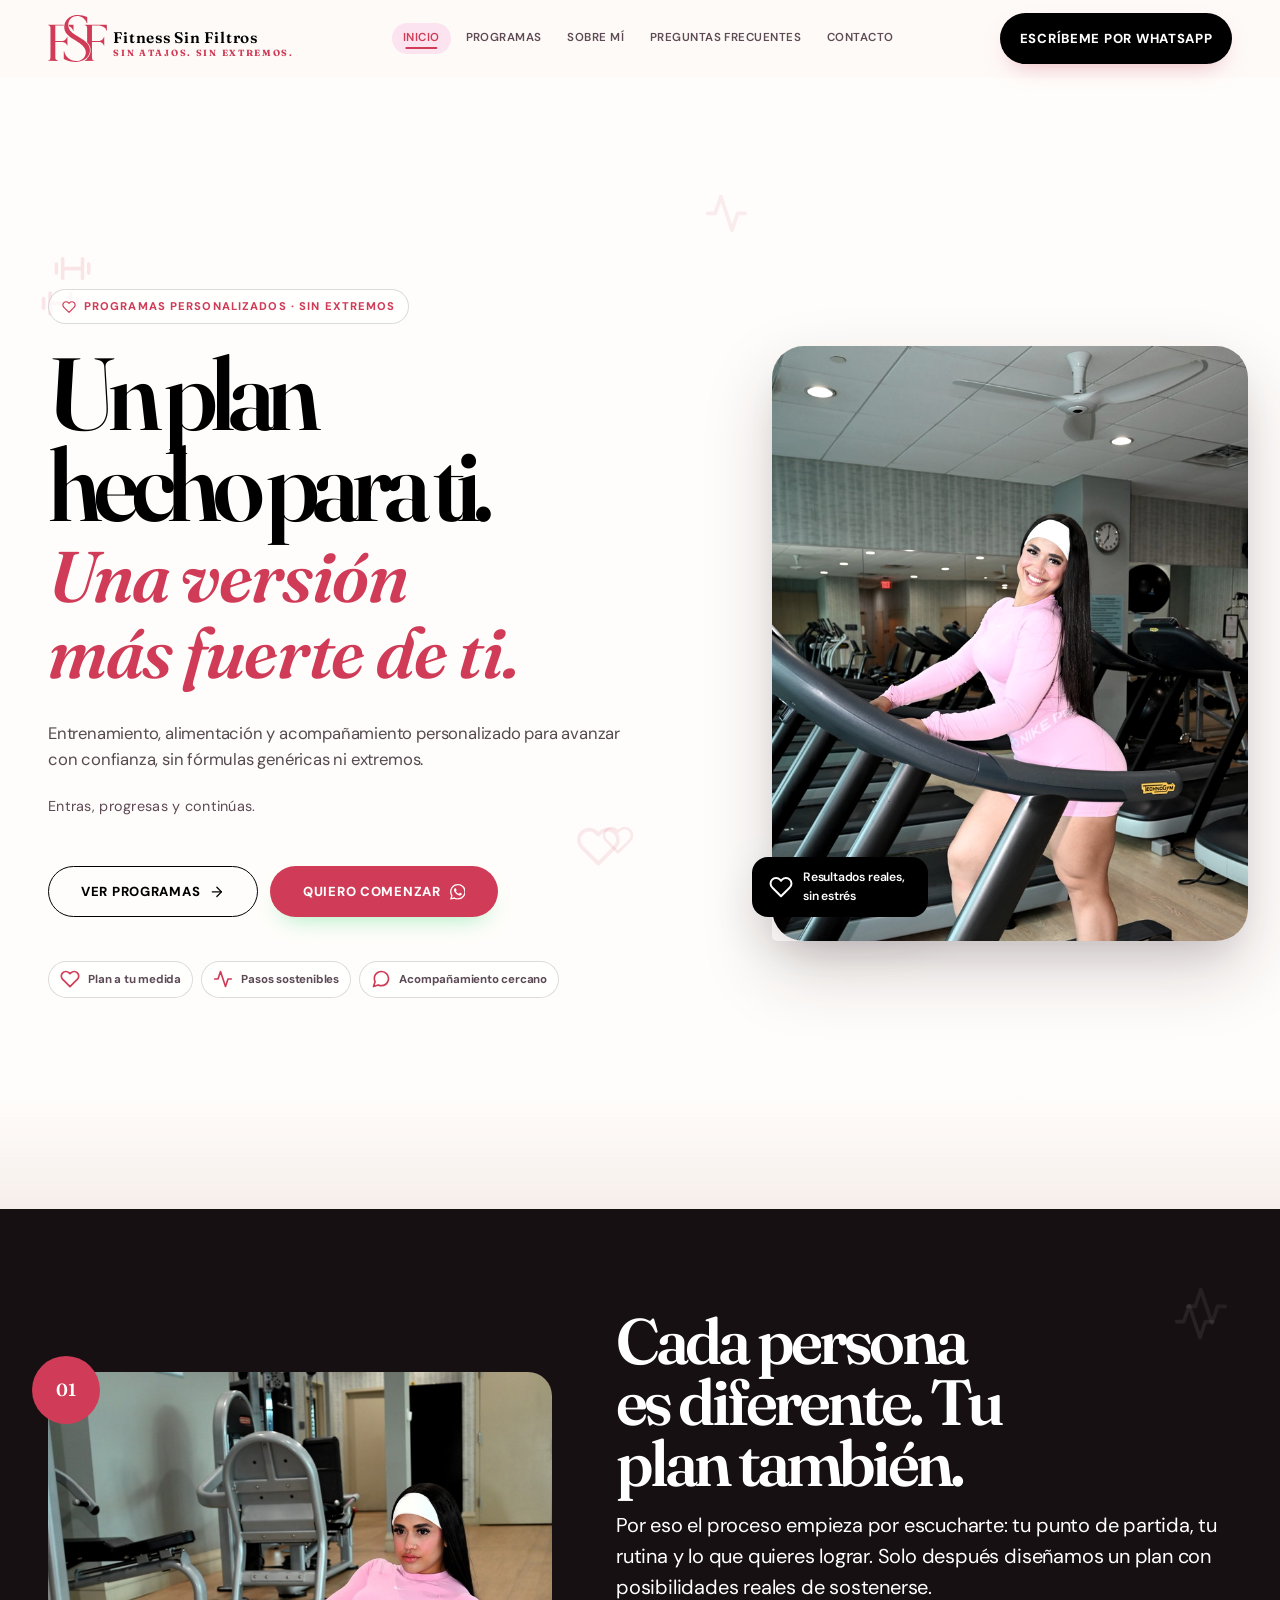
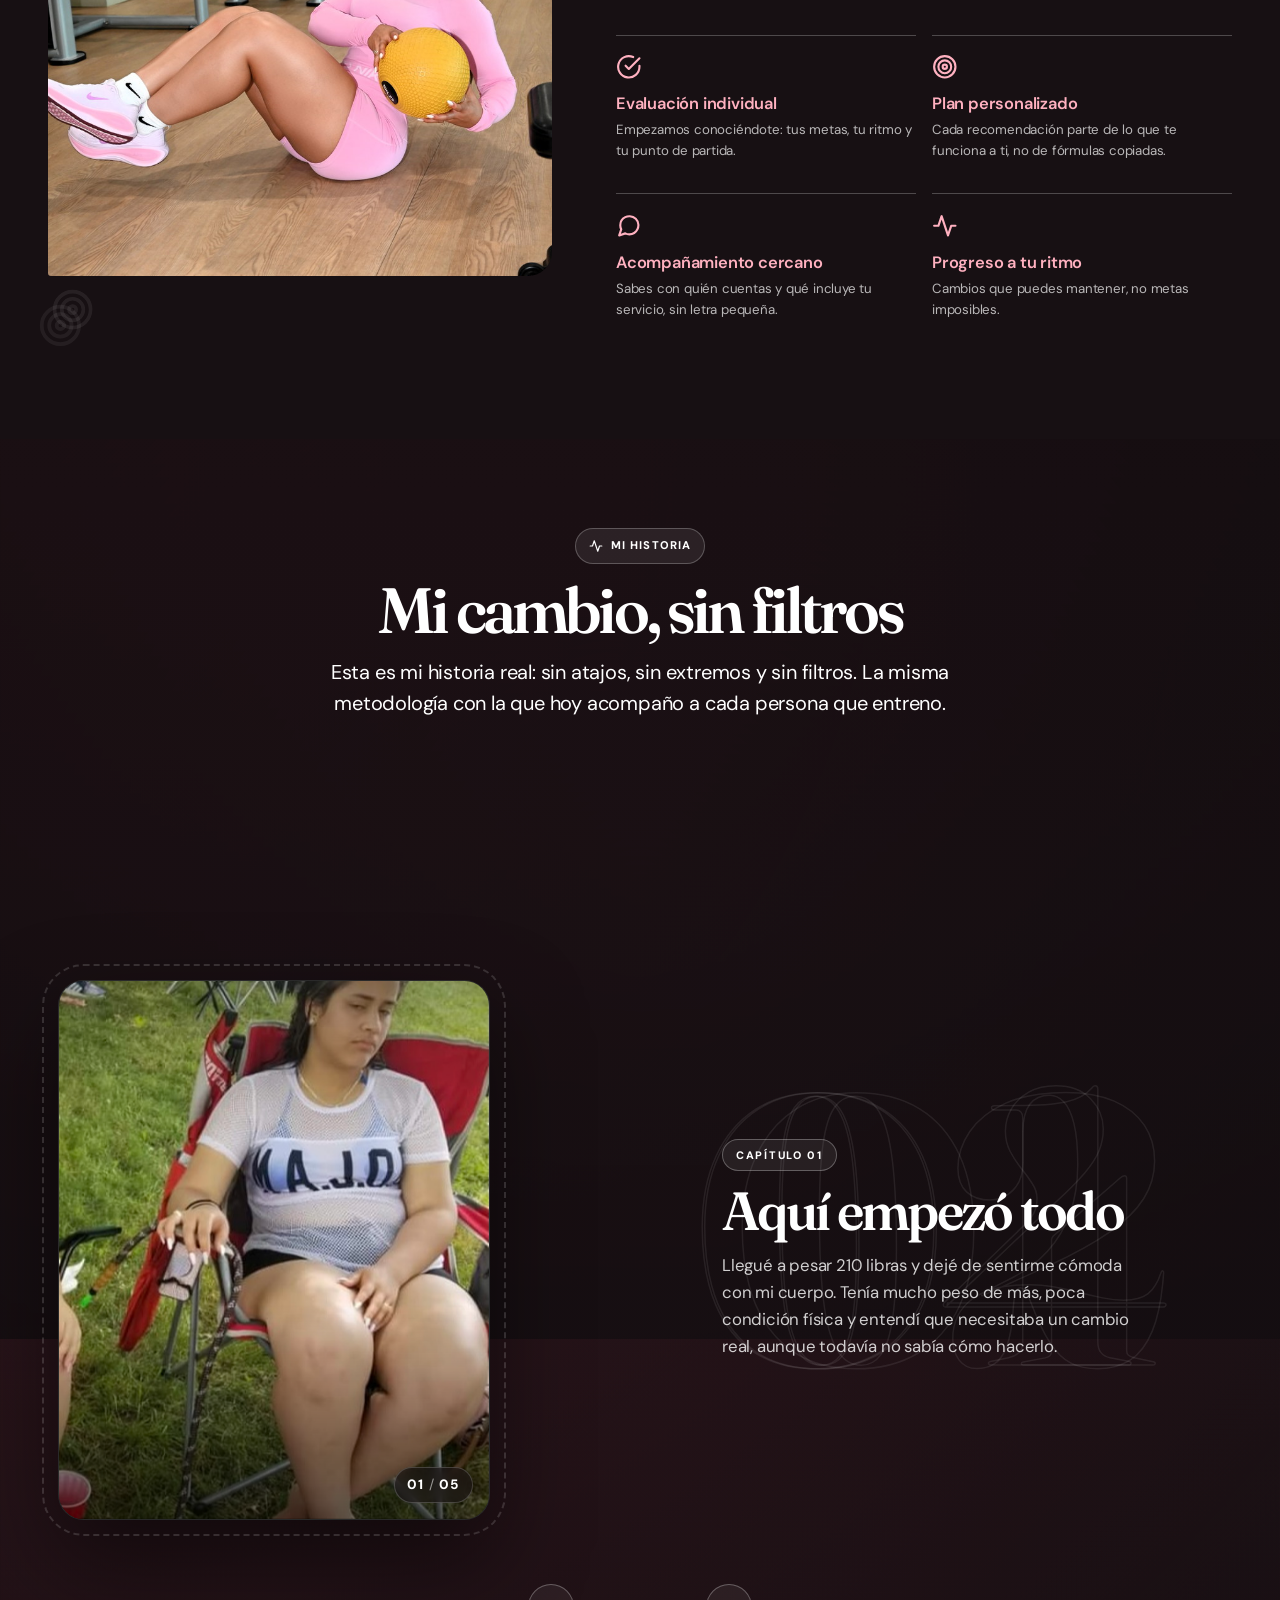
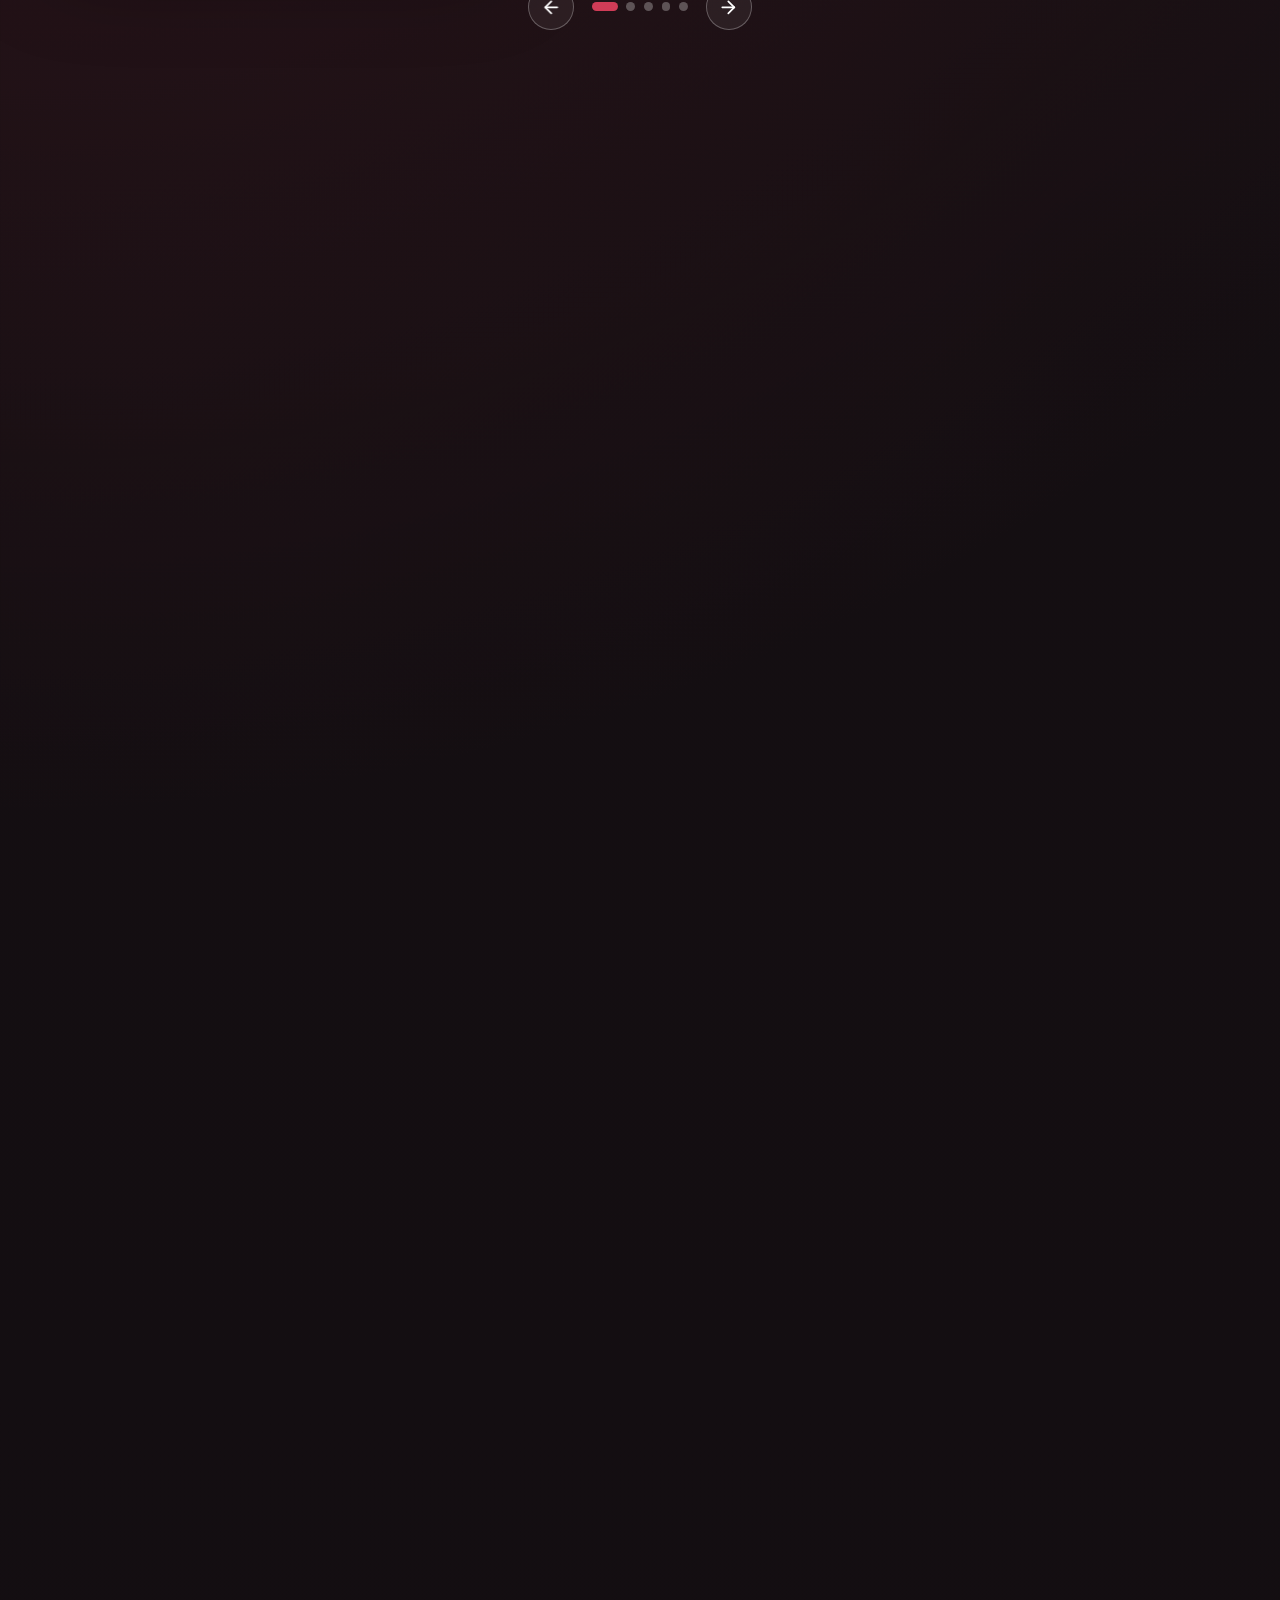
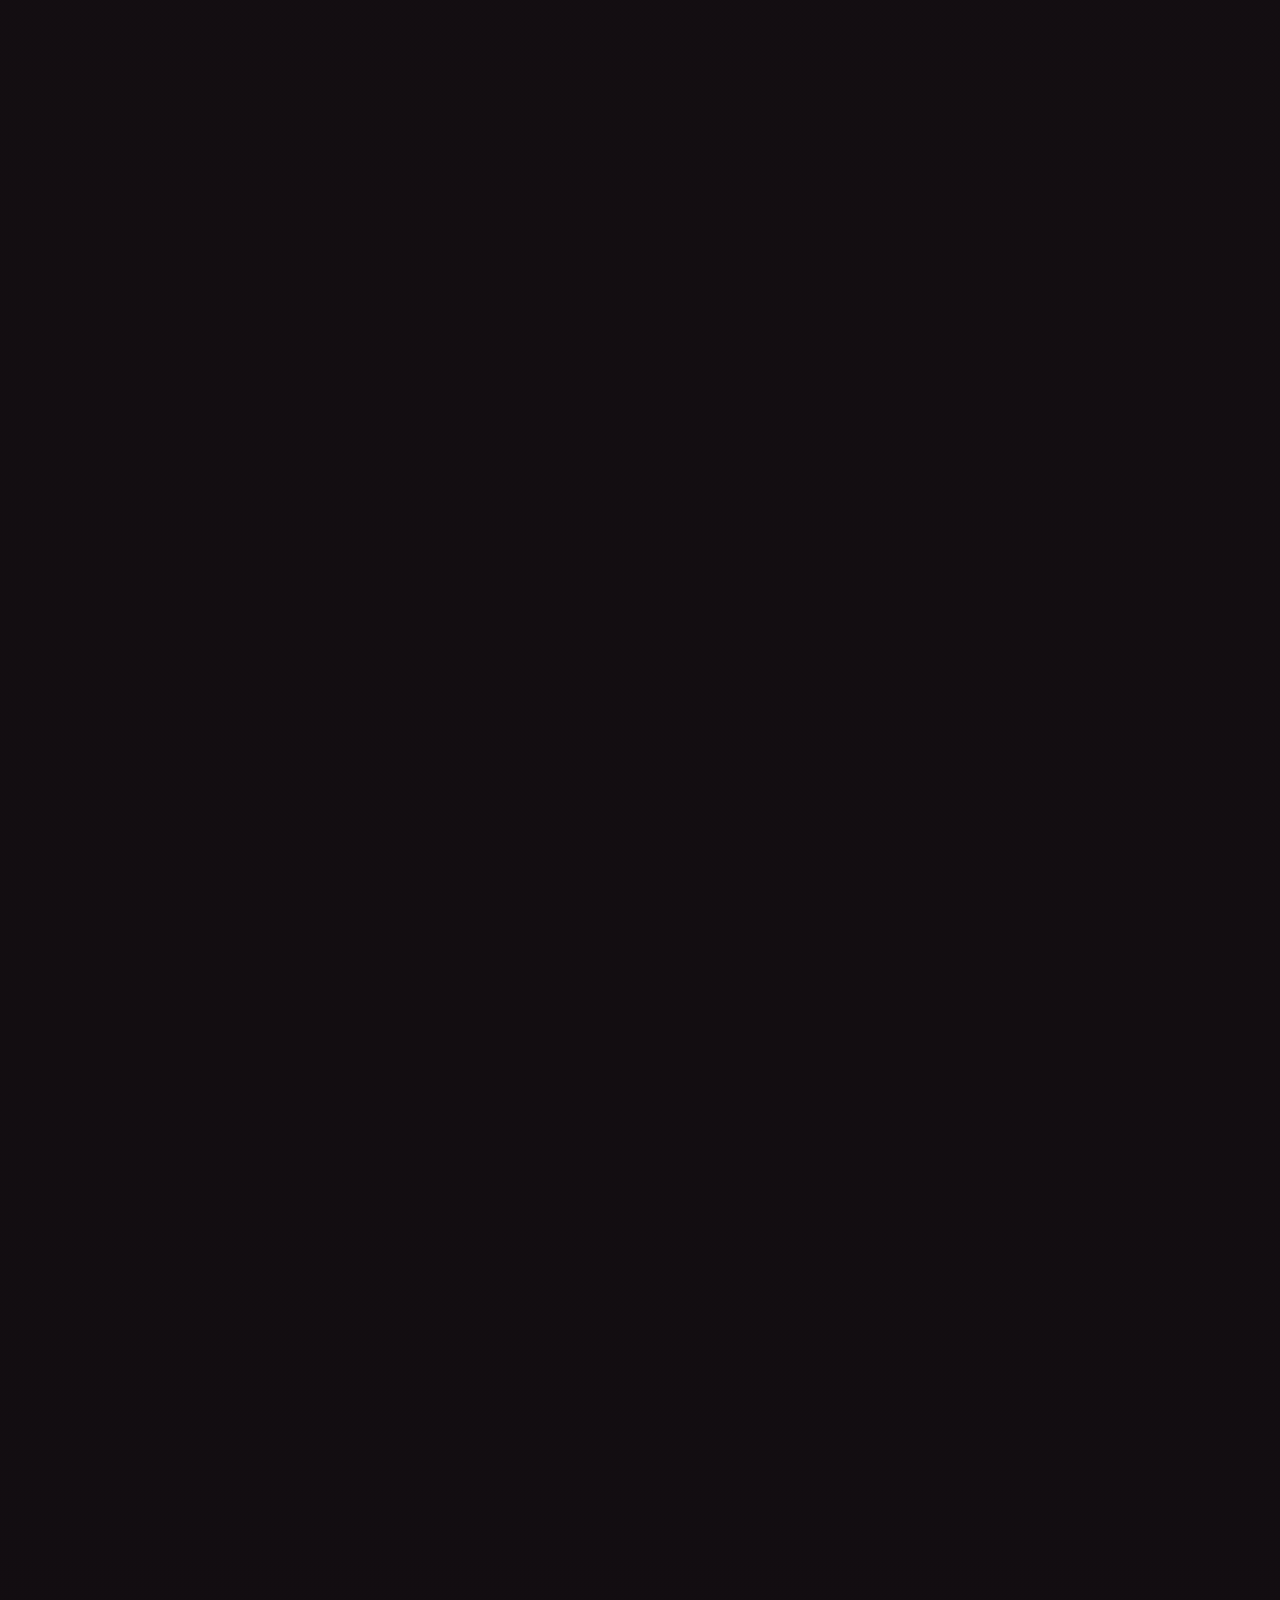
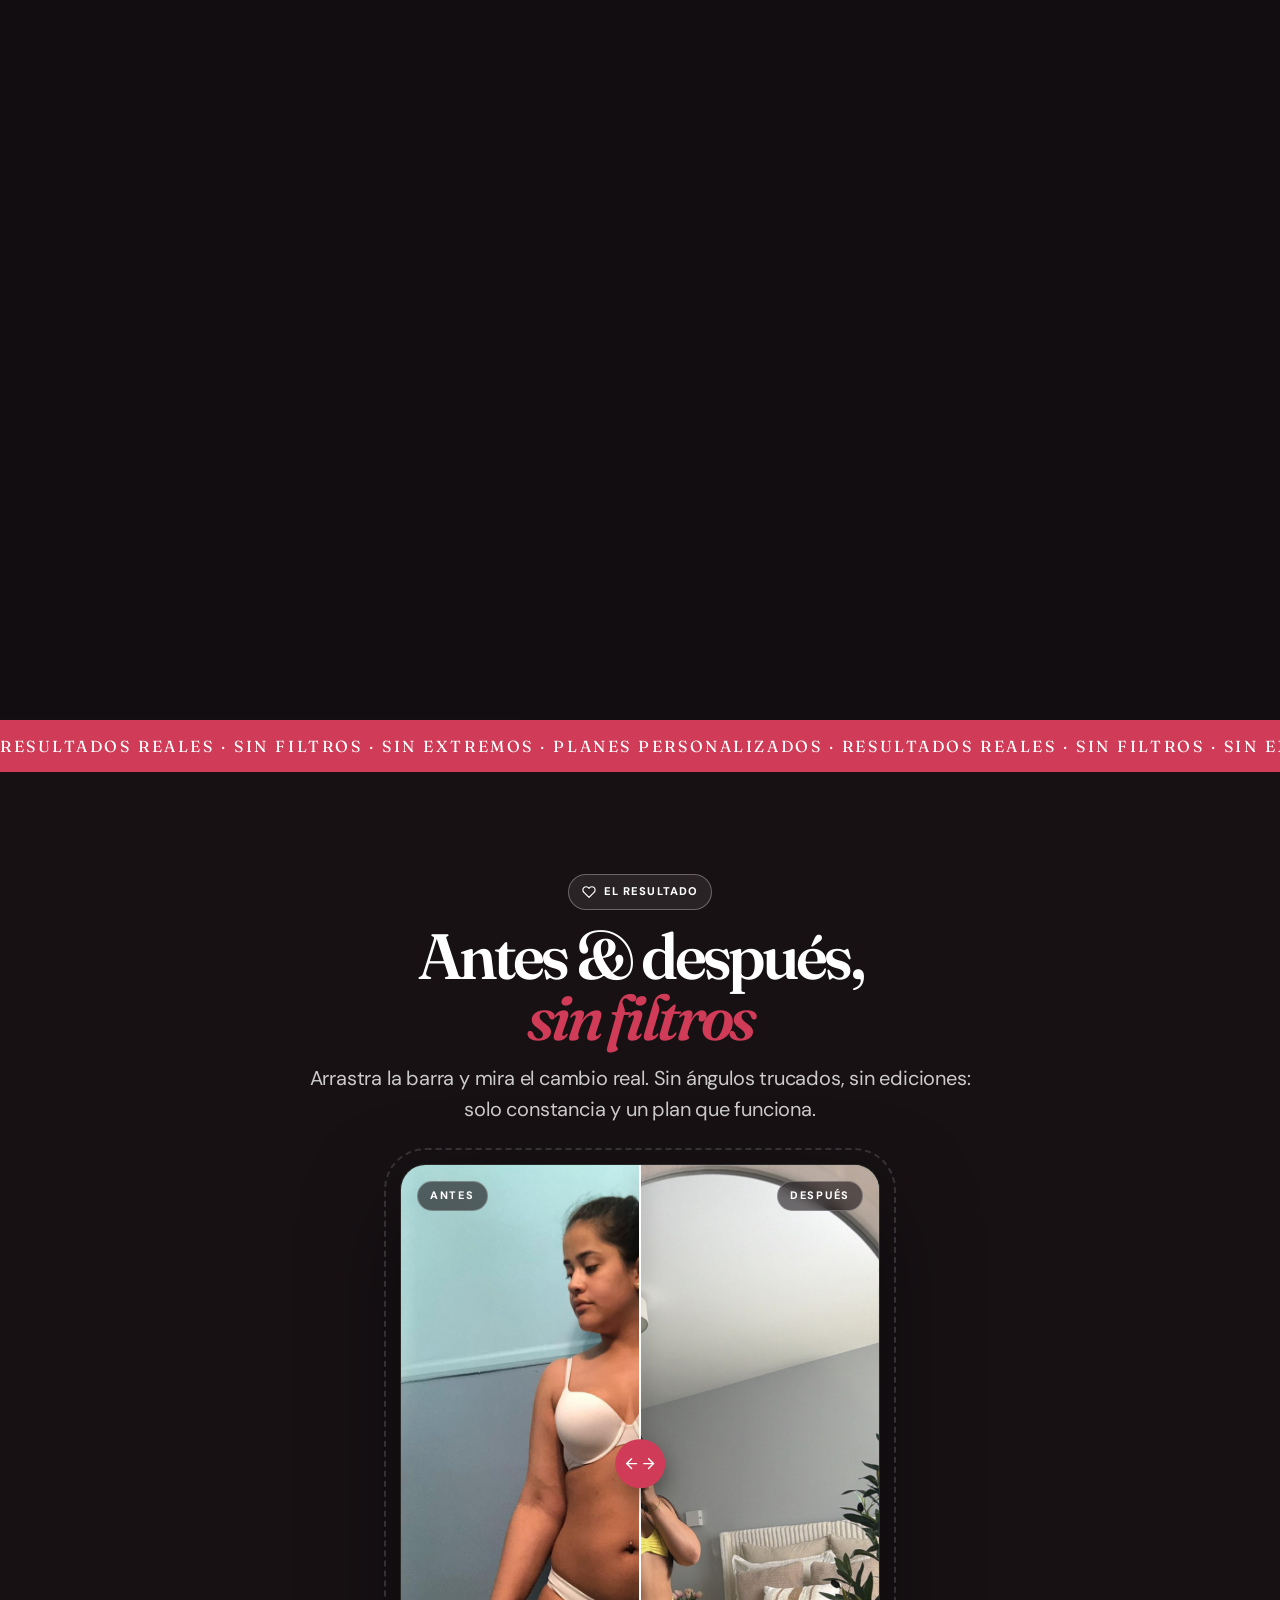
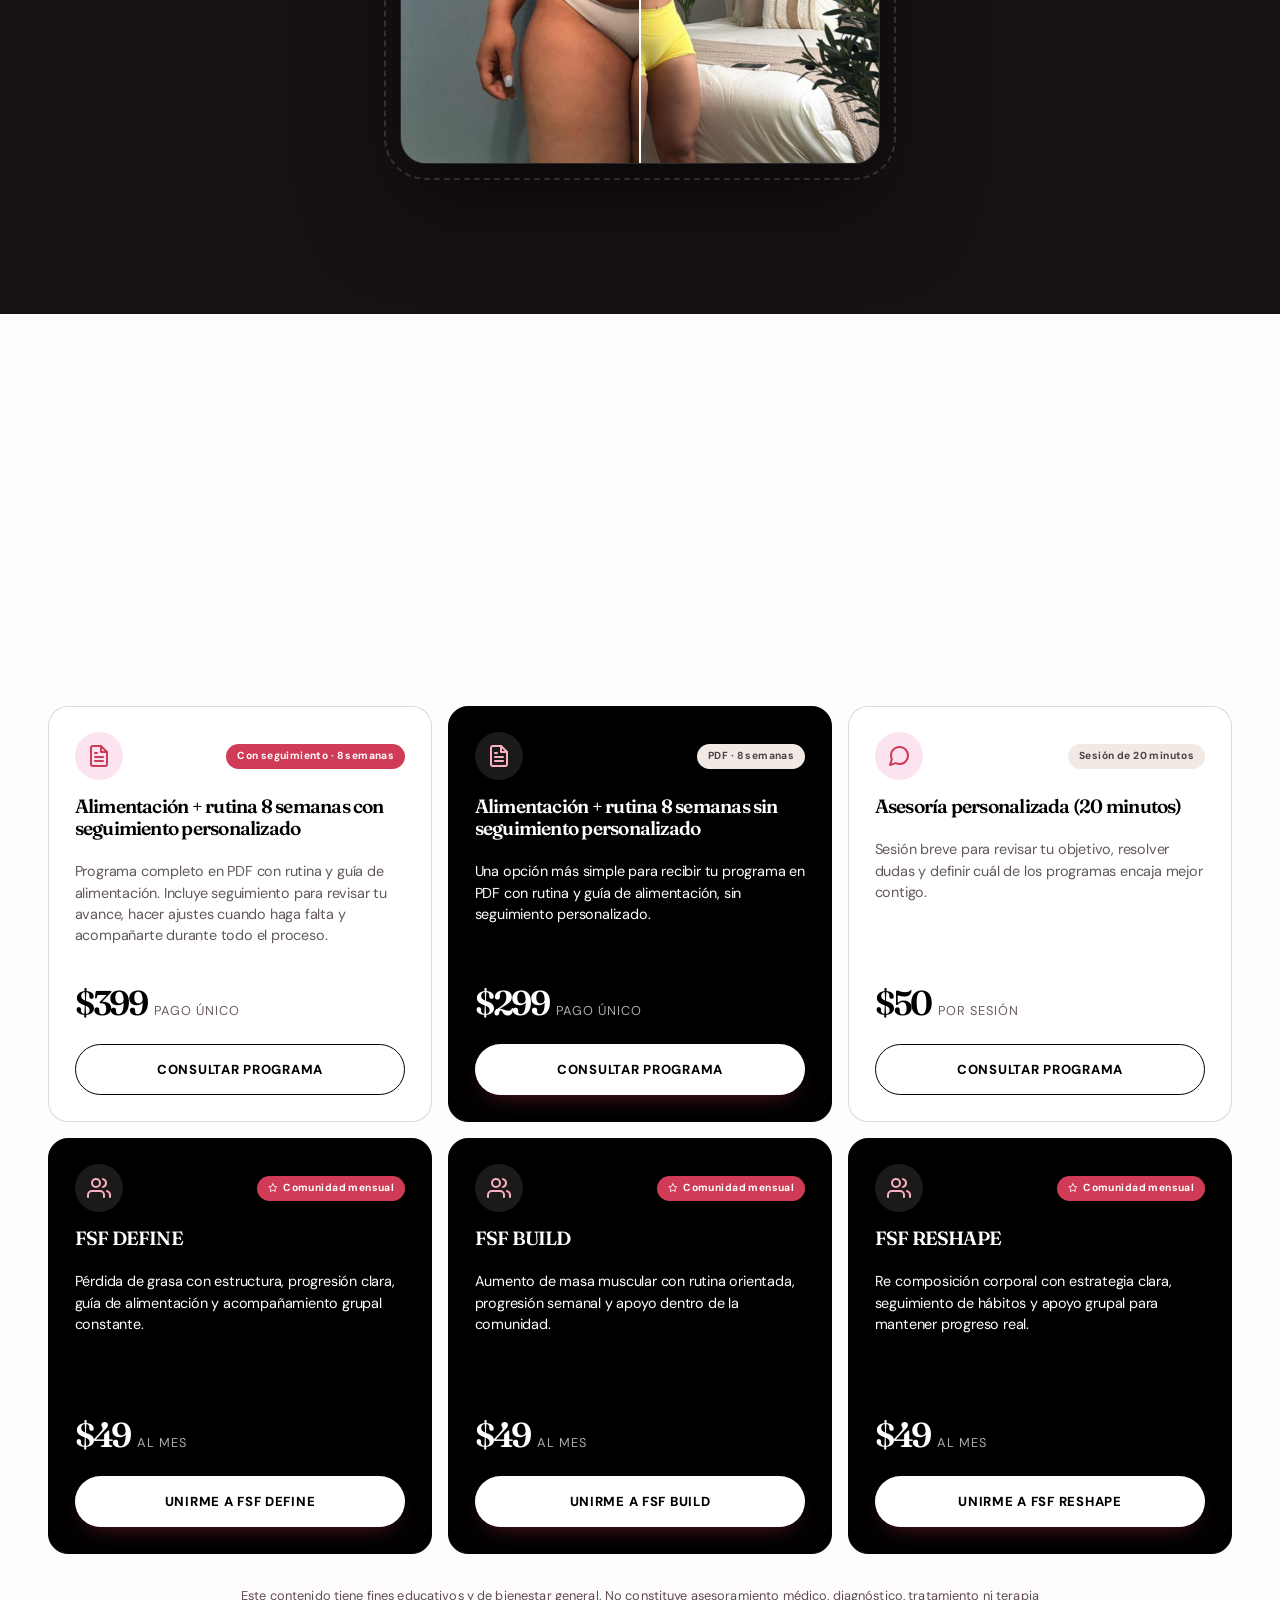
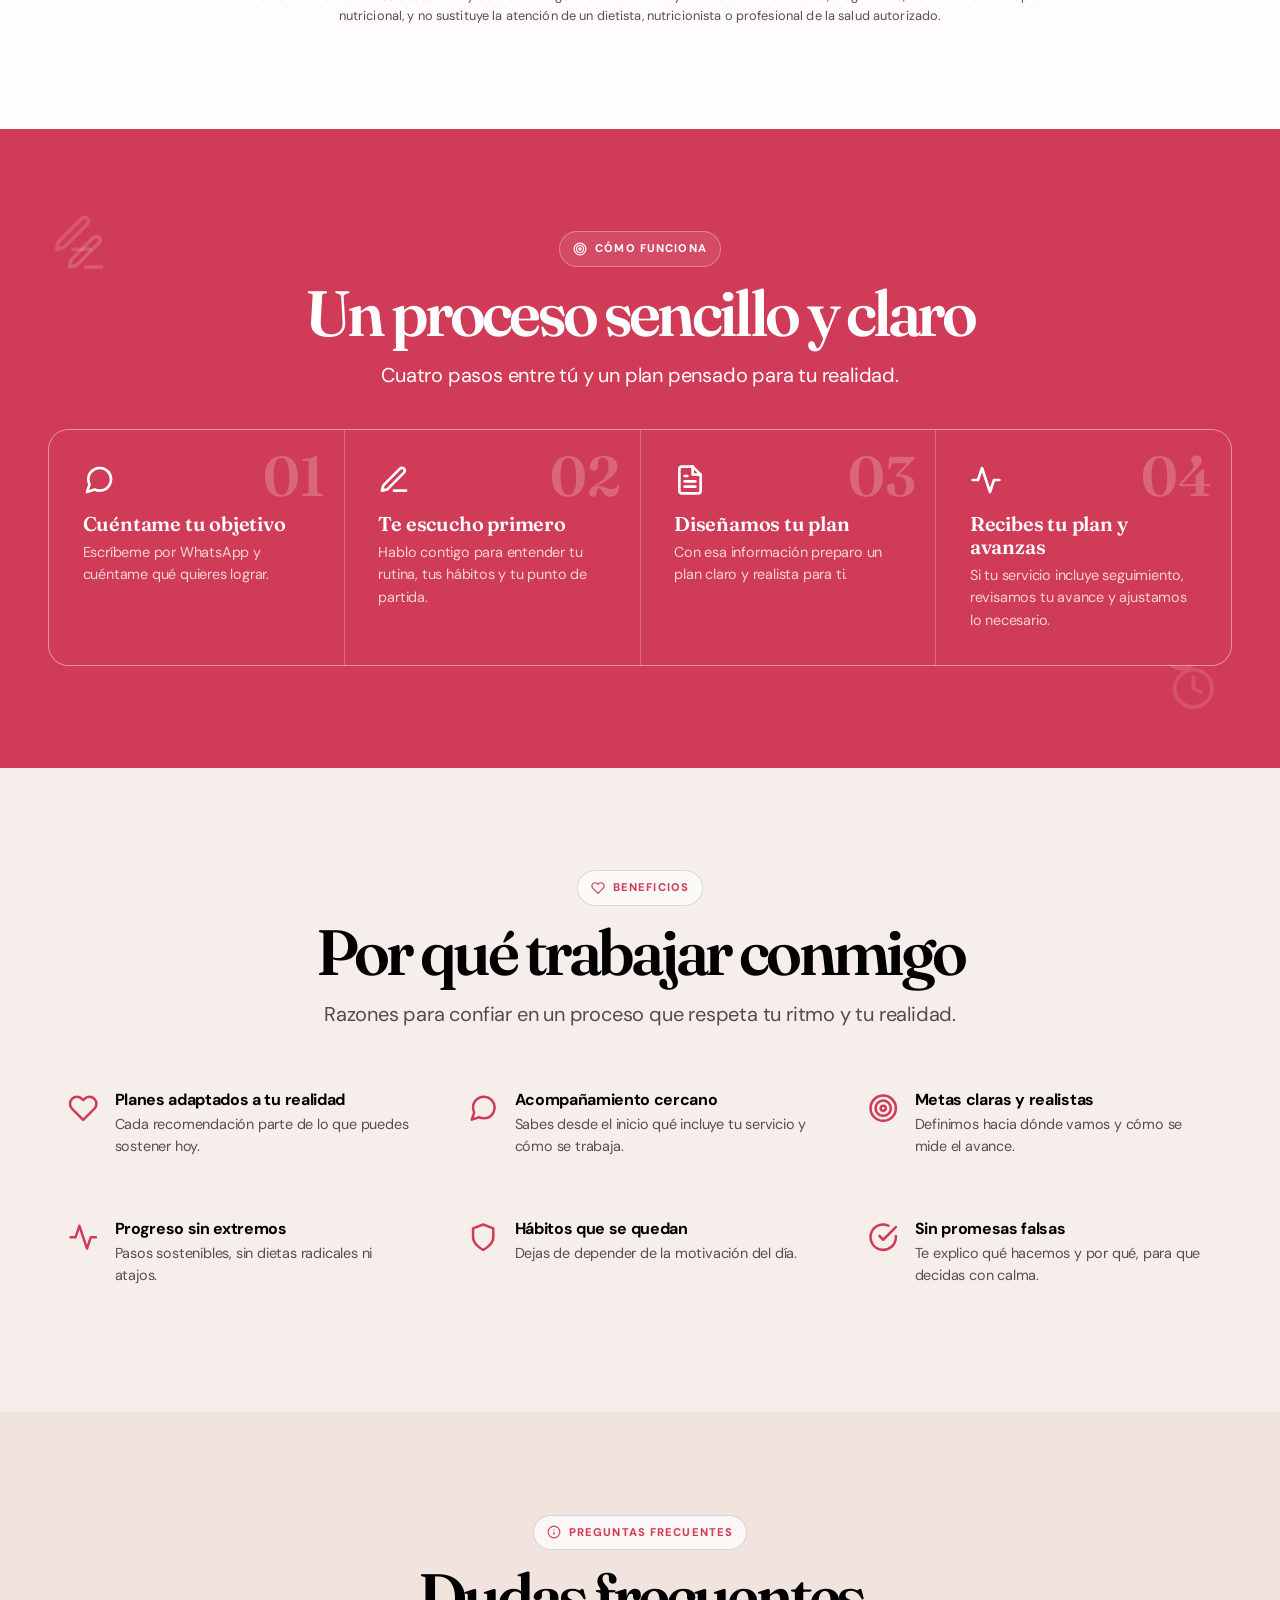
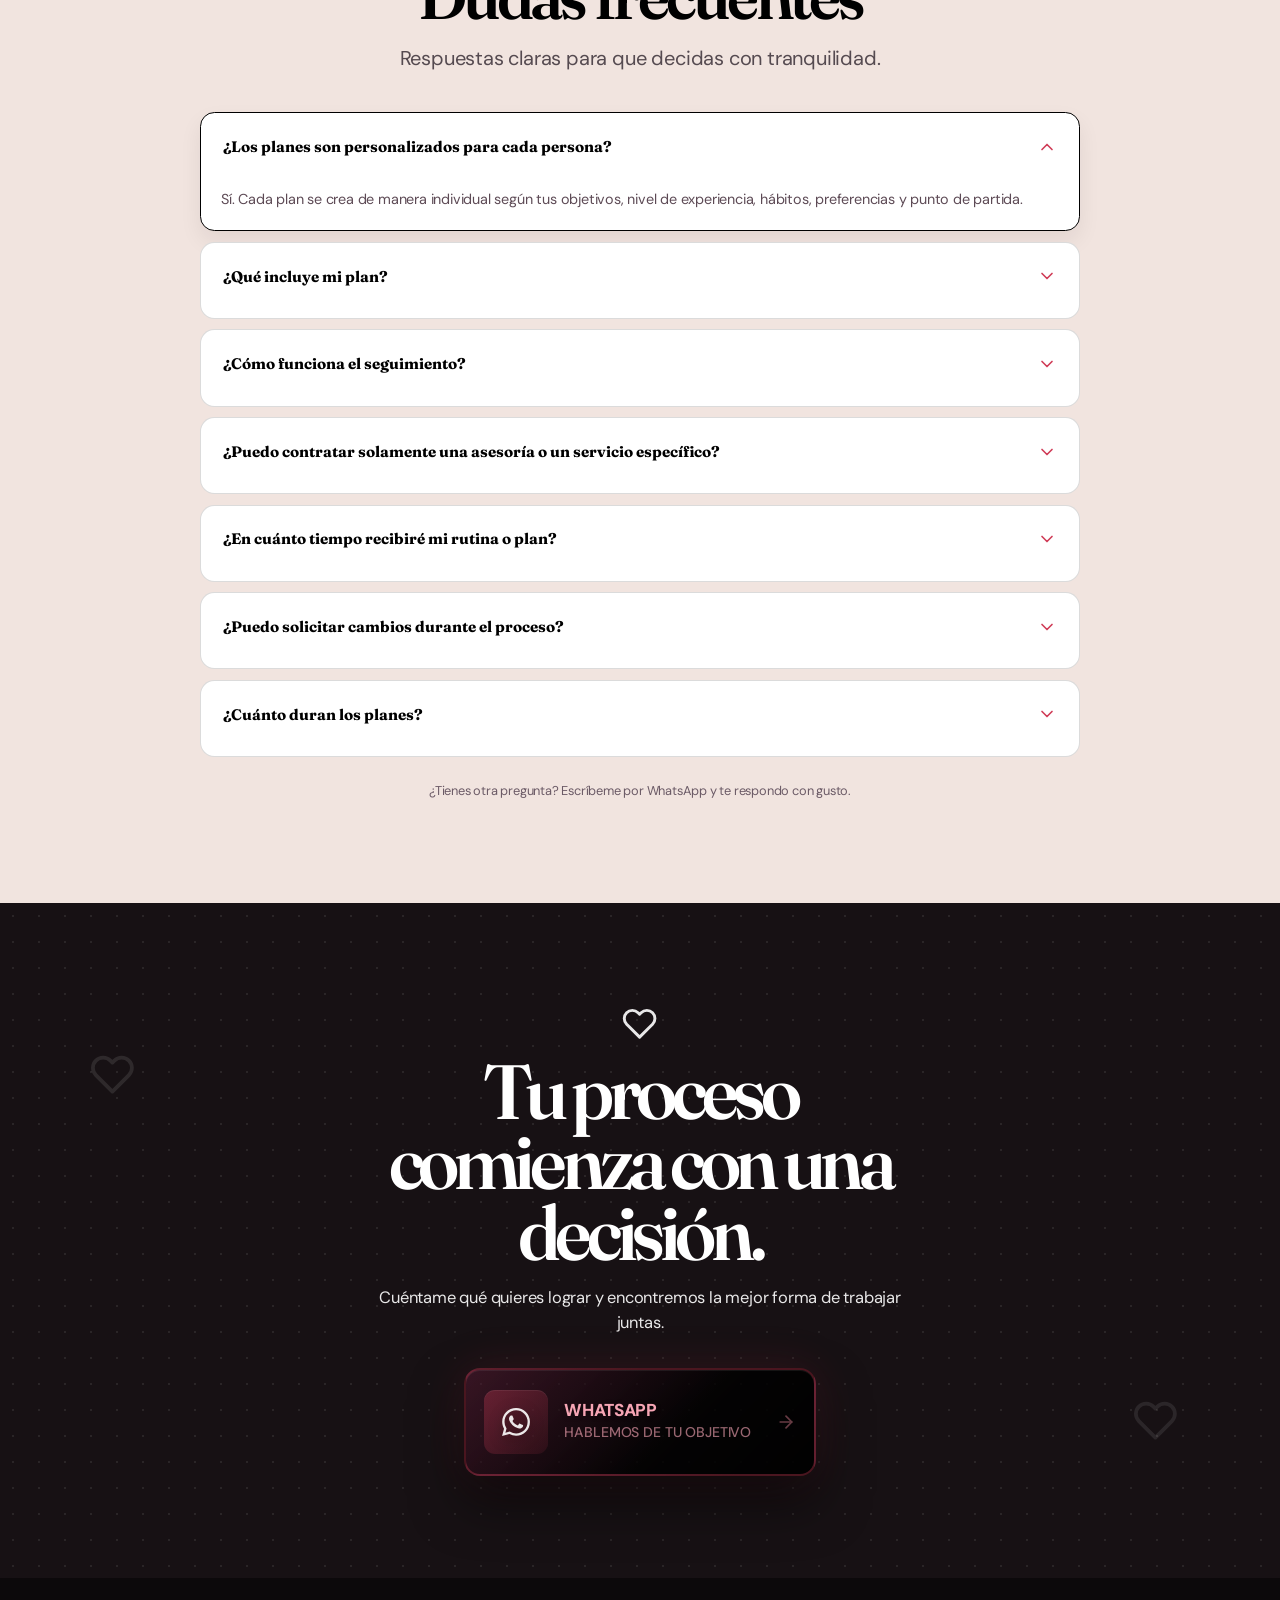
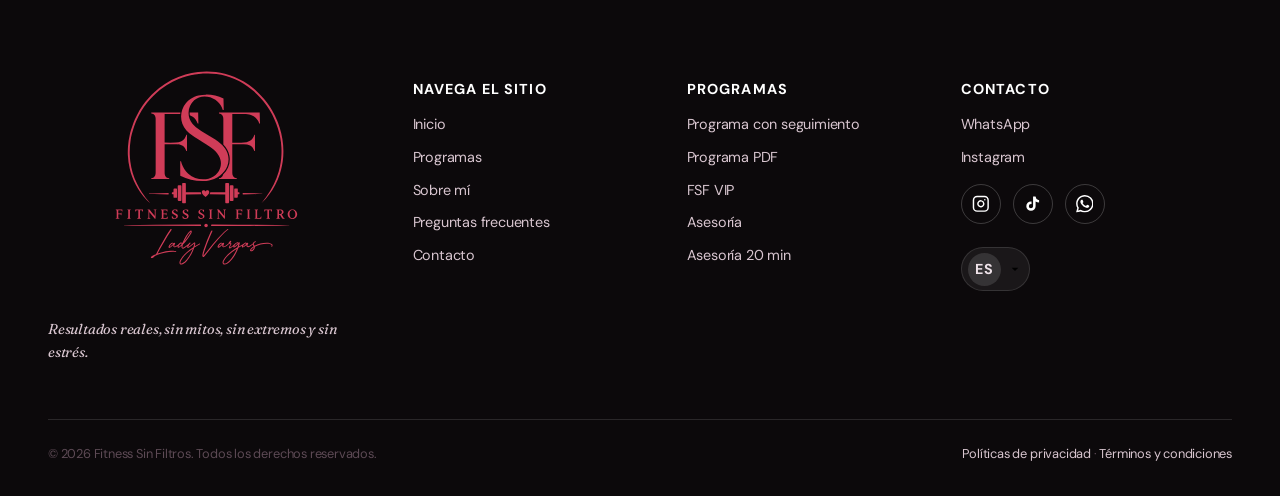
==== commit 46fb6ae6: "Correct VIP community offers to three separate memberships" ====
--- a/index.html
+++ b/index.html
@@ -616,6 +616,31 @@
               </a>
             </article>
 
+            <article class="service-card reveal">
+              <div class="service-card__top">
+                <span class="service-icon" aria-hidden="true">
+                  <svg class="icon"><use href="#icon-message-circle"></use></svg>
+                </span>
+                <span class="flag">Sesión de 20 minutos</span>
+              </div>
+              <h3>Asesoría personalizada (20 minutos)</h3>
+              <p class="service-card__desc">
+                Sesión breve para revisar tu objetivo, resolver dudas y definir cuál de los programas encaja mejor contigo.
+              </p>
+              <div class="price-row">
+                <span class="price">$50</span>
+                <span class="price-note">por sesión</span>
+              </div>
+              <a
+                class="btn btn-secondary btn-block"
+                href="#"
+                data-whatsapp
+                data-service-id="asesoria-20-min"
+              >
+                Consultar programa
+              </a>
+            </article>
+
             <article class="service-card service-card--featured reveal">
               <div class="service-card__top">
                 <span class="service-icon" aria-hidden="true">
@@ -623,22 +648,13 @@
                 </span>
                 <span class="flag flag--featured">
                   <svg class="icon" aria-hidden="true"><use href="#icon-star"></use></svg>
-                  Membresía VIP
+                  Comunidad mensual
                 </span>
               </div>
-              <h3>FSF VIP</h3>
-              <div class="service-card__glass-group" aria-label="Rutas de FSF VIP">
-                <div class="service-card__glass">
-                  <span class="vip-line">DEFINE — pérdida de grasa.</span>
-                </div>
-                <div class="service-card__glass">
-                  <span class="vip-line">BUILD — aumento de masa muscular.</span>
-                </div>
-                <div class="service-card__glass">
-                  <span class="vip-line">RESHAPE — recomposición corporal.</span>
-                </div>
-              </div>
-              <p class="service-card__tagline">Entras, progresas y continúas dentro de una comunidad con estructura y acompañamiento grupal.</p>
+              <h3>FSF DEFINE</h3>
+              <p class="service-card__desc">
+                Pérdida de grasa con estructura, progresión clara, guía de alimentación y acompañamiento grupal constante.
+              </p>
               <div class="price-row">
                 <span class="price">$49</span>
                 <span class="price-note">al mes</span>
@@ -647,34 +663,65 @@
                 class="btn btn-primary btn-block"
                 href="#"
                 data-whatsapp
-                data-service-id="fsf-vip"
+                data-service-id="fsf-define"
               >
-                Unirme a FSF VIP
+                Unirme a FSF DEFINE
               </a>
             </article>
 
-            <article class="service-card reveal">
+            <article class="service-card service-card--featured reveal">
               <div class="service-card__top">
                 <span class="service-icon" aria-hidden="true">
-                  <svg class="icon"><use href="#icon-message-circle"></use></svg>
+                  <svg class="icon"><use href="#icon-users"></use></svg>
                 </span>
-                <span class="flag">Sesión de 20 minutos</span>
-              </div>
-              <h3>Asesoría personalizada (20 minutos)</h3>
+                <span class="flag flag--featured">
+                  <svg class="icon" aria-hidden="true"><use href="#icon-star"></use></svg>
+                  Comunidad mensual
+                </span>
+              </div>
+              <h3>FSF BUILD</h3>
               <p class="service-card__desc">
-                Sesión breve para revisar tu objetivo, resolver dudas y definir cuál de los programas encaja mejor contigo.
+                Aumento de masa muscular con rutina orientada, progresión semanal y apoyo dentro de la comunidad.
               </p>
               <div class="price-row">
-                <span class="price">$50</span>
-                <span class="price-note">por sesión</span>
+                <span class="price">$49</span>
+                <span class="price-note">al mes</span>
               </div>
               <a
-                class="btn btn-secondary btn-block"
+                class="btn btn-primary btn-block"
                 href="#"
                 data-whatsapp
-                data-service-id="asesoria-20-min"
+                data-service-id="fsf-build"
               >
-                Consultar programa
+                Unirme a FSF BUILD
+              </a>
+            </article>
+
+            <article class="service-card service-card--featured reveal">
+              <div class="service-card__top">
+                <span class="service-icon" aria-hidden="true">
+                  <svg class="icon"><use href="#icon-users"></use></svg>
+                </span>
+                <span class="flag flag--featured">
+                  <svg class="icon" aria-hidden="true"><use href="#icon-star"></use></svg>
+                  Comunidad mensual
+                </span>
+              </div>
+              <h3>FSF RESHAPE</h3>
+              <p class="service-card__desc">
+                Re composición corporal con estrategia clara, seguimiento de hábitos y apoyo grupal para mantener progreso real.
+              </p>
+              <div class="price-row">
+                <span class="price">$49</span>
+                <span class="price-note">al mes</span>
+              </div>
+              <a
+                class="btn btn-primary btn-block"
+                href="#"
+                data-whatsapp
+                data-service-id="fsf-reshape"
+              >
+                Unirme a FSF RESHAPE
               </a>
             </article>
 
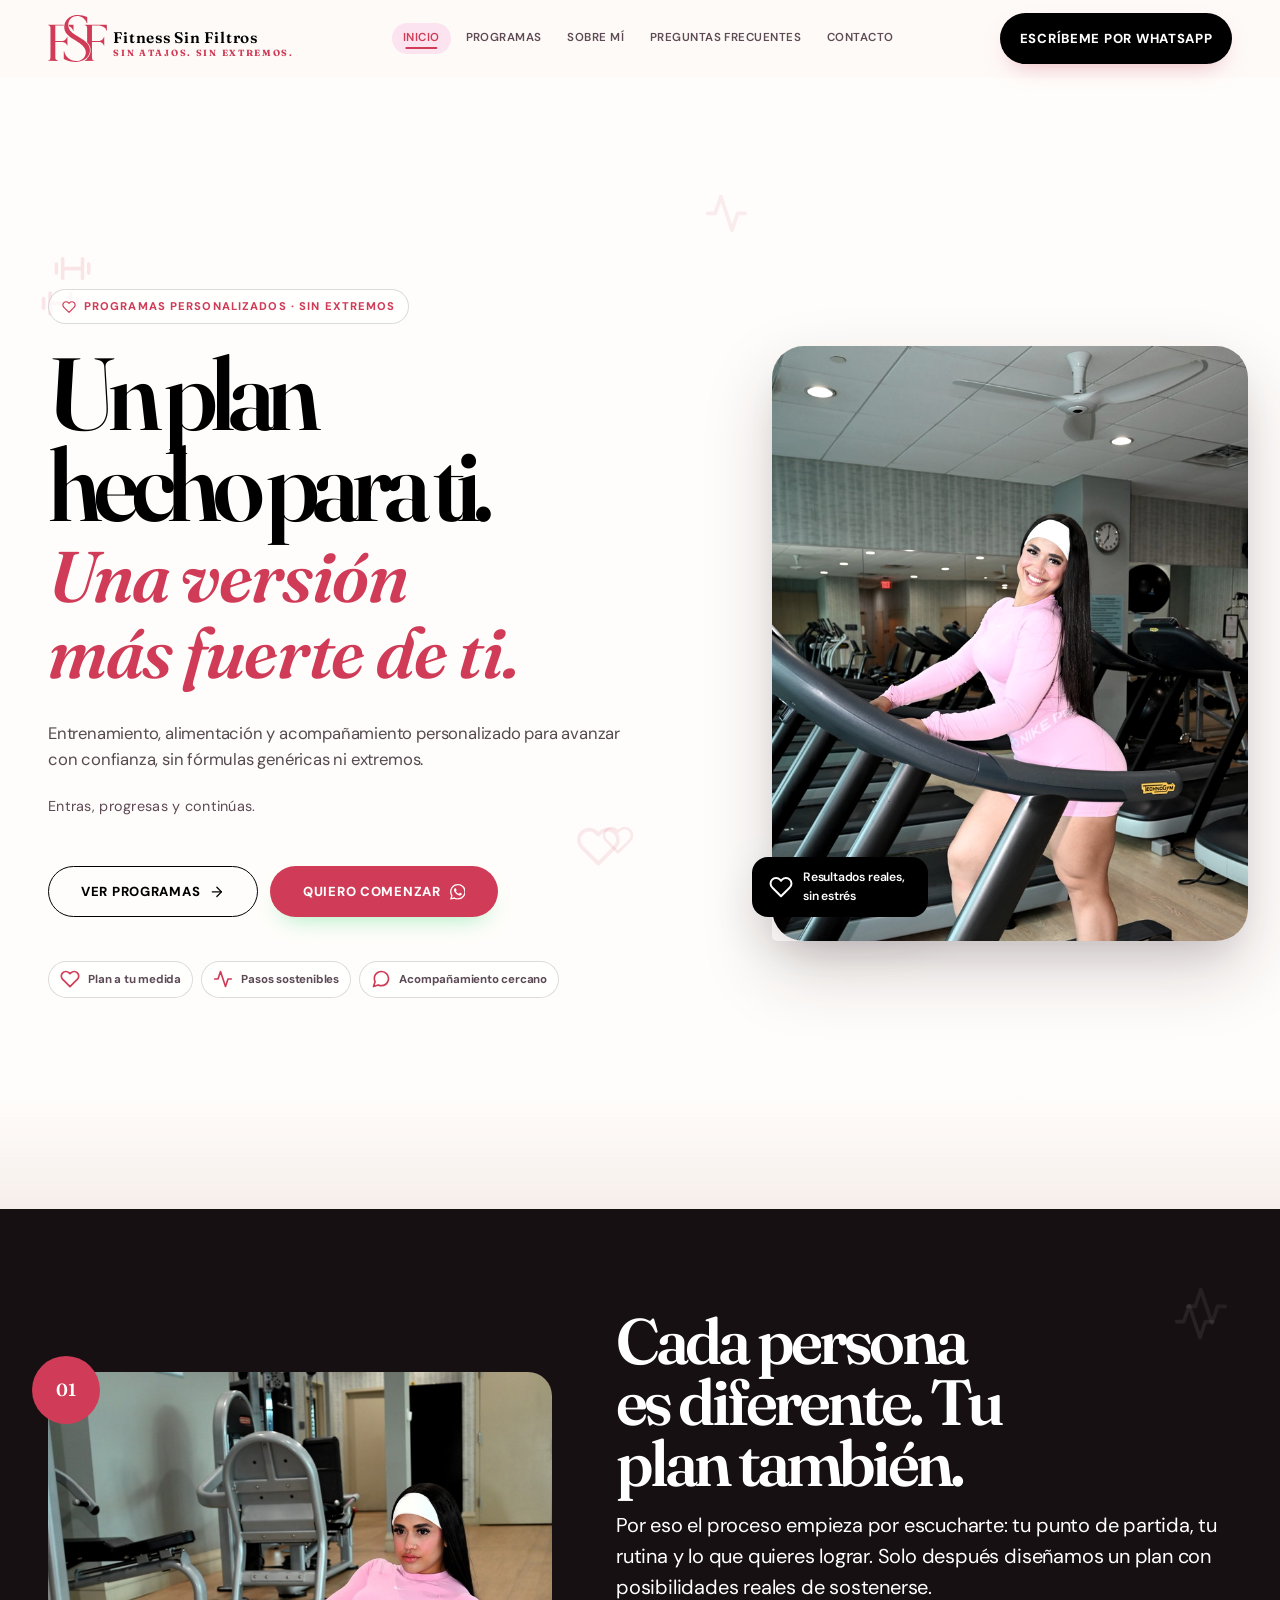
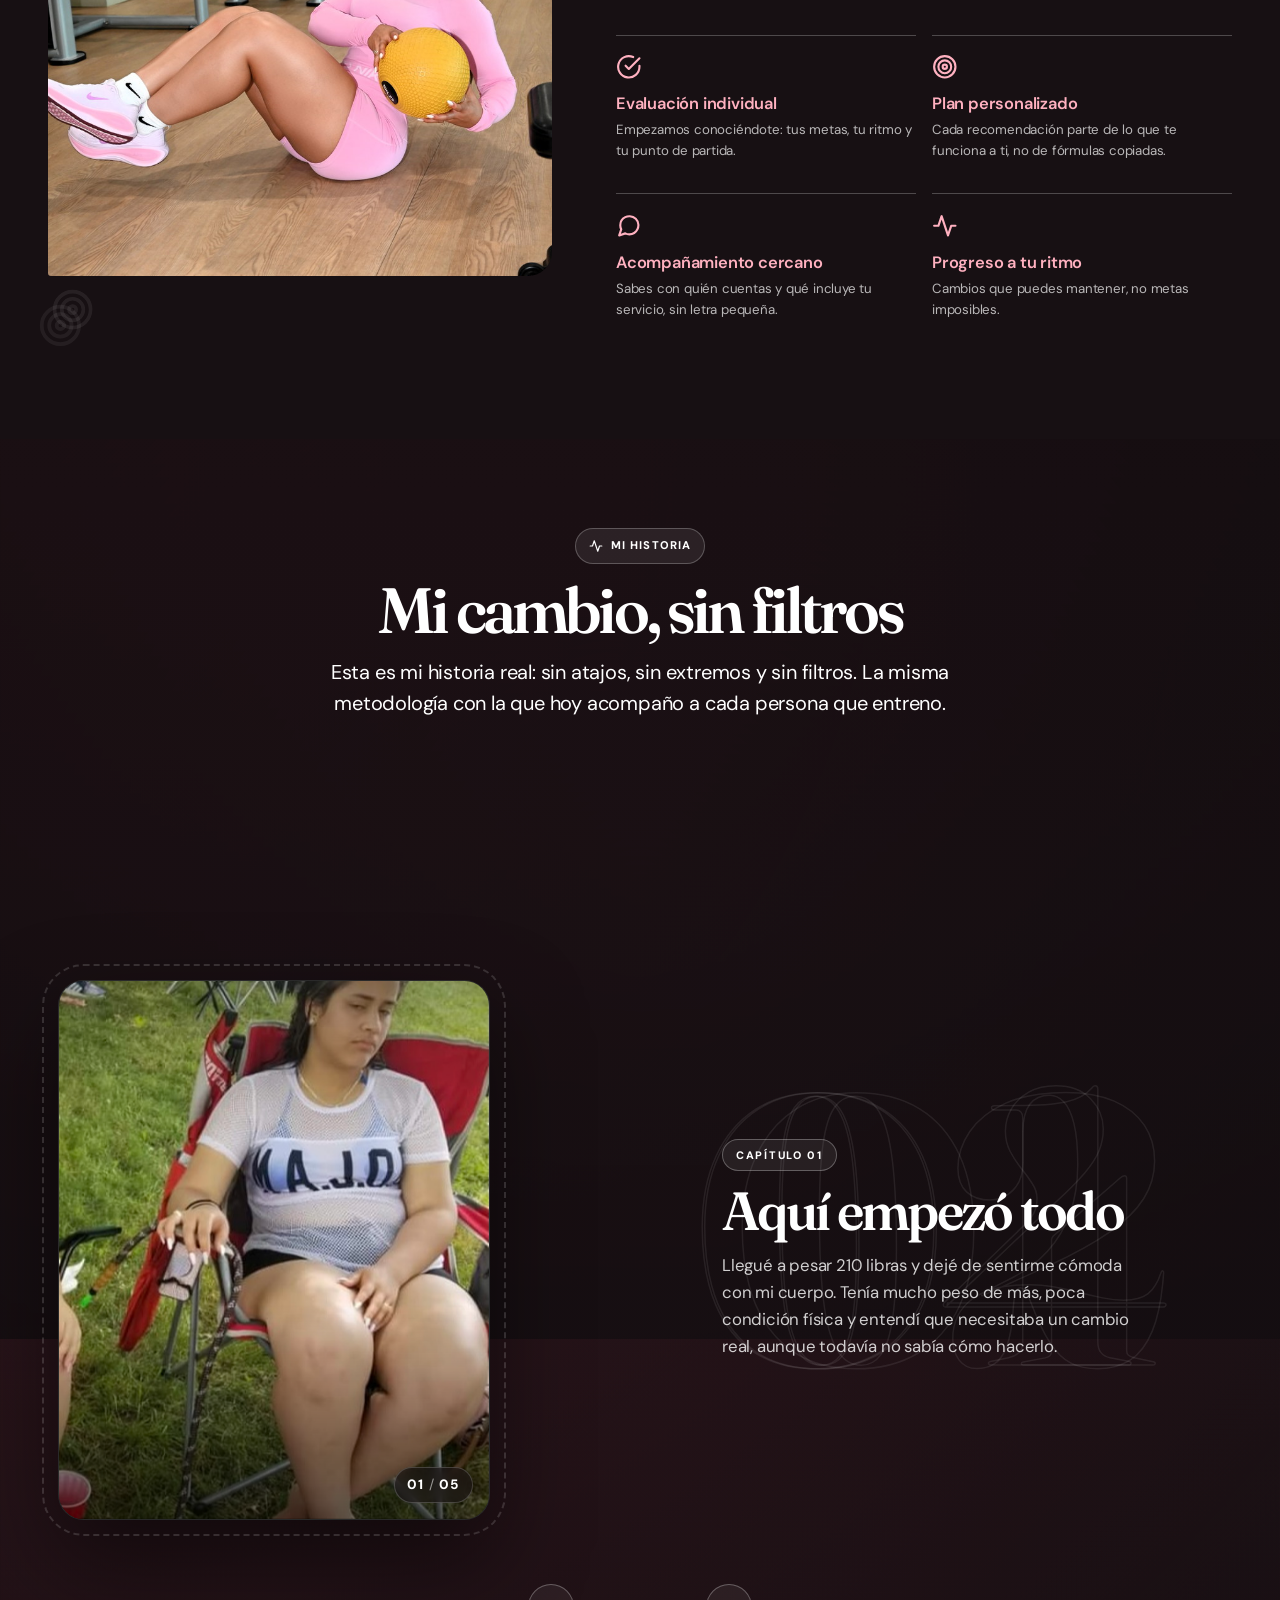
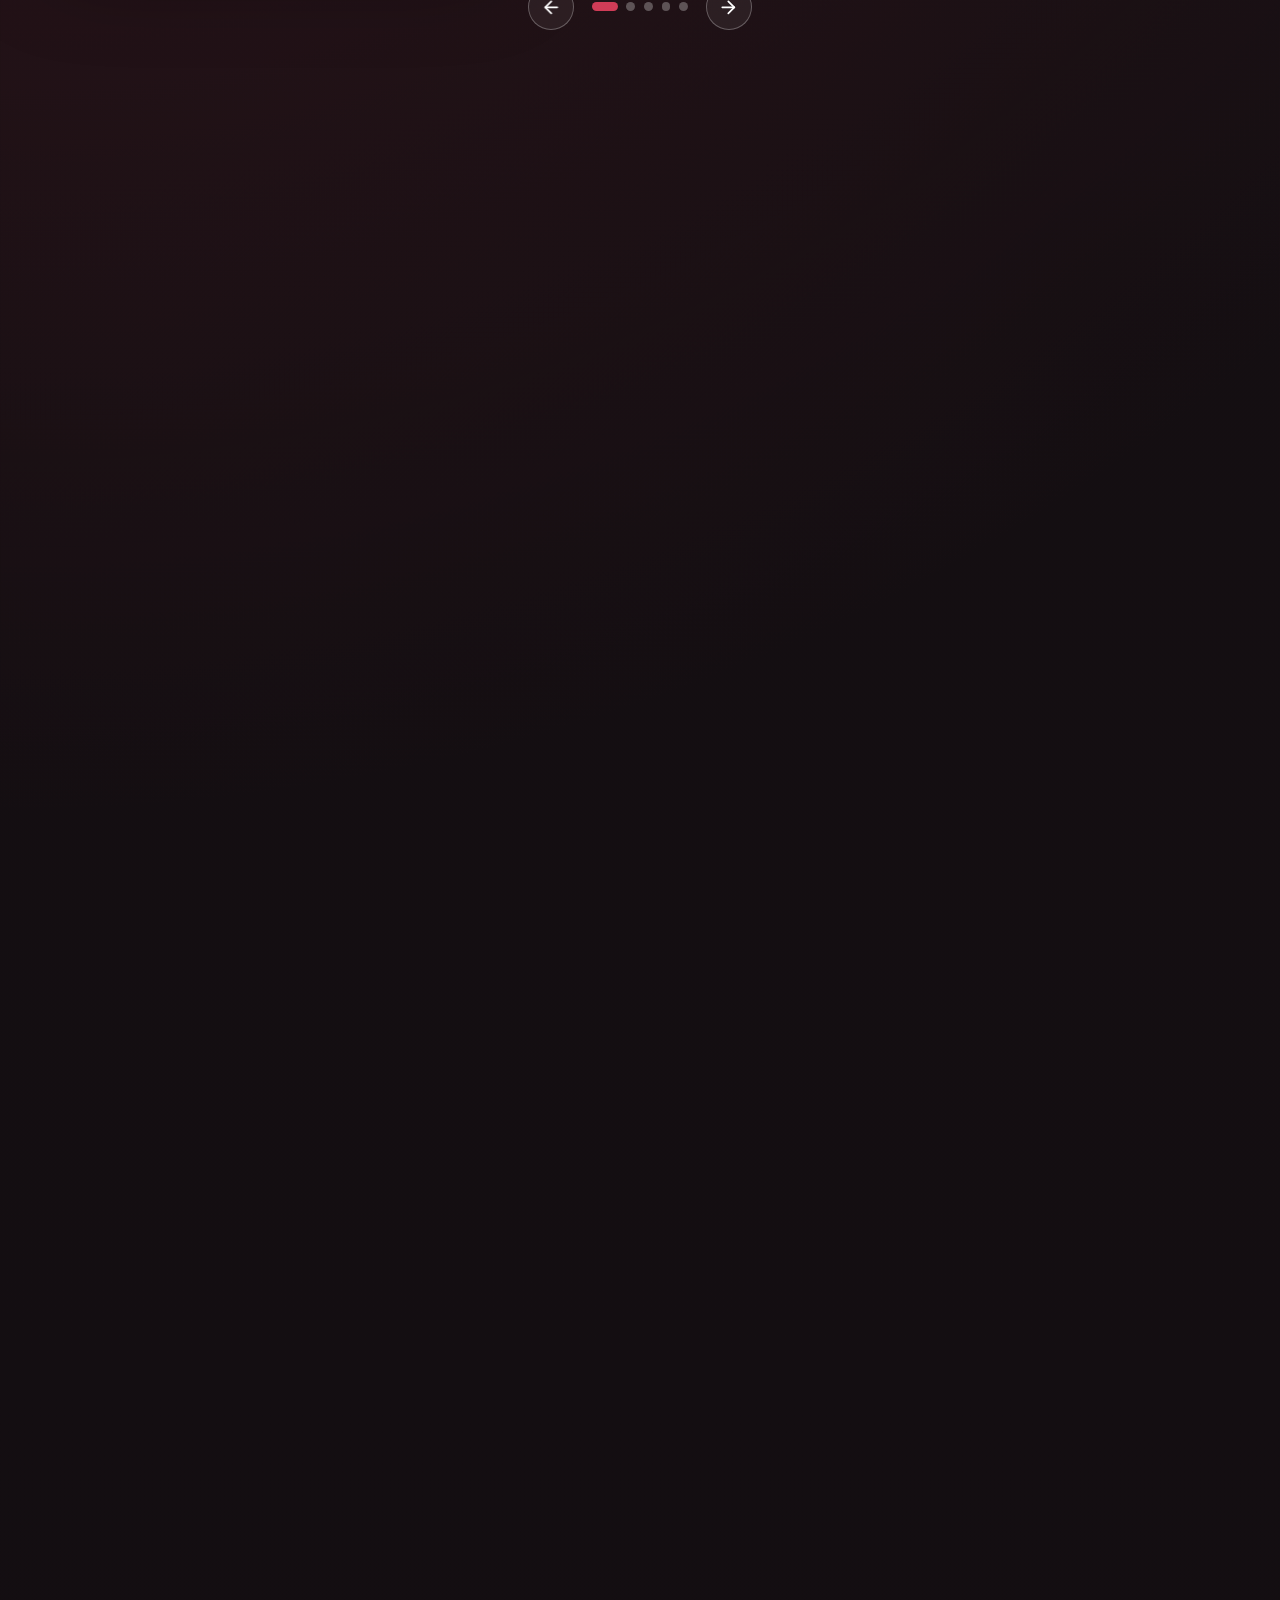
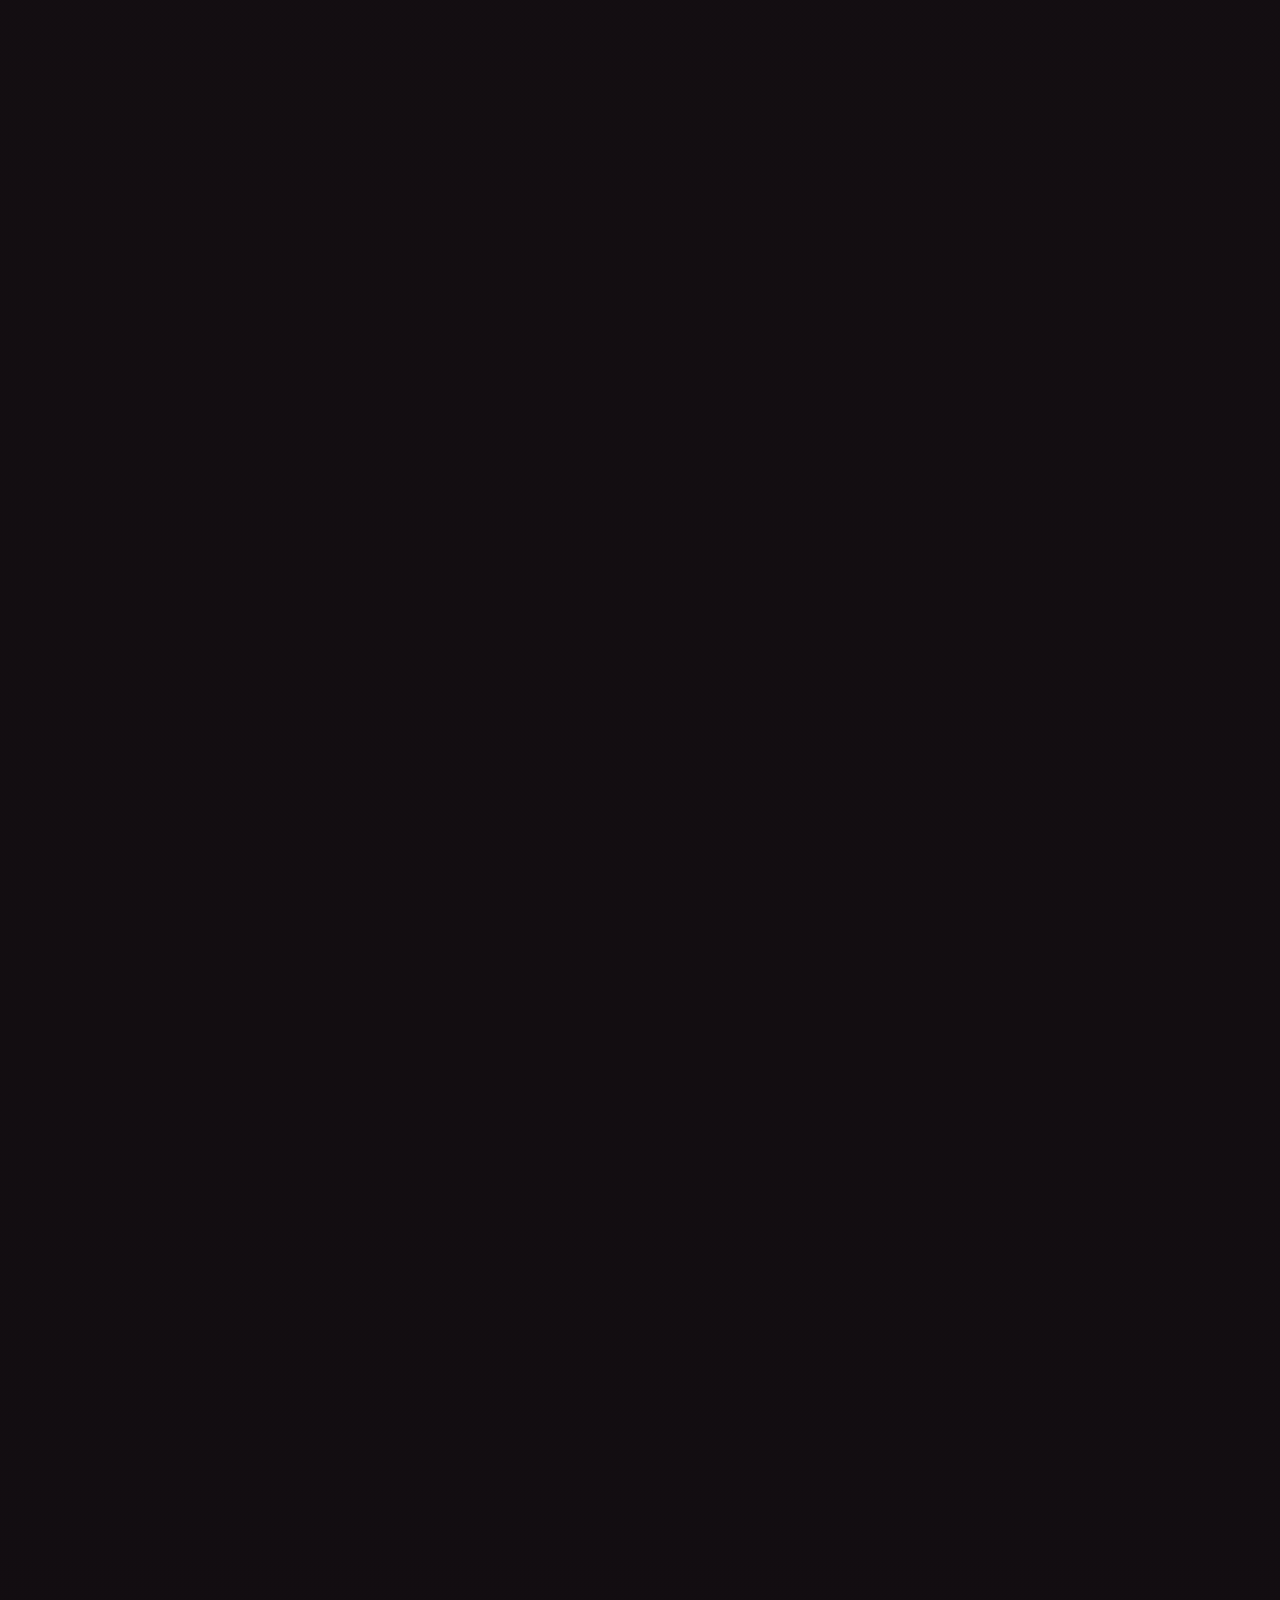
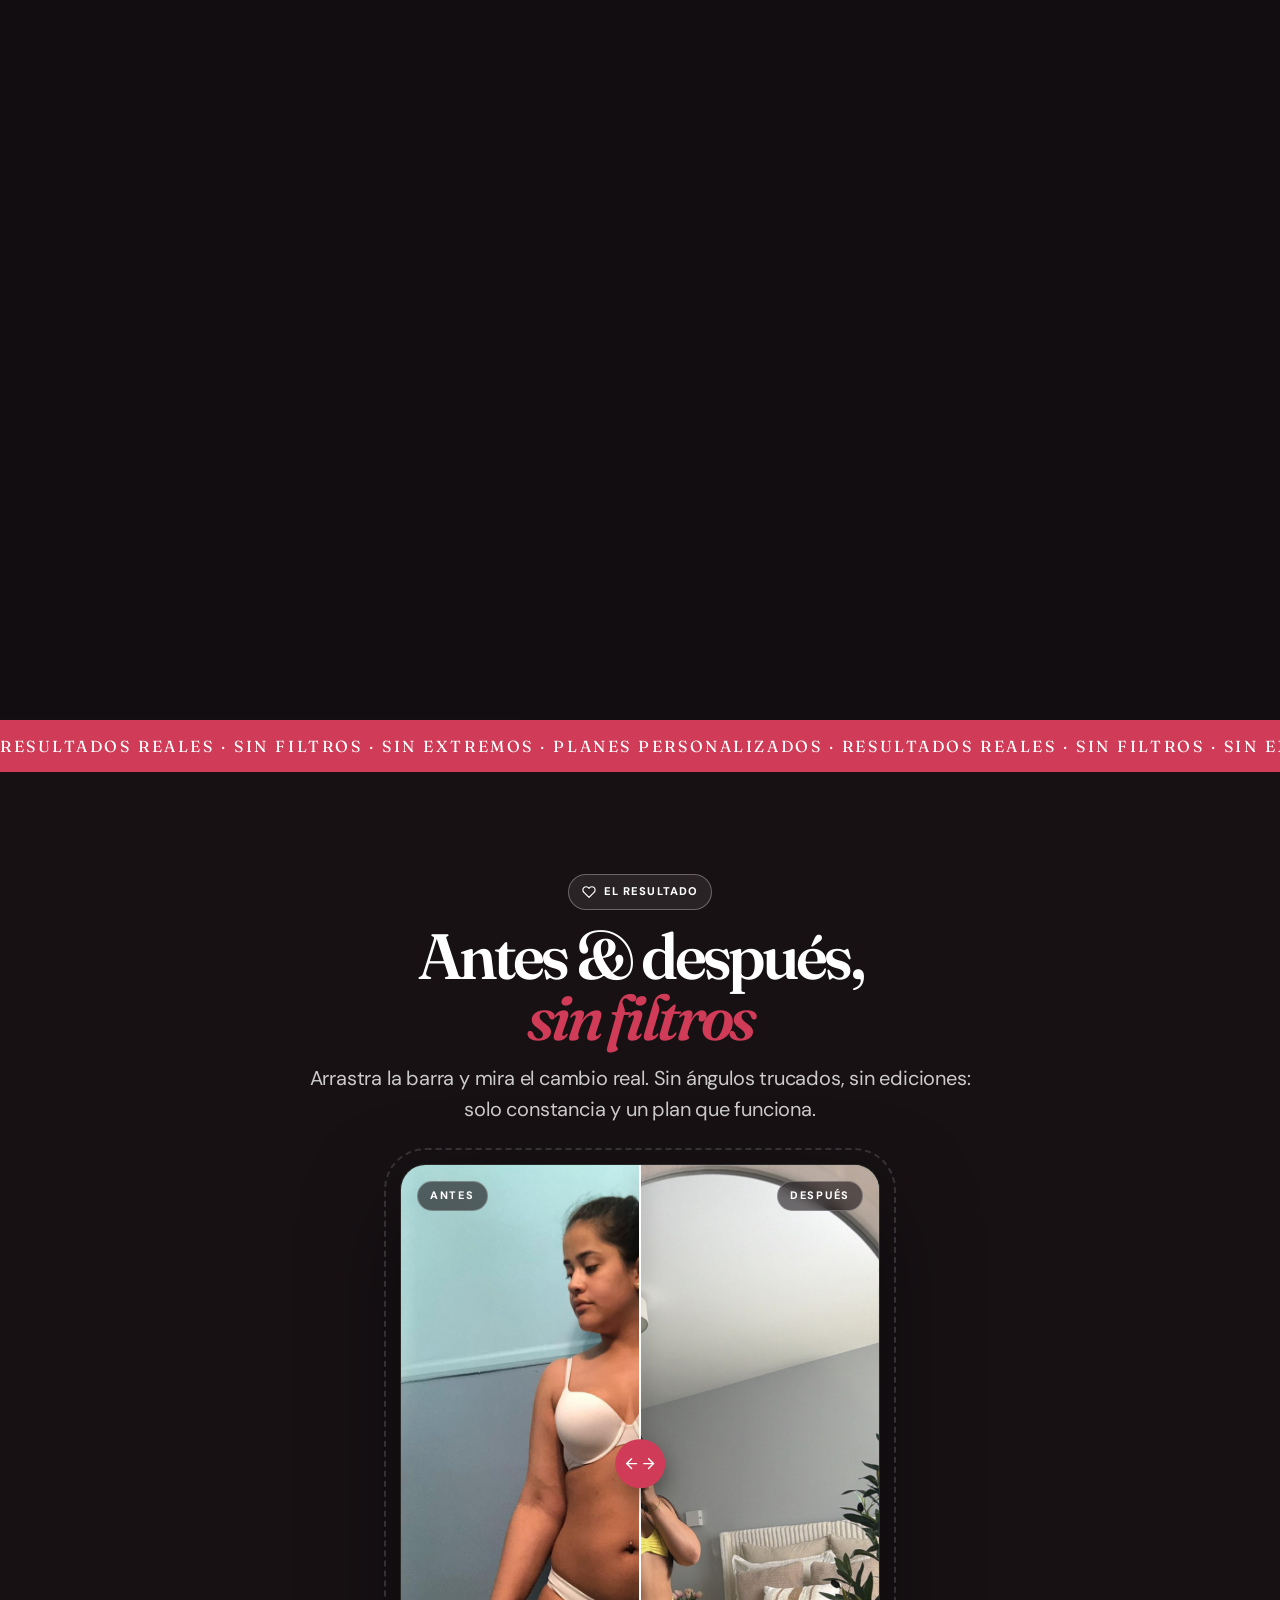
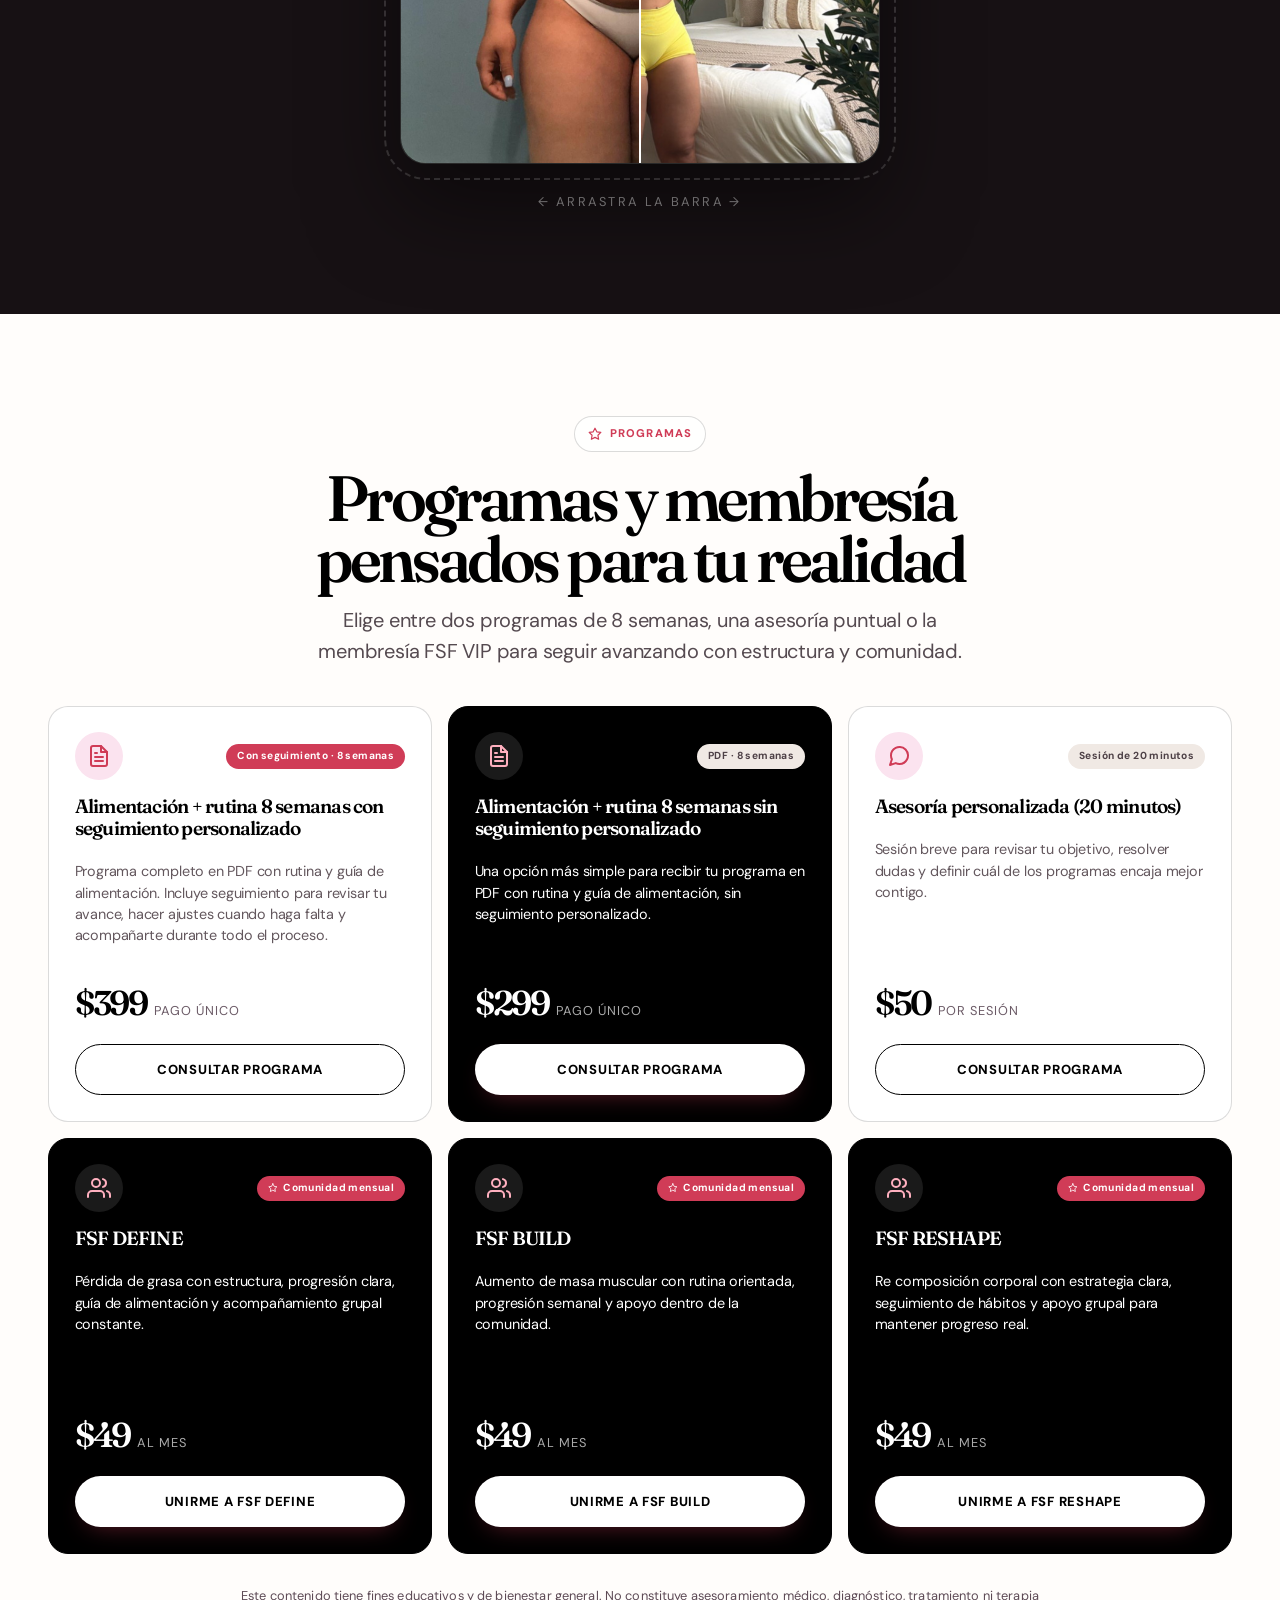
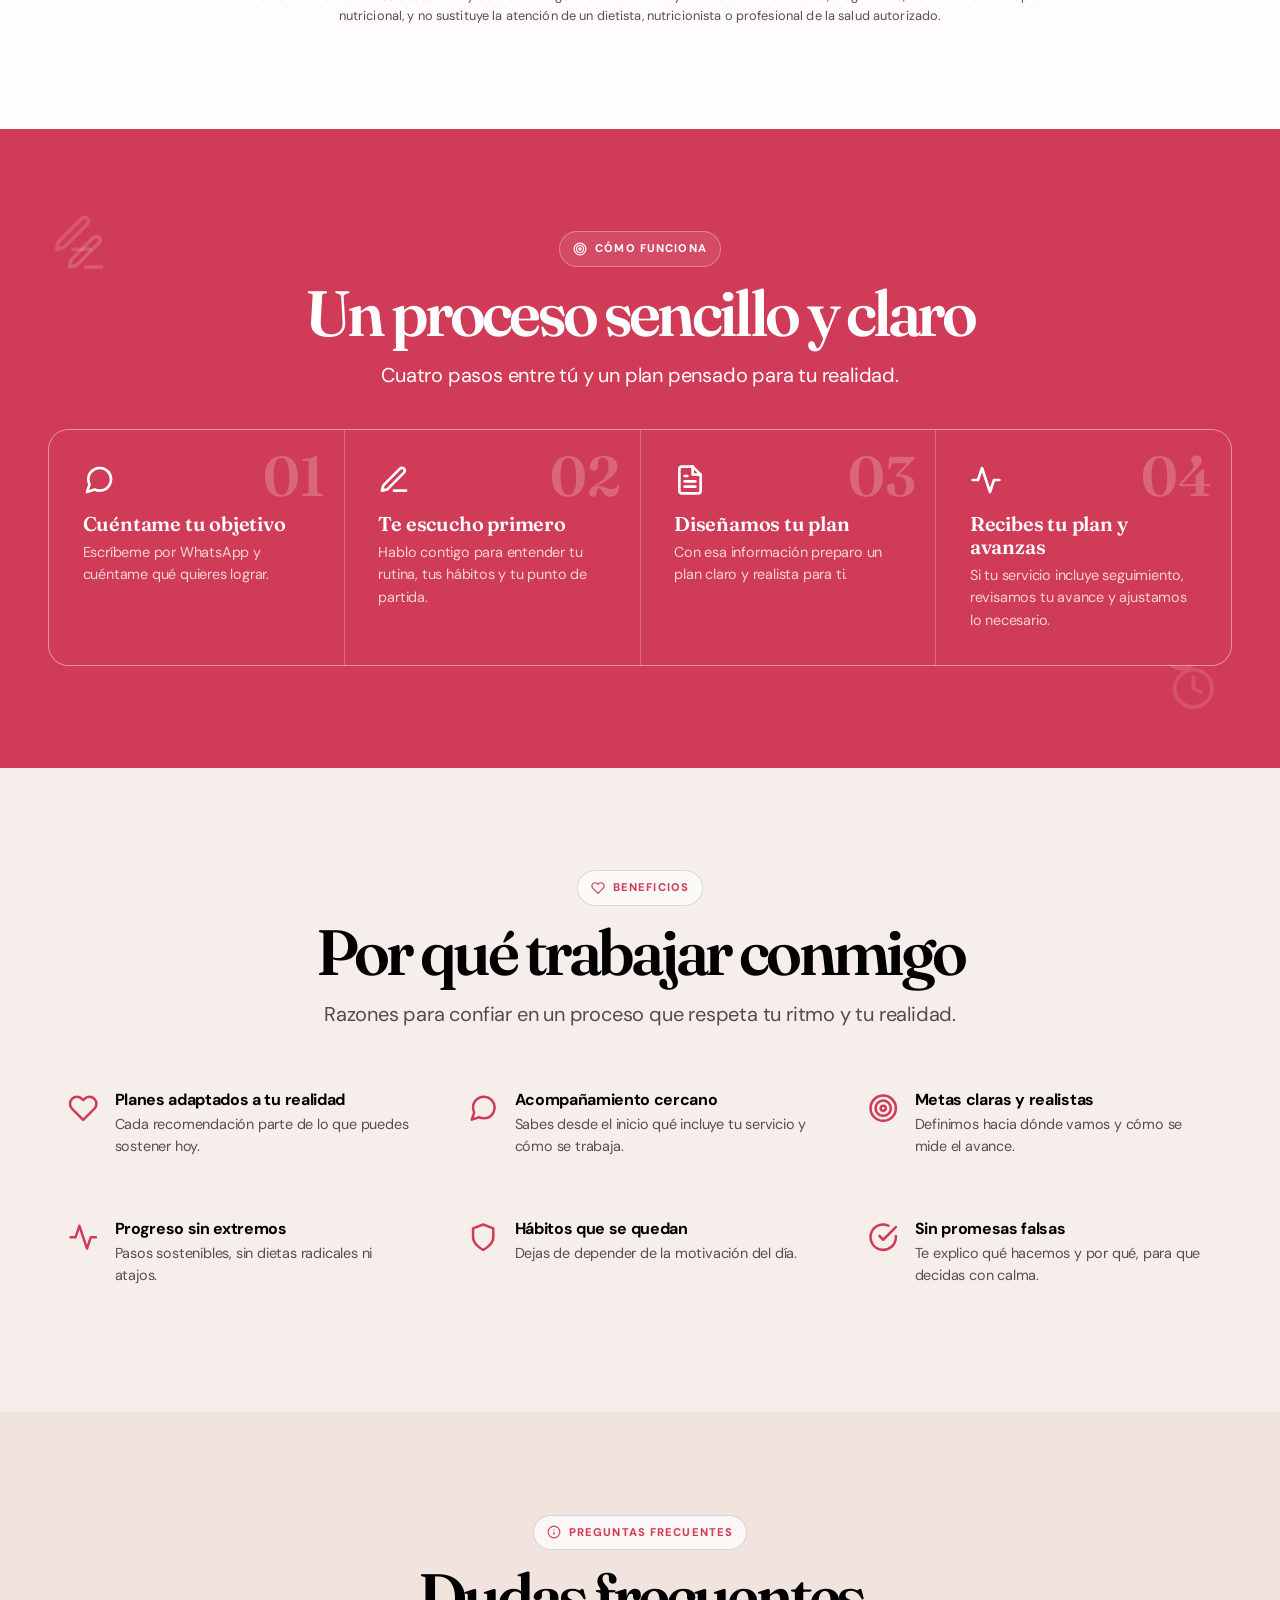
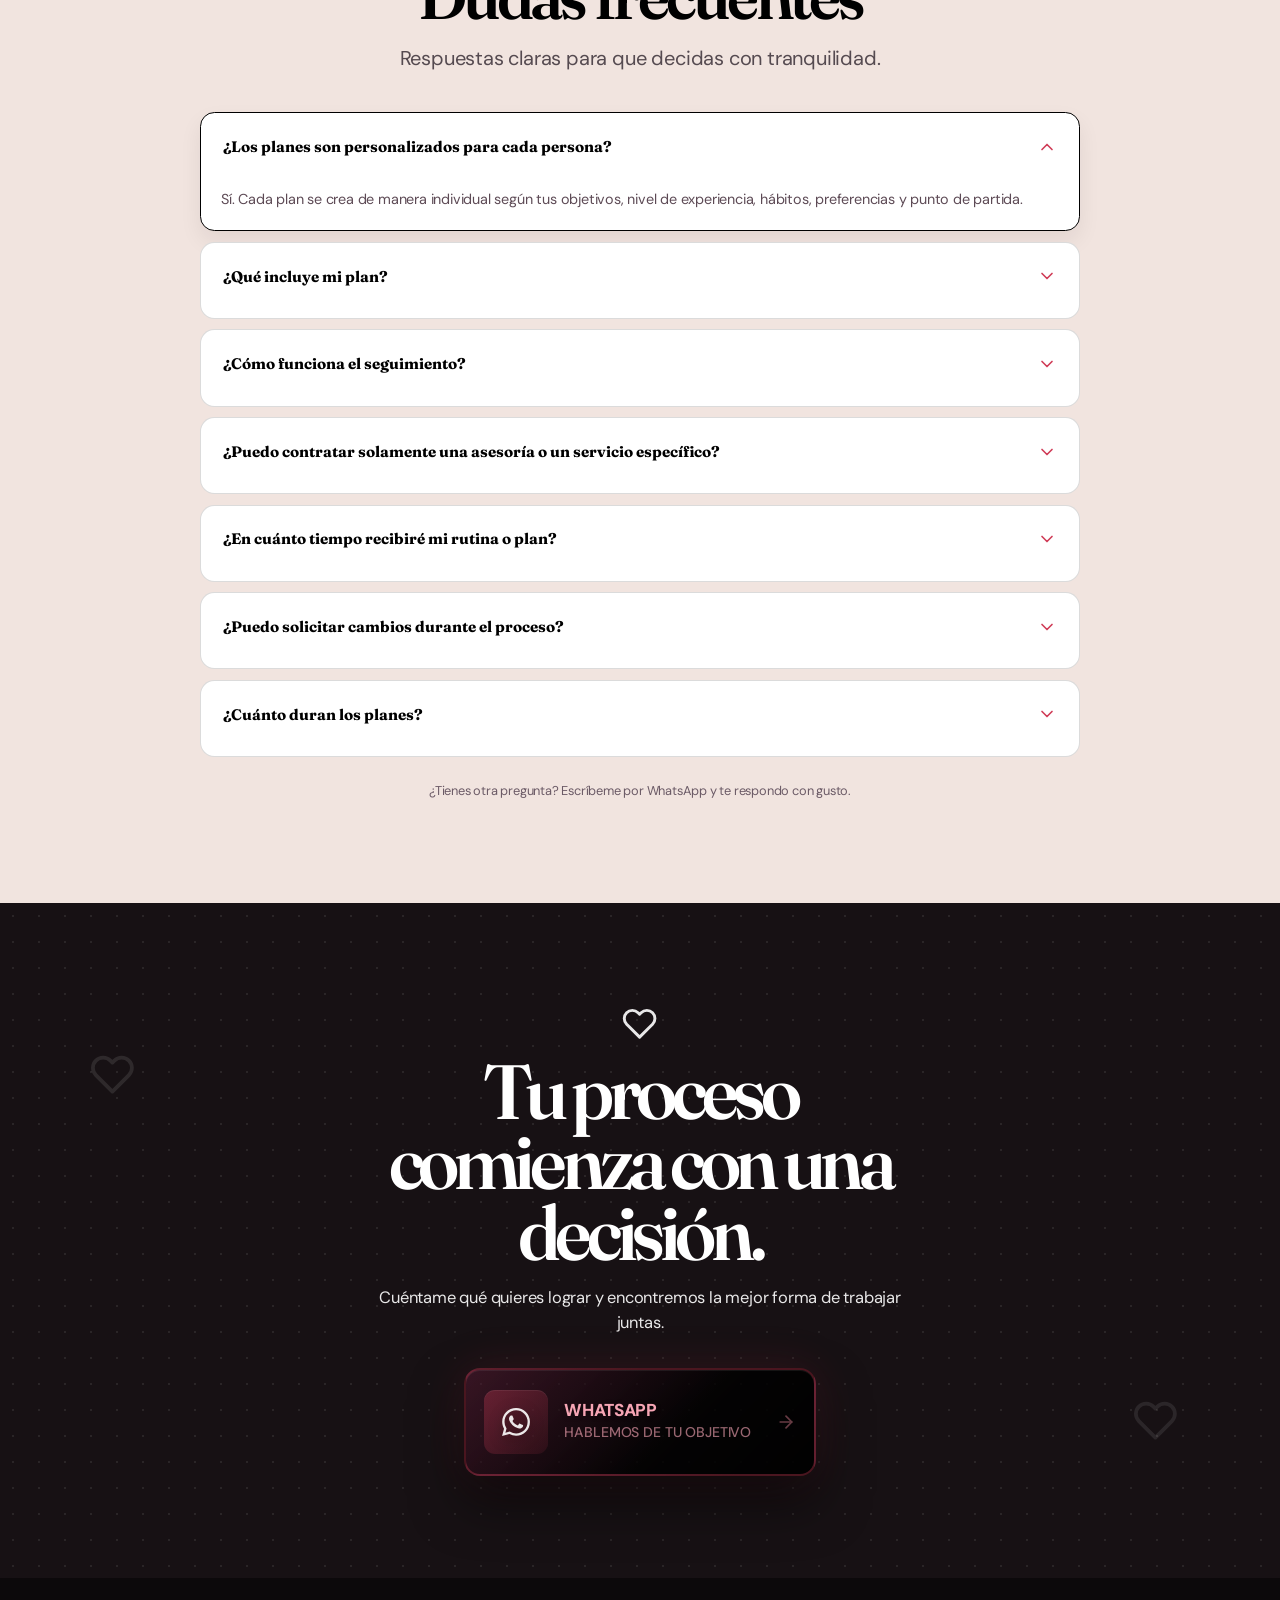
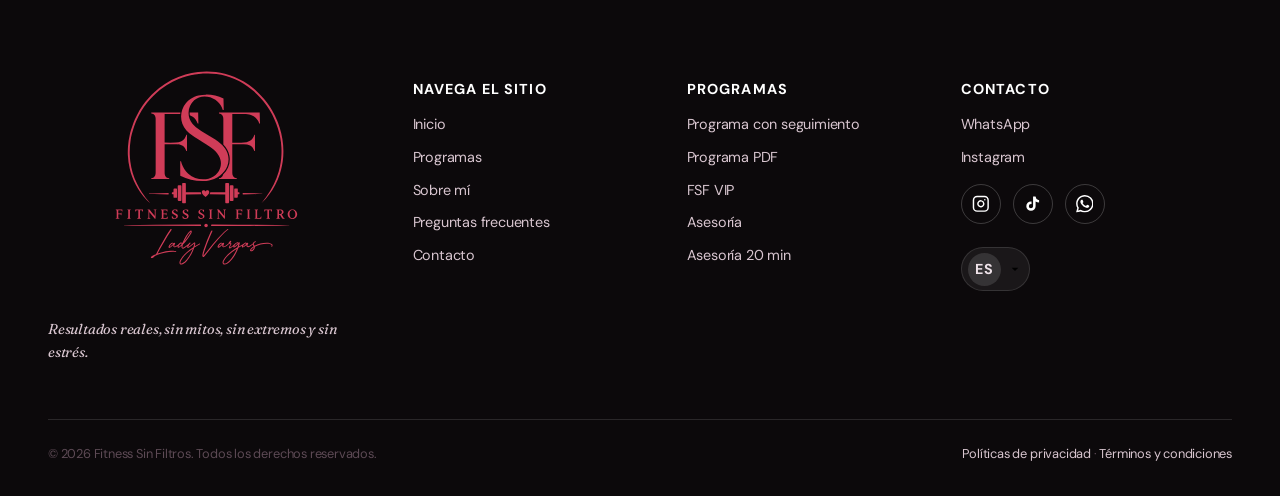
==== commit dcc586e4: "Finalize project cleanup and CSP hardening" ====
--- a/index.html
+++ b/index.html
@@ -299,9 +299,6 @@
               avanzar con confianza, sin fórmulas genéricas ni extremos.
             </p>
             <p class="hero-formats">Entras, progresas y continúas.</p>
-            <!-- REVERTIR: si el cliente desaprueba, descomenta la linea de abajo y comenta la de arriba:
-            <p class="hero-formats">Personal Training | Online Coaching | Fitness Nutrition Guide</p>
-            -->
             <div class="hero-actions">
               <a class="btn btn-secondary btn-lg" href="#servicios">
                 Ver programas
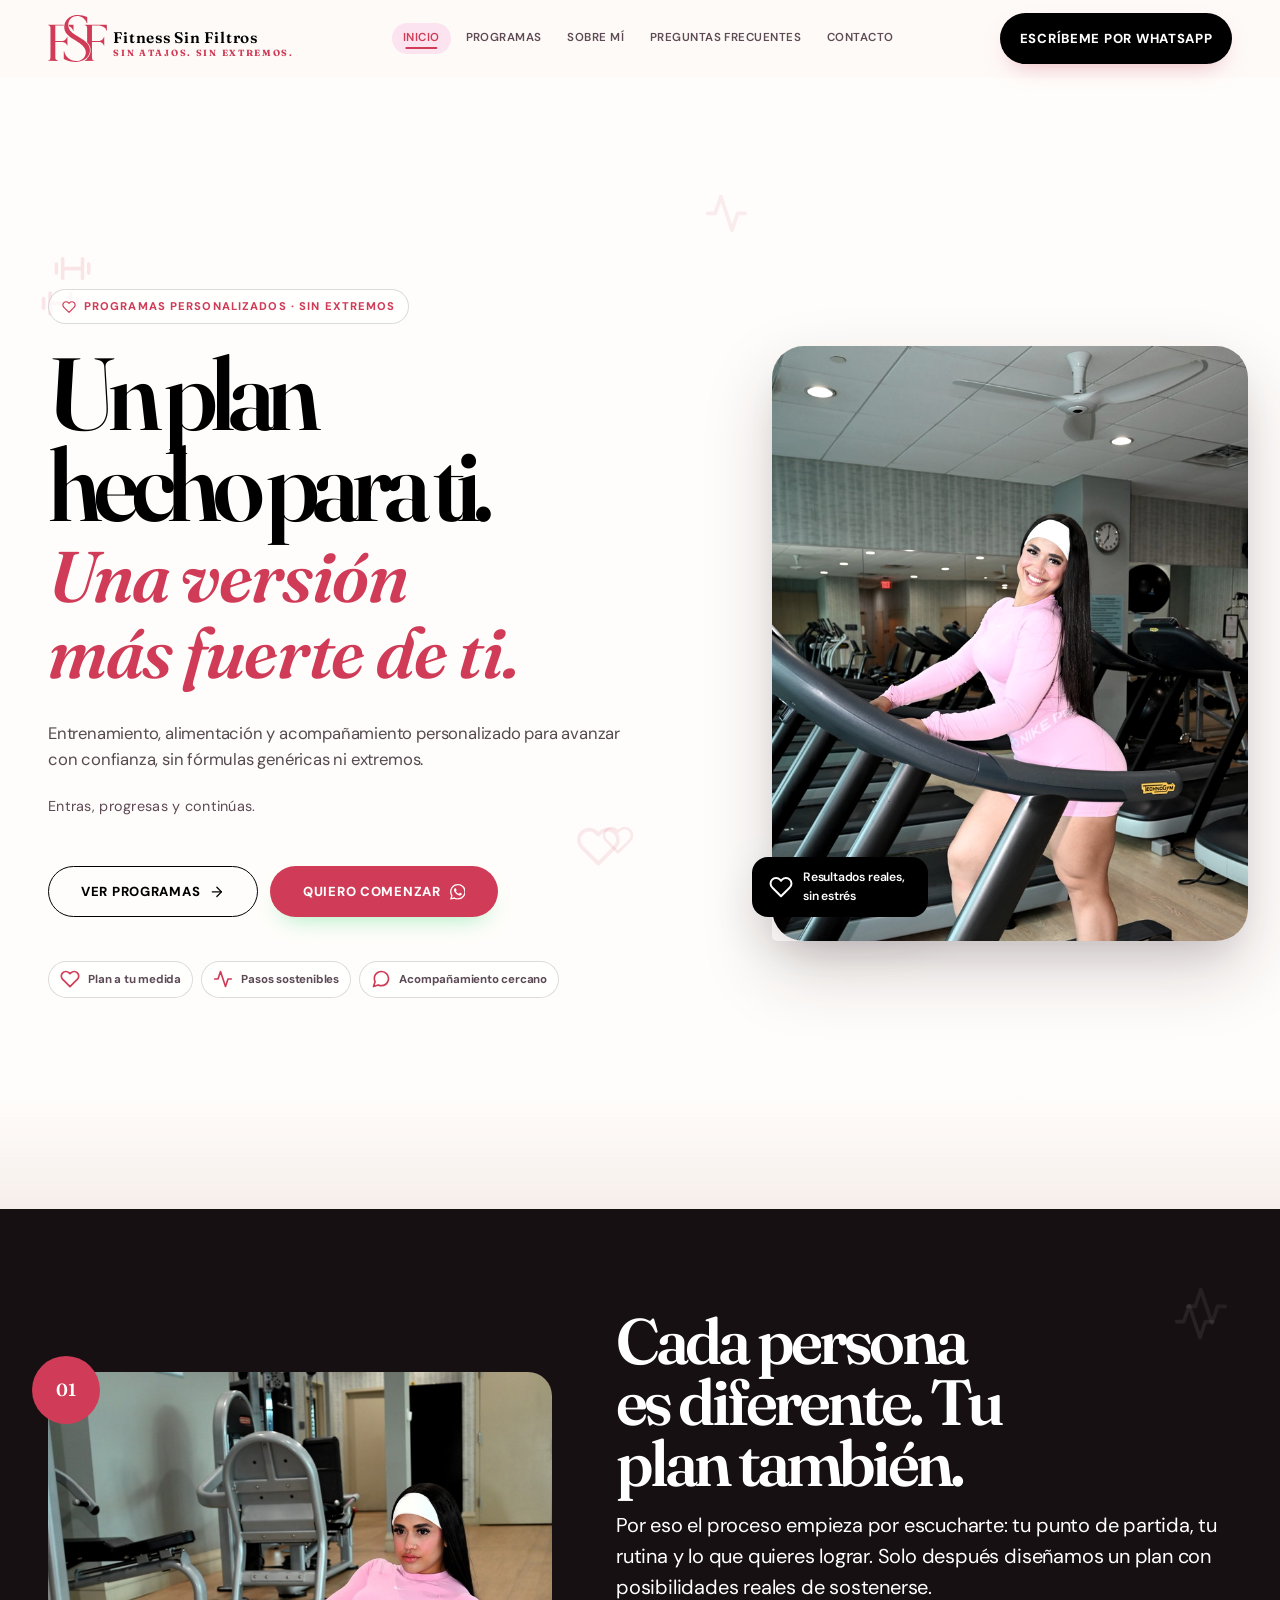
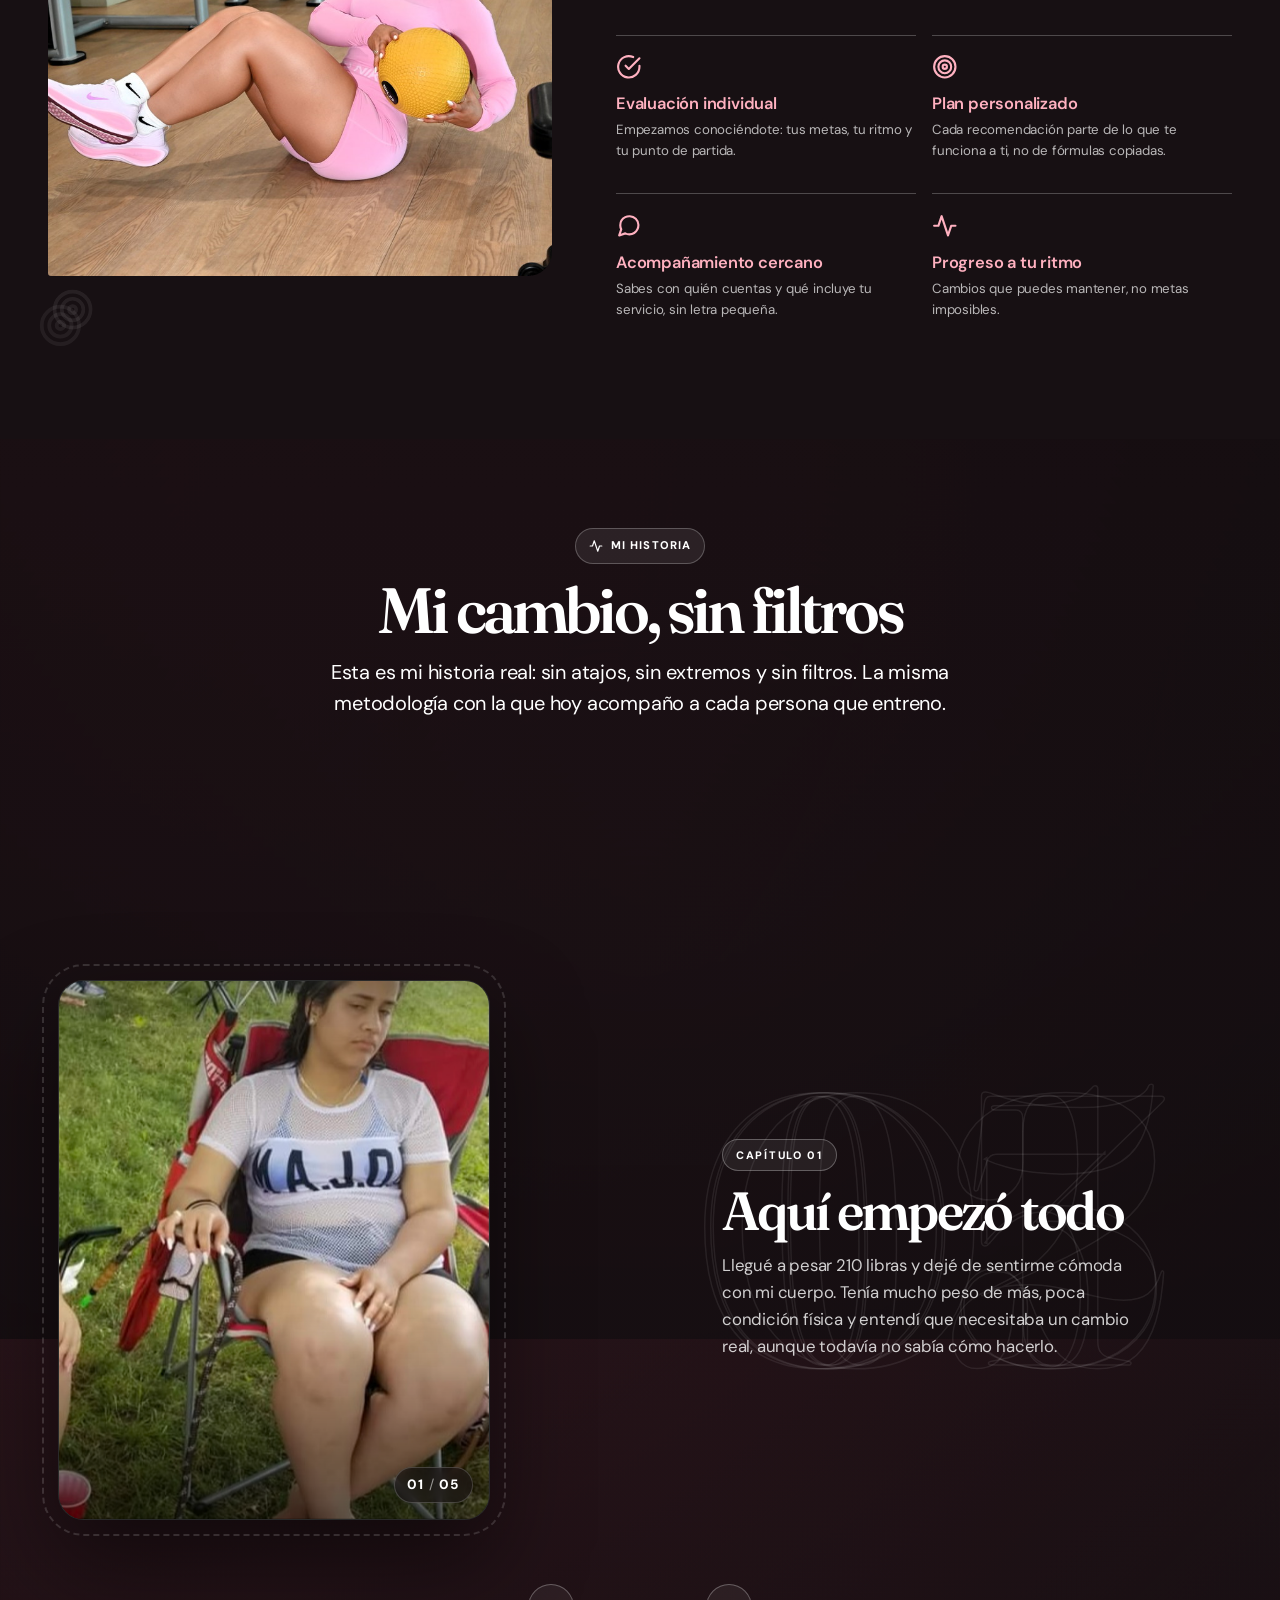
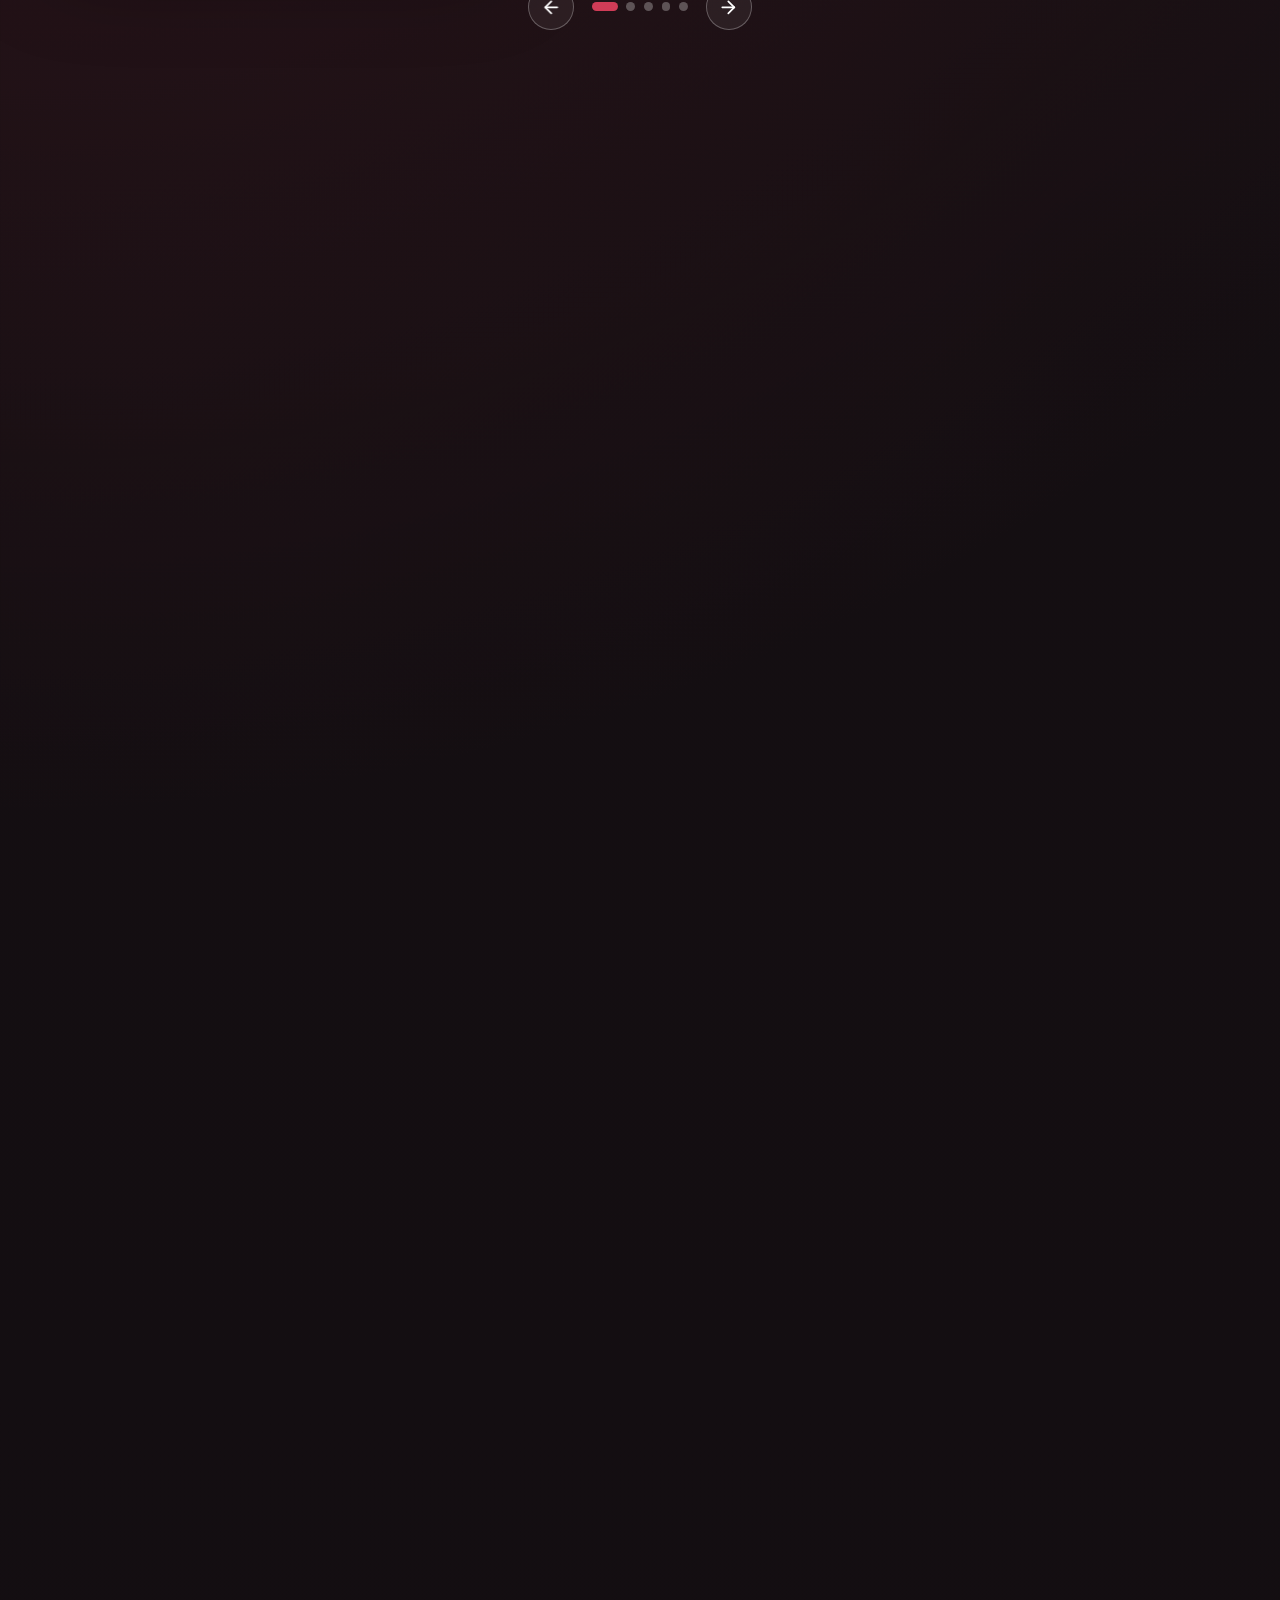
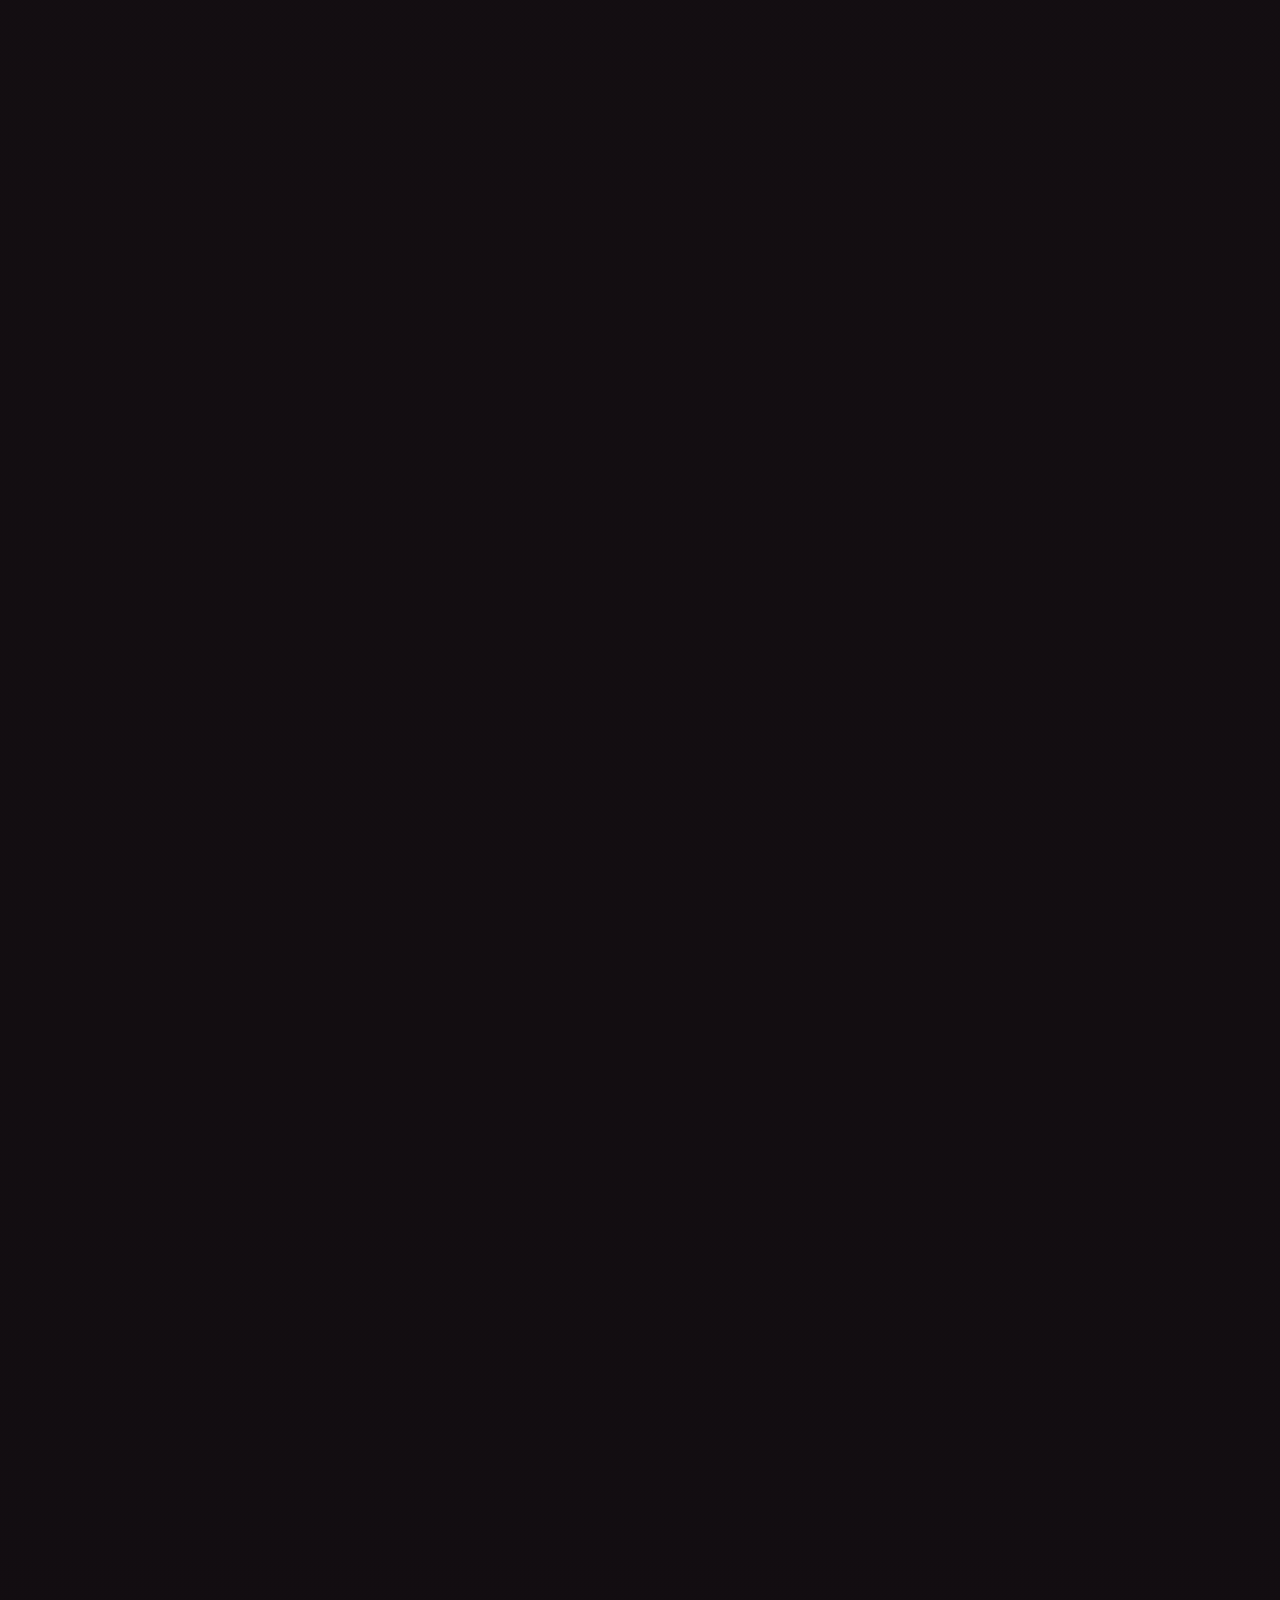
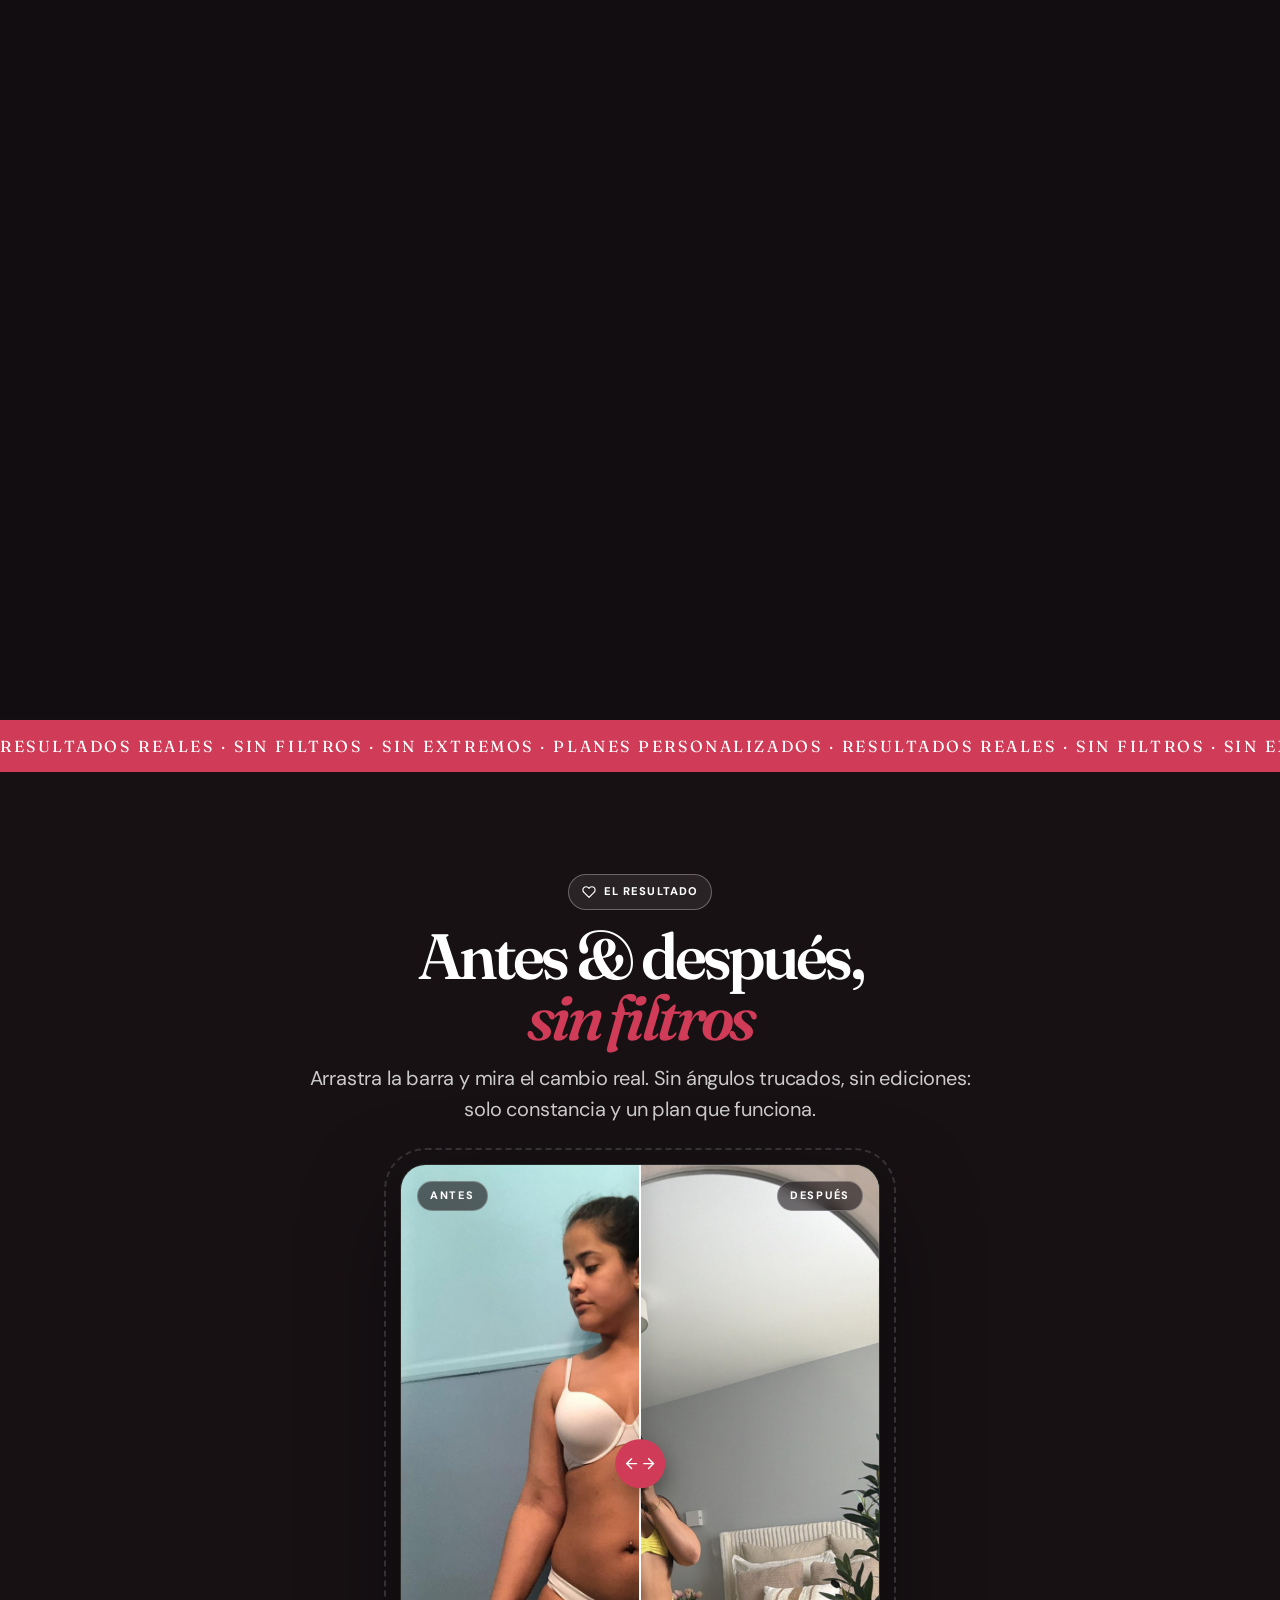
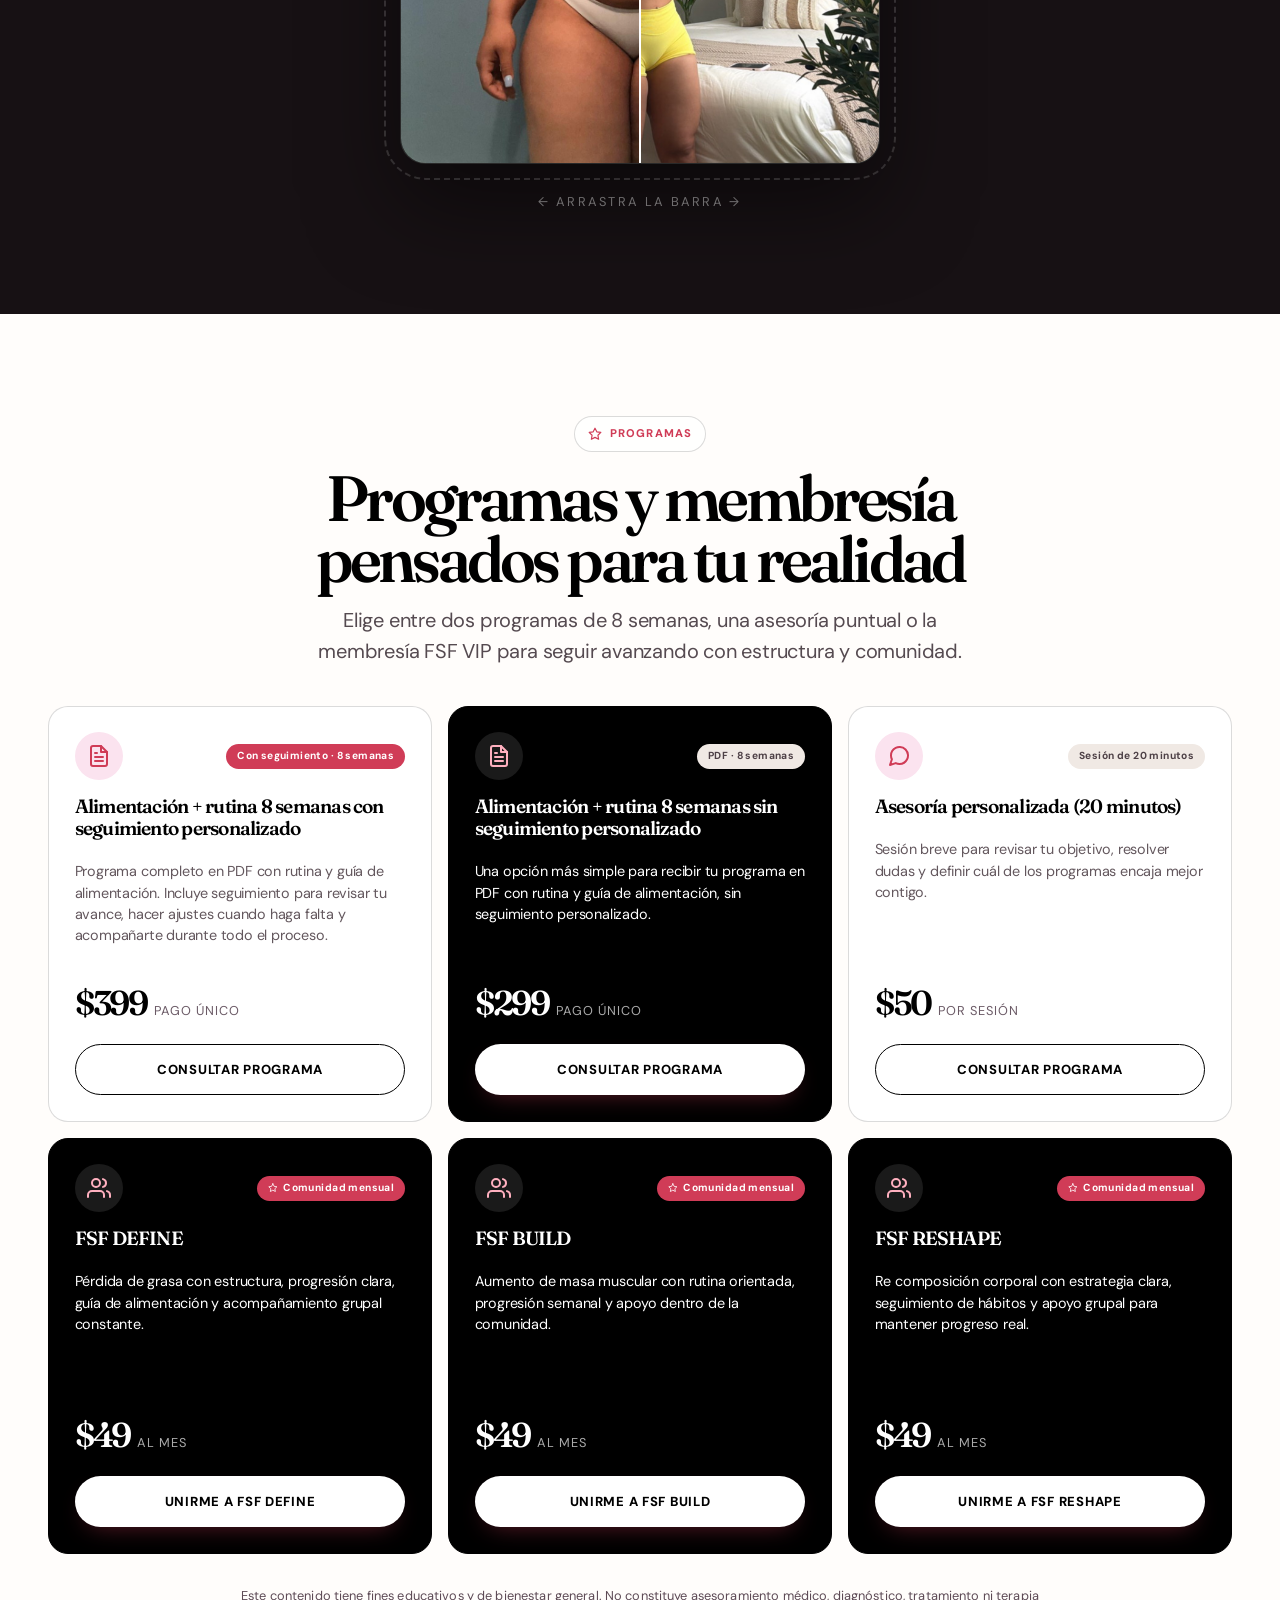
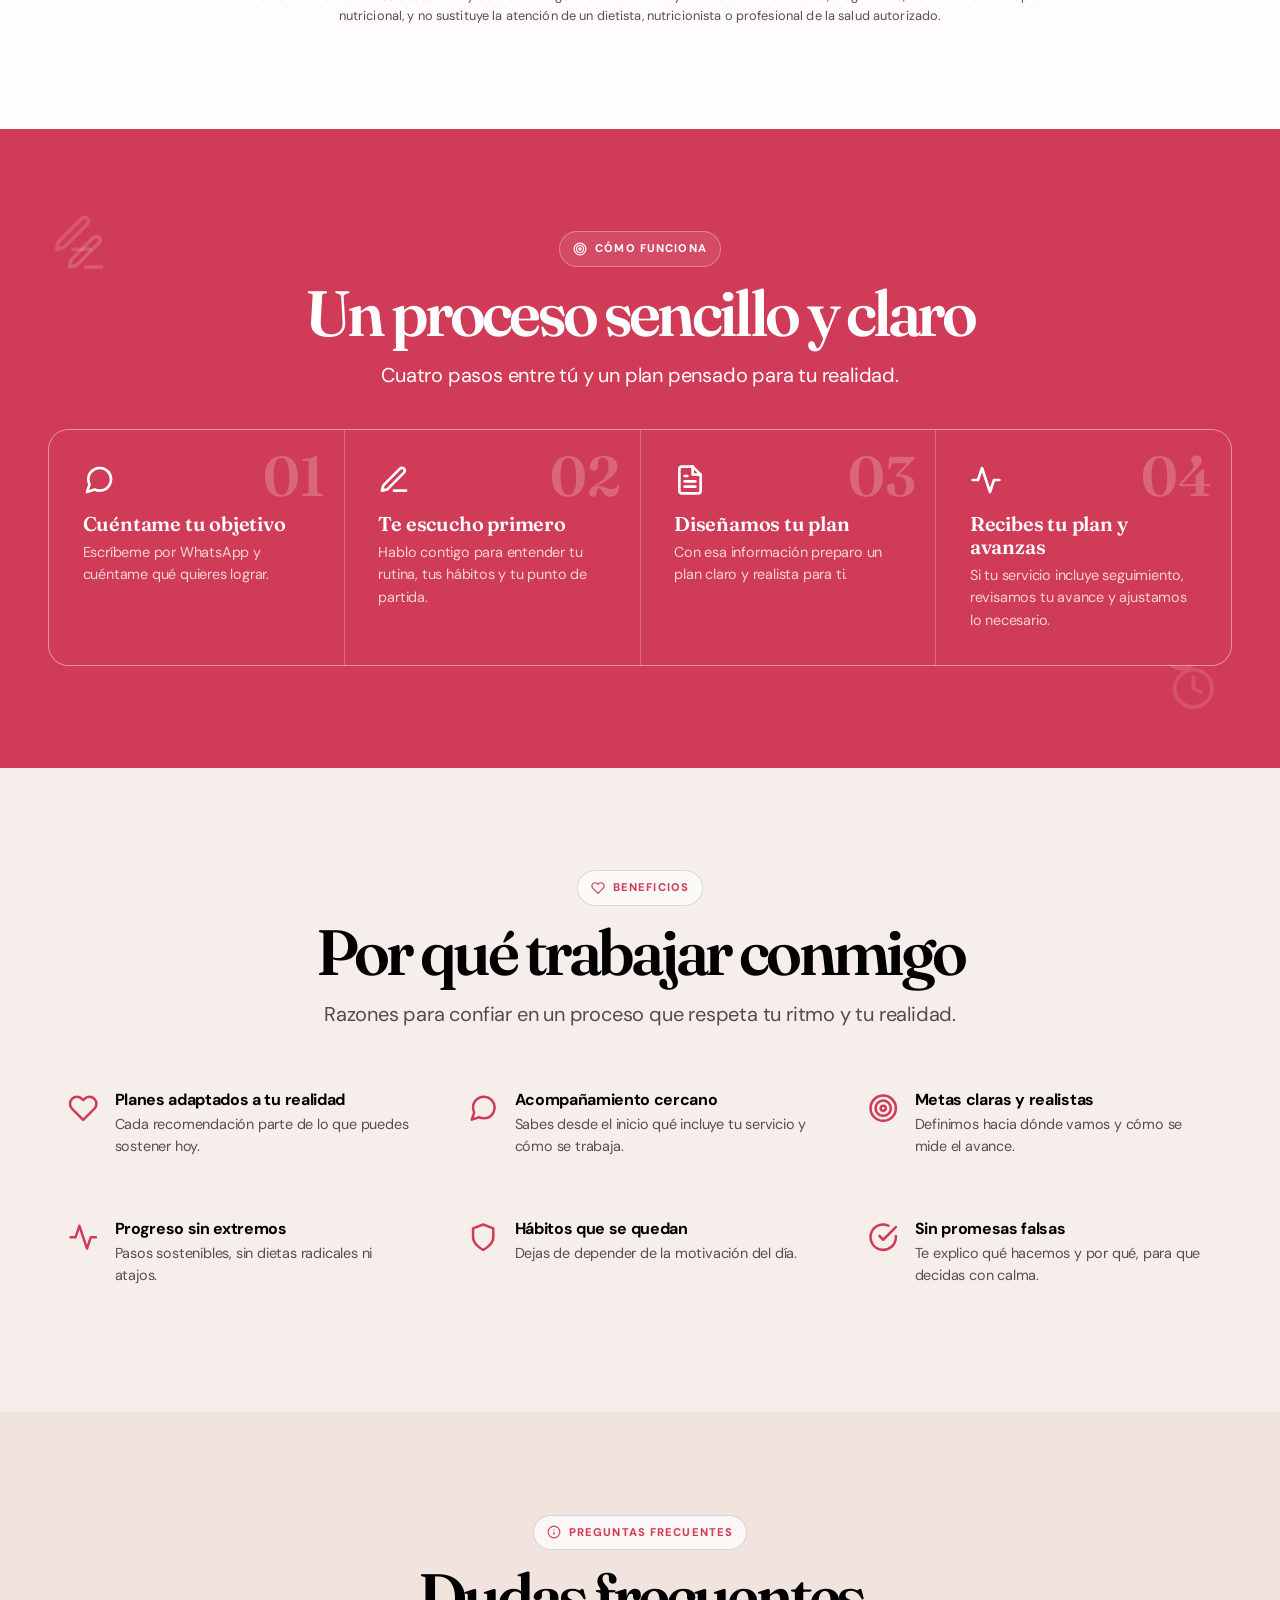
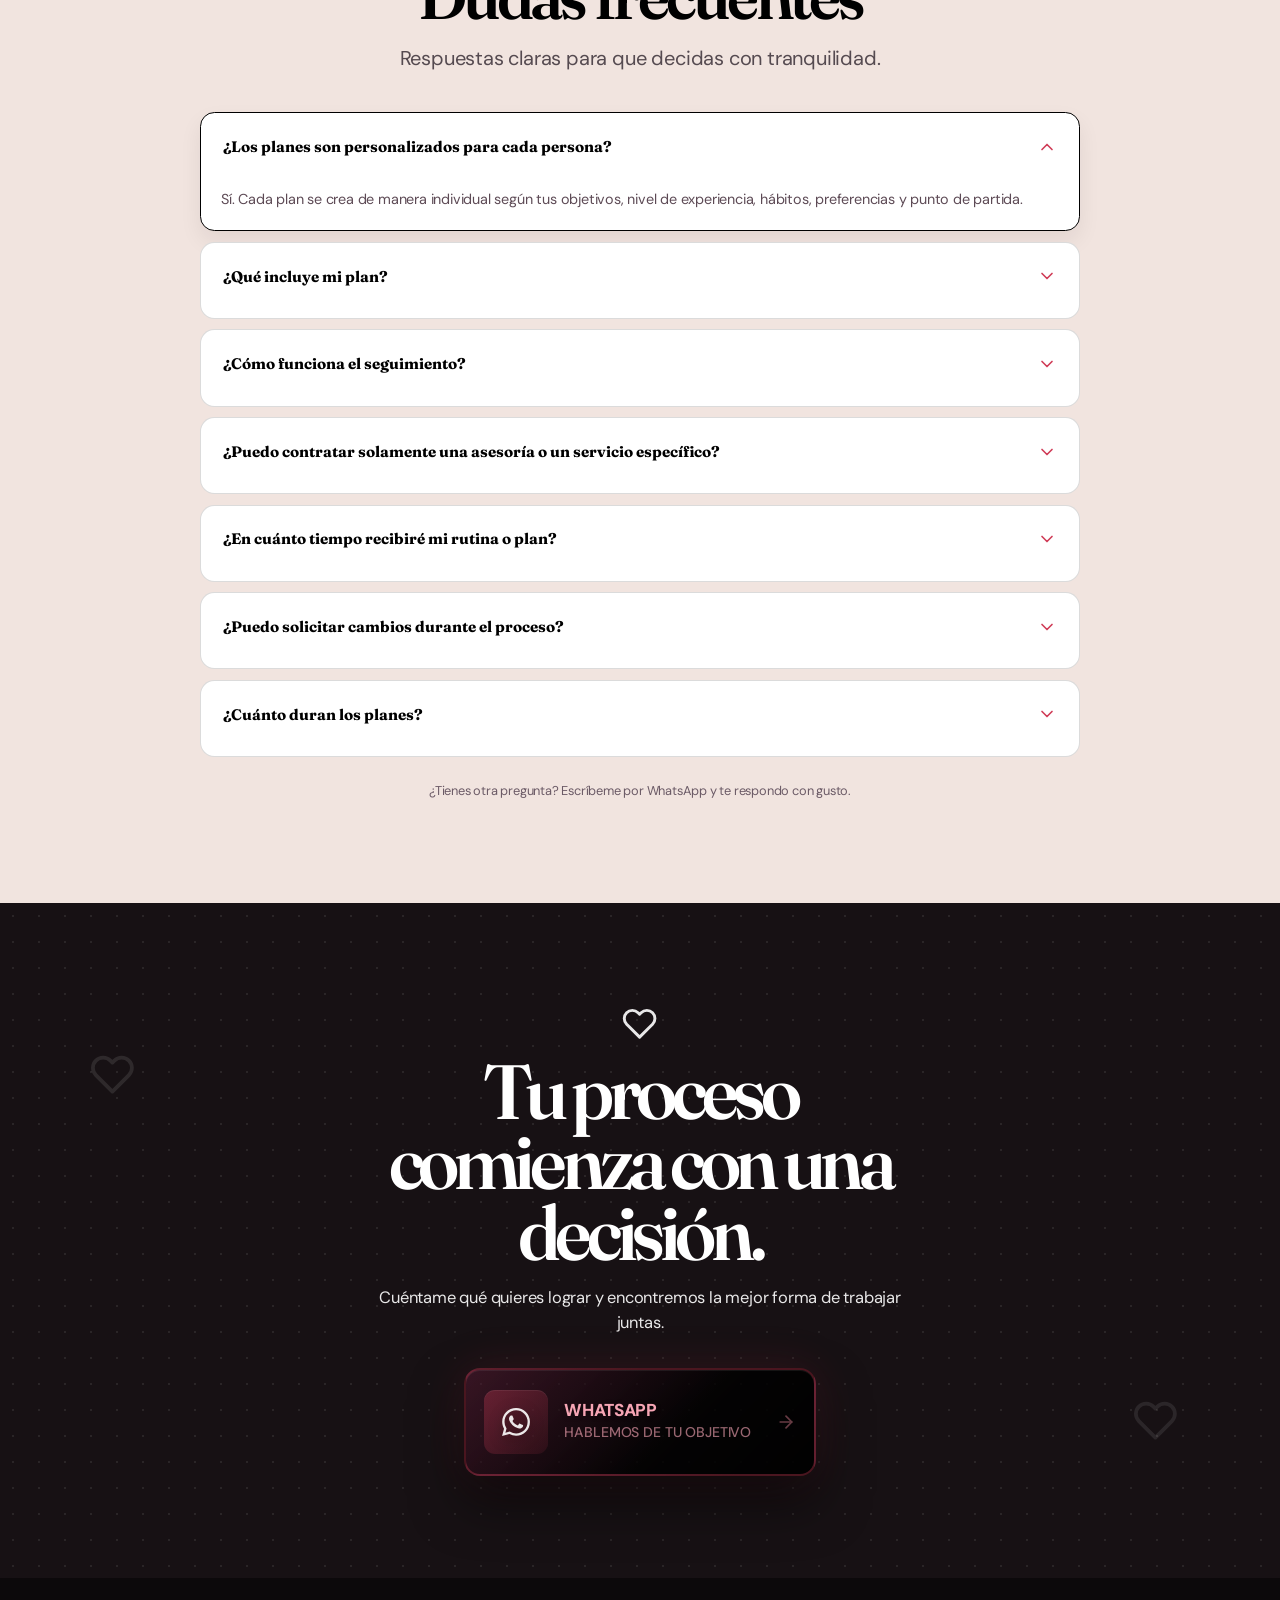
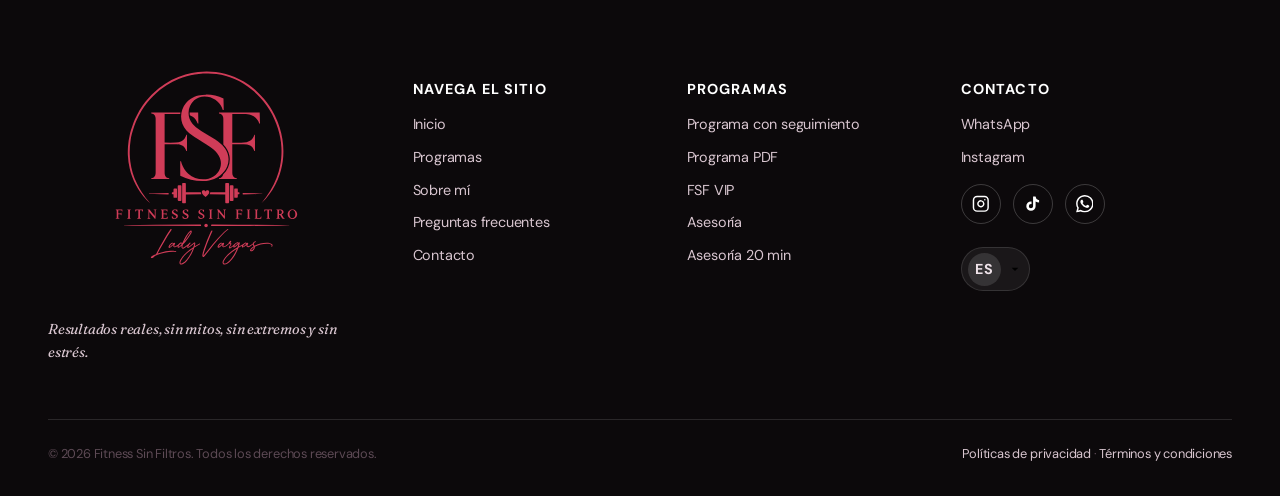
==== commit 40af4983: "feat: connect service cards to Whop checkout links" ====
--- a/index.html
+++ b/index.html
@@ -580,8 +580,9 @@
               </div>
               <a
                 class="btn btn-secondary btn-block"
-                href="#"
-                data-whatsapp
+                href="https://whop.com/checkout/plan_j860rL4jHZ0XK"
+                target="_blank"
+                rel="noopener noreferrer"
                 data-service-id="programa-8-semanas-seguimiento"
               >
                 Consultar programa
@@ -605,8 +606,9 @@
               </div>
               <a
                 class="btn btn-primary btn-block"
-                href="#"
-                data-whatsapp
+                href="https://whop.com/checkout/plan_hawxc5QboLKLH"
+                target="_blank"
+                rel="noopener noreferrer"
                 data-service-id="programa-8-semanas-pdf"
               >
                 Consultar programa
@@ -658,8 +660,9 @@
               </div>
               <a
                 class="btn btn-primary btn-block"
-                href="#"
-                data-whatsapp
+                href="https://whop.com/checkout/plan_mnem2SbH8UOfg"
+                target="_blank"
+                rel="noopener noreferrer"
                 data-service-id="fsf-define"
               >
                 Unirme a FSF DEFINE
@@ -686,8 +689,9 @@
               </div>
               <a
                 class="btn btn-primary btn-block"
-                href="#"
-                data-whatsapp
+                href="https://whop.com/checkout/plan_mnem2SbH8UOfg"
+                target="_blank"
+                rel="noopener noreferrer"
                 data-service-id="fsf-build"
               >
                 Unirme a FSF BUILD
@@ -714,8 +718,9 @@
               </div>
               <a
                 class="btn btn-primary btn-block"
-                href="#"
-                data-whatsapp
+                href="https://whop.com/checkout/plan_mnem2SbH8UOfg"
+                target="_blank"
+                rel="noopener noreferrer"
                 data-service-id="fsf-reshape"
               >
                 Unirme a FSF RESHAPE
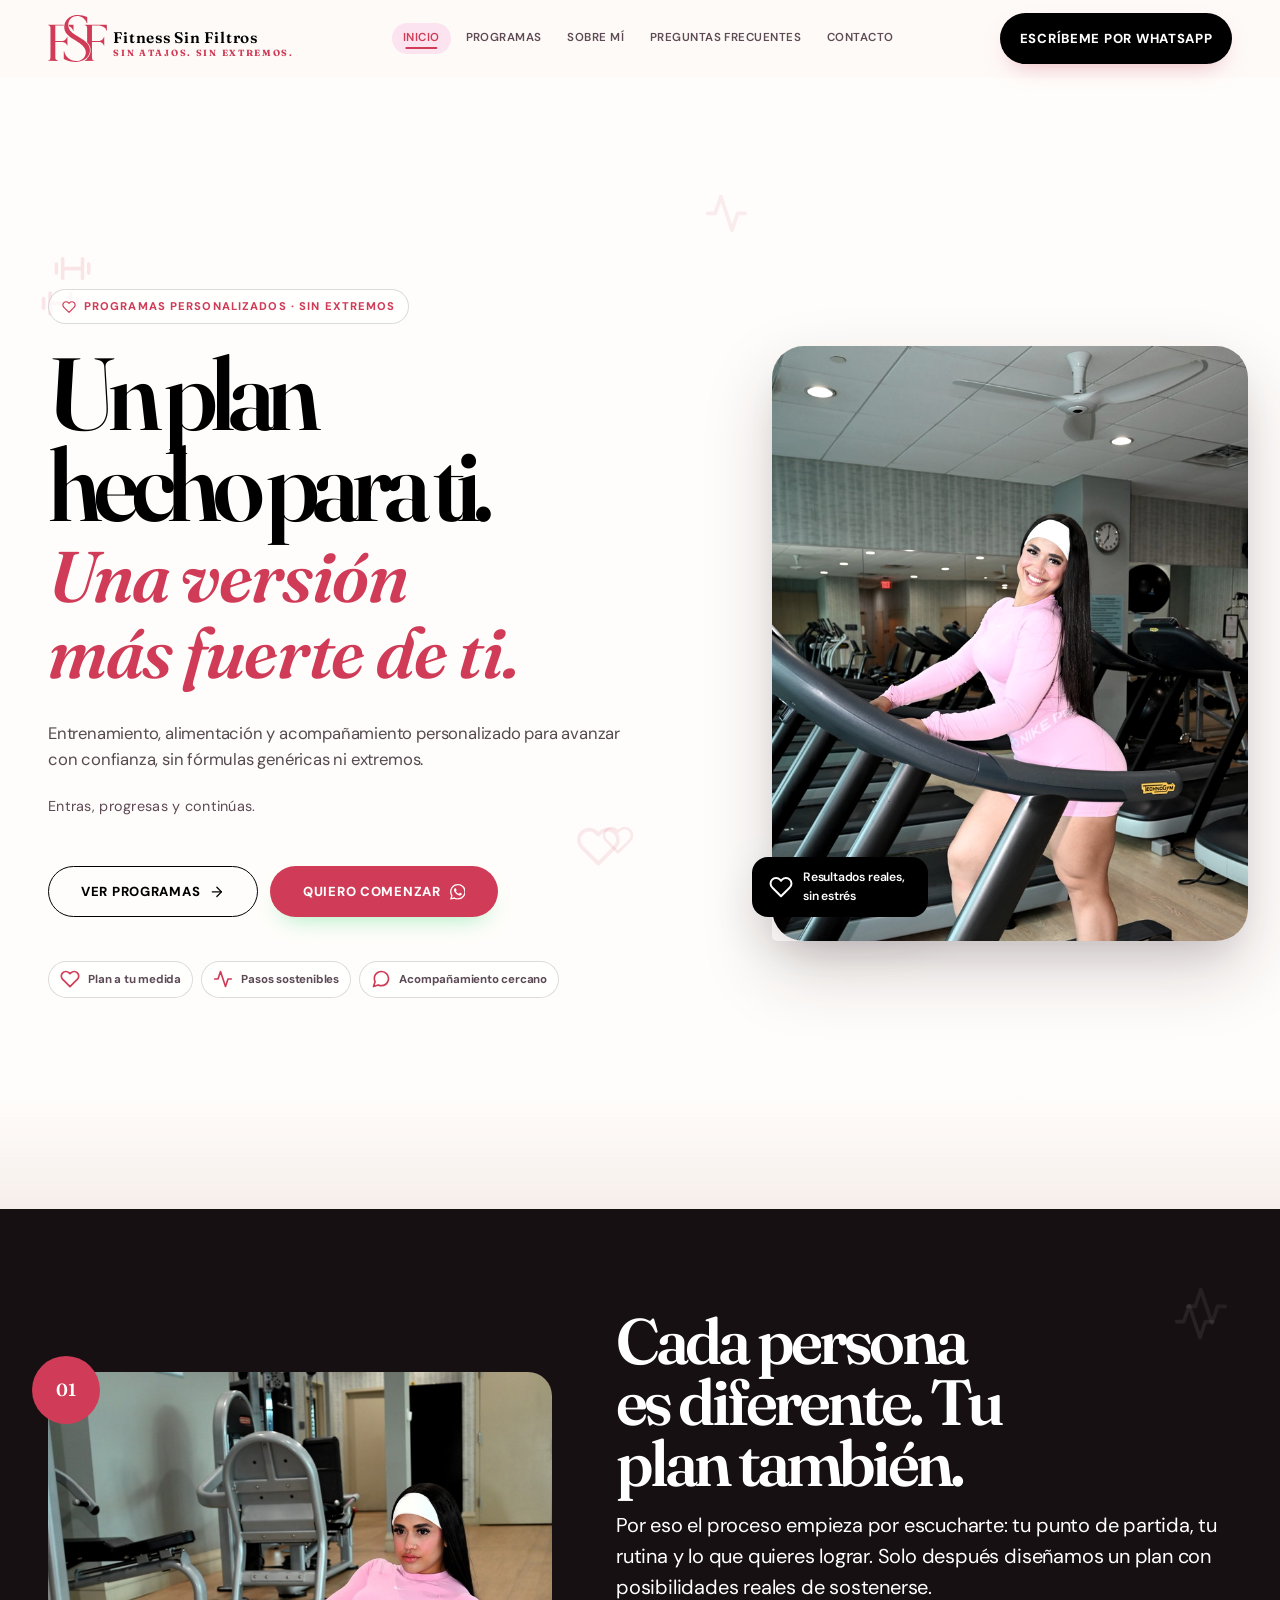
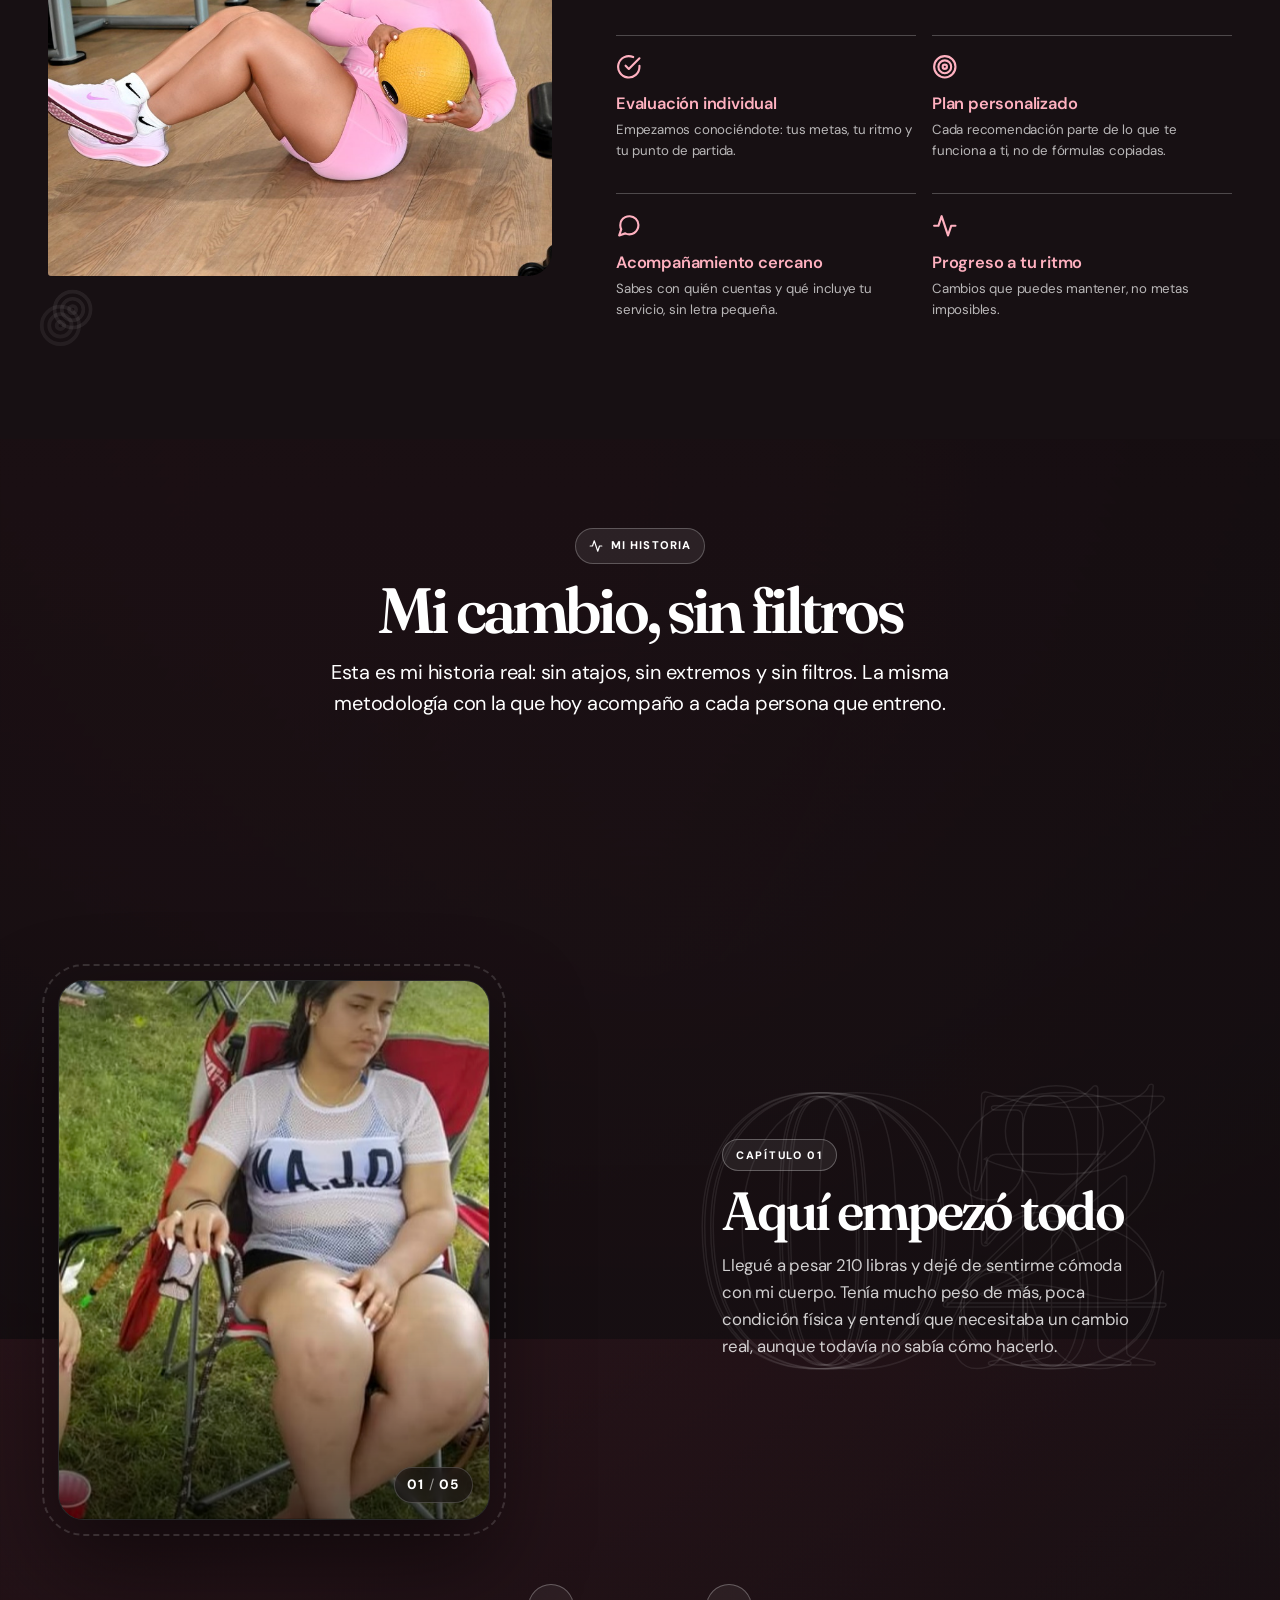
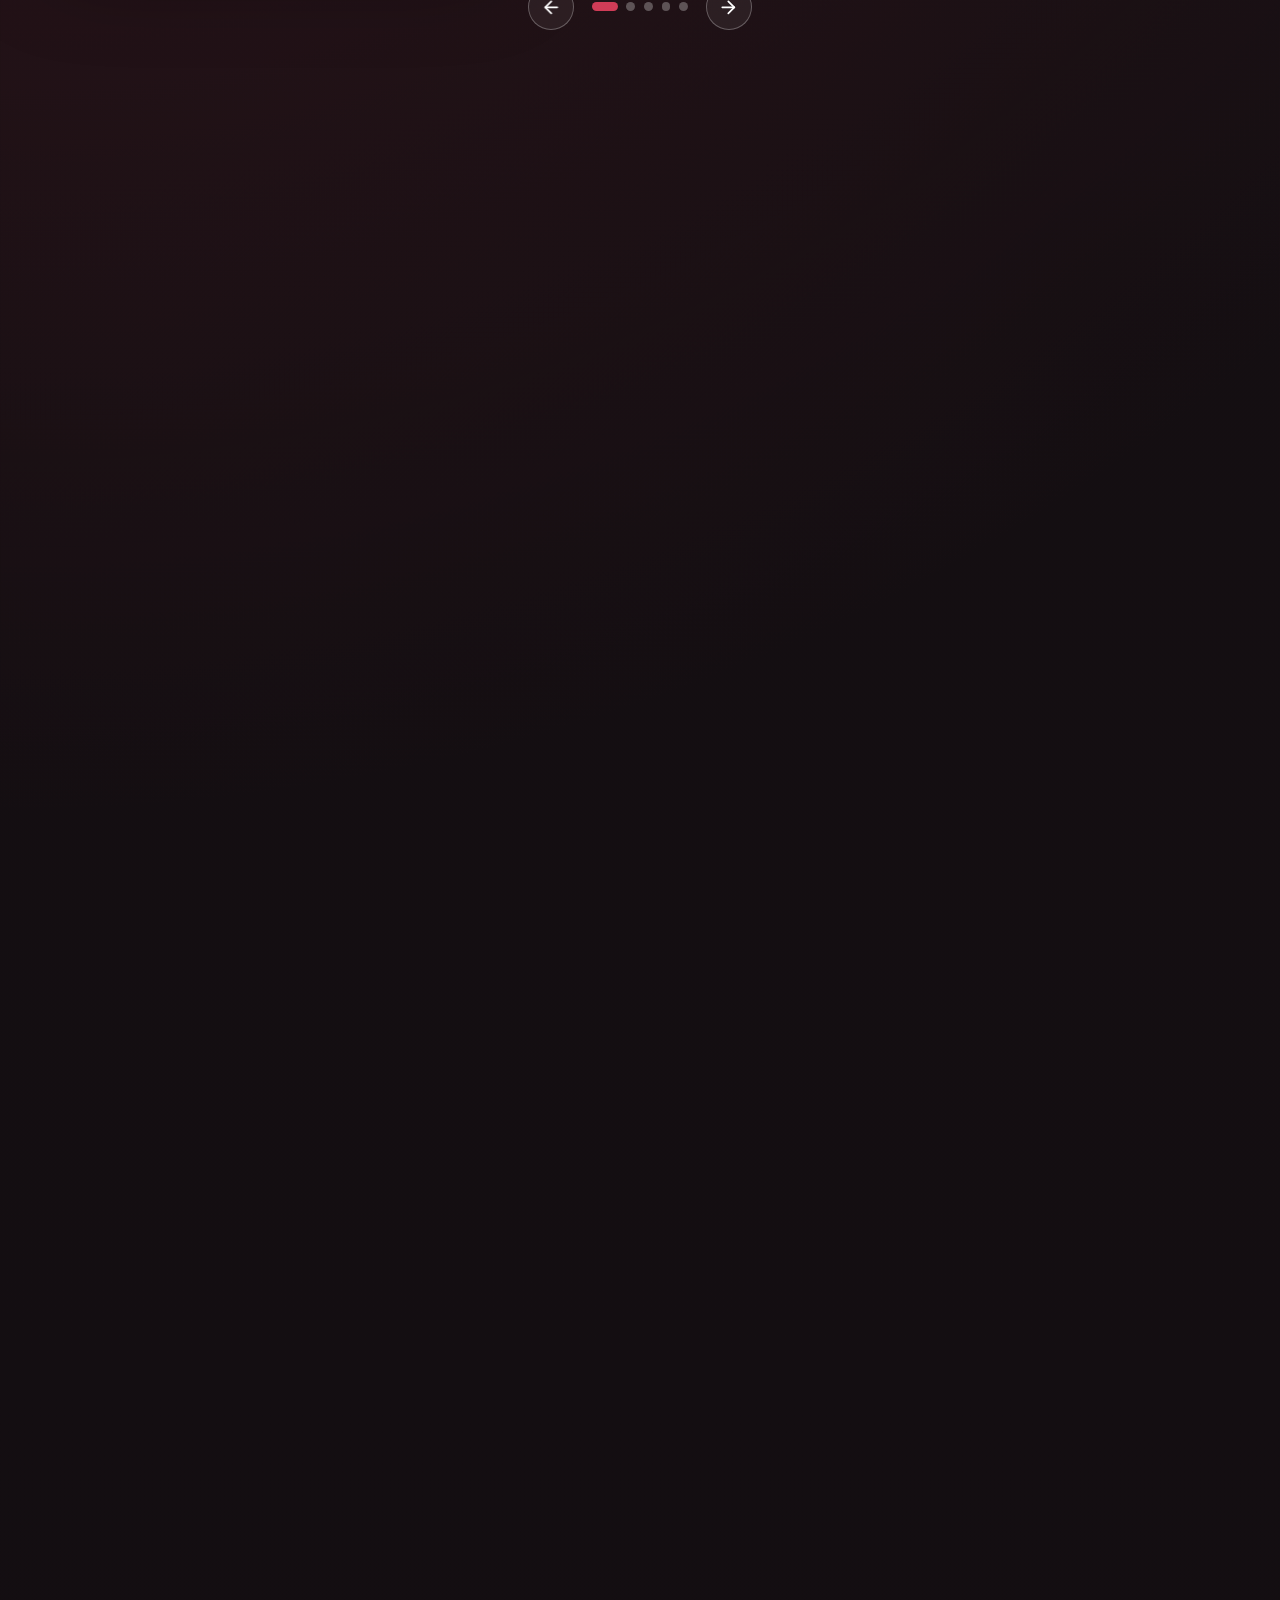
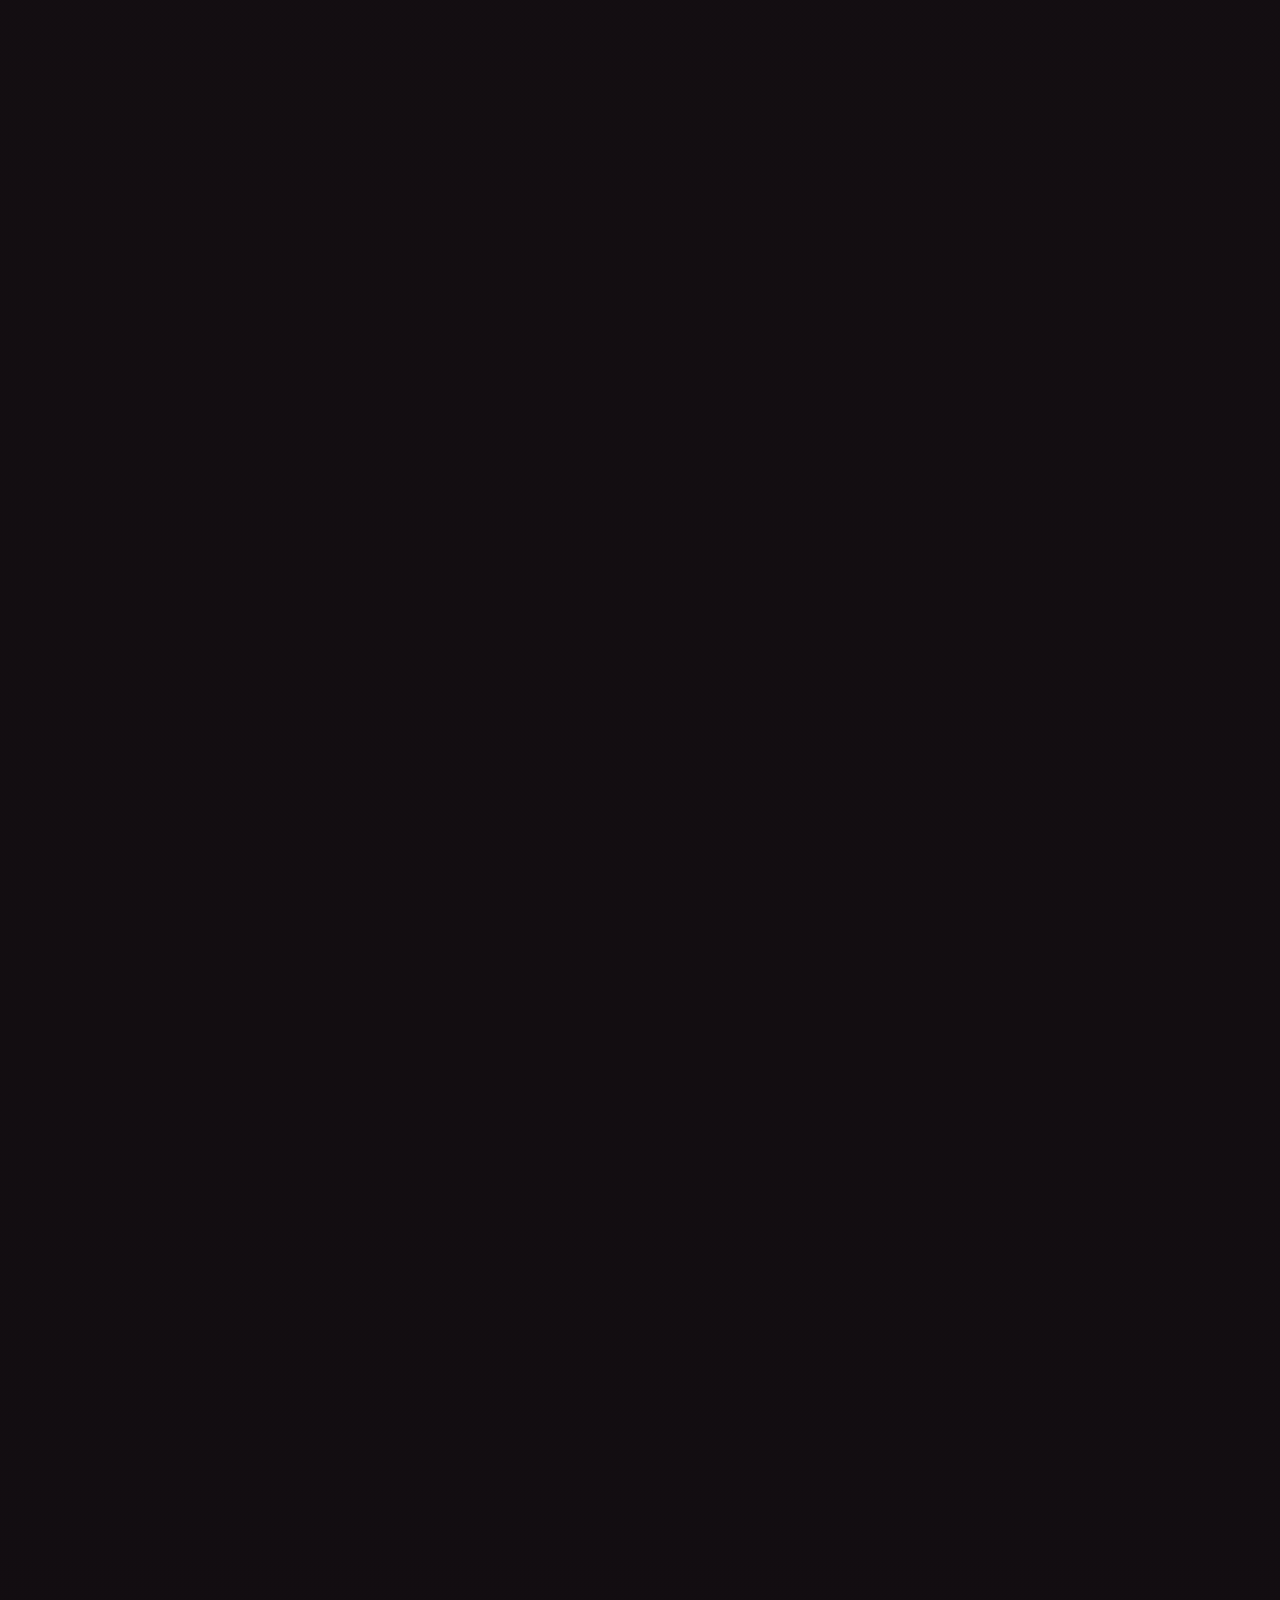
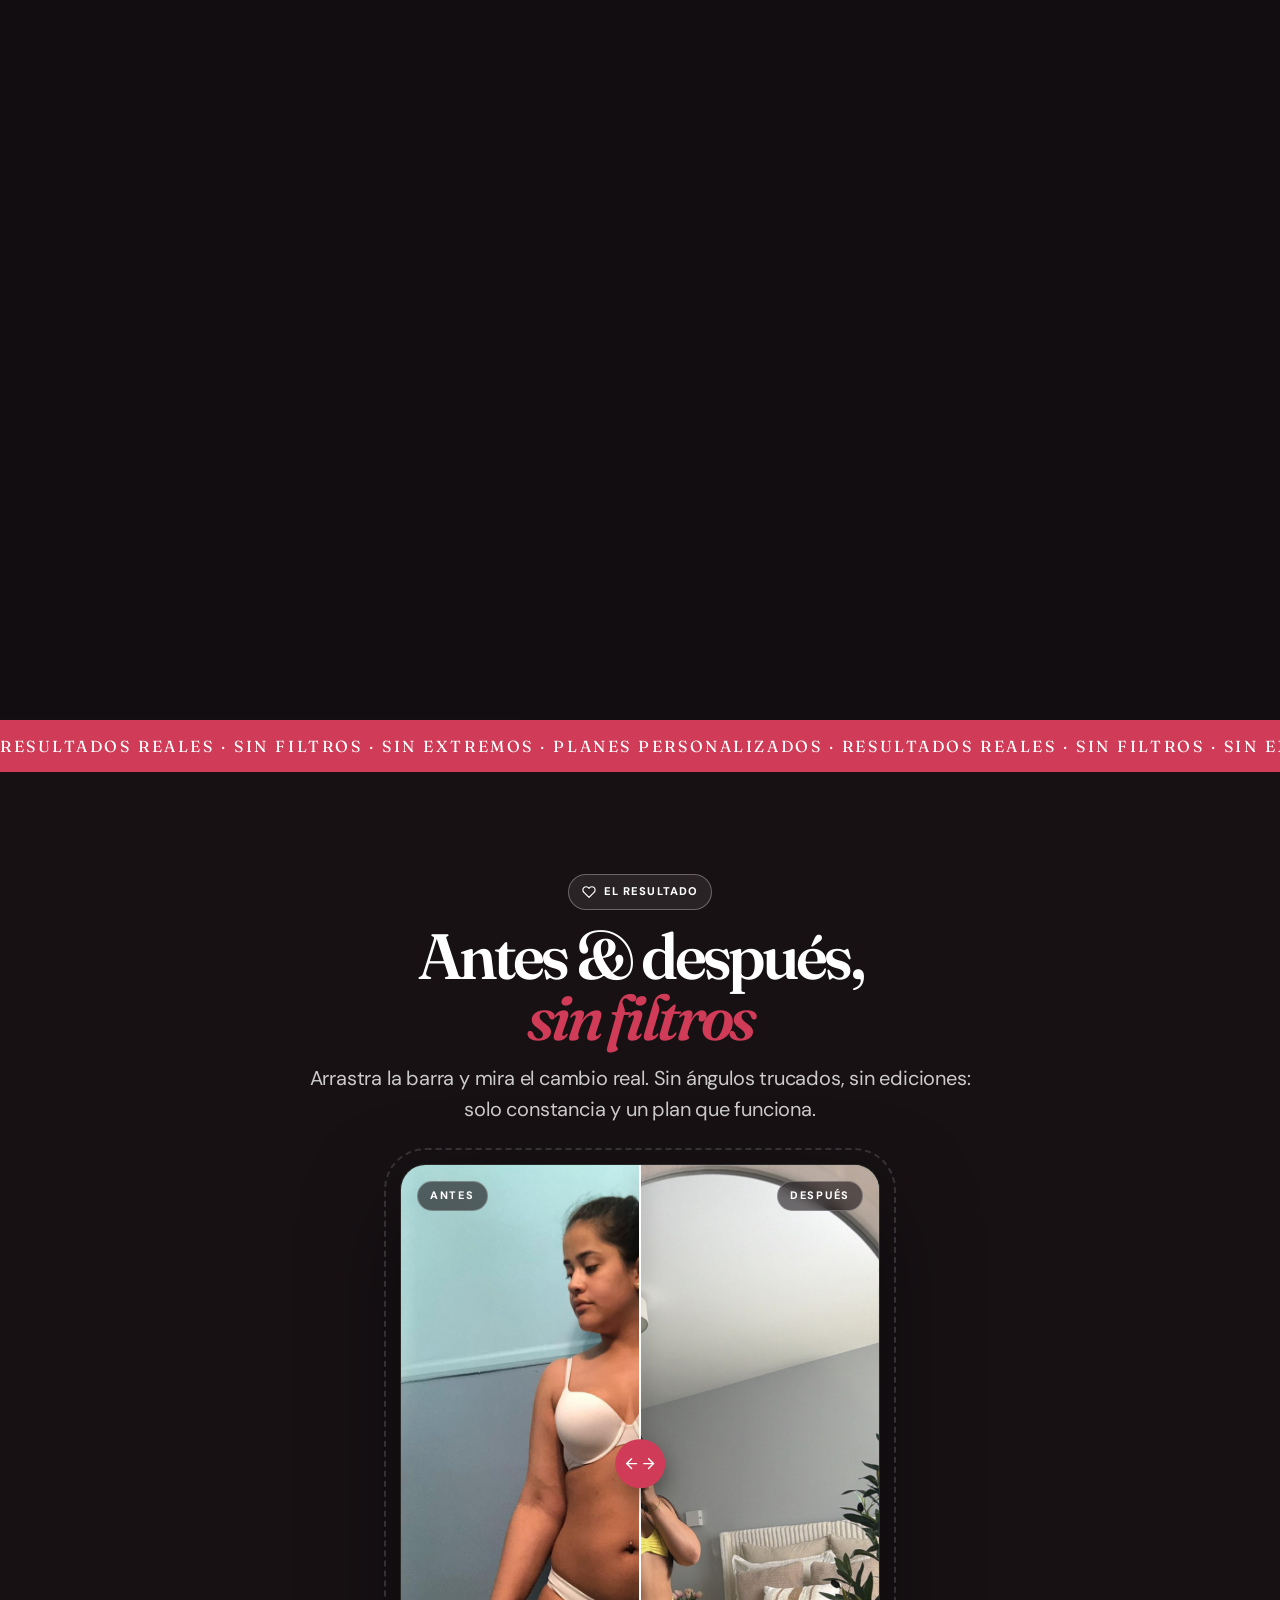
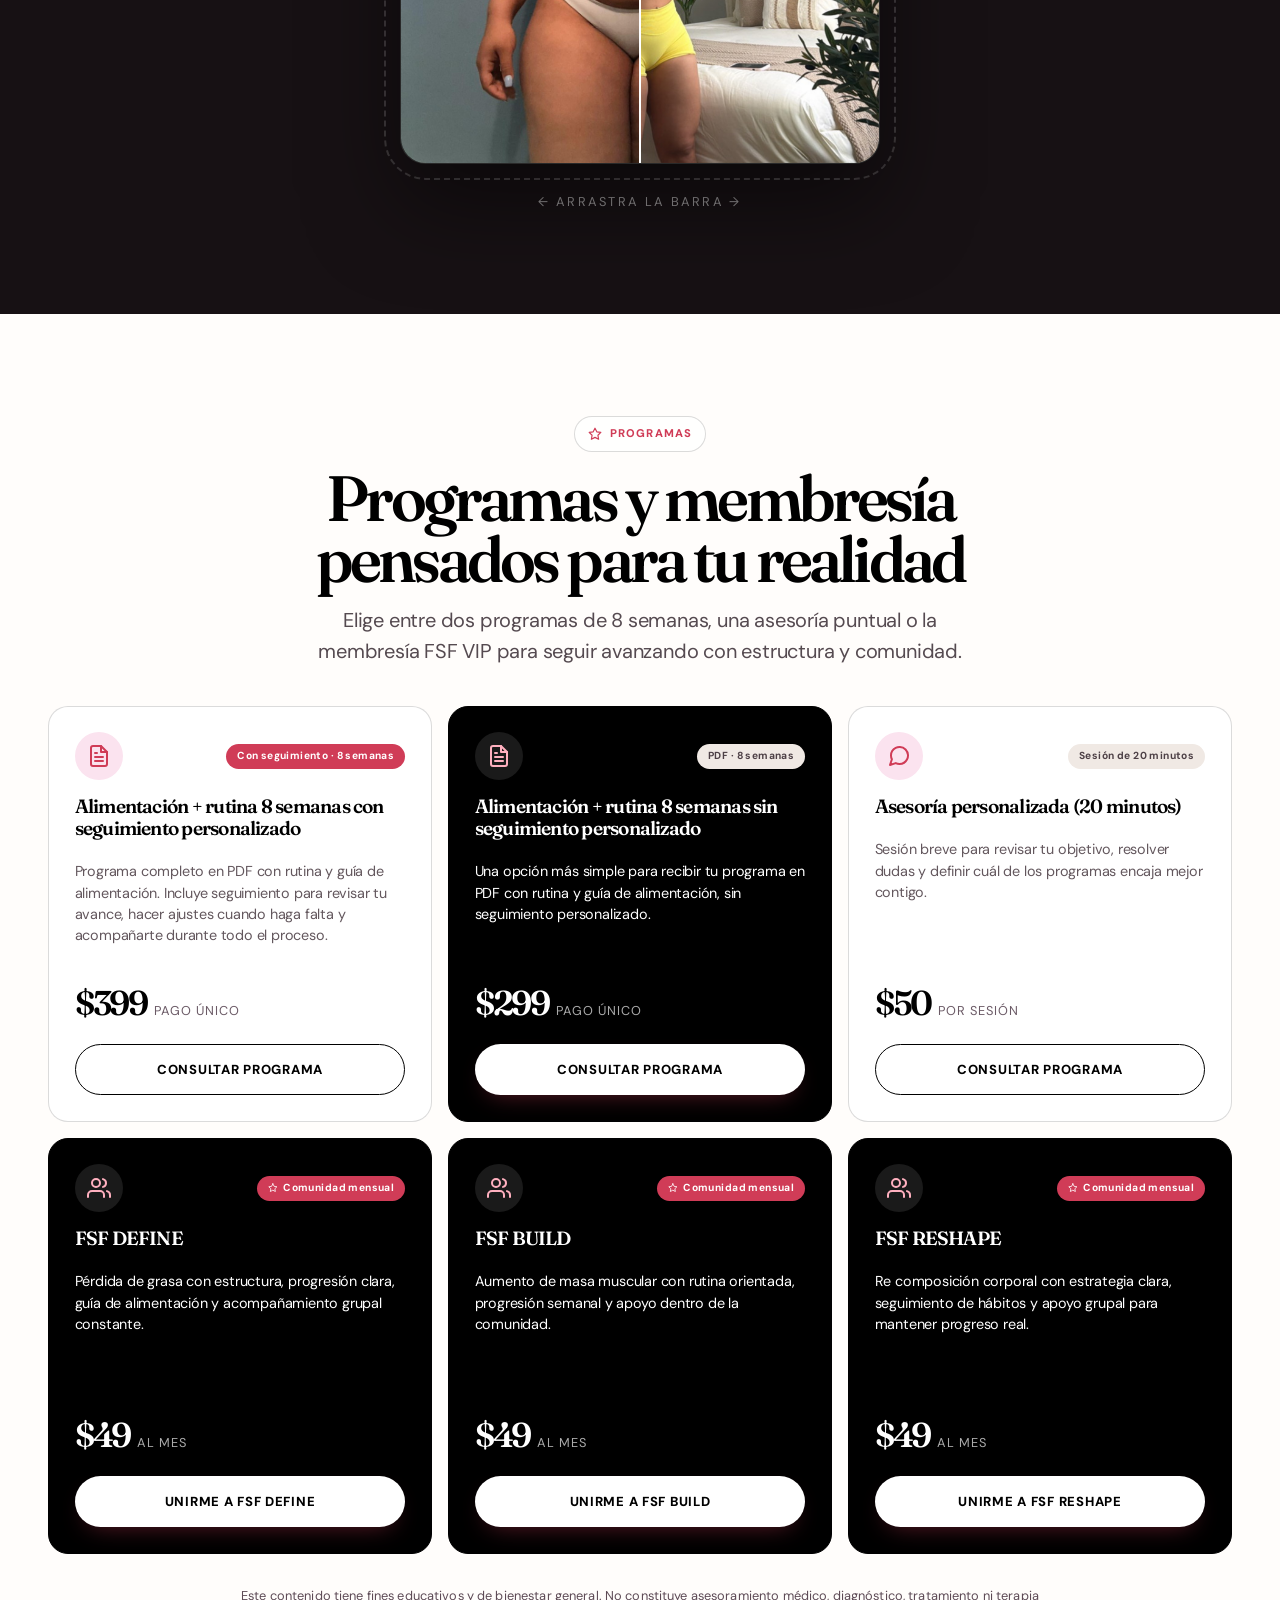
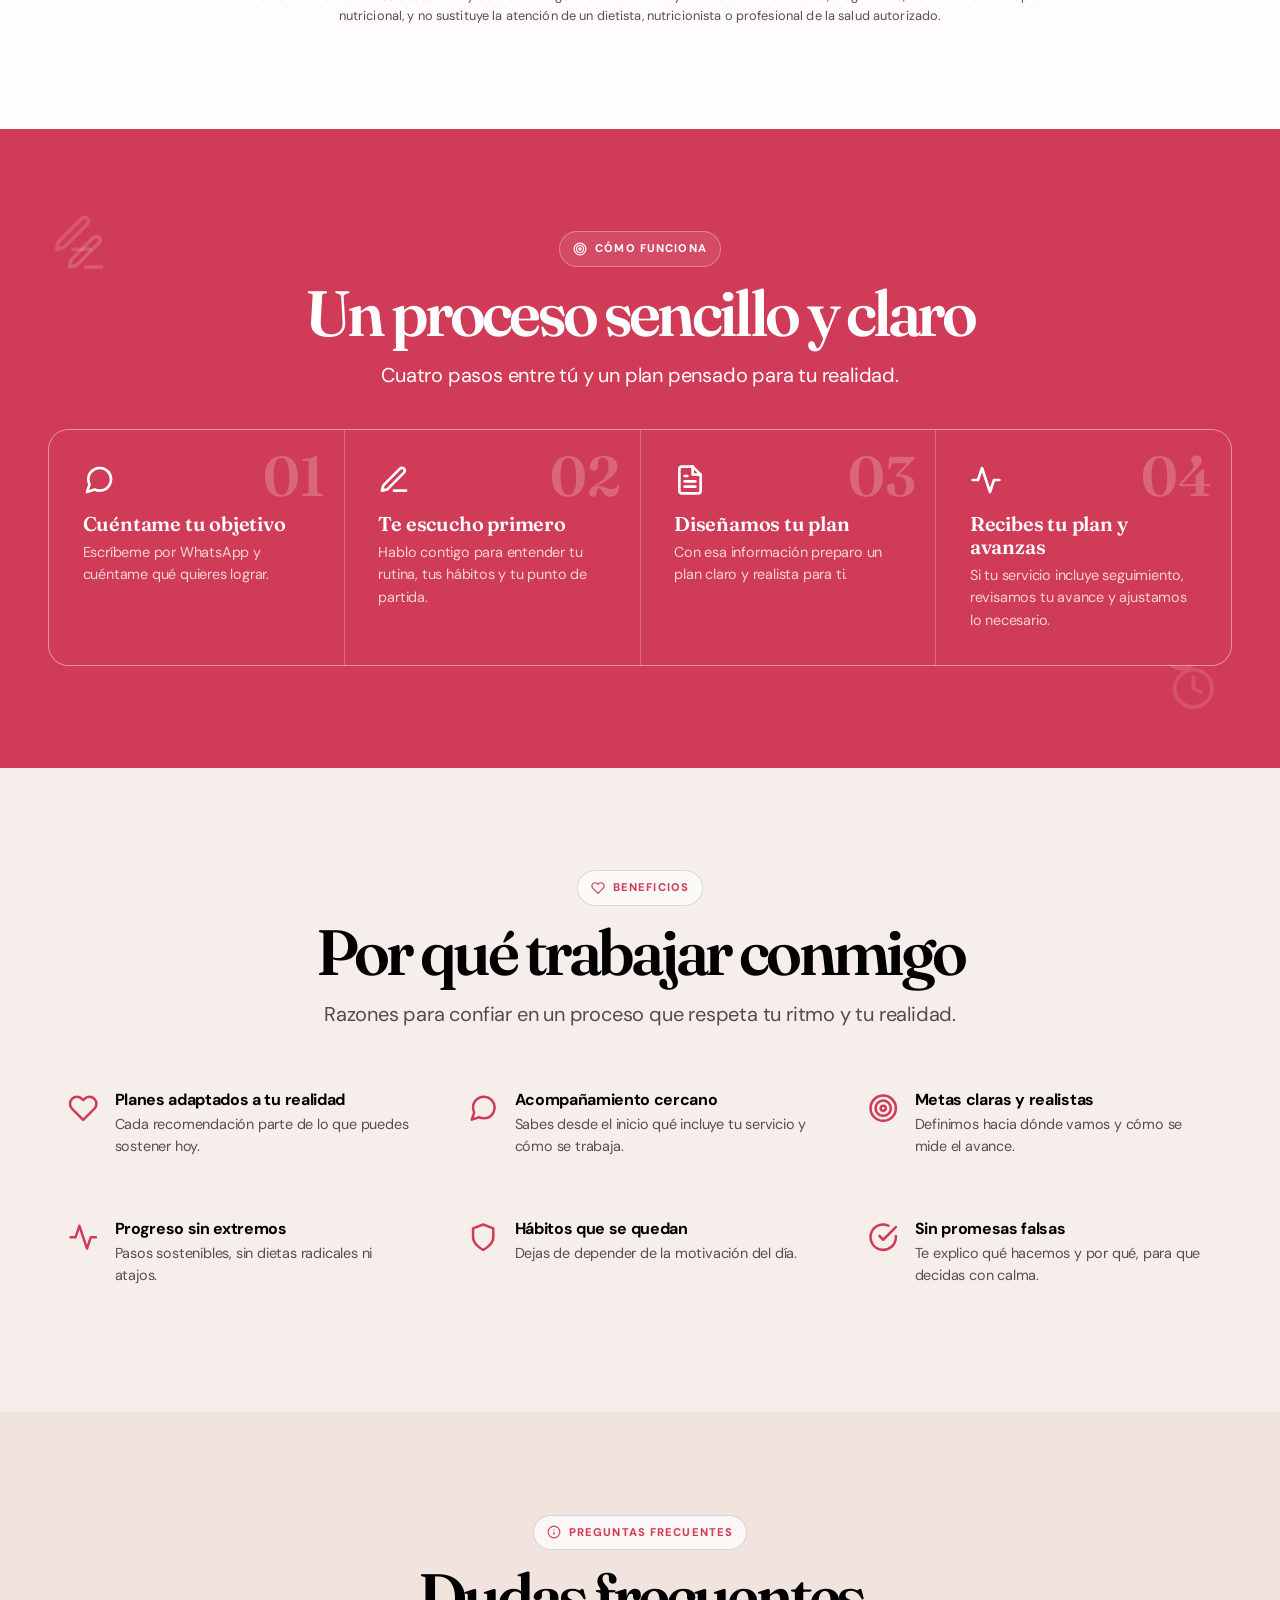
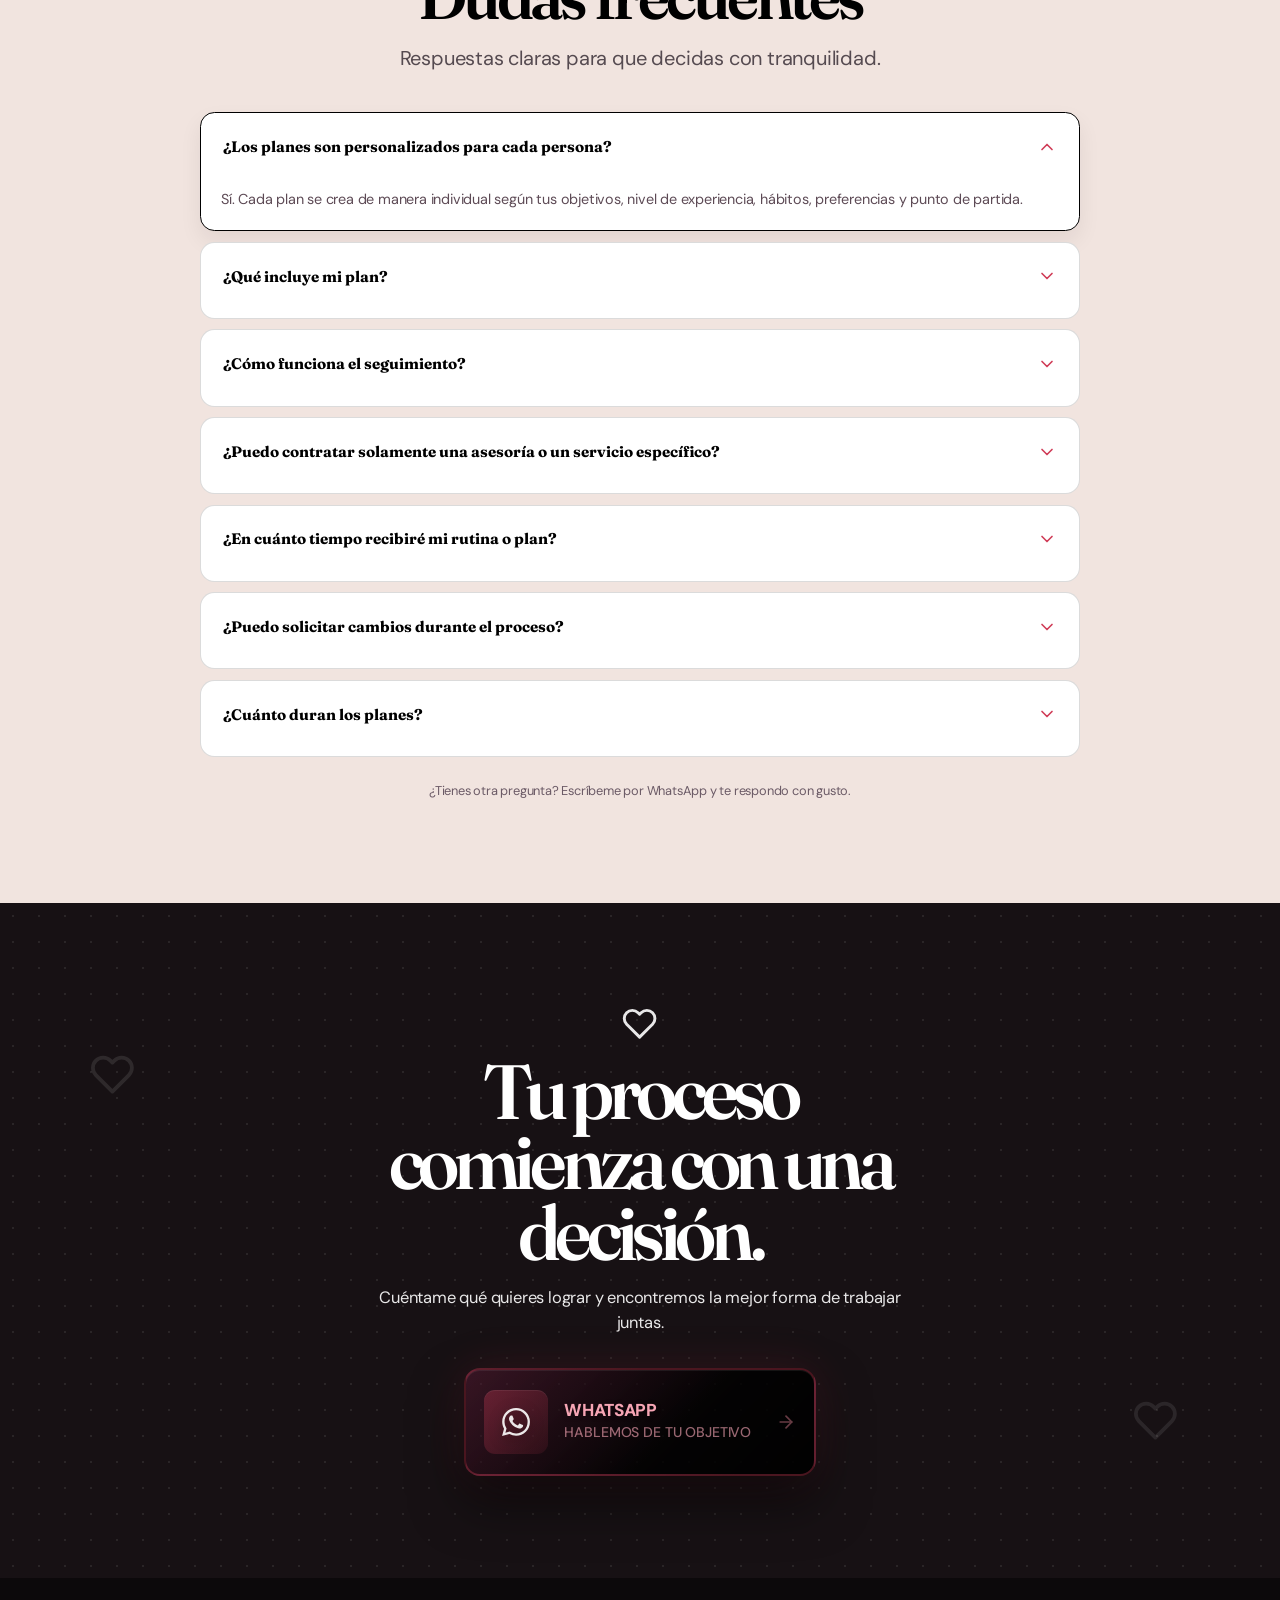
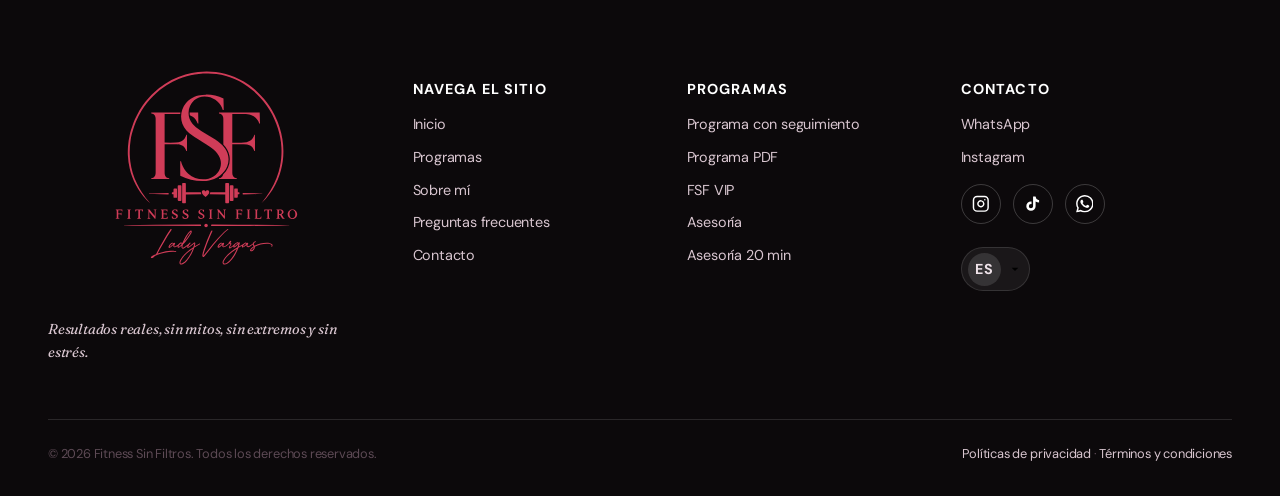
==== commit 67c3843d: "feat: asesoría 20min usa link de la comunidad (Whop)" ====
--- a/index.html
+++ b/index.html
@@ -632,8 +632,9 @@
               </div>
               <a
                 class="btn btn-secondary btn-block"
-                href="#"
-                data-whatsapp
+                href="https://whop.com/checkout/plan_mnem2SbH8UOfg"
+                target="_blank"
+                rel="noopener noreferrer"
                 data-service-id="asesoria-20-min"
               >
                 Consultar programa
